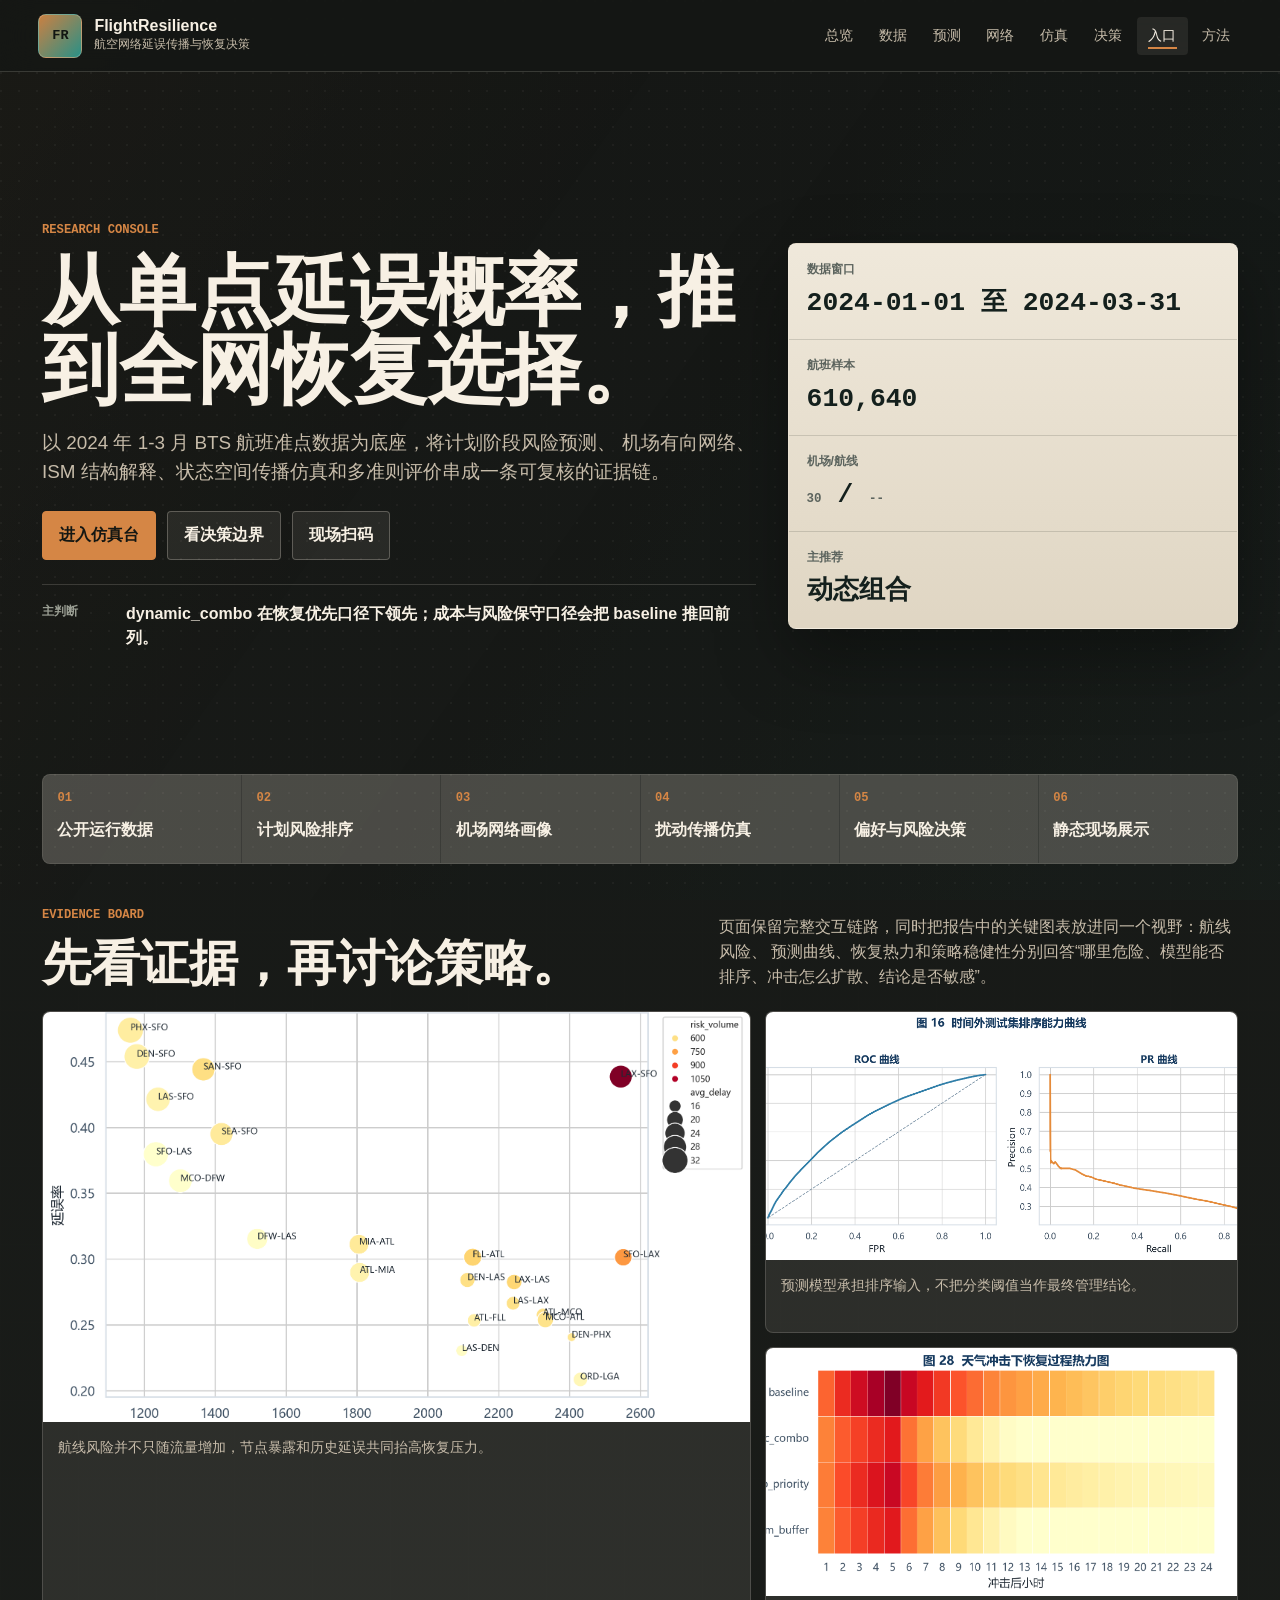
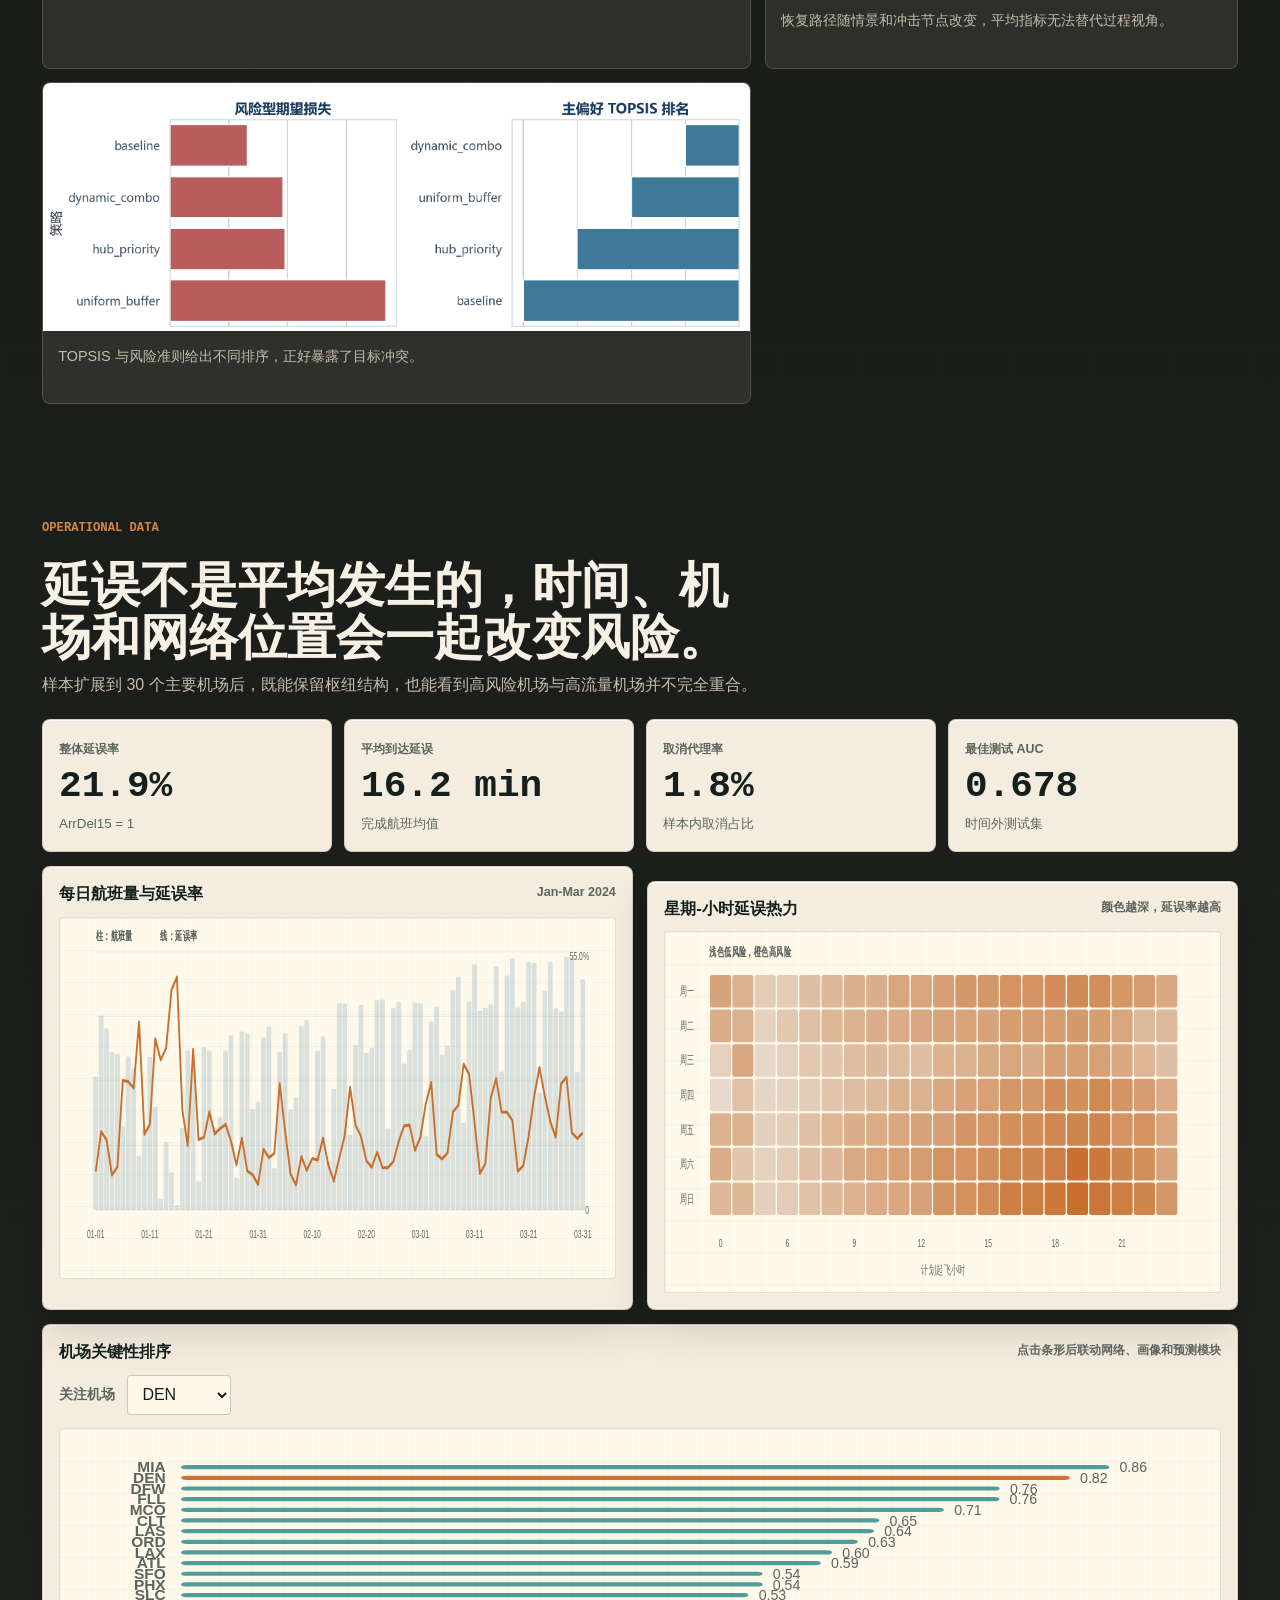
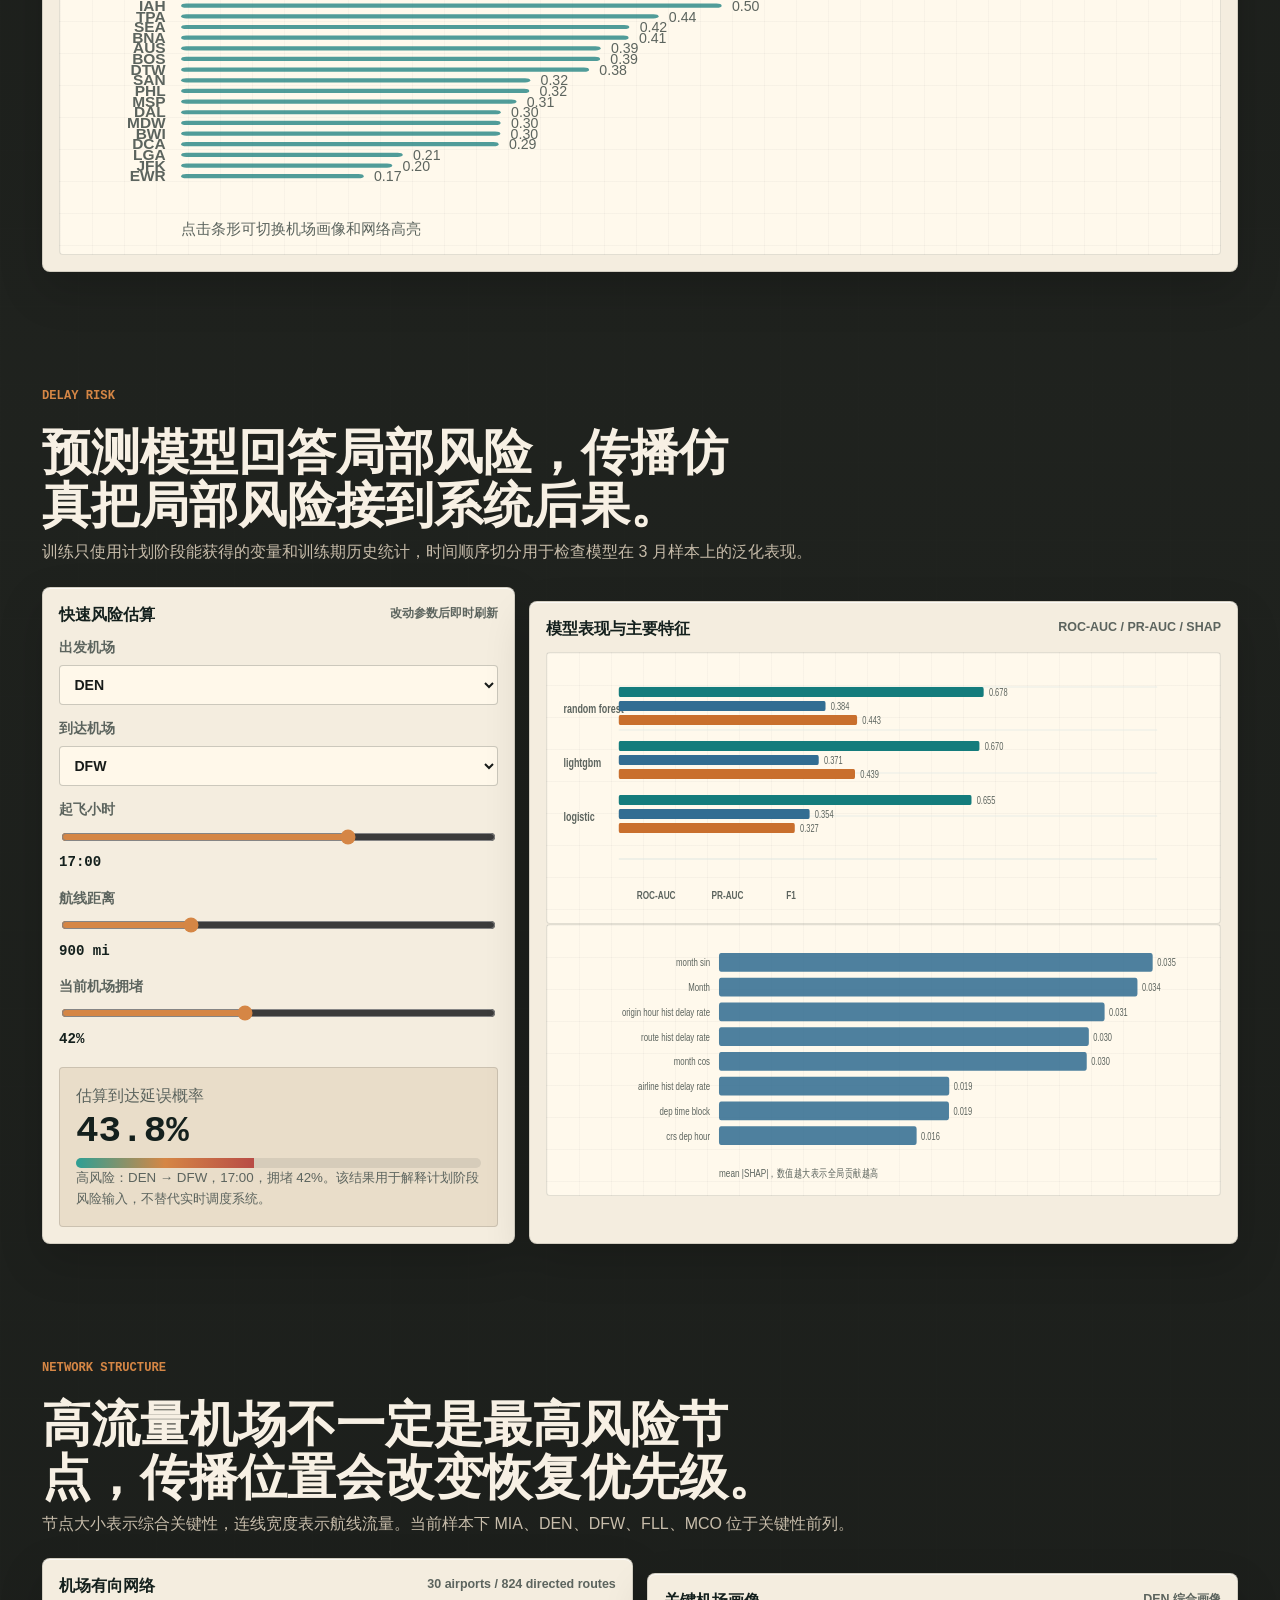
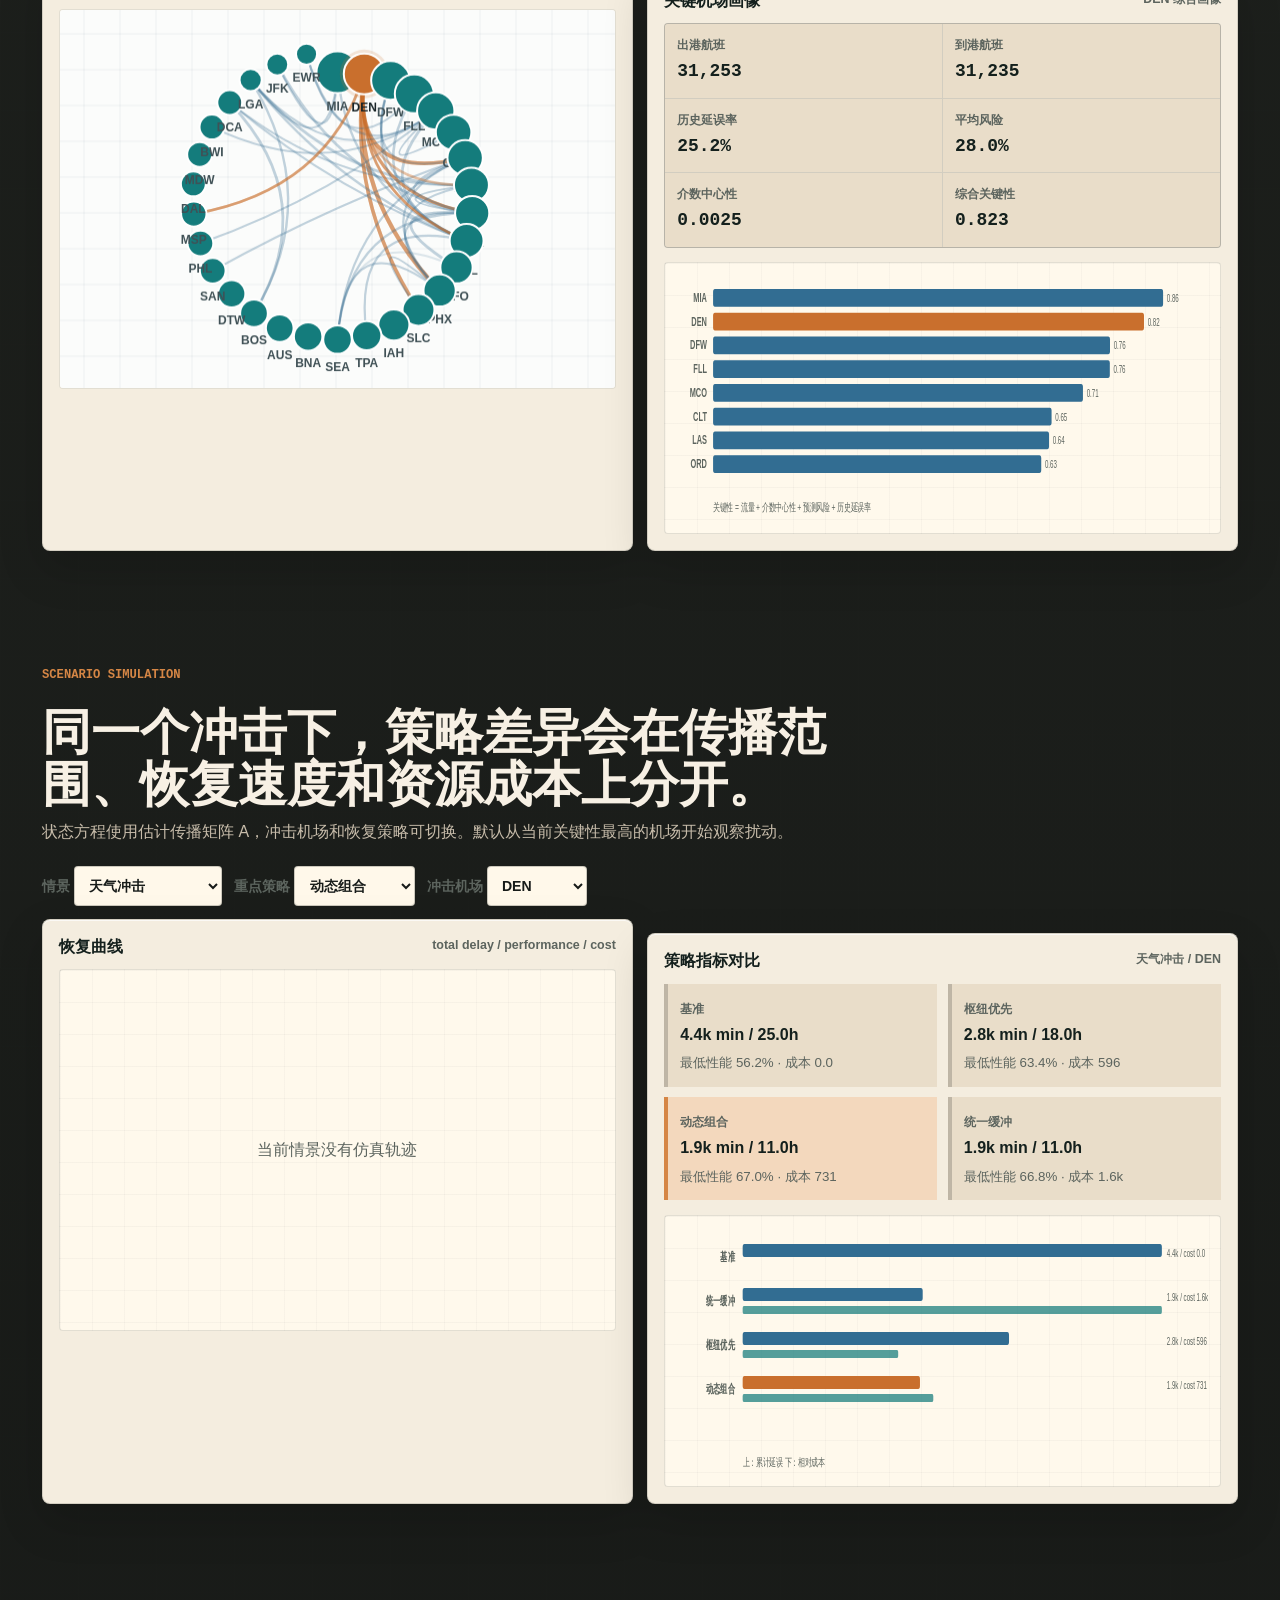
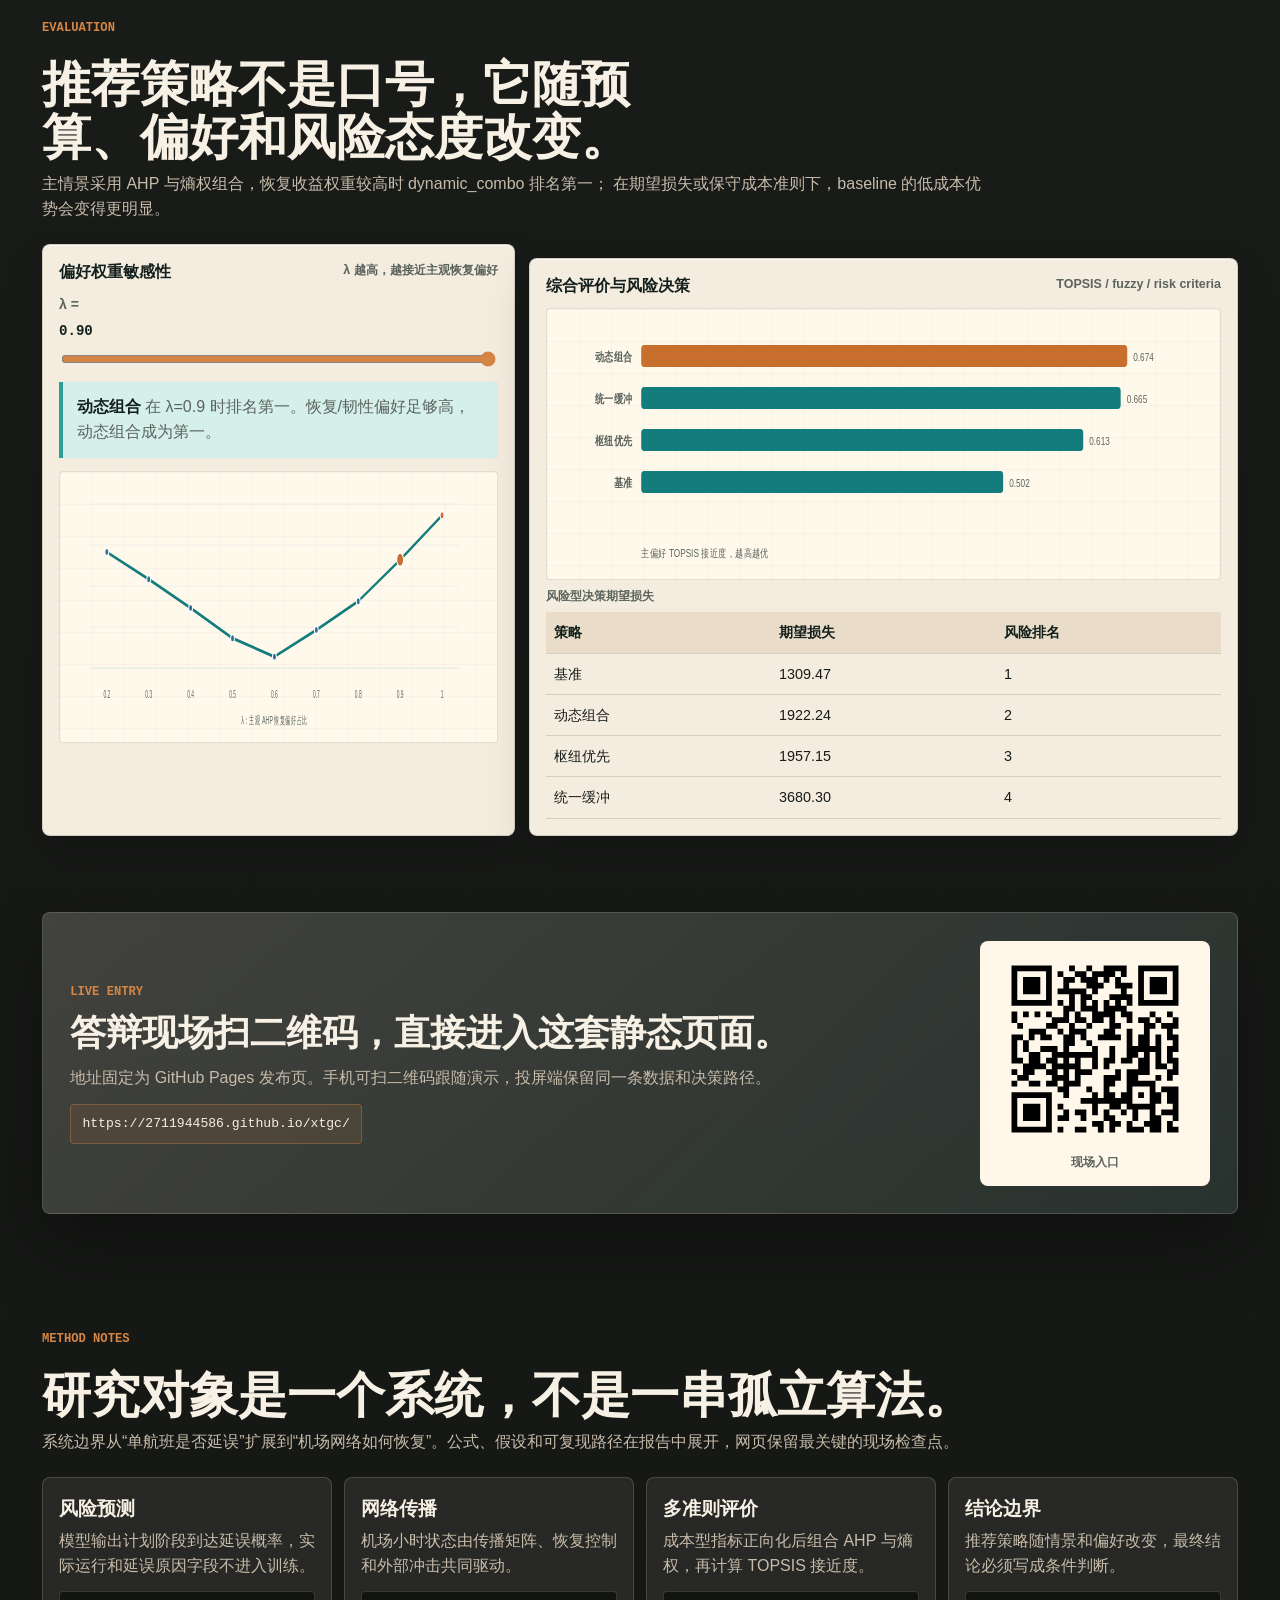
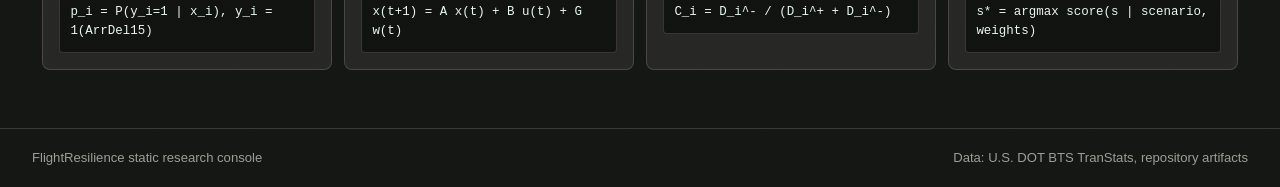
==== 提交包/04_FlightResilience_Static_Web/index.html @ 2aa52670 "Polish flight resilience demo and deliverables" ====
<!doctype html>
<html lang="zh-CN">
  <head>
    <meta charset="utf-8" />
    <meta name="viewport" content="width=device-width, initial-scale=1" />
    <title>FlightResilience | 航空网络延误传播与恢复决策</title>
    <meta
      name="description"
      content="面向航空网络延误传播、恢复仿真和多准则策略评价的静态交互展示"
    />
    <meta property="og:title" content="FlightResilience 航空网络恢复决策" />
    <meta property="og:description" content="BTS 2024 年一季度航班数据、30 个主要机场、824 条有向航线。" />
    <meta property="og:type" content="website" />
    <link rel="stylesheet" href="assets/css/styles.css" />
  </head>
  <body>
    <a class="skip-link" href="#main">跳到主要内容</a>

    <header class="topbar" aria-label="页面导航">
      <div class="brand">
        <span class="brand-mark" aria-hidden="true">FR</span>
        <div>
          <strong>FlightResilience</strong>
          <span>航空网络延误传播与恢复决策</span>
        </div>
      </div>
      <nav class="nav-links" aria-label="模块导航">
        <a href="#overview">总览</a>
        <a href="#dashboard">数据</a>
        <a href="#prediction">预测</a>
        <a href="#network">网络</a>
        <a href="#simulation">仿真</a>
        <a href="#decision">决策</a>
        <a href="#access">入口</a>
        <a href="#method">方法</a>
      </nav>
    </header>

    <main id="main">
      <section class="hero" id="overview">
        <div class="hero-copy">
          <p class="eyebrow">Research console</p>
          <h1>从单点延误概率，推到全网恢复选择。</h1>
          <p class="lede">
            以 2024 年 1-3 月 BTS 航班准点数据为底座，将计划阶段风险预测、
            机场有向网络、ISM 结构解释、状态空间传播仿真和多准则评价串成一条可复核的证据链。
          </p>
          <div class="hero-actions">
            <a class="button primary" href="#simulation">进入仿真台</a>
            <a class="button secondary" href="#decision">看决策边界</a>
            <a class="button secondary" href="#access">现场扫码</a>
          </div>
          <div class="hero-note" aria-label="研究判断">
            <span>主判断</span>
            <strong>dynamic_combo 在恢复优先口径下领先；成本与风险保守口径会把 baseline 推回前列。</strong>
          </div>
        </div>
        <aside class="control-strip" aria-label="项目关键事实">
          <div>
            <span>数据窗口</span>
            <strong id="date-range">加载中</strong>
          </div>
          <div>
            <span>航班样本</span>
            <strong id="flight-count">--</strong>
          </div>
          <div>
            <span>机场/航线</span>
            <strong><span id="airport-count">--</span> / <span id="edge-count">--</span></strong>
          </div>
          <div>
            <span>主推荐</span>
            <strong id="main-recommendation">--</strong>
          </div>
        </aside>
      </section>

      <section class="section tight" aria-label="分析流程">
        <div class="flow">
          <div><span>01</span>公开运行数据</div>
          <div><span>02</span>计划风险排序</div>
          <div><span>03</span>机场网络画像</div>
          <div><span>04</span>扰动传播仿真</div>
          <div><span>05</span>偏好与风险决策</div>
          <div><span>06</span>静态现场展示</div>
        </div>
      </section>

      <section class="section proof-section" aria-label="关键图表证据">
        <div class="section-heading split">
          <div>
            <p class="eyebrow">Evidence board</p>
            <h2>先看证据，再讨论策略。</h2>
          </div>
          <p>
            页面保留完整交互链路，同时把报告中的关键图表放进同一个视野：航线风险、
            预测曲线、恢复热力和策略稳健性分别回答“哪里危险、模型能否排序、冲击怎么扩散、结论是否敏感”。
          </p>
        </div>
        <div class="media-grid">
          <figure class="media-card wide">
            <img src="assets/media/fig_12_route_risk_bubble.png" alt="航线风险气泡图" />
            <figcaption>航线风险并不只随流量增加，节点暴露和历史延误共同抬高恢复压力。</figcaption>
          </figure>
          <figure class="media-card">
            <img src="assets/media/fig_16_roc_pr_curves.png" alt="ROC 和 PR 曲线" />
            <figcaption>预测模型承担排序输入，不把分类阈值当作最终管理结论。</figcaption>
          </figure>
          <figure class="media-card">
            <img src="assets/media/fig_28_recovery_heatmap.png" alt="恢复过程热力图" />
            <figcaption>恢复路径随情景和冲击节点改变，平均指标无法替代过程视角。</figcaption>
          </figure>
          <figure class="media-card">
            <img src="assets/media/fig_38_risk_vs_topsis.png" alt="风险决策与 TOPSIS 对比图" />
            <figcaption>TOPSIS 与风险准则给出不同排序，正好暴露了目标冲突。</figcaption>
          </figure>
        </div>
      </section>

      <section class="section" id="dashboard">
        <div class="section-heading">
          <p class="eyebrow">Operational data</p>
          <h2>延误不是平均发生的，时间、机场和网络位置会一起改变风险。</h2>
          <p>
            样本扩展到 30 个主要机场后，既能保留枢纽结构，也能看到高风险机场与高流量机场并不完全重合。
          </p>
        </div>

        <div class="metric-grid" aria-label="样本指标">
          <div class="metric">
            <span>整体延误率</span>
            <strong id="kpi-delay-rate">--</strong>
            <small>ArrDel15 = 1</small>
          </div>
          <div class="metric">
            <span>平均到达延误</span>
            <strong id="kpi-avg-delay">--</strong>
            <small>完成航班均值</small>
          </div>
          <div class="metric">
            <span>取消代理率</span>
            <strong id="kpi-cancel-rate">--</strong>
            <small>样本内取消占比</small>
          </div>
          <div class="metric">
            <span>最佳测试 AUC</span>
            <strong id="kpi-auc">--</strong>
            <small>时间外测试集</small>
          </div>
        </div>

        <div class="analysis-grid two">
          <article class="panel">
            <div class="panel-title">
              <h3>每日航班量与延误率</h3>
              <span>Jan-Mar 2024</span>
            </div>
            <div class="chart tall" id="daily-chart" role="img" aria-label="每日航班量与延误率折线图"></div>
          </article>
          <article class="panel">
            <div class="panel-title">
              <h3>星期-小时延误热力</h3>
              <span>颜色越深，延误率越高</span>
            </div>
            <div class="chart tall" id="heatmap-chart" role="img" aria-label="星期和小时延误率热力图"></div>
          </article>
        </div>

        <article class="panel">
          <div class="panel-title">
            <h3>机场关键性排序</h3>
            <span>点击条形后联动网络、画像和预测模块</span>
          </div>
          <div class="airport-toolbar">
            <label for="airport-select">关注机场</label>
            <select id="airport-select"></select>
          </div>
          <div class="chart medium" id="airport-bars" role="img" aria-label="机场延误率和风险排名"></div>
        </article>
      </section>

      <section class="section" id="prediction">
        <div class="section-heading">
          <p class="eyebrow">Delay risk</p>
          <h2>预测模型回答局部风险，传播仿真把局部风险接到系统后果。</h2>
          <p>
            训练只使用计划阶段能获得的变量和训练期历史统计，时间顺序切分用于检查模型在 3 月样本上的泛化表现。
          </p>
        </div>

        <div class="analysis-grid two compact-left">
          <article class="panel">
            <div class="panel-title">
              <h3>快速风险估算</h3>
              <span>改动参数后即时刷新</span>
            </div>
            <form class="risk-form" id="risk-form">
              <label>
                出发机场
                <select id="origin-input"></select>
              </label>
              <label>
                到达机场
                <select id="dest-input"></select>
              </label>
              <label>
                起飞小时
                <input id="hour-input" type="range" min="5" max="23" value="17" />
                <output id="hour-output">17:00</output>
              </label>
              <label>
                航线距离
                <input id="distance-input" type="range" min="200" max="2600" step="50" value="900" />
                <output id="distance-output">900 mi</output>
              </label>
              <label>
                当前机场拥堵
                <input id="congestion-input" type="range" min="0" max="100" value="42" />
                <output id="congestion-output">42%</output>
              </label>
            </form>
            <div class="risk-result">
              <span>估算到达延误概率</span>
              <strong id="risk-probability">--</strong>
              <div class="meter"><span id="risk-meter"></span></div>
              <small id="risk-interpretation">等待输入</small>
            </div>
          </article>

          <article class="panel">
            <div class="panel-title">
              <h3>模型表现与主要特征</h3>
              <span>ROC-AUC / PR-AUC / SHAP</span>
            </div>
            <div class="chart medium" id="model-bars" role="img" aria-label="模型测试指标对比"></div>
            <div class="chart medium" id="shap-bars" role="img" aria-label="SHAP 特征重要性"></div>
          </article>
        </div>
      </section>

      <section class="section" id="network">
        <div class="section-heading">
          <p class="eyebrow">Network structure</p>
          <h2>高流量机场不一定是最高风险节点，传播位置会改变恢复优先级。</h2>
          <p>
            节点大小表示综合关键性，连线宽度表示航线流量。当前样本下 MIA、DEN、DFW、FLL、MCO 位于关键性前列。
          </p>
        </div>

        <div class="analysis-grid two">
          <article class="panel">
            <div class="panel-title">
              <h3>机场有向网络</h3>
              <span id="network-count">30 airports / 824 directed routes</span>
            </div>
            <canvas class="network-canvas" id="network-canvas" width="920" height="560" aria-label="机场网络图"></canvas>
          </article>
          <article class="panel">
            <div class="panel-title">
              <h3>关键机场画像</h3>
              <span id="selected-airport-title">--</span>
            </div>
            <div class="airport-profile" id="airport-profile"></div>
            <div class="chart medium" id="criticality-bars" role="img" aria-label="机场关键性排名"></div>
          </article>
        </div>
      </section>

      <section class="section" id="simulation">
        <div class="section-heading">
          <p class="eyebrow">Scenario simulation</p>
          <h2>同一个冲击下，策略差异会在传播范围、恢复速度和资源成本上分开。</h2>
          <p>
            状态方程使用估计传播矩阵 A，冲击机场和恢复策略可切换。默认从当前关键性最高的机场开始观察扰动。
          </p>
        </div>

        <div class="sim-controls" aria-label="仿真控制">
          <label>
            情景
            <select id="scenario-select"></select>
          </label>
          <label>
            重点策略
            <select id="strategy-select"></select>
          </label>
          <label>
            冲击机场
            <select id="shock-airport-select"></select>
          </label>
        </div>

        <div class="analysis-grid two">
          <article class="panel">
            <div class="panel-title">
              <h3>恢复曲线</h3>
              <span>total delay / performance / cost</span>
            </div>
            <div class="chart tall" id="recovery-chart" role="img" aria-label="策略恢复曲线"></div>
          </article>
          <article class="panel">
            <div class="panel-title">
              <h3>策略指标对比</h3>
              <span id="scenario-caption">--</span>
            </div>
            <div class="strategy-summary" id="strategy-summary"></div>
            <div class="chart medium" id="scenario-bars" role="img" aria-label="策略指标对比柱状图"></div>
          </article>
        </div>
      </section>

      <section class="section" id="decision">
        <div class="section-heading">
          <p class="eyebrow">Evaluation</p>
          <h2>推荐策略不是口号，它随预算、偏好和风险态度改变。</h2>
          <p>
            主情景采用 AHP 与熵权组合，恢复收益权重较高时 dynamic_combo 排名第一；
            在期望损失或保守成本准则下，baseline 的低成本优势会变得更明显。
          </p>
        </div>

        <div class="analysis-grid two compact-left">
          <article class="panel">
            <div class="panel-title">
              <h3>偏好权重敏感性</h3>
              <span>λ 越高，越接近主观恢复偏好</span>
            </div>
            <label class="lambda-control">
              λ = <output id="lambda-output">0.90</output>
              <input id="lambda-input" type="range" min="0.2" max="0.9" step="0.1" value="0.9" />
            </label>
            <div class="decision-callout" id="lambda-callout"></div>
            <div class="chart medium" id="lambda-chart" role="img" aria-label="权重敏感性折线图"></div>
          </article>

          <article class="panel">
            <div class="panel-title">
              <h3>综合评价与风险决策</h3>
              <span>TOPSIS / fuzzy / risk criteria</span>
            </div>
            <div class="chart medium" id="topsis-chart" role="img" aria-label="TOPSIS 综合得分"></div>
            <div class="risk-table-wrap">
              <table class="data-table" id="risk-table">
                <caption>风险型决策期望损失</caption>
                <thead>
                  <tr><th>策略</th><th>期望损失</th><th>风险排名</th></tr>
                </thead>
                <tbody></tbody>
              </table>
            </div>
          </article>
        </div>
      </section>

      <section class="section access-section" id="access" aria-label="移动端扫码访问">
        <div class="access-panel">
          <div>
            <p class="eyebrow">Live entry</p>
            <h2>答辩现场扫二维码，直接进入这套静态页面。</h2>
            <p>
              地址固定为 GitHub Pages 发布页。手机可扫二维码跟随演示，投屏端保留同一条数据和决策路径。
            </p>
            <a class="deploy-link" href="https://2711944586.github.io/xtgc/" target="_blank" rel="noreferrer">
              https://2711944586.github.io/xtgc/
            </a>
          </div>
          <figure class="qr-card">
            <img src="assets/media/github-pages-qr.svg" alt="访问 FlightResilience GitHub Pages 静态站的二维码" />
            <figcaption>现场入口</figcaption>
          </figure>
        </div>
      </section>

      <section class="section" id="method">
        <div class="section-heading">
          <p class="eyebrow">Method notes</p>
          <h2>研究对象是一个系统，不是一串孤立算法。</h2>
          <p>
            系统边界从“单航班是否延误”扩展到“机场网络如何恢复”。公式、假设和可复现路径在报告中展开，网页保留最关键的现场检查点。
          </p>
        </div>

        <div class="method-grid">
          <article class="method-block">
            <h3>风险预测</h3>
            <p>模型输出计划阶段到达延误概率，实际运行和延误原因字段不进入训练。</p>
            <code>p_i = P(y_i=1 | x_i), y_i = 1(ArrDel15)</code>
          </article>
          <article class="method-block">
            <h3>网络传播</h3>
            <p>机场小时状态由传播矩阵、恢复控制和外部冲击共同驱动。</p>
            <code>x(t+1) = A x(t) + B u(t) + G w(t)</code>
          </article>
          <article class="method-block">
            <h3>多准则评价</h3>
            <p>成本型指标正向化后组合 AHP 与熵权，再计算 TOPSIS 接近度。</p>
            <code>C_i = D_i^- / (D_i^+ + D_i^-)</code>
          </article>
          <article class="method-block">
            <h3>结论边界</h3>
            <p>推荐策略随情景和偏好改变，最终结论必须写成条件判断。</p>
            <code>s* = argmax score(s | scenario, weights)</code>
          </article>
        </div>
      </section>
    </main>

    <footer class="footer">
      <span>FlightResilience static research console</span>
      <span>Data: U.S. DOT BTS TranStats, repository artifacts</span>
    </footer>

    <script src="assets/js/app.js" defer></script>
  </body>
</html>
---- 提交包/04_FlightResilience_Static_Web/assets/css/styles.css ----
:root {
  color-scheme: dark;
  --bg: #151715;
  --bg-raised: #20231f;
  --ink: #f7f0e4;
  --ink-soft: #c7bcaa;
  --muted: #9b9f94;
  --panel: #f4eddf;
  --panel-strong: #fff8ea;
  --panel-soft: #e9ddc9;
  --panel-ink: #171b19;
  --panel-muted: #5c645e;
  --line: rgba(247, 240, 228, 0.16);
  --panel-line: rgba(23, 27, 25, 0.15);
  --navy: #14201d;
  --teal: #2d9f94;
  --teal-soft: #d5efea;
  --copper: #d58645;
  --copper-soft: #f3d8bd;
  --red: #b84c46;
  --green: #6c985a;
  --blue: #4f7da0;
  --shadow: 0 28px 70px rgba(0, 0, 0, 0.34);
  --radius-sm: 4px;
  --radius: 8px;
  --radius-lg: 8px;
  --max: 1260px;
  --font: "Aptos", "Segoe UI", "PingFang SC", "Microsoft YaHei", Arial, sans-serif;
  --mono: "Cascadia Mono", "SFMono-Regular", Consolas, "Liberation Mono", monospace;
  --ease: cubic-bezier(0.2, 0.82, 0.18, 1);
}

* {
  box-sizing: border-box;
}

html {
  scroll-behavior: smooth;
}

body {
  margin: 0;
  min-width: 320px;
  background:
    linear-gradient(180deg, rgba(21, 23, 21, 0.96), rgba(32, 35, 31, 0.92) 44%, rgba(21, 23, 21, 0.98)),
    repeating-linear-gradient(90deg, rgba(247, 240, 228, 0.05) 0 1px, transparent 1px 78px),
    repeating-linear-gradient(0deg, rgba(247, 240, 228, 0.035) 0 1px, transparent 1px 78px),
    var(--bg);
  color: var(--ink);
  font-family: var(--font);
  line-height: 1.55;
  text-rendering: optimizeLegibility;
}

body::before {
  content: "";
  position: fixed;
  inset: 0;
  z-index: -1;
  pointer-events: none;
  background-image:
    radial-gradient(circle at 1px 1px, rgba(247, 240, 228, 0.12) 1px, transparent 0),
    linear-gradient(125deg, rgba(213, 134, 69, 0.08), transparent 42%, rgba(45, 159, 148, 0.08));
  background-size: 18px 18px, 100% 100%;
  opacity: 0.36;
}

a {
  color: inherit;
}

button,
input,
select {
  font: inherit;
}

:focus-visible {
  outline: 3px solid rgba(213, 134, 69, 0.55);
  outline-offset: 3px;
}

.skip-link {
  position: fixed;
  left: 1rem;
  top: 0.75rem;
  z-index: 100;
  transform: translateY(-140%);
  background: var(--copper);
  color: #111512;
  padding: 0.5rem 0.75rem;
  border-radius: var(--radius-sm);
  font-weight: 800;
}

.skip-link:focus {
  transform: translateY(0);
}

.topbar {
  position: sticky;
  top: 0;
  z-index: 50;
  display: flex;
  align-items: center;
  justify-content: space-between;
  gap: 1rem;
  min-height: 72px;
  padding: 0.7rem clamp(1rem, 3vw, 2.5rem);
  border-bottom: 1px solid var(--line);
  background: rgba(21, 23, 21, 0.84);
  backdrop-filter: blur(18px);
}

.brand {
  display: flex;
  align-items: center;
  gap: 0.75rem;
  min-width: 250px;
}

.brand-mark {
  display: inline-grid;
  place-items: center;
  width: 44px;
  height: 44px;
  border: 1px solid rgba(247, 240, 228, 0.24);
  border-radius: var(--radius);
  background:
    linear-gradient(135deg, rgba(213, 134, 69, 0.95), rgba(45, 159, 148, 0.9));
  color: #111512;
  font-family: var(--mono);
  font-size: 0.85rem;
  font-weight: 900;
}

.brand strong {
  display: block;
  font-size: 1rem;
  line-height: 1.15;
}

.brand span:last-child {
  display: block;
  color: var(--ink-soft);
  font-size: 0.78rem;
  white-space: nowrap;
}

.nav-links {
  display: flex;
  align-items: center;
  justify-content: flex-end;
  flex-wrap: wrap;
  gap: 0.18rem;
}

.nav-links a {
  position: relative;
  min-height: 38px;
  padding: 0.5rem 0.72rem;
  border-radius: var(--radius-sm);
  color: var(--ink-soft);
  font-size: 0.88rem;
  text-decoration: none;
  transition: color 180ms var(--ease), background 180ms var(--ease), transform 180ms var(--ease);
}

.nav-links a::after {
  content: "";
  position: absolute;
  left: 0.7rem;
  right: 0.7rem;
  bottom: 0.32rem;
  height: 2px;
  transform: scaleX(0);
  transform-origin: left;
  background: var(--copper);
  transition: transform 220ms var(--ease);
}

.nav-links a:hover,
.nav-links a.active {
  background: rgba(247, 240, 228, 0.08);
  color: var(--ink);
}

.nav-links a:hover::after,
.nav-links a.active::after {
  transform: scaleX(1);
}

main {
  position: relative;
}

.hero {
  display: grid;
  grid-template-columns: minmax(0, 1fr) minmax(300px, 450px);
  gap: clamp(1rem, 3vw, 2rem);
  align-items: stretch;
  max-width: var(--max);
  min-height: calc(86svh - 72px);
  margin: 0 auto;
  padding: clamp(2.6rem, 5vw, 5rem) clamp(1rem, 3vw, 2rem) clamp(1.4rem, 3vw, 2.4rem);
}

.hero-copy {
  align-self: center;
  max-width: 840px;
}

.eyebrow {
  margin: 0 0 0.72rem;
  color: var(--copper);
  font-family: var(--mono);
  font-size: 0.76rem;
  font-weight: 850;
  letter-spacing: 0;
  text-transform: uppercase;
}

h1,
h2,
h3,
p {
  overflow-wrap: anywhere;
}

h1 {
  max-width: 880px;
  margin: 0;
  font-size: clamp(2.55rem, 6vw, 5.15rem);
  line-height: 1.02;
  letter-spacing: 0;
  text-wrap: balance;
}

.lede {
  max-width: 760px;
  margin: 1.2rem 0 0;
  color: var(--ink-soft);
  font-size: clamp(1rem, 2.1vw, 1.18rem);
}

.hero-actions {
  display: flex;
  flex-wrap: wrap;
  gap: 0.7rem;
  margin-top: 1.55rem;
}

.button {
  display: inline-flex;
  align-items: center;
  justify-content: center;
  min-height: 44px;
  padding: 0.68rem 1rem;
  border: 1px solid rgba(247, 240, 228, 0.26);
  border-radius: var(--radius-sm);
  font-weight: 800;
  text-decoration: none;
  transition: transform 180ms var(--ease), background 180ms var(--ease), border-color 180ms var(--ease);
}

.button:hover {
  transform: translateY(-2px);
}

.button:active {
  transform: translateY(0) scale(0.98);
}

.button.primary {
  background: var(--copper);
  border-color: var(--copper);
  color: #141713;
}

.button.secondary {
  background: rgba(247, 240, 228, 0.08);
  color: var(--ink);
}

.hero-note {
  display: grid;
  grid-template-columns: 72px minmax(0, 1fr);
  gap: 0.75rem;
  max-width: 780px;
  margin-top: 1.5rem;
  padding-top: 1.1rem;
  border-top: 1px solid var(--line);
}

.hero-note span {
  color: var(--muted);
  font-size: 0.78rem;
  font-weight: 800;
}

.hero-note strong {
  color: var(--ink);
  font-size: 1rem;
  line-height: 1.5;
}

.control-strip {
  align-self: center;
  display: grid;
  overflow: hidden;
  border: 1px solid rgba(247, 240, 228, 0.2);
  border-radius: var(--radius-lg);
  background:
    linear-gradient(180deg, rgba(244, 237, 223, 0.98), rgba(228, 218, 199, 0.98));
  color: var(--panel-ink);
  box-shadow: var(--shadow);
}

.control-strip div {
  display: grid;
  gap: 0.24rem;
  min-height: 96px;
  padding: 1rem 1.1rem;
  border-bottom: 1px solid var(--panel-line);
}

.control-strip div:last-child {
  border-bottom: 0;
}

.control-strip span,
.metric span,
.panel-title span,
.strategy-card span {
  color: var(--panel-muted);
  font-size: 0.78rem;
  font-weight: 760;
}

.control-strip strong {
  color: var(--navy);
  font-family: var(--mono);
  font-size: clamp(1.18rem, 3vw, 1.65rem);
  line-height: 1.15;
  font-variant-numeric: tabular-nums;
}

.section {
  max-width: var(--max);
  margin: 0 auto;
  padding: clamp(2.2rem, 4.5vw, 4.7rem) clamp(1rem, 3vw, 2rem);
}

.section.tight {
  padding-top: 0;
  padding-bottom: 1.25rem;
}

.section-heading {
  display: grid;
  gap: 0.55rem;
  max-width: 940px;
  margin-bottom: 1.35rem;
}

.section-heading.split {
  grid-template-columns: minmax(0, 0.9fr) minmax(280px, 0.7fr);
  align-items: end;
  max-width: none;
}

.section-heading h2 {
  margin: 0;
  color: var(--ink);
  font-size: clamp(1.65rem, 4vw, 3.05rem);
  line-height: 1.08;
  letter-spacing: 0;
  text-wrap: balance;
}

.section-heading p:not(.eyebrow) {
  margin: 0;
  color: var(--ink-soft);
  font-size: 1rem;
}

.flow {
  display: grid;
  grid-template-columns: repeat(6, minmax(0, 1fr));
  gap: 1px;
  overflow: hidden;
  border: 1px solid var(--line);
  border-radius: var(--radius);
  background: var(--line);
}

.flow div {
  display: grid;
  gap: 0.25rem;
  min-height: 88px;
  padding: 0.9rem;
  background: rgba(247, 240, 228, 0.08);
  color: var(--ink);
  font-weight: 850;
  transition: background 200ms var(--ease), transform 200ms var(--ease);
}

.flow div:hover {
  background: rgba(247, 240, 228, 0.14);
  transform: translateY(-2px);
}

.flow span {
  color: var(--copper);
  font-family: var(--mono);
  font-size: 0.76rem;
}

.proof-section {
  padding-top: 1.4rem;
}

.media-grid {
  display: grid;
  grid-template-columns: 1.2fr 0.8fr;
  gap: 0.85rem;
}

.media-card {
  min-width: 0;
  margin: 0;
  border: 1px solid var(--line);
  border-radius: var(--radius);
  background: rgba(247, 240, 228, 0.09);
  overflow: hidden;
}

.media-card.wide {
  grid-row: span 2;
}

.media-card img {
  display: block;
  width: 100%;
  height: 248px;
  object-fit: cover;
  background: var(--panel);
}

.media-card.wide img {
  height: 410px;
}

.media-card figcaption {
  min-height: 72px;
  margin: 0;
  padding: 0.85rem 0.95rem;
  color: var(--ink-soft);
  font-size: 0.9rem;
}

.access-section {
  padding-top: 1.2rem;
}

.access-panel {
  display: grid;
  grid-template-columns: minmax(0, 1fr) 230px;
  gap: clamp(1rem, 3vw, 2rem);
  align-items: center;
  padding: clamp(1.1rem, 2.8vw, 1.7rem);
  border: 1px solid var(--line);
  border-radius: var(--radius);
  background:
    linear-gradient(135deg, rgba(247, 240, 228, 0.12), rgba(45, 159, 148, 0.08)),
    rgba(247, 240, 228, 0.08);
  box-shadow: var(--shadow);
}

.access-panel h2 {
  max-width: 760px;
  margin: 0;
  color: var(--ink);
  font-size: clamp(1.45rem, 3vw, 2.25rem);
  line-height: 1.12;
  letter-spacing: 0;
}

.access-panel p:not(.eyebrow) {
  max-width: 780px;
  margin: 0.75rem 0 0;
  color: var(--ink-soft);
}

.deploy-link {
  display: inline-flex;
  max-width: 100%;
  margin-top: 0.85rem;
  padding: 0.55rem 0.7rem;
  border: 1px solid rgba(213, 134, 69, 0.36);
  border-radius: var(--radius-sm);
  background: rgba(213, 134, 69, 0.12);
  color: var(--ink);
  font-family: var(--mono);
  font-size: 0.82rem;
  text-decoration: none;
  overflow-wrap: anywhere;
}

.qr-card {
  margin: 0;
  padding: 0.8rem;
  border: 1px solid rgba(247, 240, 228, 0.22);
  border-radius: var(--radius);
  background: var(--panel-strong);
  text-align: center;
}

.qr-card img {
  display: block;
  width: min(100%, 190px);
  aspect-ratio: 1;
  margin: 0 auto;
}

.qr-card figcaption {
  margin-top: 0.55rem;
  color: var(--panel-muted);
  font-size: 0.78rem;
  font-weight: 800;
}

.metric-grid {
  display: grid;
  grid-template-columns: repeat(4, minmax(0, 1fr));
  gap: 0.75rem;
  margin-bottom: 0.9rem;
}

.metric {
  min-height: 132px;
  padding: 1rem;
  border: 1px solid var(--panel-line);
  border-radius: var(--radius);
  background: var(--panel);
  color: var(--panel-ink);
  box-shadow: 0 1px 0 rgba(255, 255, 255, 0.76) inset;
  transition: transform 220ms var(--ease), background 220ms var(--ease);
}

.metric:hover {
  transform: translateY(-3px);
  background: var(--panel-strong);
}

.metric strong {
  display: block;
  margin-top: 0.42rem;
  color: var(--navy);
  font-family: var(--mono);
  font-size: clamp(1.65rem, 4vw, 2.36rem);
  line-height: 1;
  font-variant-numeric: tabular-nums;
}

.metric small {
  display: block;
  margin-top: 0.55rem;
  color: var(--panel-muted);
}

.analysis-grid {
  display: grid;
  gap: 0.9rem;
}

.analysis-grid.two {
  grid-template-columns: repeat(2, minmax(0, 1fr));
}

.analysis-grid.compact-left {
  grid-template-columns: minmax(300px, 0.8fr) minmax(0, 1.2fr);
}

.panel {
  min-width: 0;
  padding: 1rem;
  border: 1px solid var(--panel-line);
  border-radius: var(--radius);
  background: var(--panel);
  color: var(--panel-ink);
  box-shadow:
    0 1px 0 rgba(255, 255, 255, 0.7) inset,
    0 18px 45px rgba(0, 0, 0, 0.16);
}

.panel + .panel,
.analysis-grid + .panel,
.panel + .analysis-grid {
  margin-top: 0.9rem;
}

.panel-title {
  display: flex;
  align-items: flex-start;
  justify-content: space-between;
  gap: 0.8rem;
  margin-bottom: 0.8rem;
}

.panel-title h3 {
  margin: 0;
  color: var(--navy);
  font-size: 1.03rem;
  line-height: 1.25;
  letter-spacing: 0;
}

.chart {
  position: relative;
  width: 100%;
  border: 1px solid rgba(23, 27, 25, 0.12);
  border-radius: var(--radius-sm);
  background:
    linear-gradient(rgba(23, 27, 25, 0.032) 1px, transparent 1px),
    linear-gradient(90deg, rgba(23, 27, 25, 0.028) 1px, transparent 1px),
    #fff9ec;
  background-size: 32px 32px;
  overflow: hidden;
}

.chart.tall {
  min-height: 360px;
}

.chart.medium {
  min-height: 270px;
}

.chart svg {
  display: block;
  width: 100%;
  height: 100%;
  min-height: inherit;
}

.chart .axis-label,
.chart text {
  fill: var(--panel-muted);
  font-family: var(--font);
}

.chart .empty {
  display: grid;
  place-items: center;
  min-height: inherit;
  color: var(--panel-muted);
}

.airport-toolbar,
.sim-controls {
  display: flex;
  flex-wrap: wrap;
  align-items: center;
  gap: 0.75rem;
  margin-bottom: 0.8rem;
}

label {
  color: var(--panel-muted);
  font-size: 0.88rem;
  font-weight: 760;
}

select,
input[type="range"] {
  accent-color: var(--copper);
}

select {
  min-height: 40px;
  max-width: 100%;
  padding: 0.45rem 2rem 0.45rem 0.65rem;
  border: 1px solid rgba(23, 27, 25, 0.22);
  border-radius: var(--radius-sm);
  background: var(--panel-strong);
  color: var(--panel-ink);
}

.risk-form {
  display: grid;
  gap: 0.85rem;
}

.risk-form label,
.lambda-control {
  display: grid;
  gap: 0.35rem;
}

.risk-form output,
.lambda-control output {
  color: var(--navy);
  font-family: var(--mono);
  font-weight: 850;
}

.risk-result {
  margin-top: 1rem;
  padding: 1rem;
  border: 1px solid rgba(23, 27, 25, 0.14);
  border-radius: var(--radius-sm);
  background: var(--panel-soft);
}

.risk-result span,
.risk-result small {
  display: block;
  color: var(--panel-muted);
}

.risk-result strong {
  display: block;
  margin: 0.25rem 0 0.5rem;
  color: var(--navy);
  font-family: var(--mono);
  font-size: 2.35rem;
  line-height: 1;
  font-variant-numeric: tabular-nums;
}

.meter {
  width: 100%;
  height: 10px;
  overflow: hidden;
  border-radius: 999px;
  background: #d6ccba;
}

.meter span {
  display: block;
  width: 0;
  height: 100%;
  background: linear-gradient(90deg, var(--teal), var(--copper), var(--red));
  transition: width 260ms var(--ease);
}

.network-canvas {
  display: block;
  width: 100%;
  height: auto;
  min-height: 360px;
  border: 1px solid rgba(23, 27, 25, 0.12);
  border-radius: var(--radius-sm);
  background: #fff9ec;
}

.airport-profile {
  display: grid;
  grid-template-columns: repeat(2, minmax(0, 1fr));
  gap: 1px;
  margin-bottom: 0.9rem;
  overflow: hidden;
  border: 1px solid var(--panel-line);
  border-radius: var(--radius-sm);
  background: var(--panel-line);
}

.profile-stat {
  padding: 0.75rem;
  background: var(--panel-soft);
}

.profile-stat span {
  display: block;
  color: var(--panel-muted);
  font-size: 0.75rem;
  font-weight: 760;
}

.profile-stat strong {
  display: block;
  margin-top: 0.2rem;
  color: var(--navy);
  font-family: var(--mono);
  font-size: 1.12rem;
}

.strategy-summary {
  display: grid;
  grid-template-columns: repeat(2, minmax(0, 1fr));
  gap: 0.65rem;
  margin-bottom: 0.9rem;
}

.strategy-card {
  padding: 0.75rem;
  border-left: 4px solid rgba(23, 27, 25, 0.2);
  background: var(--panel-soft);
}

.strategy-card.active {
  border-left-color: var(--copper);
  background: var(--copper-soft);
}

.strategy-card strong {
  display: block;
  margin: 0.15rem 0;
  color: var(--navy);
  font-size: 1rem;
}

.strategy-card small {
  color: var(--panel-muted);
}

.decision-callout {
  margin: 0.8rem 0;
  padding: 0.85rem;
  border-left: 4px solid var(--teal);
  background: var(--teal-soft);
  color: var(--panel-muted);
}

.decision-callout strong {
  color: var(--navy);
}

.data-table {
  width: 100%;
  border-collapse: collapse;
  font-size: 0.9rem;
}

.data-table caption {
  padding: 0.4rem 0;
  color: var(--panel-muted);
  text-align: left;
  font-size: 0.78rem;
  font-weight: 850;
}

.data-table th,
.data-table td {
  padding: 0.56rem 0.5rem;
  border-bottom: 1px solid var(--panel-line);
  text-align: left;
  vertical-align: top;
}

.data-table th {
  color: var(--navy);
  background: var(--panel-soft);
}

.risk-table-wrap {
  overflow-x: auto;
}

.method-grid {
  display: grid;
  grid-template-columns: repeat(4, minmax(0, 1fr));
  gap: 0.75rem;
}

.method-block {
  padding: 1rem;
  border: 1px solid var(--line);
  border-radius: var(--radius);
  background: rgba(247, 240, 228, 0.08);
}

.method-block h3 {
  margin: 0 0 0.4rem;
  color: var(--ink);
}

.method-block p {
  margin: 0 0 0.8rem;
  color: var(--ink-soft);
}

code {
  display: block;
  max-width: 100%;
  padding: 0.65rem;
  border: 1px solid rgba(247, 240, 228, 0.16);
  border-radius: var(--radius-sm);
  background: rgba(8, 11, 10, 0.68);
  color: #eaf7f0;
  font-family: var(--mono);
  font-size: 0.78rem;
  white-space: normal;
}

.footer {
  display: flex;
  justify-content: space-between;
  gap: 1rem;
  padding: 1.2rem clamp(1rem, 3vw, 2rem);
  border-top: 1px solid var(--line);
  color: var(--muted);
  font-size: 0.82rem;
}

.tooltip {
  position: fixed;
  z-index: 80;
  max-width: 260px;
  padding: 0.52rem 0.68rem;
  border: 1px solid rgba(23, 27, 25, 0.16);
  border-radius: var(--radius-sm);
  background: var(--panel-strong);
  color: var(--panel-muted);
  box-shadow: var(--shadow);
  font-size: 0.8rem;
  pointer-events: none;
}

.motion-ready [data-reveal] {
  opacity: 0;
  transform: translateY(22px);
}

.motion-ready [data-reveal].is-visible {
  opacity: 1;
  transform: translateY(0);
  transition: opacity 520ms var(--ease), transform 520ms var(--ease);
  transition-delay: var(--reveal-delay, 0ms);
}

.motion-ready .hero-copy,
.motion-ready .control-strip {
  animation: hero-in 680ms var(--ease) both;
}

.motion-ready .control-strip {
  animation-delay: 120ms;
}

@keyframes hero-in {
  from {
    opacity: 0;
    transform: translateY(18px);
  }
  to {
    opacity: 1;
    transform: translateY(0);
  }
}

@media (max-width: 1040px) {
  .topbar {
    align-items: flex-start;
    flex-direction: column;
  }

  .hero,
  .analysis-grid.two,
  .analysis-grid.compact-left,
  .access-panel,
  .method-grid,
  .section-heading.split,
  .media-grid {
    grid-template-columns: 1fr;
  }

  .hero {
    min-height: auto;
  }

  .metric-grid {
    grid-template-columns: repeat(2, minmax(0, 1fr));
  }

  .flow {
    grid-template-columns: repeat(3, minmax(0, 1fr));
  }

  .media-card.wide {
    grid-row: auto;
  }

  .media-card img,
  .media-card.wide img {
    height: auto;
    max-height: 420px;
    object-fit: contain;
  }
}

@media (max-width: 640px) {
  .topbar {
    position: static;
  }

  .brand {
    min-width: 0;
  }

  .brand span:last-child {
    white-space: normal;
  }

  .nav-links {
    justify-content: flex-start;
  }

  h1 {
    font-size: clamp(2.1rem, 12.5vw, 3.15rem);
  }

  .hero-note {
    grid-template-columns: 1fr;
  }

  .metric-grid,
  .flow,
  .strategy-summary {
    grid-template-columns: 1fr;
  }

  .control-strip,
  .airport-profile {
    grid-template-columns: repeat(2, minmax(0, 1fr));
  }

  .qr-card {
    justify-self: stretch;
  }

  .control-strip div {
    min-height: 74px;
    padding: 0.75rem;
    border-bottom: 1px solid var(--panel-line);
  }

  .control-strip div:nth-child(odd) {
    border-right: 1px solid var(--panel-line);
  }

  .control-strip strong {
    font-size: 1.02rem;
  }

  .section {
    padding-left: 0.75rem;
    padding-right: 0.75rem;
  }

  .panel {
    padding: 0.75rem;
  }

  .panel-title {
    align-items: flex-start;
    flex-direction: column;
  }

  .chart.tall {
    min-height: 320px;
  }

  .chart.medium {
    min-height: 250px;
  }

  .footer {
    flex-direction: column;
  }
}

@media (prefers-reduced-motion: reduce) {
  *,
  *::before,
  *::after {
    scroll-behavior: auto !important;
    transition-duration: 0.001ms !important;
    animation-duration: 0.001ms !important;
  }

  .motion-ready [data-reveal] {
    opacity: 1;
    transform: none;
  }
}
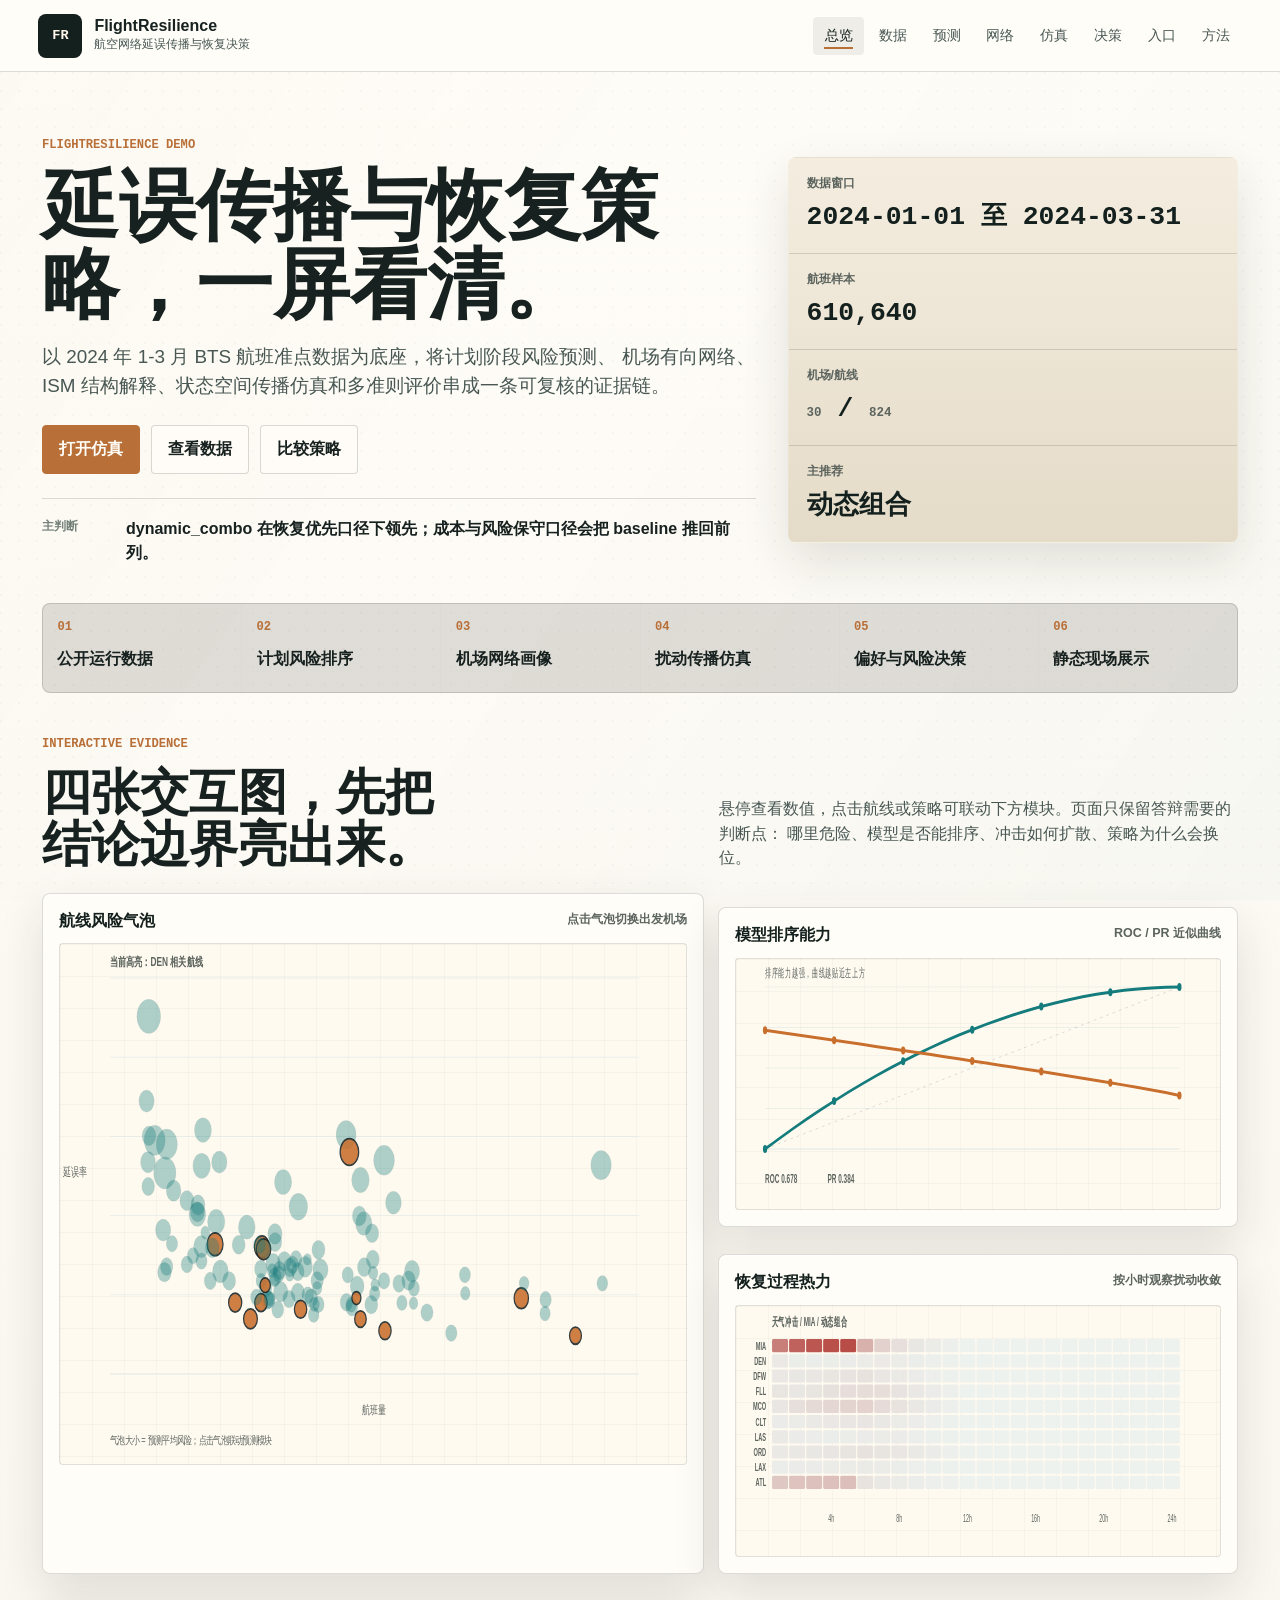
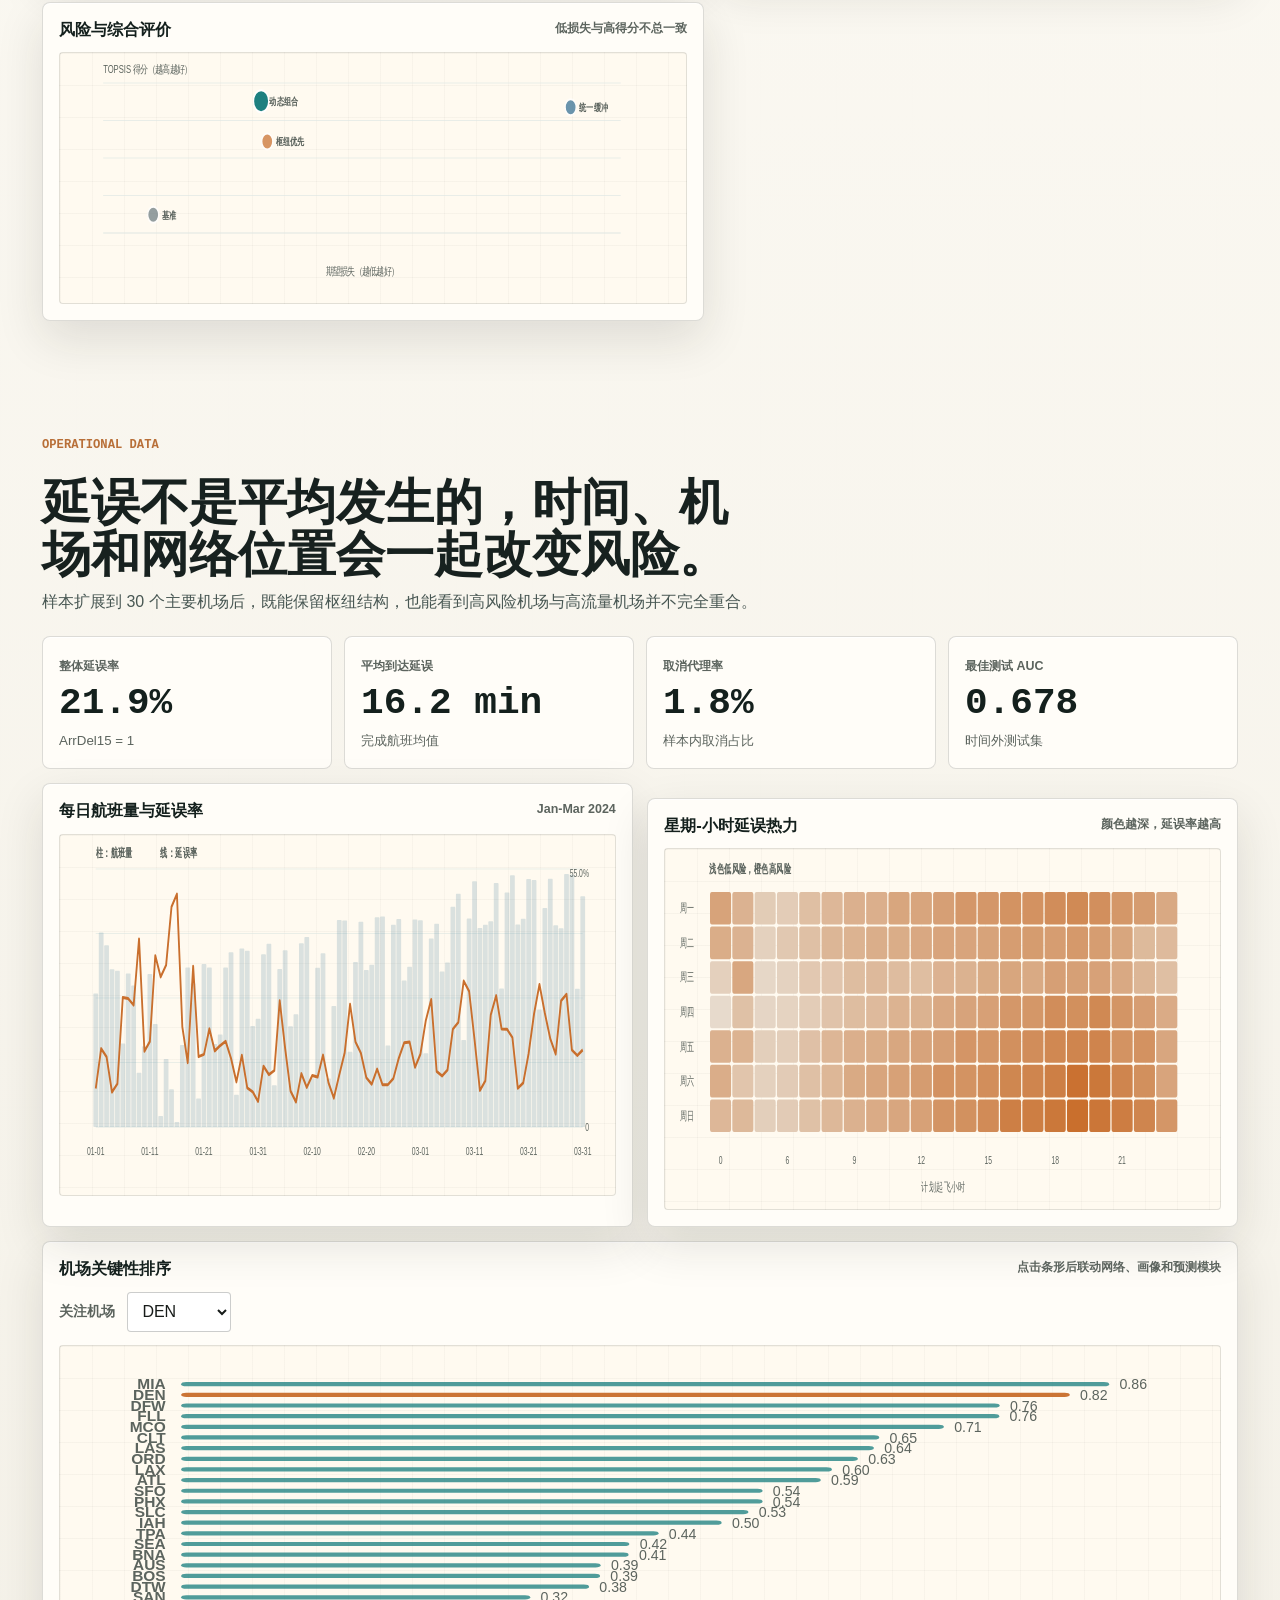
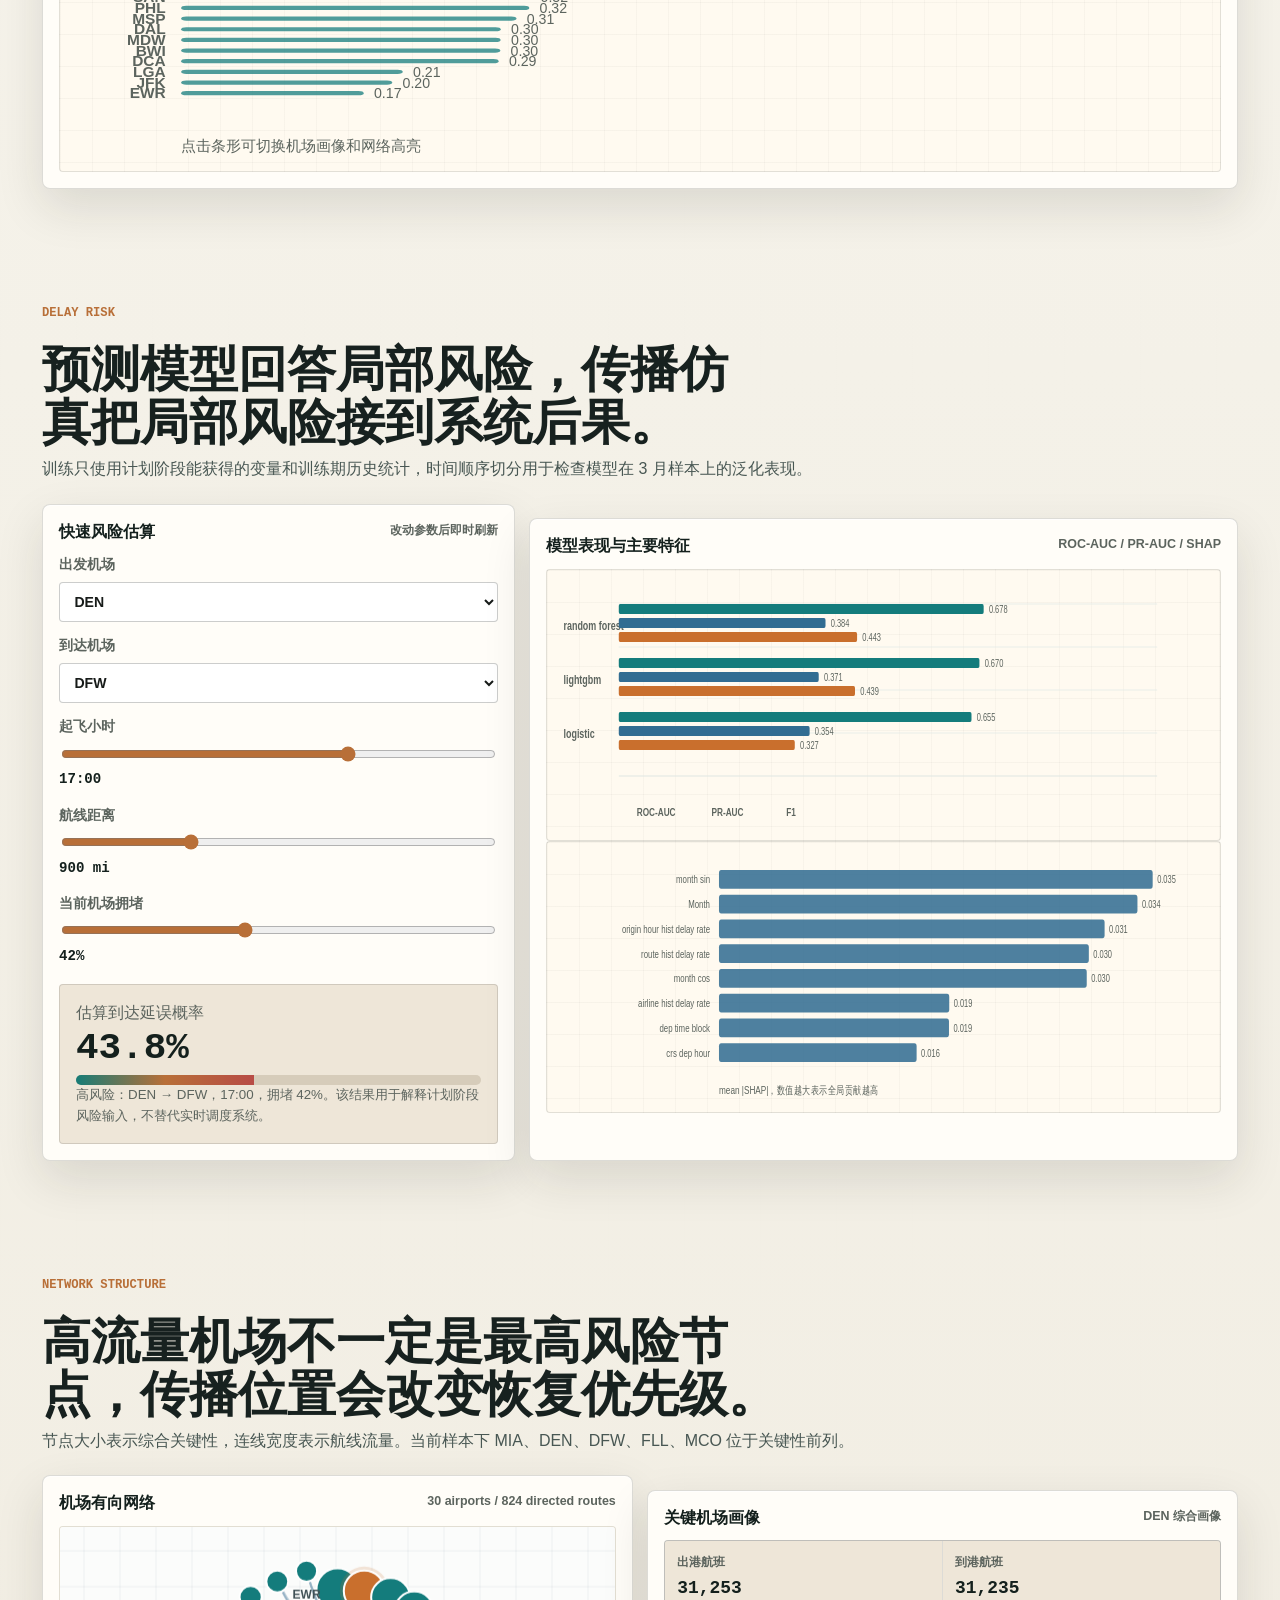
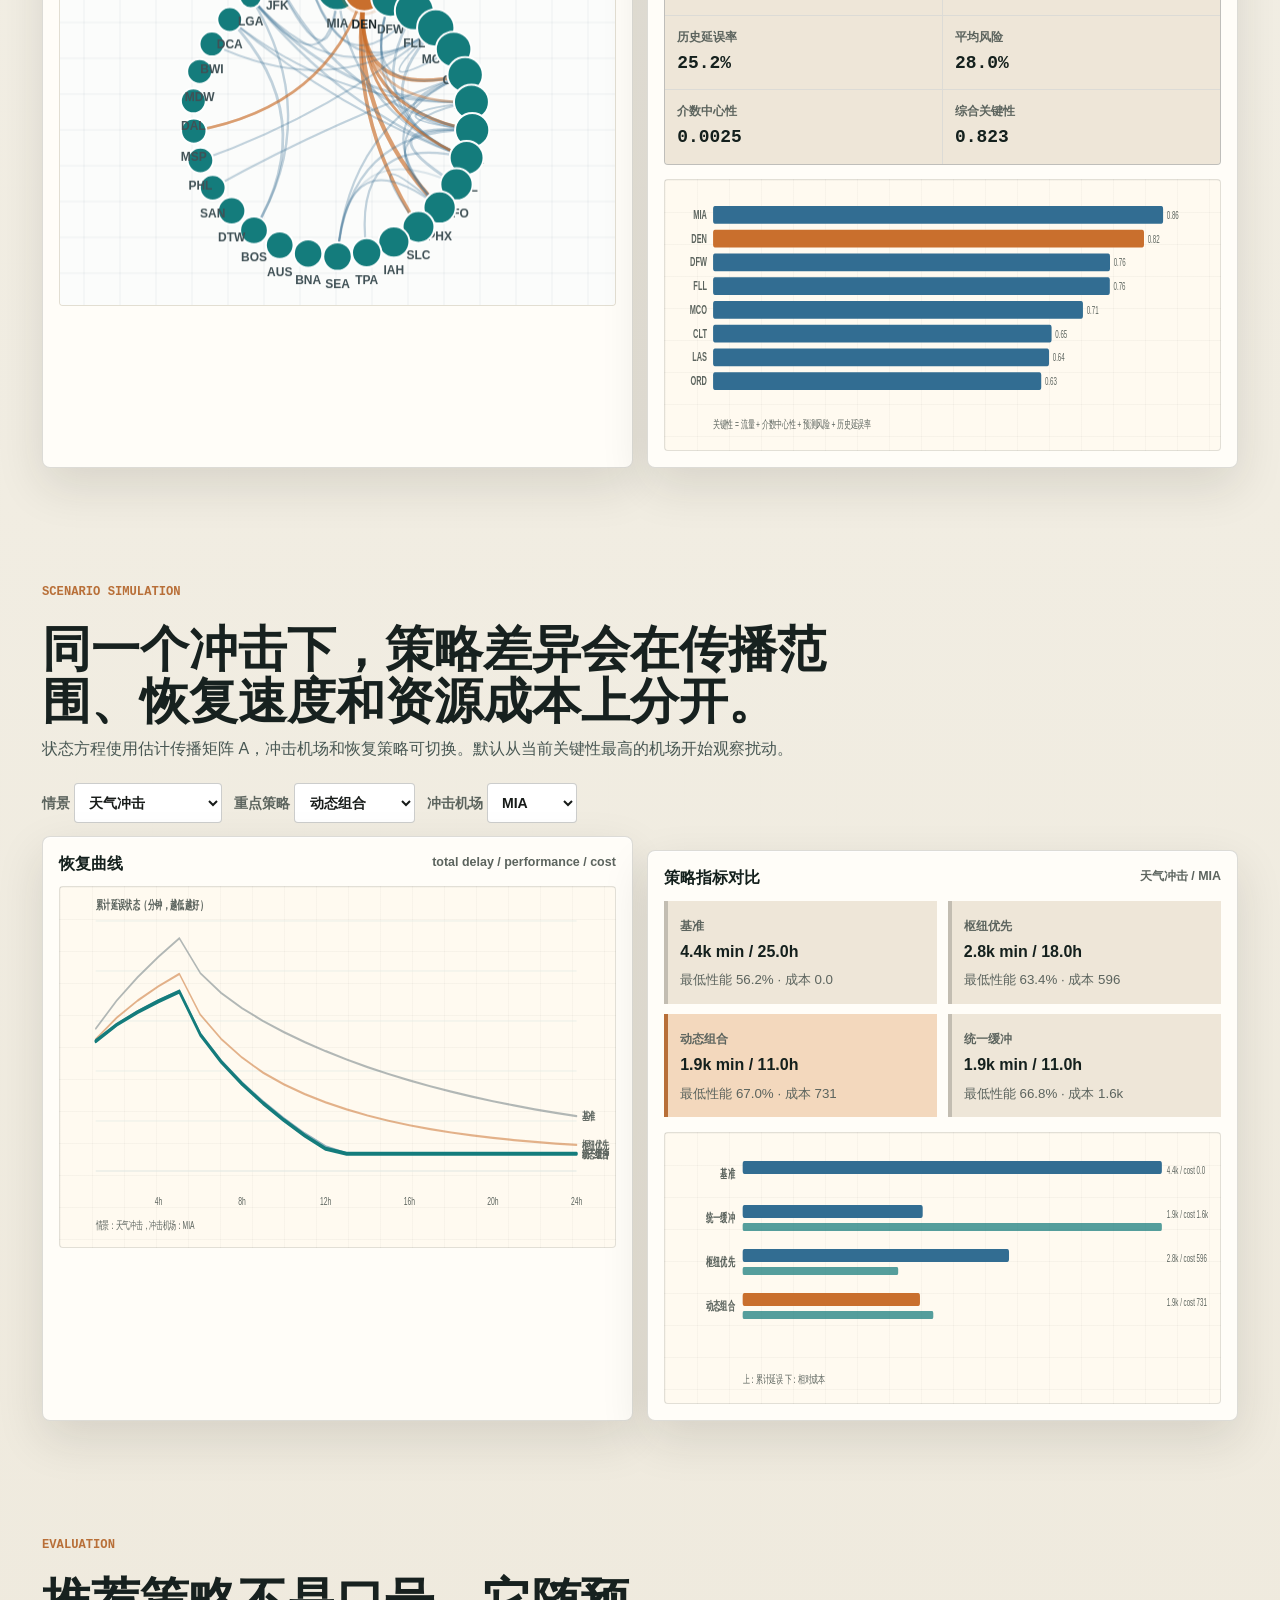
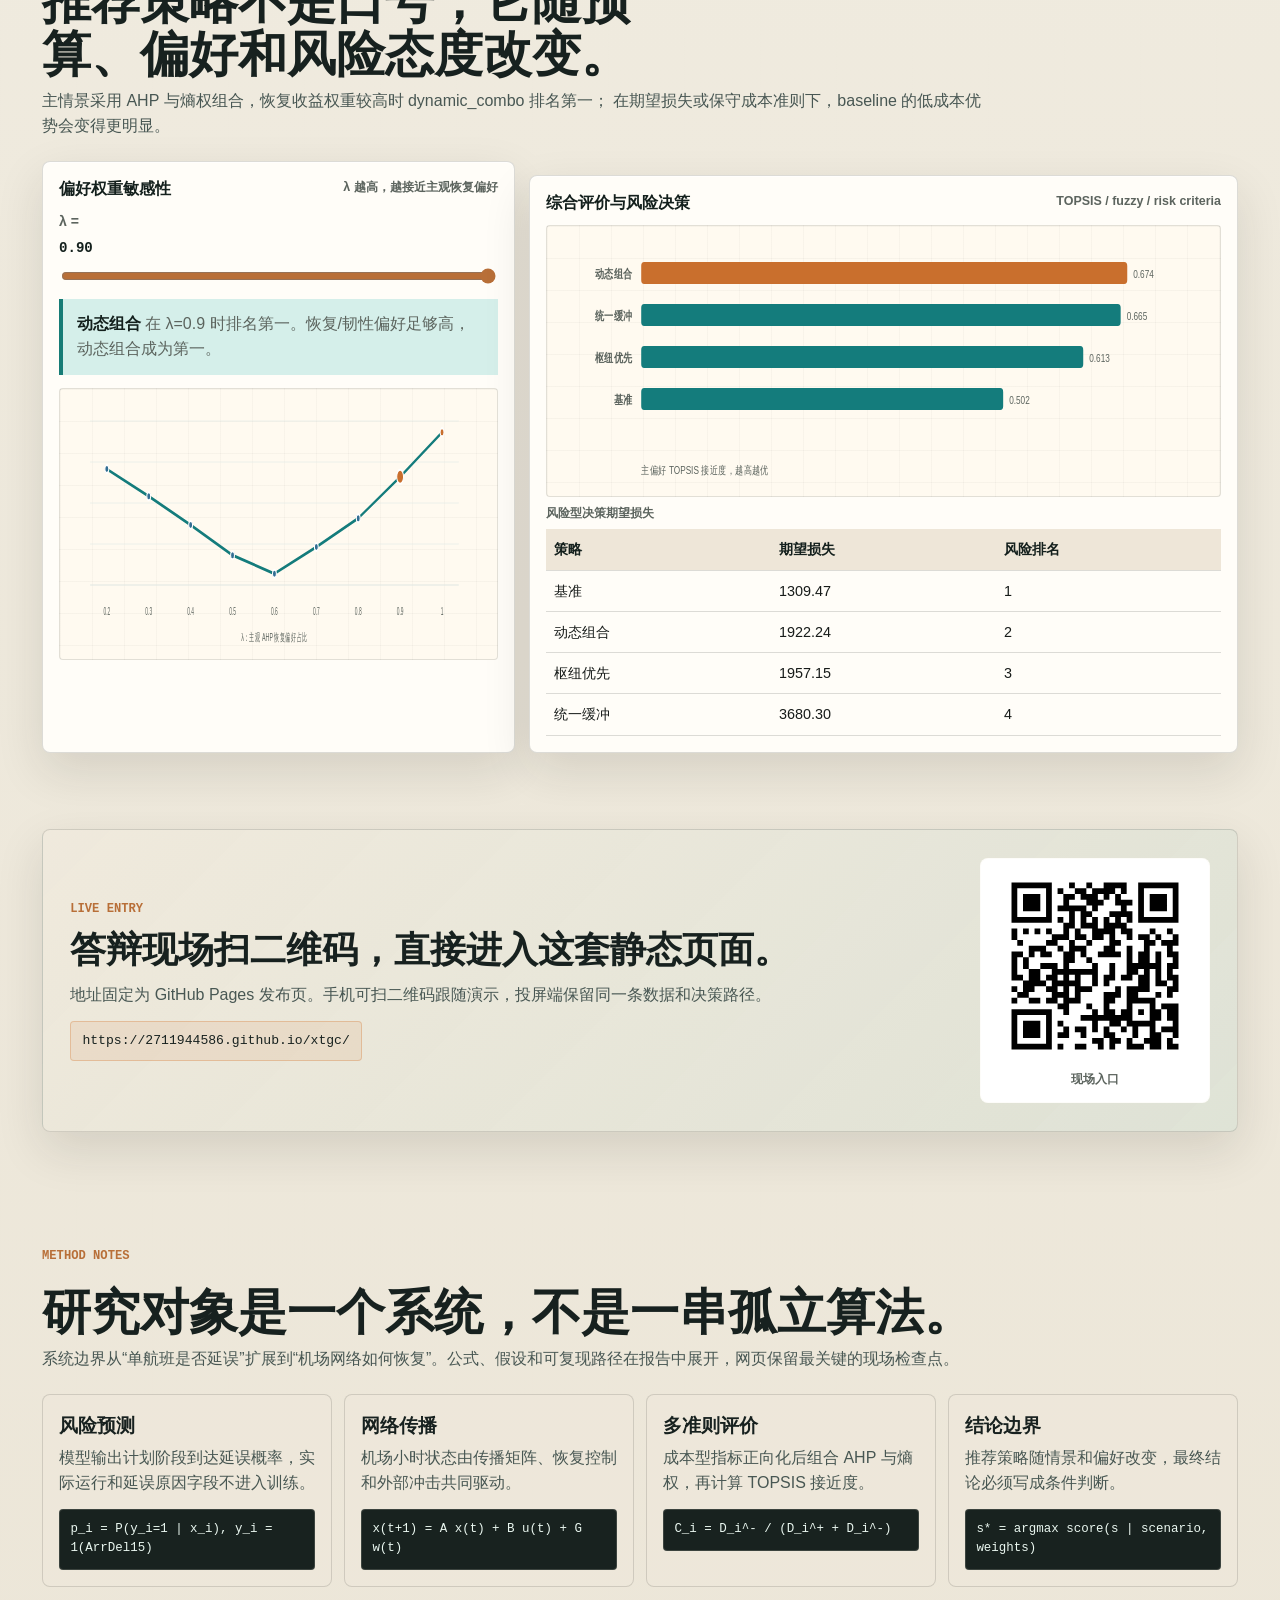
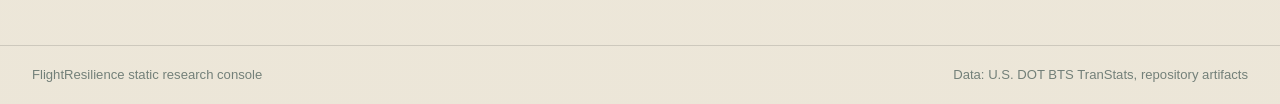
==== commit 917fc530: "Improve interactive static demo" ====
--- a/提交包/04_FlightResilience_Static_Web/index.html
+++ b/提交包/04_FlightResilience_Static_Web/index.html
@@ -39,16 +39,16 @@
     <main id="main">
       <section class="hero" id="overview">
         <div class="hero-copy">
-          <p class="eyebrow">Research console</p>
-          <h1>从单点延误概率，推到全网恢复选择。</h1>
+          <p class="eyebrow">FlightResilience demo</p>
+          <h1>延误传播与恢复策略，一屏看清。</h1>
           <p class="lede">
             以 2024 年 1-3 月 BTS 航班准点数据为底座，将计划阶段风险预测、
             机场有向网络、ISM 结构解释、状态空间传播仿真和多准则评价串成一条可复核的证据链。
           </p>
           <div class="hero-actions">
-            <a class="button primary" href="#simulation">进入仿真台</a>
-            <a class="button secondary" href="#decision">看决策边界</a>
-            <a class="button secondary" href="#access">现场扫码</a>
+            <a class="button primary" href="#simulation">打开仿真</a>
+            <a class="button secondary" href="#dashboard">查看数据</a>
+            <a class="button secondary" href="#decision">比较策略</a>
           </div>
           <div class="hero-note" aria-label="研究判断">
             <span>主判断</span>
@@ -86,34 +86,46 @@
         </div>
       </section>
 
-      <section class="section proof-section" aria-label="关键图表证据">
+      <section class="section proof-section" aria-label="交互证据图板">
         <div class="section-heading split">
           <div>
-            <p class="eyebrow">Evidence board</p>
-            <h2>先看证据，再讨论策略。</h2>
-          </div>
-          <p>
-            页面保留完整交互链路，同时把报告中的关键图表放进同一个视野：航线风险、
-            预测曲线、恢复热力和策略稳健性分别回答“哪里危险、模型能否排序、冲击怎么扩散、结论是否敏感”。
-          </p>
-        </div>
-        <div class="media-grid">
-          <figure class="media-card wide">
-            <img src="assets/media/fig_12_route_risk_bubble.png" alt="航线风险气泡图" />
-            <figcaption>航线风险并不只随流量增加，节点暴露和历史延误共同抬高恢复压力。</figcaption>
-          </figure>
-          <figure class="media-card">
-            <img src="assets/media/fig_16_roc_pr_curves.png" alt="ROC 和 PR 曲线" />
-            <figcaption>预测模型承担排序输入，不把分类阈值当作最终管理结论。</figcaption>
-          </figure>
-          <figure class="media-card">
-            <img src="assets/media/fig_28_recovery_heatmap.png" alt="恢复过程热力图" />
-            <figcaption>恢复路径随情景和冲击节点改变，平均指标无法替代过程视角。</figcaption>
-          </figure>
-          <figure class="media-card">
-            <img src="assets/media/fig_38_risk_vs_topsis.png" alt="风险决策与 TOPSIS 对比图" />
-            <figcaption>TOPSIS 与风险准则给出不同排序，正好暴露了目标冲突。</figcaption>
-          </figure>
+            <p class="eyebrow">Interactive evidence</p>
+            <h2>四张交互图，先把结论边界亮出来。</h2>
+          </div>
+          <p>
+            悬停查看数值，点击航线或策略可联动下方模块。页面只保留答辩需要的判断点：
+            哪里危险、模型是否能排序、冲击如何扩散、策略为什么会换位。
+          </p>
+        </div>
+        <div class="evidence-grid">
+          <article class="panel evidence-card wide">
+            <div class="panel-title">
+              <h3>航线风险气泡</h3>
+              <span>点击气泡切换出发机场</span>
+            </div>
+            <div class="chart proof-chart" id="route-risk-chart" role="img" aria-label="交互式航线风险气泡图"></div>
+          </article>
+          <article class="panel evidence-card">
+            <div class="panel-title">
+              <h3>模型排序能力</h3>
+              <span>ROC / PR 近似曲线</span>
+            </div>
+            <div class="chart proof-chart" id="curve-chart" role="img" aria-label="交互式 ROC 与 PR 曲线"></div>
+          </article>
+          <article class="panel evidence-card">
+            <div class="panel-title">
+              <h3>恢复过程热力</h3>
+              <span>按小时观察扰动收敛</span>
+            </div>
+            <div class="chart proof-chart" id="recovery-heat-chart" role="img" aria-label="交互式恢复过程热力图"></div>
+          </article>
+          <article class="panel evidence-card">
+            <div class="panel-title">
+              <h3>风险与综合评价</h3>
+              <span>低损失与高得分不总一致</span>
+            </div>
+            <div class="chart proof-chart" id="risk-topsis-chart" role="img" aria-label="交互式风险损失和 TOPSIS 对比图"></div>
+          </article>
         </div>
       </section>
 
@@ -296,7 +308,7 @@
               <h3>恢复曲线</h3>
               <span>total delay / performance / cost</span>
             </div>
-            <div class="chart tall" id="recovery-chart" role="img" aria-label="策略恢复曲线"></div>
+            <div class="chart tall" id="recovery-chart" role="img" aria-label="交互式策略恢复曲线"></div>
           </article>
           <article class="panel">
             <div class="panel-title">
--- a/提交包/04_FlightResilience_Static_Web/assets/css/styles.css
+++ b/提交包/04_FlightResilience_Static_Web/assets/css/styles.css
@@ -1,26 +1,26 @@
 :root {
-  color-scheme: dark;
-  --bg: #151715;
-  --bg-raised: #20231f;
-  --ink: #f7f0e4;
-  --ink-soft: #c7bcaa;
-  --muted: #9b9f94;
-  --panel: #f4eddf;
-  --panel-strong: #fff8ea;
-  --panel-soft: #e9ddc9;
+  color-scheme: light;
+  --bg: #f4f1e8;
+  --bg-raised: #ebe5d7;
+  --ink: #17211f;
+  --ink-soft: #485753;
+  --muted: #738079;
+  --panel: #fffdf8;
+  --panel-strong: #ffffff;
+  --panel-soft: #eee6d8;
   --panel-ink: #171b19;
   --panel-muted: #5c645e;
-  --line: rgba(247, 240, 228, 0.16);
+  --line: rgba(23, 27, 25, 0.14);
   --panel-line: rgba(23, 27, 25, 0.15);
   --navy: #14201d;
-  --teal: #2d9f94;
+  --teal: #167c76;
   --teal-soft: #d5efea;
-  --copper: #d58645;
+  --copper: #b86f38;
   --copper-soft: #f3d8bd;
   --red: #b84c46;
   --green: #6c985a;
   --blue: #4f7da0;
-  --shadow: 0 28px 70px rgba(0, 0, 0, 0.34);
+  --shadow: 0 18px 48px rgba(32, 31, 27, 0.12);
   --radius-sm: 4px;
   --radius: 8px;
   --radius-lg: 8px;
@@ -42,9 +42,9 @@
   margin: 0;
   min-width: 320px;
   background:
-    linear-gradient(180deg, rgba(21, 23, 21, 0.96), rgba(32, 35, 31, 0.92) 44%, rgba(21, 23, 21, 0.98)),
-    repeating-linear-gradient(90deg, rgba(247, 240, 228, 0.05) 0 1px, transparent 1px 78px),
-    repeating-linear-gradient(0deg, rgba(247, 240, 228, 0.035) 0 1px, transparent 1px 78px),
+    linear-gradient(180deg, rgba(255, 253, 248, 0.96), rgba(244, 241, 232, 0.96) 44%, rgba(236, 230, 216, 0.98)),
+    repeating-linear-gradient(90deg, rgba(23, 27, 25, 0.035) 0 1px, transparent 1px 76px),
+    repeating-linear-gradient(0deg, rgba(23, 27, 25, 0.028) 0 1px, transparent 1px 76px),
     var(--bg);
   color: var(--ink);
   font-family: var(--font);
@@ -59,8 +59,8 @@
   z-index: -1;
   pointer-events: none;
   background-image:
-    radial-gradient(circle at 1px 1px, rgba(247, 240, 228, 0.12) 1px, transparent 0),
-    linear-gradient(125deg, rgba(213, 134, 69, 0.08), transparent 42%, rgba(45, 159, 148, 0.08));
+    radial-gradient(circle at 1px 1px, rgba(23, 27, 25, 0.08) 1px, transparent 0),
+    linear-gradient(125deg, rgba(184, 111, 56, 0.06), transparent 42%, rgba(22, 124, 118, 0.06));
   background-size: 18px 18px, 100% 100%;
   opacity: 0.36;
 }
@@ -108,8 +108,9 @@
   min-height: 72px;
   padding: 0.7rem clamp(1rem, 3vw, 2.5rem);
   border-bottom: 1px solid var(--line);
-  background: rgba(21, 23, 21, 0.84);
-  backdrop-filter: blur(18px);
+  background: rgba(255, 253, 248, 0.9);
+  backdrop-filter: blur(16px);
+  box-shadow: 0 1px 0 rgba(255, 255, 255, 0.8) inset;
 }
 
 .brand {
@@ -124,11 +125,10 @@
   place-items: center;
   width: 44px;
   height: 44px;
-  border: 1px solid rgba(247, 240, 228, 0.24);
+  border: 1px solid rgba(23, 27, 25, 0.14);
   border-radius: var(--radius);
-  background:
-    linear-gradient(135deg, rgba(213, 134, 69, 0.95), rgba(45, 159, 148, 0.9));
-  color: #111512;
+  background: var(--navy);
+  color: #fff8ea;
   font-family: var(--mono);
   font-size: 0.85rem;
   font-weight: 900;
@@ -181,7 +181,7 @@
 
 .nav-links a:hover,
 .nav-links a.active {
-  background: rgba(247, 240, 228, 0.08);
+  background: rgba(23, 27, 25, 0.07);
   color: var(--ink);
 }
 
@@ -200,7 +200,7 @@
   gap: clamp(1rem, 3vw, 2rem);
   align-items: stretch;
   max-width: var(--max);
-  min-height: calc(86svh - 72px);
+  min-height: calc(66svh - 72px);
   margin: 0 auto;
   padding: clamp(2.6rem, 5vw, 5rem) clamp(1rem, 3vw, 2rem) clamp(1.4rem, 3vw, 2.4rem);
 }
@@ -256,7 +256,7 @@
   justify-content: center;
   min-height: 44px;
   padding: 0.68rem 1rem;
-  border: 1px solid rgba(247, 240, 228, 0.26);
+  border: 1px solid rgba(23, 27, 25, 0.16);
   border-radius: var(--radius-sm);
   font-weight: 800;
   text-decoration: none;
@@ -274,11 +274,11 @@
 .button.primary {
   background: var(--copper);
   border-color: var(--copper);
-  color: #141713;
+  color: #fffdf8;
 }
 
 .button.secondary {
-  background: rgba(247, 240, 228, 0.08);
+  background: rgba(255, 253, 248, 0.72);
   color: var(--ink);
 }
 
@@ -420,43 +420,35 @@
   padding-top: 1.4rem;
 }
 
-.media-grid {
-  display: grid;
-  grid-template-columns: 1.2fr 0.8fr;
+.evidence-grid {
+  display: grid;
+  grid-template-columns: 1.12fr 0.88fr;
   gap: 0.85rem;
 }
 
-.media-card {
-  min-width: 0;
-  margin: 0;
-  border: 1px solid var(--line);
-  border-radius: var(--radius);
-  background: rgba(247, 240, 228, 0.09);
-  overflow: hidden;
-}
-
-.media-card.wide {
+.evidence-card {
+  padding: 0.9rem;
+}
+
+.evidence-card.wide {
   grid-row: span 2;
 }
 
-.media-card img {
-  display: block;
-  width: 100%;
-  height: 248px;
-  object-fit: cover;
-  background: var(--panel);
-}
-
-.media-card.wide img {
-  height: 410px;
-}
-
-.media-card figcaption {
-  min-height: 72px;
-  margin: 0;
-  padding: 0.85rem 0.95rem;
-  color: var(--ink-soft);
-  font-size: 0.9rem;
+.proof-chart {
+  min-height: 250px;
+}
+
+.evidence-card.wide .proof-chart {
+  min-height: 520px;
+}
+
+.chart svg [tabindex="0"] {
+  cursor: pointer;
+  outline: none;
+}
+
+.chart svg [tabindex="0"]:focus-visible {
+  filter: drop-shadow(0 0 0.3rem rgba(184, 111, 56, 0.55));
 }
 
 .access-section {
@@ -544,7 +536,7 @@
   border-radius: var(--radius);
   background: var(--panel);
   color: var(--panel-ink);
-  box-shadow: 0 1px 0 rgba(255, 255, 255, 0.76) inset;
+  box-shadow: 0 1px 0 rgba(255, 255, 255, 0.86) inset;
   transition: transform 220ms var(--ease), background 220ms var(--ease);
 }
 
@@ -591,7 +583,7 @@
   color: var(--panel-ink);
   box-shadow:
     0 1px 0 rgba(255, 255, 255, 0.7) inset,
-    0 18px 45px rgba(0, 0, 0, 0.16);
+    var(--shadow);
 }
 
 .panel + .panel,
@@ -624,7 +616,7 @@
   background:
     linear-gradient(rgba(23, 27, 25, 0.032) 1px, transparent 1px),
     linear-gradient(90deg, rgba(23, 27, 25, 0.028) 1px, transparent 1px),
-    #fff9ec;
+    #fffaf0;
   background-size: 32px 32px;
   overflow: hidden;
 }
@@ -755,6 +747,11 @@
   background: #fff9ec;
 }
 
+.chart-action-note {
+  fill: var(--panel-muted);
+  font-size: 11px;
+}
+
 .airport-profile {
   display: grid;
   grid-template-columns: repeat(2, minmax(0, 1fr));
@@ -887,7 +884,7 @@
   padding: 0.65rem;
   border: 1px solid rgba(247, 240, 228, 0.16);
   border-radius: var(--radius-sm);
-  background: rgba(8, 11, 10, 0.68);
+  background: #18221f;
   color: #eaf7f0;
   font-family: var(--mono);
   font-size: 0.78rem;
@@ -962,7 +959,7 @@
   .access-panel,
   .method-grid,
   .section-heading.split,
-  .media-grid {
+  .evidence-grid {
     grid-template-columns: 1fr;
   }
 
@@ -978,15 +975,12 @@
     grid-template-columns: repeat(3, minmax(0, 1fr));
   }
 
-  .media-card.wide {
+  .evidence-card.wide {
     grid-row: auto;
   }
 
-  .media-card img,
-  .media-card.wide img {
-    height: auto;
-    max-height: 420px;
-    object-fit: contain;
+  .evidence-card.wide .proof-chart {
+    min-height: 360px;
   }
 }
 
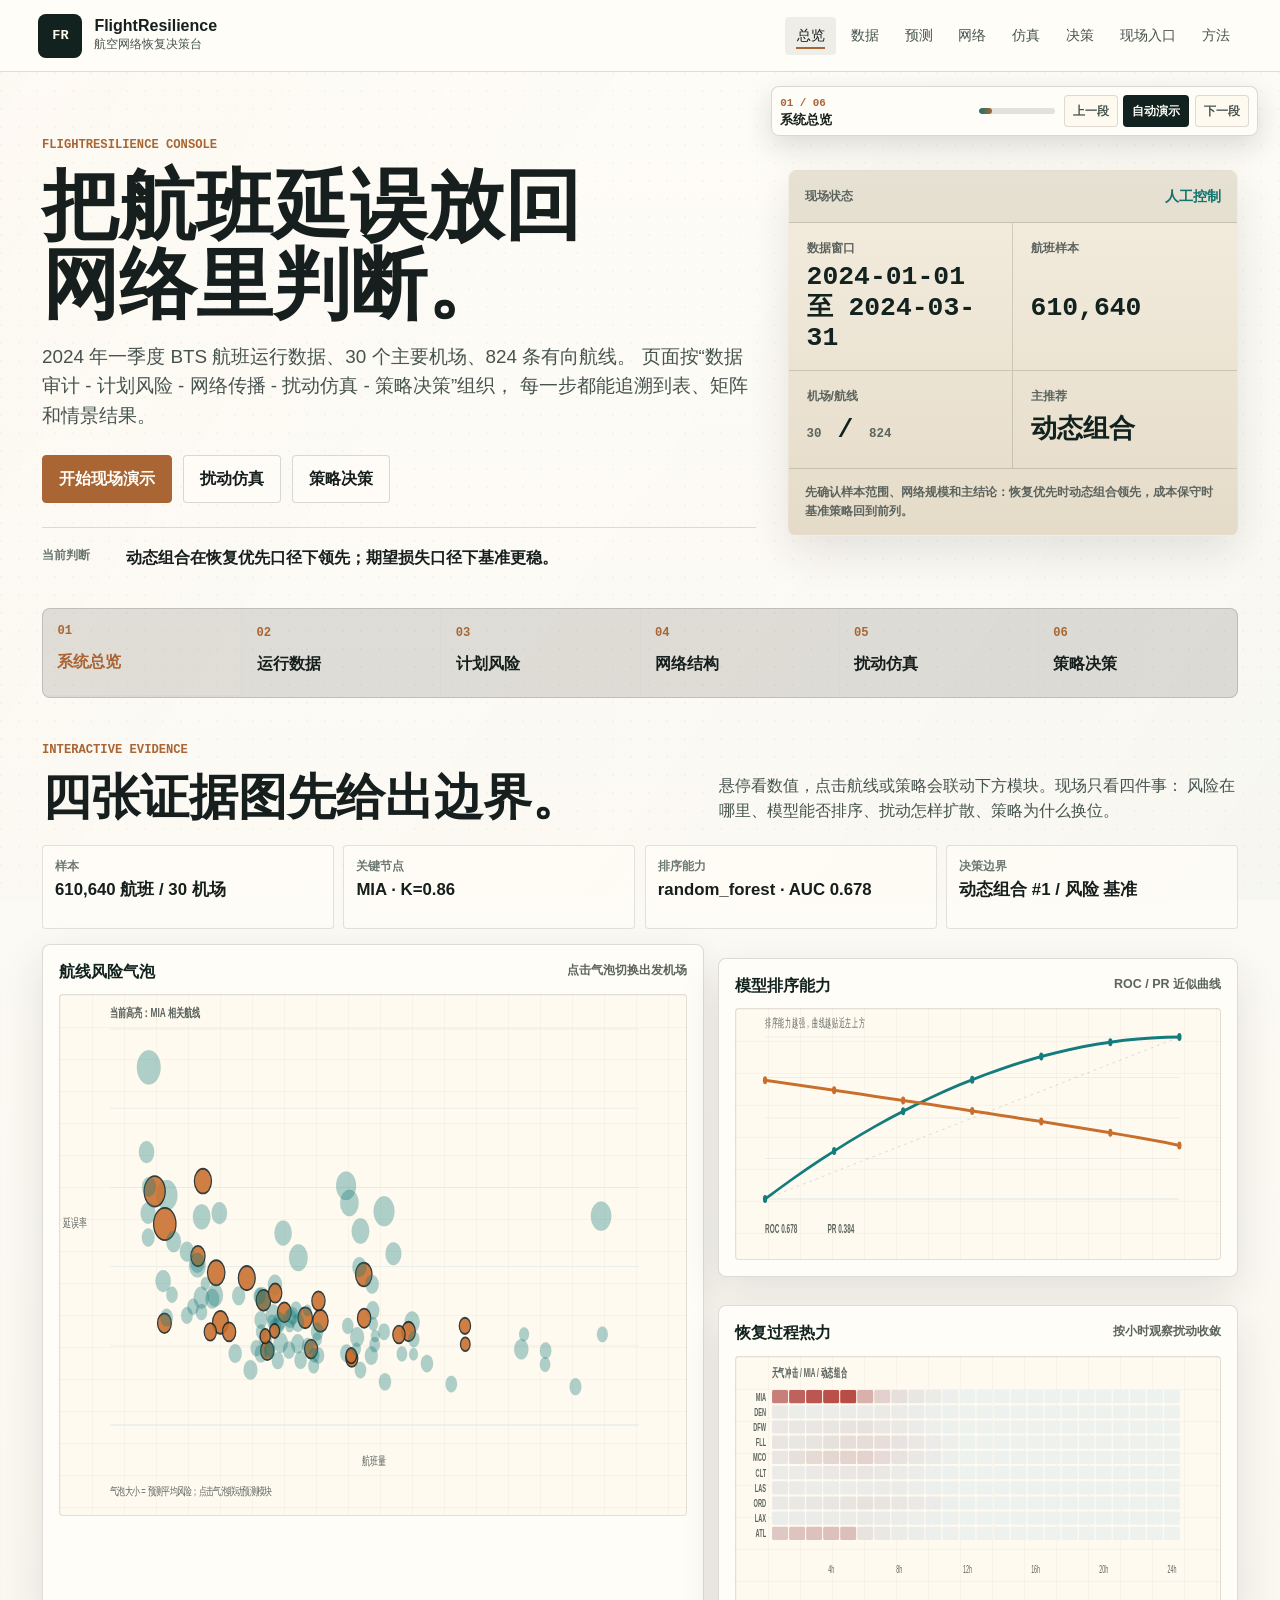
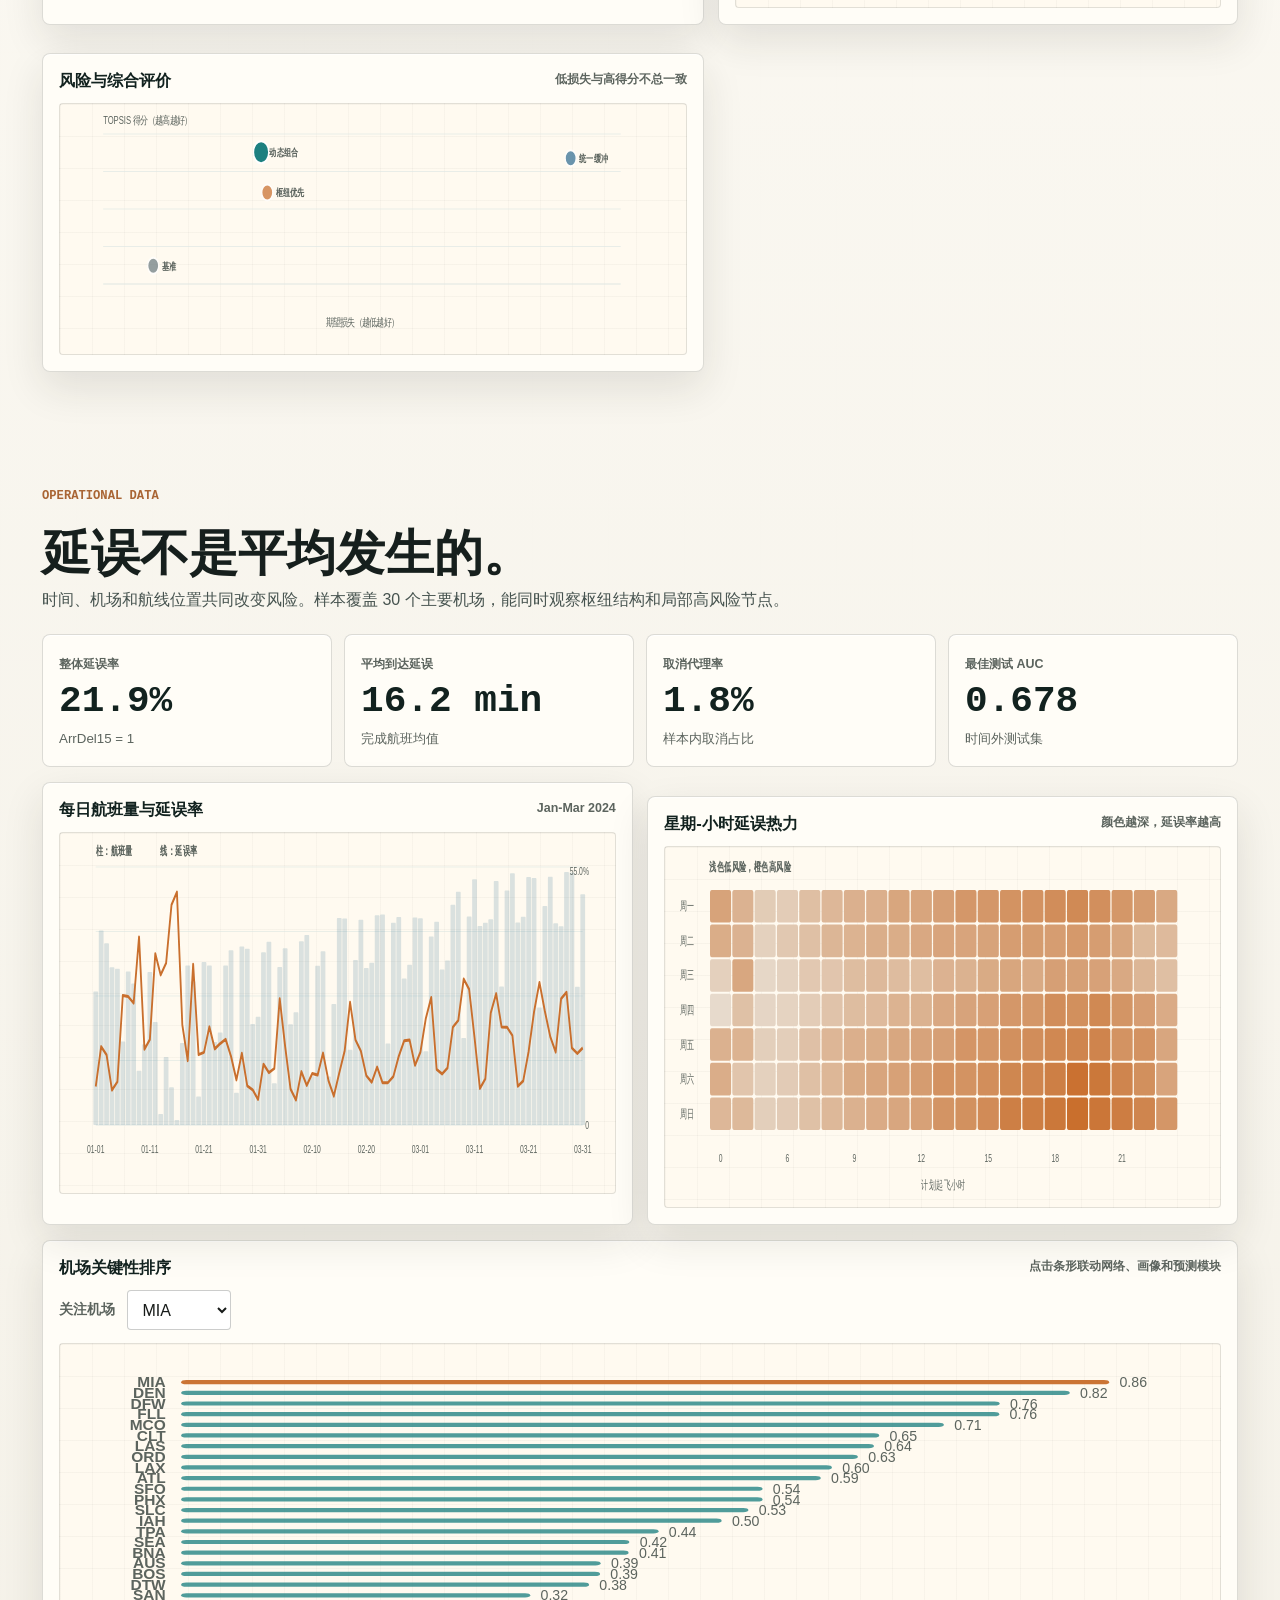
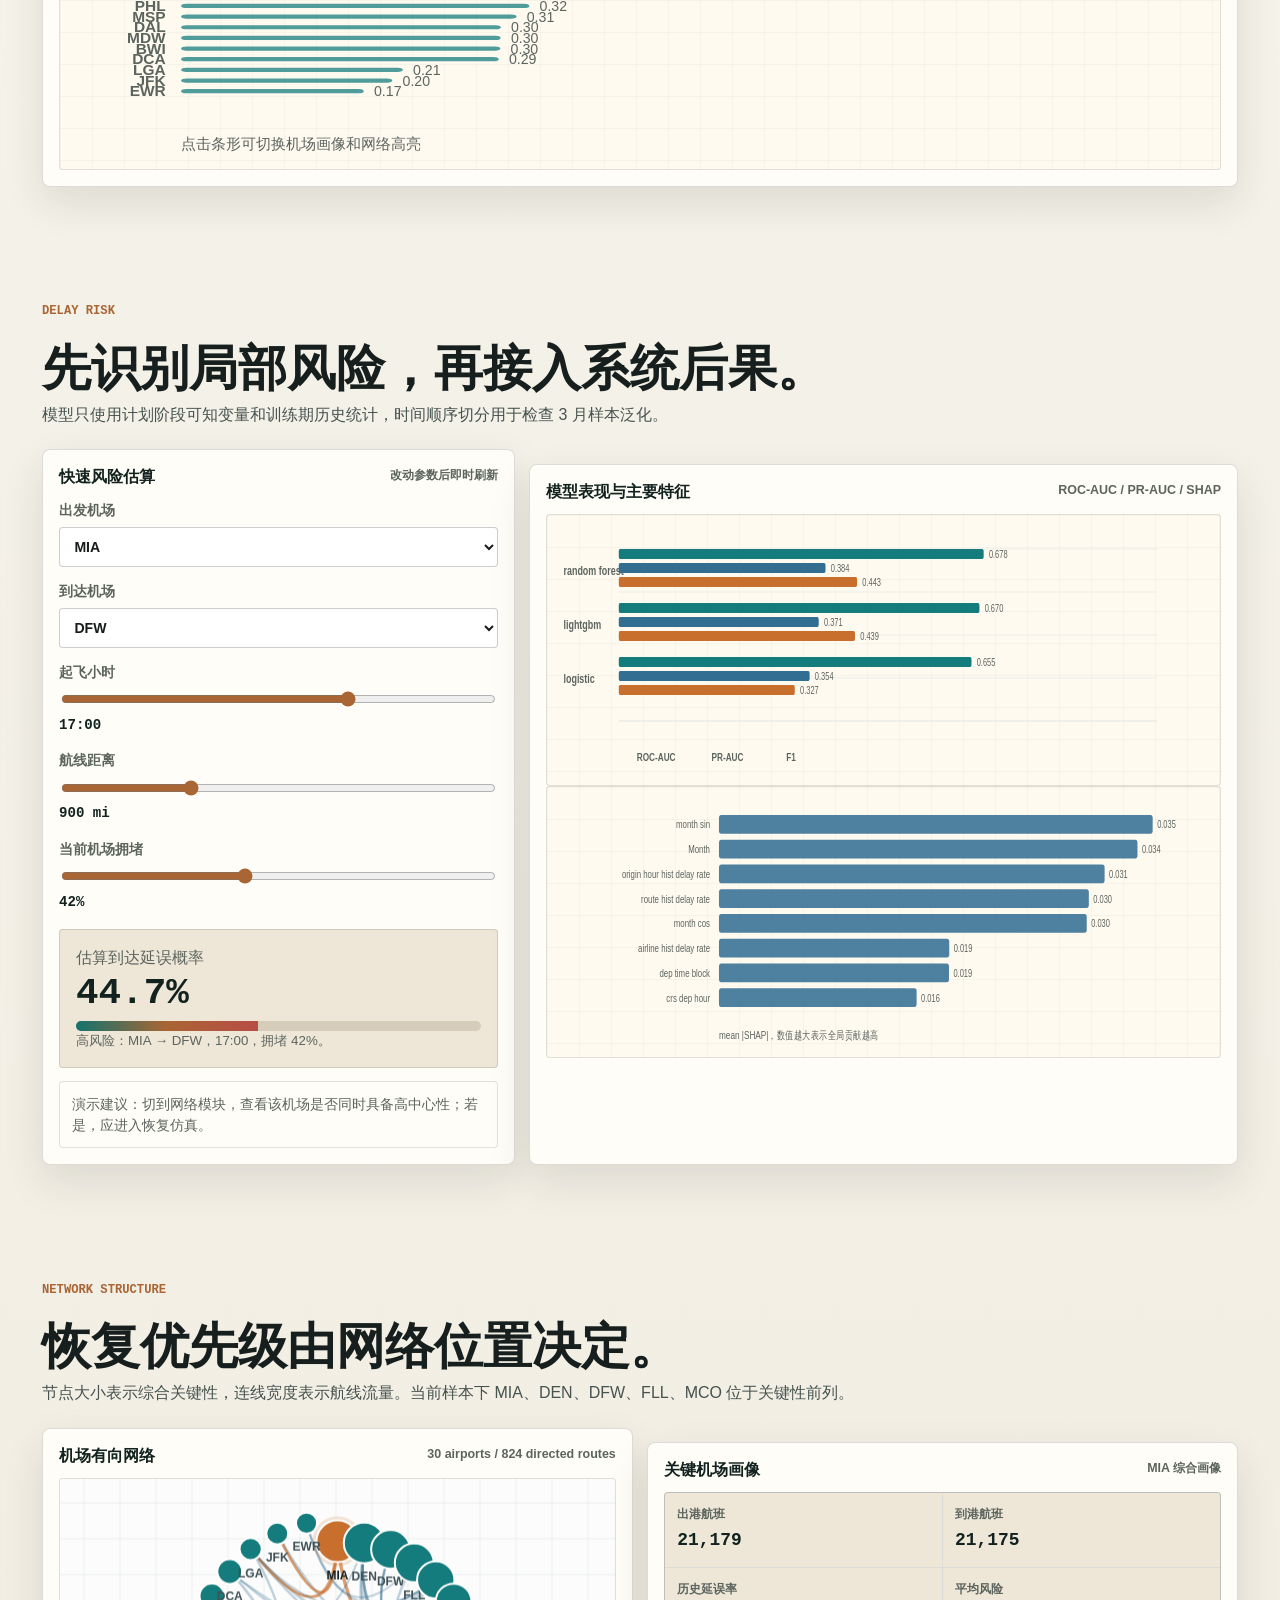
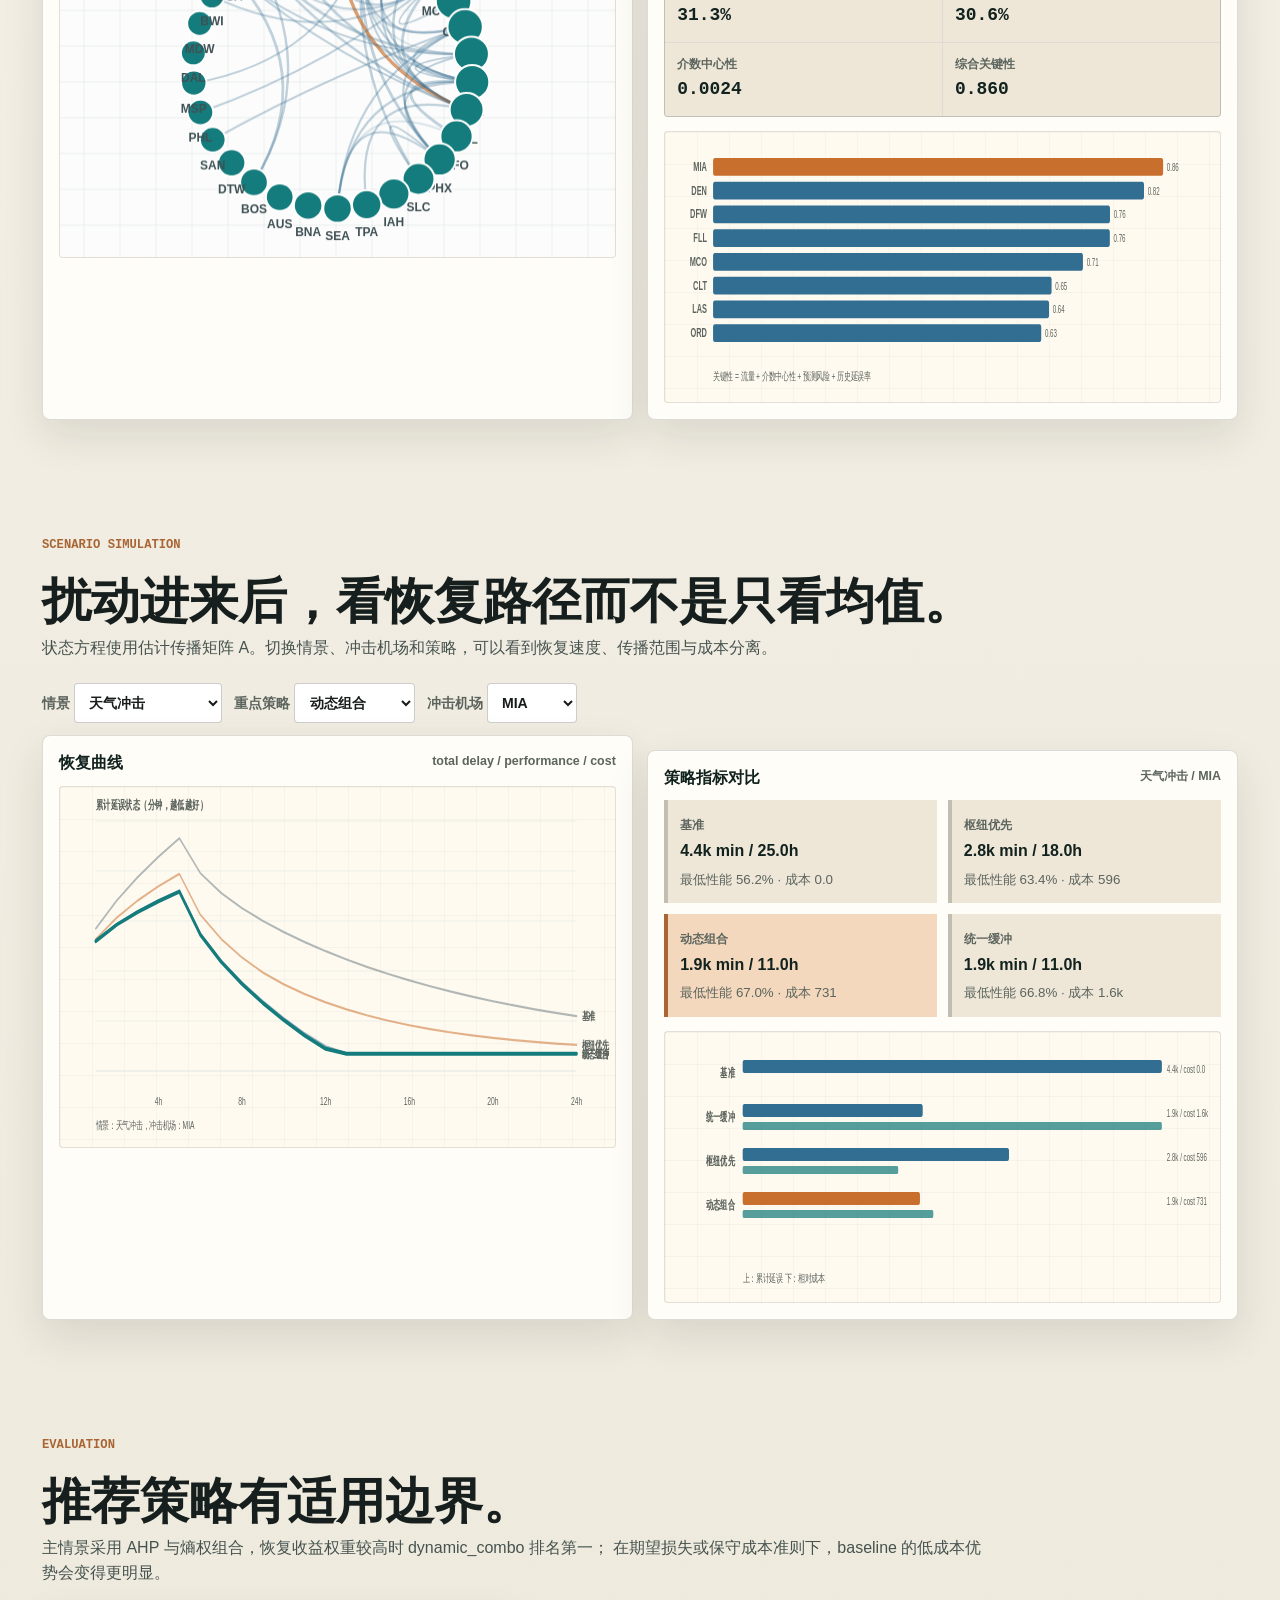
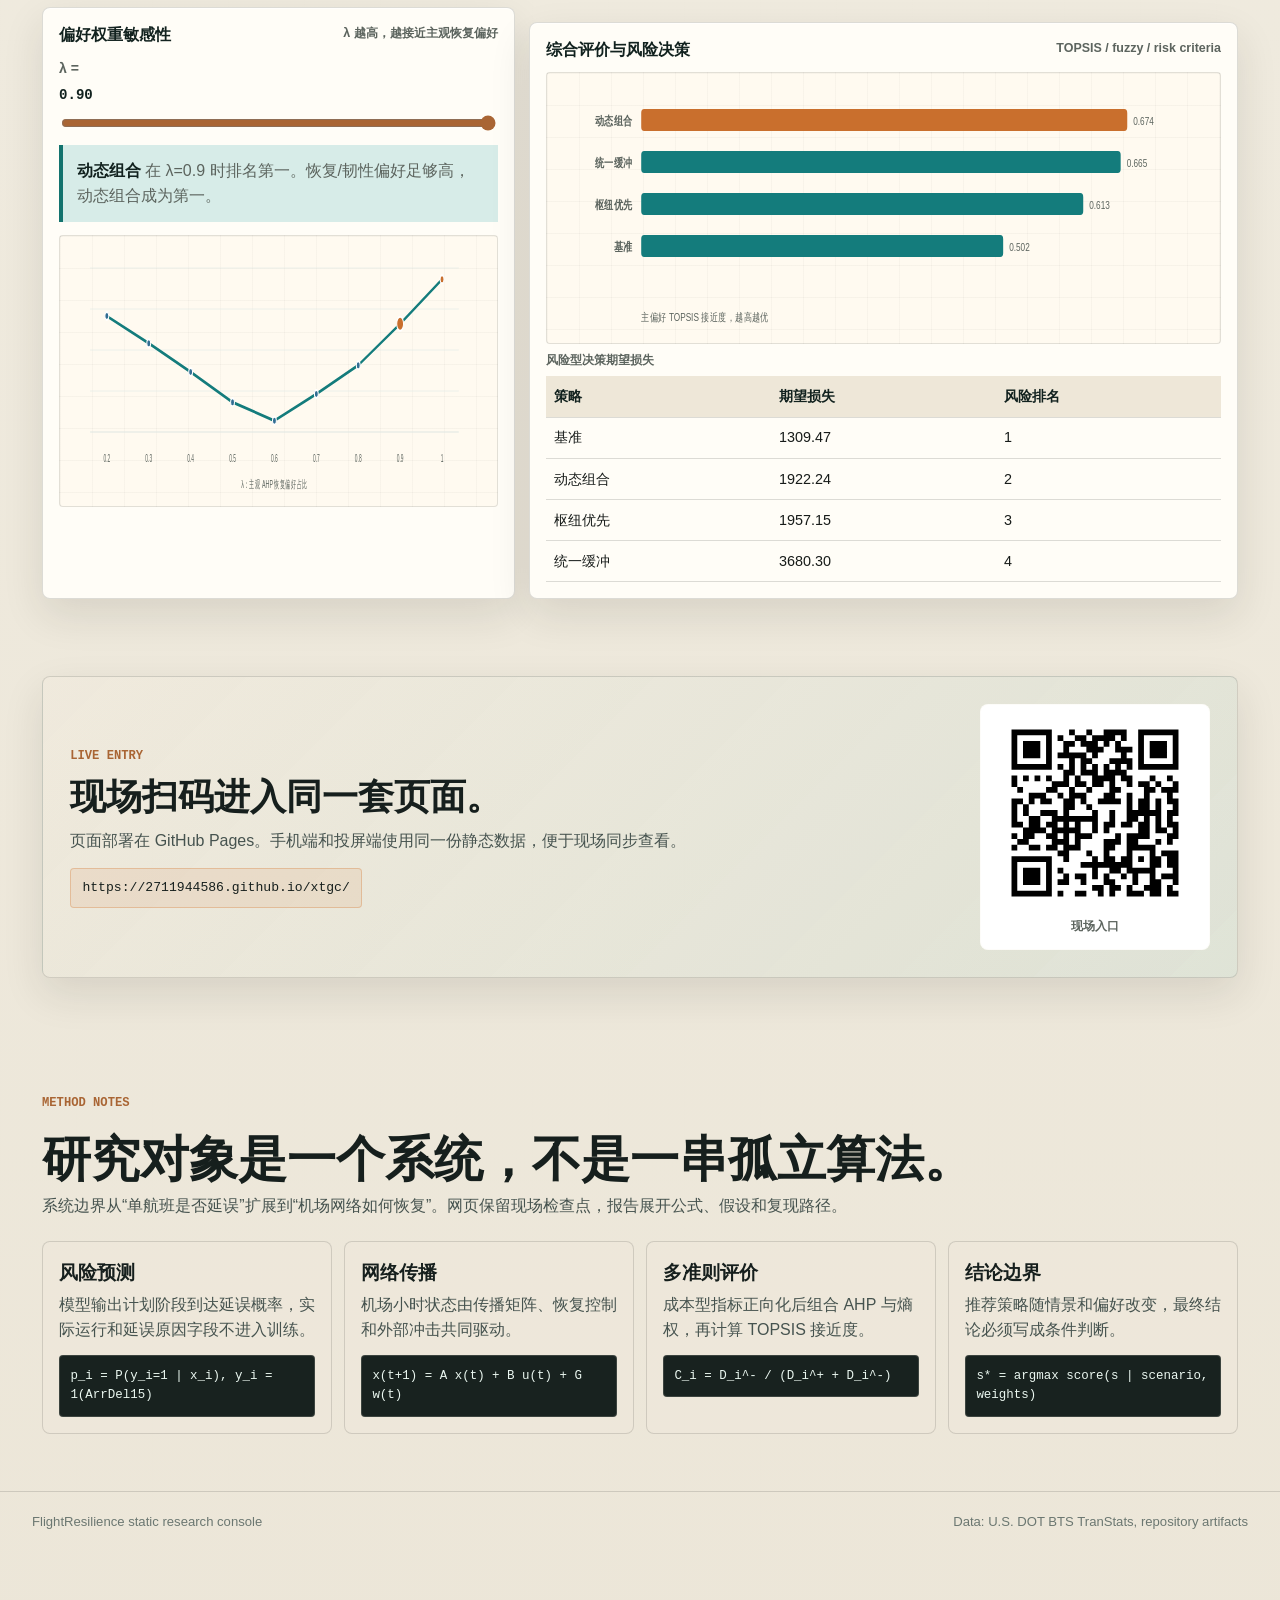
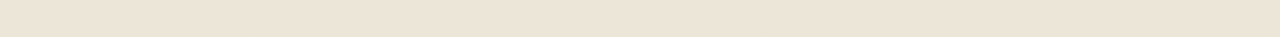
==== commit 80c110f4: "Upgrade static web presentation console" ====
--- a/提交包/04_FlightResilience_Static_Web/index.html
+++ b/提交包/04_FlightResilience_Static_Web/index.html
@@ -3,14 +3,15 @@
   <head>
     <meta charset="utf-8" />
     <meta name="viewport" content="width=device-width, initial-scale=1" />
-    <title>FlightResilience | 航空网络延误传播与恢复决策</title>
+    <title>FlightResilience | 航空网络恢复决策台</title>
     <meta
       name="description"
-      content="面向航空网络延误传播、恢复仿真和多准则策略评价的静态交互展示"
+      content="面向航空网络延误传播、恢复仿真和多准则策略评价的现场展示系统"
     />
-    <meta property="og:title" content="FlightResilience 航空网络恢复决策" />
+    <meta property="og:title" content="FlightResilience 航空网络恢复决策台" />
     <meta property="og:description" content="BTS 2024 年一季度航班数据、30 个主要机场、824 条有向航线。" />
     <meta property="og:type" content="website" />
+    <link rel="icon" href="assets/media/favicon.svg" type="image/svg+xml" />
     <link rel="stylesheet" href="assets/css/styles.css" />
   </head>
   <body>
@@ -21,7 +22,7 @@
         <span class="brand-mark" aria-hidden="true">FR</span>
         <div>
           <strong>FlightResilience</strong>
-          <span>航空网络延误传播与恢复决策</span>
+          <span>航空网络恢复决策台</span>
         </div>
       </div>
       <nav class="nav-links" aria-label="模块导航">
@@ -31,58 +32,81 @@
         <a href="#network">网络</a>
         <a href="#simulation">仿真</a>
         <a href="#decision">决策</a>
-        <a href="#access">入口</a>
+        <a href="#access">现场入口</a>
         <a href="#method">方法</a>
       </nav>
     </header>
 
+    <aside class="presentation-dock" aria-label="演示控制">
+      <div class="dock-copy">
+        <span id="tour-step-label">01 / 06</span>
+        <strong id="tour-title">系统总览</strong>
+      </div>
+      <div class="dock-progress" aria-hidden="true"><span id="tour-progress"></span></div>
+      <div class="dock-actions">
+        <button id="tour-prev" type="button" aria-label="上一段演示">上一段</button>
+        <button id="tour-play" type="button">自动演示</button>
+        <button id="tour-next" type="button" aria-label="下一段演示">下一段</button>
+      </div>
+    </aside>
+
     <main id="main">
       <section class="hero" id="overview">
         <div class="hero-copy">
-          <p class="eyebrow">FlightResilience demo</p>
-          <h1>延误传播与恢复策略，一屏看清。</h1>
+          <p class="eyebrow">FlightResilience console</p>
+          <h1>把航班延误放回网络里判断。</h1>
           <p class="lede">
-            以 2024 年 1-3 月 BTS 航班准点数据为底座，将计划阶段风险预测、
-            机场有向网络、ISM 结构解释、状态空间传播仿真和多准则评价串成一条可复核的证据链。
+            2024 年一季度 BTS 航班运行数据、30 个主要机场、824 条有向航线。
+            页面按“数据审计 - 计划风险 - 网络传播 - 扰动仿真 - 策略决策”组织，
+            每一步都能追溯到表、矩阵和情景结果。
           </p>
           <div class="hero-actions">
-            <a class="button primary" href="#simulation">打开仿真</a>
-            <a class="button secondary" href="#dashboard">查看数据</a>
-            <a class="button secondary" href="#decision">比较策略</a>
+            <button class="button primary" id="hero-tour" type="button">开始现场演示</button>
+            <a class="button secondary" href="#simulation">扰动仿真</a>
+            <a class="button secondary" href="#decision">策略决策</a>
           </div>
           <div class="hero-note" aria-label="研究判断">
-            <span>主判断</span>
-            <strong>dynamic_combo 在恢复优先口径下领先；成本与风险保守口径会把 baseline 推回前列。</strong>
-          </div>
-        </div>
-        <aside class="control-strip" aria-label="项目关键事实">
-          <div>
-            <span>数据窗口</span>
-            <strong id="date-range">加载中</strong>
-          </div>
-          <div>
-            <span>航班样本</span>
-            <strong id="flight-count">--</strong>
-          </div>
-          <div>
-            <span>机场/航线</span>
-            <strong><span id="airport-count">--</span> / <span id="edge-count">--</span></strong>
-          </div>
-          <div>
-            <span>主推荐</span>
-            <strong id="main-recommendation">--</strong>
+            <span>当前判断</span>
+            <strong id="hero-verdict">动态组合在恢复优先口径下领先；成本与风险保守口径会把基准策略推回前列。</strong>
+          </div>
+        </div>
+        <aside class="mission-board" aria-label="项目关键事实">
+          <div class="mission-head">
+            <span>现场状态</span>
+            <strong id="mission-status">准备就绪</strong>
+          </div>
+          <div class="mission-grid">
+            <div>
+              <span>数据窗口</span>
+              <strong id="date-range">加载中</strong>
+            </div>
+            <div>
+              <span>航班样本</span>
+              <strong id="flight-count">--</strong>
+            </div>
+            <div>
+              <span>机场/航线</span>
+              <strong><span id="airport-count">--</span> / <span id="edge-count">--</span></strong>
+            </div>
+            <div>
+              <span>主推荐</span>
+              <strong id="main-recommendation">--</strong>
+            </div>
+          </div>
+          <div class="tour-brief" id="tour-brief">
+            从样本可靠性开始，逐步展示风险排序、关键节点、传播仿真和策略换位边界。
           </div>
         </aside>
       </section>
 
-      <section class="section tight" aria-label="分析流程">
-        <div class="flow">
-          <div><span>01</span>公开运行数据</div>
-          <div><span>02</span>计划风险排序</div>
-          <div><span>03</span>机场网络画像</div>
-          <div><span>04</span>扰动传播仿真</div>
-          <div><span>05</span>偏好与风险决策</div>
-          <div><span>06</span>静态现场展示</div>
+      <section class="section tight" aria-label="系统工程流程">
+        <div class="flow" id="tour-flow">
+          <button type="button" data-step="0"><span>01</span>系统总览</button>
+          <button type="button" data-step="1"><span>02</span>运行数据</button>
+          <button type="button" data-step="2"><span>03</span>计划风险</button>
+          <button type="button" data-step="3"><span>04</span>网络结构</button>
+          <button type="button" data-step="4"><span>05</span>扰动仿真</button>
+          <button type="button" data-step="5"><span>06</span>策略决策</button>
         </div>
       </section>
 
@@ -90,13 +114,14 @@
         <div class="section-heading split">
           <div>
             <p class="eyebrow">Interactive evidence</p>
-            <h2>四张交互图，先把结论边界亮出来。</h2>
-          </div>
-          <p>
-            悬停查看数值，点击航线或策略可联动下方模块。页面只保留答辩需要的判断点：
-            哪里危险、模型是否能排序、冲击如何扩散、策略为什么会换位。
-          </p>
-        </div>
+            <h2>四张证据图先给出边界。</h2>
+          </div>
+          <p>
+            悬停看数值，点击航线或策略会联动下方模块。现场只看四件事：
+            风险在哪里、模型能否排序、扰动怎样扩散、策略为什么换位。
+          </p>
+        </div>
+        <div class="brief-row" id="evidence-brief"></div>
         <div class="evidence-grid">
           <article class="panel evidence-card wide">
             <div class="panel-title">
@@ -132,9 +157,9 @@
       <section class="section" id="dashboard">
         <div class="section-heading">
           <p class="eyebrow">Operational data</p>
-          <h2>延误不是平均发生的，时间、机场和网络位置会一起改变风险。</h2>
-          <p>
-            样本扩展到 30 个主要机场后，既能保留枢纽结构，也能看到高风险机场与高流量机场并不完全重合。
+          <h2>延误不是平均发生的。</h2>
+          <p>
+            时间、机场和航线位置共同改变风险。样本覆盖 30 个主要机场，能同时观察枢纽结构和局部高风险节点。
           </p>
         </div>
 
@@ -178,11 +203,11 @@
           </article>
         </div>
 
-        <article class="panel">
-          <div class="panel-title">
-            <h3>机场关键性排序</h3>
-            <span>点击条形后联动网络、画像和预测模块</span>
-          </div>
+          <article class="panel">
+            <div class="panel-title">
+              <h3>机场关键性排序</h3>
+              <span>点击条形联动网络、画像和预测模块</span>
+            </div>
           <div class="airport-toolbar">
             <label for="airport-select">关注机场</label>
             <select id="airport-select"></select>
@@ -194,9 +219,9 @@
       <section class="section" id="prediction">
         <div class="section-heading">
           <p class="eyebrow">Delay risk</p>
-          <h2>预测模型回答局部风险，传播仿真把局部风险接到系统后果。</h2>
-          <p>
-            训练只使用计划阶段能获得的变量和训练期历史统计，时间顺序切分用于检查模型在 3 月样本上的泛化表现。
+          <h2>先识别局部风险，再接入系统后果。</h2>
+          <p>
+            模型只使用计划阶段可知变量和训练期历史统计，时间顺序切分用于检查 3 月样本泛化。
           </p>
         </div>
 
@@ -237,6 +262,7 @@
               <div class="meter"><span id="risk-meter"></span></div>
               <small id="risk-interpretation">等待输入</small>
             </div>
+            <div class="operator-note" id="risk-operator-note"></div>
           </article>
 
           <article class="panel">
@@ -253,7 +279,7 @@
       <section class="section" id="network">
         <div class="section-heading">
           <p class="eyebrow">Network structure</p>
-          <h2>高流量机场不一定是最高风险节点，传播位置会改变恢复优先级。</h2>
+          <h2>恢复优先级由网络位置决定。</h2>
           <p>
             节点大小表示综合关键性，连线宽度表示航线流量。当前样本下 MIA、DEN、DFW、FLL、MCO 位于关键性前列。
           </p>
@@ -281,9 +307,9 @@
       <section class="section" id="simulation">
         <div class="section-heading">
           <p class="eyebrow">Scenario simulation</p>
-          <h2>同一个冲击下，策略差异会在传播范围、恢复速度和资源成本上分开。</h2>
-          <p>
-            状态方程使用估计传播矩阵 A，冲击机场和恢复策略可切换。默认从当前关键性最高的机场开始观察扰动。
+          <h2>扰动进来后，看恢复路径而不是只看均值。</h2>
+          <p>
+            状态方程使用估计传播矩阵 A。切换情景、冲击机场和策略，可以看到恢复速度、传播范围与成本分离。
           </p>
         </div>
 
@@ -324,7 +350,7 @@
       <section class="section" id="decision">
         <div class="section-heading">
           <p class="eyebrow">Evaluation</p>
-          <h2>推荐策略不是口号，它随预算、偏好和风险态度改变。</h2>
+          <h2>推荐策略有适用边界。</h2>
           <p>
             主情景采用 AHP 与熵权组合，恢复收益权重较高时 dynamic_combo 排名第一；
             在期望损失或保守成本准则下，baseline 的低成本优势会变得更明显。
@@ -368,9 +394,9 @@
         <div class="access-panel">
           <div>
             <p class="eyebrow">Live entry</p>
-            <h2>答辩现场扫二维码，直接进入这套静态页面。</h2>
+            <h2>现场扫码进入同一套页面。</h2>
             <p>
-              地址固定为 GitHub Pages 发布页。手机可扫二维码跟随演示，投屏端保留同一条数据和决策路径。
+              页面部署在 GitHub Pages。手机端和投屏端使用同一份静态数据，便于现场同步查看。
             </p>
             <a class="deploy-link" href="https://2711944586.github.io/xtgc/" target="_blank" rel="noreferrer">
               https://2711944586.github.io/xtgc/
@@ -388,7 +414,7 @@
           <p class="eyebrow">Method notes</p>
           <h2>研究对象是一个系统，不是一串孤立算法。</h2>
           <p>
-            系统边界从“单航班是否延误”扩展到“机场网络如何恢复”。公式、假设和可复现路径在报告中展开，网页保留最关键的现场检查点。
+            系统边界从“单航班是否延误”扩展到“机场网络如何恢复”。网页保留现场检查点，报告展开公式、假设和复现路径。
           </p>
         </div>
 
--- a/提交包/04_FlightResilience_Static_Web/assets/css/styles.css
+++ b/提交包/04_FlightResilience_Static_Web/assets/css/styles.css
@@ -1,26 +1,26 @@
 :root {
   color-scheme: light;
-  --bg: #f4f1e8;
-  --bg-raised: #ebe5d7;
-  --ink: #17211f;
-  --ink-soft: #485753;
-  --muted: #738079;
-  --panel: #fffdf8;
+  --bg: #f2efe7;
+  --bg-raised: #e8e1d2;
+  --ink: #161f1d;
+  --ink-soft: #46534f;
+  --muted: #6b7771;
+  --panel: #fffdf7;
   --panel-strong: #ffffff;
-  --panel-soft: #eee6d8;
+  --panel-soft: #eee7d8;
   --panel-ink: #171b19;
   --panel-muted: #5c645e;
   --line: rgba(23, 27, 25, 0.14);
   --panel-line: rgba(23, 27, 25, 0.15);
-  --navy: #14201d;
-  --teal: #167c76;
-  --teal-soft: #d5efea;
-  --copper: #b86f38;
+  --navy: #12221f;
+  --teal: #13736e;
+  --teal-soft: #d7ece8;
+  --copper: #a96534;
   --copper-soft: #f3d8bd;
   --red: #b84c46;
   --green: #6c985a;
   --blue: #4f7da0;
-  --shadow: 0 18px 48px rgba(32, 31, 27, 0.12);
+  --shadow: 0 16px 42px rgba(36, 32, 25, 0.11);
   --radius-sm: 4px;
   --radius: 8px;
   --radius-lg: 8px;
@@ -41,6 +41,7 @@
 body {
   margin: 0;
   min-width: 320px;
+  padding-bottom: 86px;
   background:
     linear-gradient(180deg, rgba(255, 253, 248, 0.96), rgba(244, 241, 232, 0.96) 44%, rgba(236, 230, 216, 0.98)),
     repeating-linear-gradient(90deg, rgba(23, 27, 25, 0.035) 0 1px, transparent 1px 76px),
@@ -113,6 +114,99 @@
   box-shadow: 0 1px 0 rgba(255, 255, 255, 0.8) inset;
 }
 
+.presentation-dock {
+  position: fixed;
+  right: clamp(0.75rem, 2vw, 1.4rem);
+  top: 86px;
+  bottom: auto;
+  z-index: 70;
+  display: grid;
+  grid-template-columns: minmax(130px, 190px) 76px auto;
+  align-items: center;
+  gap: 0.55rem;
+  max-width: calc(100vw - 1.5rem);
+  padding: 0.48rem;
+  border: 1px solid rgba(23, 27, 25, 0.16);
+  border-radius: var(--radius);
+  background: rgba(255, 253, 247, 0.92);
+  backdrop-filter: blur(14px);
+  box-shadow: 0 10px 28px rgba(26, 29, 27, 0.15);
+}
+
+.dock-copy {
+  min-width: 0;
+}
+
+.dock-copy span {
+  display: block;
+  color: var(--copper);
+  font-family: var(--mono);
+  font-size: 0.68rem;
+  font-weight: 900;
+}
+
+.dock-copy strong {
+  display: block;
+  overflow: hidden;
+  color: var(--ink);
+  font-size: 0.84rem;
+  line-height: 1.2;
+  text-overflow: ellipsis;
+  white-space: nowrap;
+}
+
+.dock-progress {
+  height: 6px;
+  overflow: hidden;
+  border-radius: 999px;
+  background: rgba(23, 27, 25, 0.12);
+}
+
+.dock-progress span {
+  display: block;
+  width: 0;
+  height: 100%;
+  border-radius: inherit;
+  background: linear-gradient(90deg, var(--teal), var(--copper));
+  transition: width 280ms var(--ease);
+}
+
+.dock-actions {
+  display: flex;
+  gap: 0.35rem;
+}
+
+.dock-actions button,
+.flow button {
+  border: 0;
+  color: inherit;
+  font: inherit;
+  cursor: pointer;
+}
+
+.dock-actions button {
+  min-height: 32px;
+  padding: 0.34rem 0.5rem;
+  border: 1px solid rgba(23, 27, 25, 0.14);
+  border-radius: var(--radius-sm);
+  background: #fffaf0;
+  color: var(--ink-soft);
+  font-size: 0.73rem;
+  font-weight: 820;
+  transition: transform 160ms var(--ease), background 160ms var(--ease);
+}
+
+.dock-actions button:hover {
+  transform: translateY(-1px);
+  background: var(--panel-soft);
+}
+
+.dock-actions button.is-playing,
+.dock-actions button#tour-play {
+  color: #fffdf7;
+  background: var(--navy);
+}
+
 .brand {
   display: flex;
   align-items: center;
@@ -304,7 +398,7 @@
   line-height: 1.5;
 }
 
-.control-strip {
+.mission-board {
   align-self: center;
   display: grid;
   overflow: hidden;
@@ -316,19 +410,53 @@
   box-shadow: var(--shadow);
 }
 
-.control-strip div {
+.mission-head {
+  display: flex;
+  align-items: center;
+  justify-content: space-between;
+  gap: 1rem;
+  padding: 0.9rem 1rem;
+  border-bottom: 1px solid var(--panel-line);
+  background: rgba(18, 34, 31, 0.06);
+}
+
+.mission-head span,
+.tour-brief {
+  color: var(--panel-muted);
+  font-size: 0.78rem;
+  font-weight: 780;
+}
+
+.mission-head strong {
+  color: var(--teal);
+  font-family: var(--mono);
+  font-size: 0.9rem;
+}
+
+.mission-grid {
+  display: grid;
+  grid-template-columns: repeat(2, minmax(0, 1fr));
+}
+
+.mission-grid div {
   display: grid;
   gap: 0.24rem;
-  min-height: 96px;
+  min-height: 98px;
   padding: 1rem 1.1rem;
+  border-right: 1px solid var(--panel-line);
   border-bottom: 1px solid var(--panel-line);
 }
 
-.control-strip div:last-child {
-  border-bottom: 0;
-}
-
-.control-strip span,
+.mission-grid div:nth-child(even) {
+  border-right: 0;
+}
+
+.tour-brief {
+  padding: 0.9rem 1rem;
+  line-height: 1.5;
+}
+
+.mission-grid span,
 .metric span,
 .panel-title span,
 .strategy-card span {
@@ -337,7 +465,7 @@
   font-weight: 760;
 }
 
-.control-strip strong {
+.mission-grid strong {
   color: var(--navy);
   font-family: var(--mono);
   font-size: clamp(1.18rem, 3vw, 1.65rem);
@@ -394,26 +522,72 @@
   background: var(--line);
 }
 
-.flow div {
+.flow button {
   display: grid;
   gap: 0.25rem;
   min-height: 88px;
   padding: 0.9rem;
+  text-align: left;
   background: rgba(247, 240, 228, 0.08);
   color: var(--ink);
   font-weight: 850;
-  transition: background 200ms var(--ease), transform 200ms var(--ease);
-}
-
-.flow div:hover {
+  transition: background 200ms var(--ease), transform 200ms var(--ease), color 200ms var(--ease);
+}
+
+.flow button:hover,
+.flow button.is-active {
   background: rgba(247, 240, 228, 0.14);
   transform: translateY(-2px);
+}
+
+.flow button.is-active {
+  color: var(--copper);
 }
 
 .flow span {
   color: var(--copper);
   font-family: var(--mono);
   font-size: 0.76rem;
+}
+
+.brief-row {
+  display: grid;
+  grid-template-columns: repeat(4, minmax(0, 1fr));
+  gap: 0.6rem;
+  margin-bottom: 0.9rem;
+}
+
+.brief-chip {
+  min-height: 84px;
+  padding: 0.75rem;
+  border: 1px solid rgba(23, 27, 25, 0.12);
+  border-radius: var(--radius-sm);
+  background: rgba(255, 253, 247, 0.78);
+}
+
+.brief-chip span {
+  display: block;
+  color: var(--muted);
+  font-size: 0.72rem;
+  font-weight: 820;
+}
+
+.brief-chip strong {
+  display: block;
+  margin-top: 0.25rem;
+  color: var(--ink);
+  font-size: 1.05rem;
+  line-height: 1.25;
+}
+
+.operator-note {
+  margin-top: 0.8rem;
+  padding: 0.72rem;
+  border: 1px solid rgba(23, 27, 25, 0.12);
+  border-radius: var(--radius-sm);
+  background: rgba(255, 253, 247, 0.7);
+  color: var(--panel-muted);
+  font-size: 0.85rem;
 }
 
 .proof-section {
@@ -928,11 +1102,11 @@
 }
 
 .motion-ready .hero-copy,
-.motion-ready .control-strip {
+.motion-ready .mission-board {
   animation: hero-in 680ms var(--ease) both;
 }
 
-.motion-ready .control-strip {
+.motion-ready .mission-board {
   animation-delay: 120ms;
 }
 
@@ -959,8 +1133,18 @@
   .access-panel,
   .method-grid,
   .section-heading.split,
-  .evidence-grid {
+  .evidence-grid,
+  .brief-row {
     grid-template-columns: 1fr;
+  }
+
+  .presentation-dock {
+    left: 0.75rem;
+    right: 0.75rem;
+    top: auto;
+    bottom: 0.75rem;
+    grid-template-columns: minmax(0, 1fr) 72px auto;
+    gap: 0.42rem;
   }
 
   .hero {
@@ -1015,7 +1199,7 @@
     grid-template-columns: 1fr;
   }
 
-  .control-strip,
+  .mission-grid,
   .airport-profile {
     grid-template-columns: repeat(2, minmax(0, 1fr));
   }
@@ -1024,18 +1208,37 @@
     justify-self: stretch;
   }
 
-  .control-strip div {
+  .mission-grid div {
     min-height: 74px;
     padding: 0.75rem;
     border-bottom: 1px solid var(--panel-line);
   }
 
-  .control-strip div:nth-child(odd) {
+  .mission-grid div:nth-child(odd) {
     border-right: 1px solid var(--panel-line);
   }
 
-  .control-strip strong {
+  .mission-grid strong {
     font-size: 1.02rem;
+  }
+
+  .presentation-dock {
+    position: fixed;
+    top: auto;
+    bottom: 0.5rem;
+    margin: 0;
+    grid-template-columns: 1fr;
+    padding: 0.46rem;
+  }
+
+  .dock-actions {
+    display: grid;
+    grid-template-columns: repeat(3, minmax(0, 1fr));
+  }
+
+  .dock-actions button {
+    padding-inline: 0.35rem;
+    font-size: 0.72rem;
   }
 
   .section {
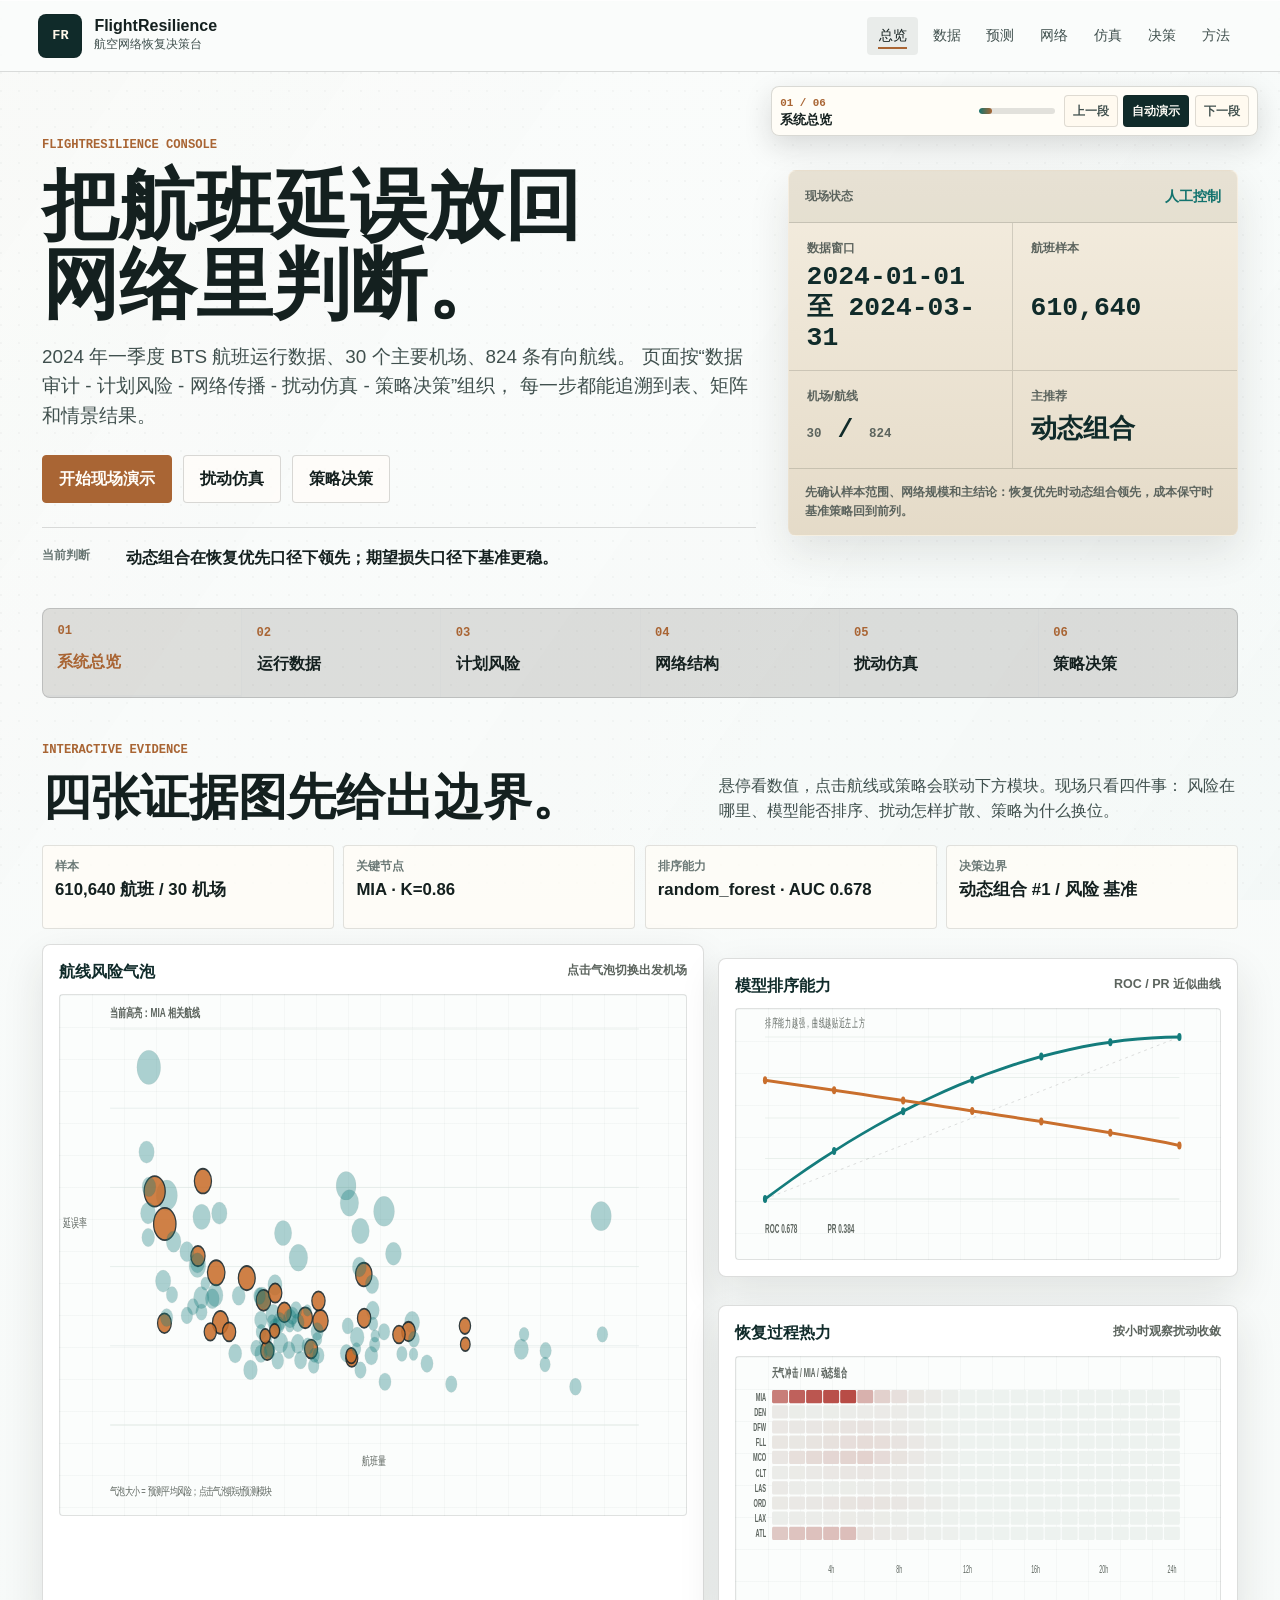
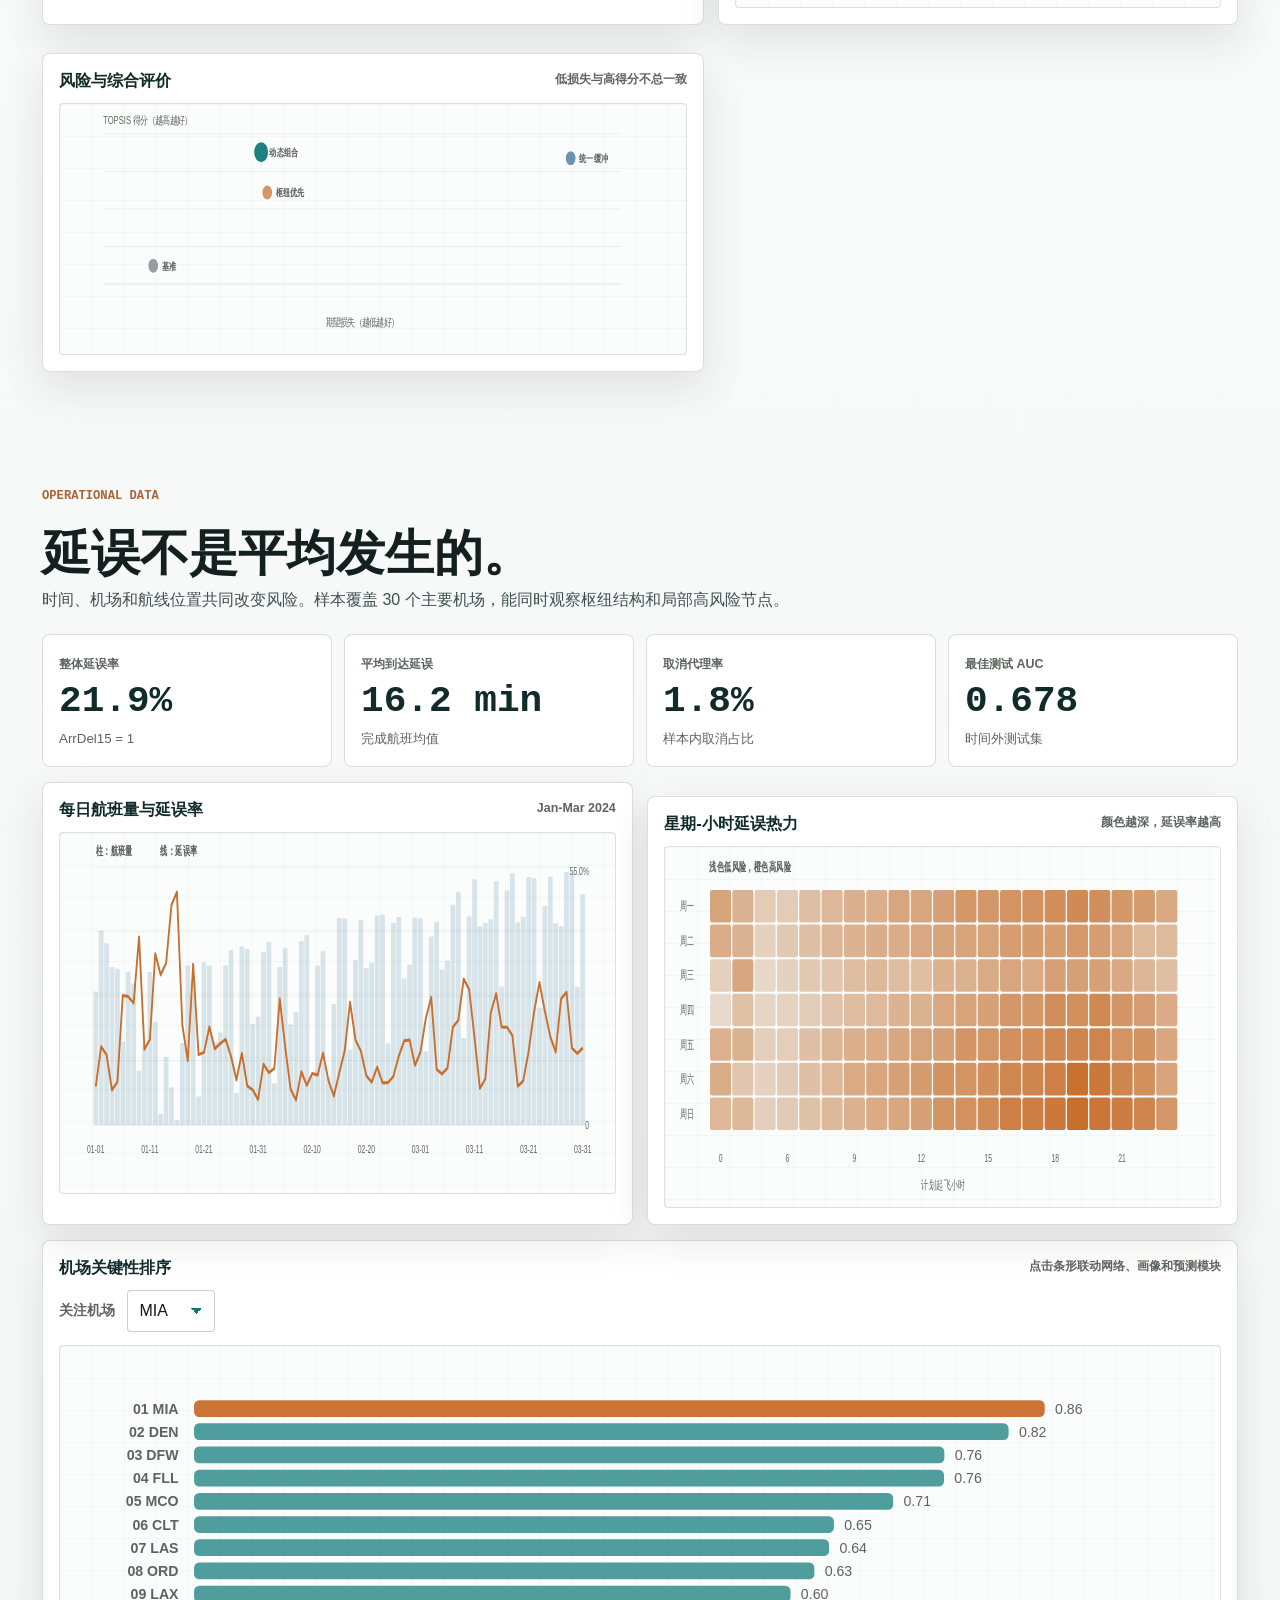
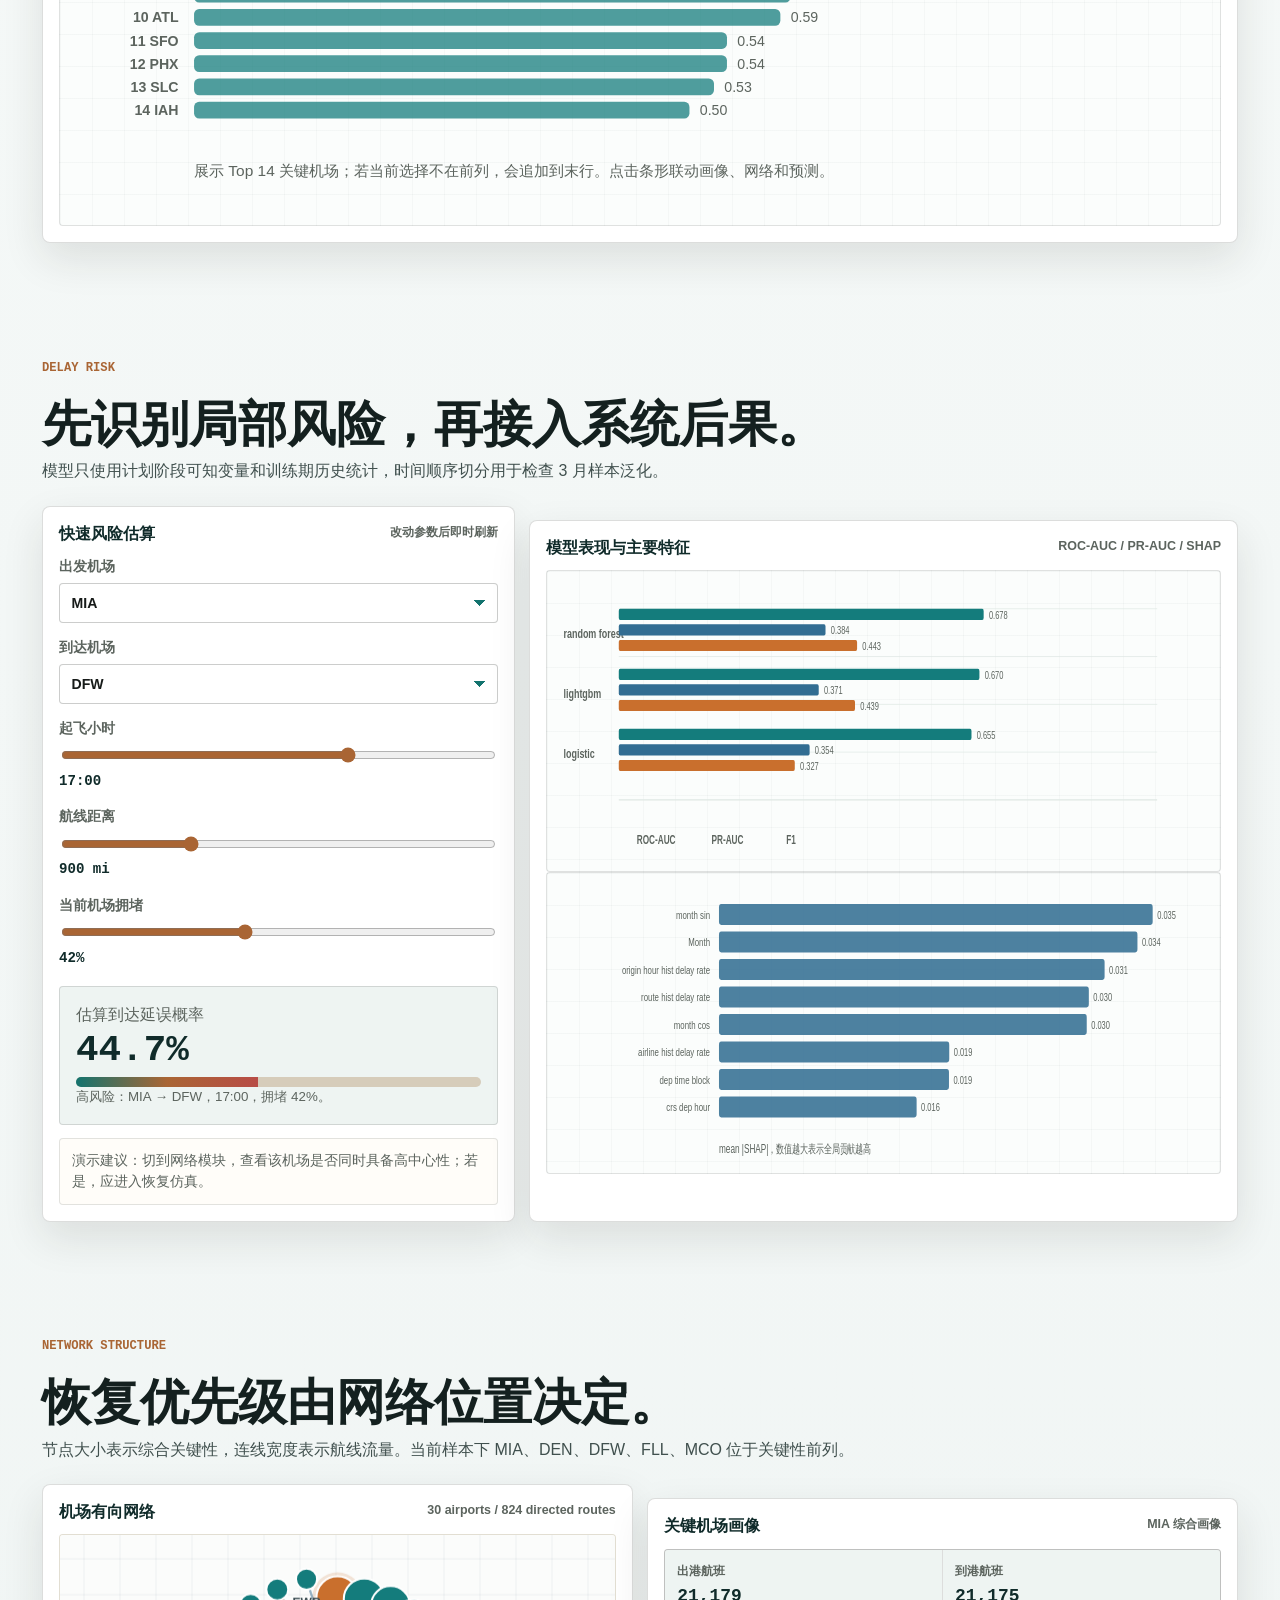
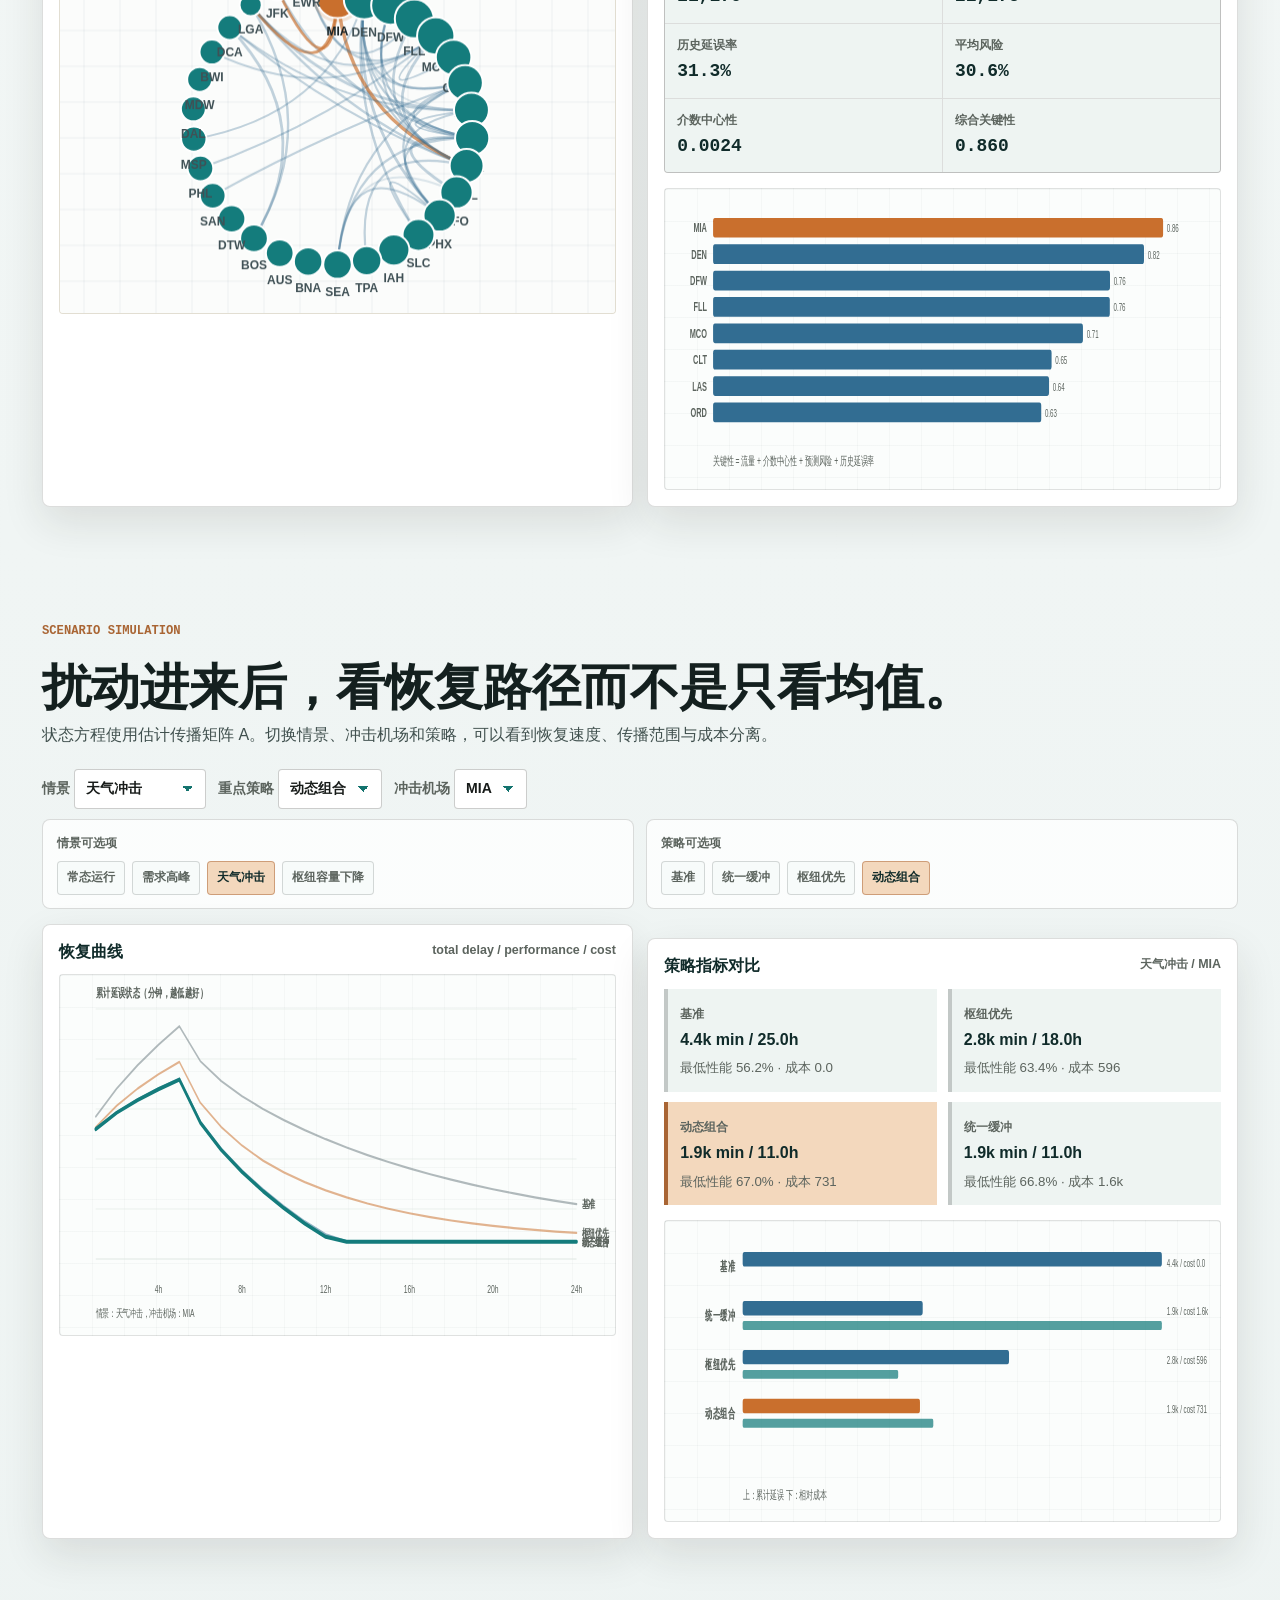
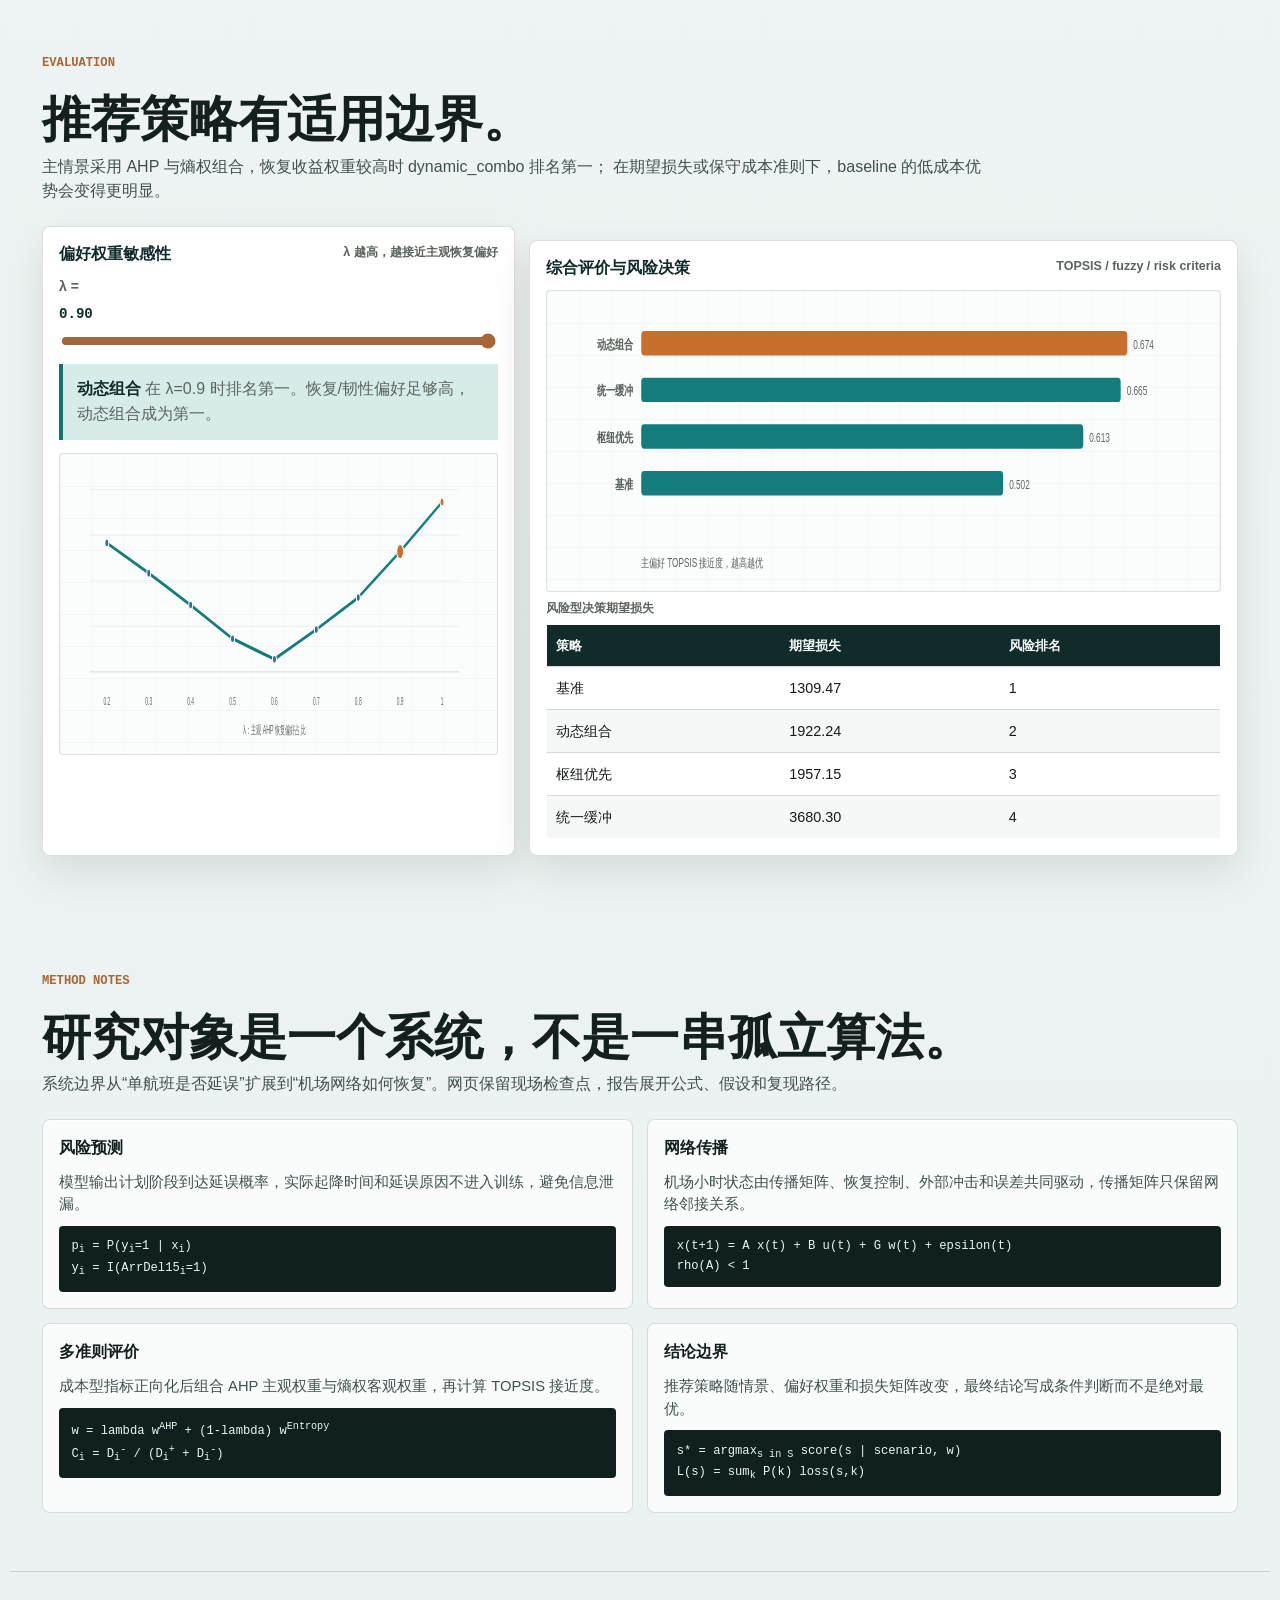
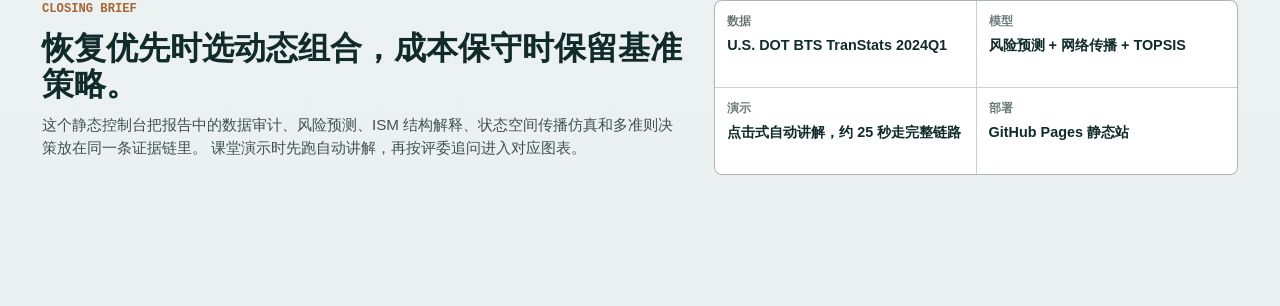
==== commit 6ae40cf8: "Upgrade flight resilience report and demo" ====
--- a/提交包/04_FlightResilience_Static_Web/index.html
+++ b/提交包/04_FlightResilience_Static_Web/index.html
@@ -32,10 +32,11 @@
         <a href="#network">网络</a>
         <a href="#simulation">仿真</a>
         <a href="#decision">决策</a>
-        <a href="#access">现场入口</a>
         <a href="#method">方法</a>
       </nav>
     </header>
+
+    <div class="demo-cursor" id="demo-cursor" aria-hidden="true"></div>
 
     <aside class="presentation-dock" aria-label="演示控制">
       <div class="dock-copy">
@@ -327,6 +328,7 @@
             <select id="shock-airport-select"></select>
           </label>
         </div>
+        <div class="option-ledger" id="scenario-options" aria-label="情景与策略快捷选择"></div>
 
         <div class="analysis-grid two">
           <article class="panel">
@@ -390,25 +392,6 @@
         </div>
       </section>
 
-      <section class="section access-section" id="access" aria-label="移动端扫码访问">
-        <div class="access-panel">
-          <div>
-            <p class="eyebrow">Live entry</p>
-            <h2>现场扫码进入同一套页面。</h2>
-            <p>
-              页面部署在 GitHub Pages。手机端和投屏端使用同一份静态数据，便于现场同步查看。
-            </p>
-            <a class="deploy-link" href="https://2711944586.github.io/xtgc/" target="_blank" rel="noreferrer">
-              https://2711944586.github.io/xtgc/
-            </a>
-          </div>
-          <figure class="qr-card">
-            <img src="assets/media/github-pages-qr.svg" alt="访问 FlightResilience GitHub Pages 静态站的二维码" />
-            <figcaption>现场入口</figcaption>
-          </figure>
-        </div>
-      </section>
-
       <section class="section" id="method">
         <div class="section-heading">
           <p class="eyebrow">Method notes</p>
@@ -421,31 +404,55 @@
         <div class="method-grid">
           <article class="method-block">
             <h3>风险预测</h3>
-            <p>模型输出计划阶段到达延误概率，实际运行和延误原因字段不进入训练。</p>
-            <code>p_i = P(y_i=1 | x_i), y_i = 1(ArrDel15)</code>
+            <p>模型输出计划阶段到达延误概率，实际起降时间和延误原因不进入训练，避免信息泄漏。</p>
+            <div class="formula-line">
+              <span>p<sub>i</sub> = P(y<sub>i</sub>=1 | x<sub>i</sub>)</span>
+              <span>y<sub>i</sub> = I(ArrDel15<sub>i</sub>=1)</span>
+            </div>
           </article>
           <article class="method-block">
             <h3>网络传播</h3>
-            <p>机场小时状态由传播矩阵、恢复控制和外部冲击共同驱动。</p>
-            <code>x(t+1) = A x(t) + B u(t) + G w(t)</code>
+            <p>机场小时状态由传播矩阵、恢复控制、外部冲击和误差共同驱动，传播矩阵只保留网络邻接关系。</p>
+            <div class="formula-line">
+              <span>x(t+1) = A x(t) + B u(t) + G w(t) + epsilon(t)</span>
+              <span>rho(A) &lt; 1</span>
+            </div>
           </article>
           <article class="method-block">
             <h3>多准则评价</h3>
-            <p>成本型指标正向化后组合 AHP 与熵权，再计算 TOPSIS 接近度。</p>
-            <code>C_i = D_i^- / (D_i^+ + D_i^-)</code>
+            <p>成本型指标正向化后组合 AHP 主观权重与熵权客观权重，再计算 TOPSIS 接近度。</p>
+            <div class="formula-line">
+              <span>w = lambda w<sup>AHP</sup> + (1-lambda) w<sup>Entropy</sup></span>
+              <span>C<sub>i</sub> = D<sub>i</sub><sup>-</sup> / (D<sub>i</sub><sup>+</sup> + D<sub>i</sub><sup>-</sup>)</span>
+            </div>
           </article>
           <article class="method-block">
             <h3>结论边界</h3>
-            <p>推荐策略随情景和偏好改变，最终结论必须写成条件判断。</p>
-            <code>s* = argmax score(s | scenario, weights)</code>
+            <p>推荐策略随情景、偏好权重和损失矩阵改变，最终结论写成条件判断而不是绝对最优。</p>
+            <div class="formula-line">
+              <span>s* = argmax<sub>s in S</sub> score(s | scenario, w)</span>
+              <span>L(s) = sum<sub>k</sub> P(k) loss(s,k)</span>
+            </div>
           </article>
         </div>
       </section>
     </main>
 
     <footer class="footer">
-      <span>FlightResilience static research console</span>
-      <span>Data: U.S. DOT BTS TranStats, repository artifacts</span>
+      <div class="footer-summary">
+        <p class="eyebrow">Closing brief</p>
+        <h2>恢复优先时选动态组合，成本保守时保留基准策略。</h2>
+        <p>
+          这个静态控制台把报告中的数据审计、风险预测、ISM 结构解释、状态空间传播仿真和多准则决策放在同一条证据链里。
+          课堂演示时先跑自动讲解，再按评委追问进入对应图表。
+        </p>
+      </div>
+      <div class="footer-grid" aria-label="交付物索引">
+        <div><span>数据</span><strong>U.S. DOT BTS TranStats 2024Q1</strong></div>
+        <div><span>模型</span><strong>风险预测 + 网络传播 + TOPSIS</strong></div>
+        <div><span>演示</span><strong>点击式自动讲解，约 25 秒走完整链路</strong></div>
+        <div><span>部署</span><strong>GitHub Pages 静态站</strong></div>
+      </div>
     </footer>
 
     <script src="assets/js/app.js" defer></script>
--- a/提交包/04_FlightResilience_Static_Web/assets/css/styles.css
+++ b/提交包/04_FlightResilience_Static_Web/assets/css/styles.css
@@ -1,18 +1,18 @@
 :root {
   color-scheme: light;
-  --bg: #f2efe7;
-  --bg-raised: #e8e1d2;
-  --ink: #161f1d;
-  --ink-soft: #46534f;
-  --muted: #6b7771;
-  --panel: #fffdf7;
+  --bg: #f4f7f6;
+  --bg-raised: #e7eeee;
+  --ink: #14201f;
+  --ink-soft: #40504e;
+  --muted: #6a7875;
+  --panel: #ffffff;
   --panel-strong: #ffffff;
-  --panel-soft: #eee7d8;
+  --panel-soft: #eef4f2;
   --panel-ink: #171b19;
   --panel-muted: #5c645e;
   --line: rgba(23, 27, 25, 0.14);
   --panel-line: rgba(23, 27, 25, 0.15);
-  --navy: #12221f;
+  --navy: #102b2a;
   --teal: #13736e;
   --teal-soft: #d7ece8;
   --copper: #a96534;
@@ -25,7 +25,7 @@
   --radius: 8px;
   --radius-lg: 8px;
   --max: 1260px;
-  --font: "Aptos", "Segoe UI", "PingFang SC", "Microsoft YaHei", Arial, sans-serif;
+  --font: "MiSans", "HarmonyOS Sans SC", "Microsoft YaHei UI", "PingFang SC", "Segoe UI", Arial, sans-serif;
   --mono: "Cascadia Mono", "SFMono-Regular", Consolas, "Liberation Mono", monospace;
   --ease: cubic-bezier(0.2, 0.82, 0.18, 1);
 }
@@ -43,9 +43,9 @@
   min-width: 320px;
   padding-bottom: 86px;
   background:
-    linear-gradient(180deg, rgba(255, 253, 248, 0.96), rgba(244, 241, 232, 0.96) 44%, rgba(236, 230, 216, 0.98)),
-    repeating-linear-gradient(90deg, rgba(23, 27, 25, 0.035) 0 1px, transparent 1px 76px),
-    repeating-linear-gradient(0deg, rgba(23, 27, 25, 0.028) 0 1px, transparent 1px 76px),
+    linear-gradient(180deg, rgba(250, 252, 251, 0.98), rgba(243, 247, 246, 0.98) 46%, rgba(234, 241, 240, 0.99)),
+    repeating-linear-gradient(90deg, rgba(18, 43, 42, 0.03) 0 1px, transparent 1px 76px),
+    repeating-linear-gradient(0deg, rgba(18, 43, 42, 0.024) 0 1px, transparent 1px 76px),
     var(--bg);
   color: var(--ink);
   font-family: var(--font);
@@ -61,7 +61,7 @@
   pointer-events: none;
   background-image:
     radial-gradient(circle at 1px 1px, rgba(23, 27, 25, 0.08) 1px, transparent 0),
-    linear-gradient(125deg, rgba(184, 111, 56, 0.06), transparent 42%, rgba(22, 124, 118, 0.06));
+    linear-gradient(125deg, rgba(184, 111, 56, 0.045), transparent 42%, rgba(22, 124, 118, 0.055));
   background-size: 18px 18px, 100% 100%;
   opacity: 0.36;
 }
@@ -109,9 +109,46 @@
   min-height: 72px;
   padding: 0.7rem clamp(1rem, 3vw, 2.5rem);
   border-bottom: 1px solid var(--line);
-  background: rgba(255, 253, 248, 0.9);
+  background: rgba(250, 252, 251, 0.9);
   backdrop-filter: blur(16px);
   box-shadow: 0 1px 0 rgba(255, 255, 255, 0.8) inset;
+}
+
+.demo-cursor {
+  position: fixed;
+  left: 0;
+  top: 0;
+  z-index: 90;
+  width: 18px;
+  height: 18px;
+  transform: translate(-50%, -50%) scale(0);
+  border: 2px solid #ffffff;
+  border-radius: 999px;
+  background: var(--copper);
+  box-shadow: 0 0 0 8px rgba(169, 101, 52, 0.16), 0 10px 24px rgba(20, 32, 31, 0.25);
+  opacity: 0;
+  pointer-events: none;
+  transition: left 360ms var(--ease), top 360ms var(--ease), opacity 160ms var(--ease), transform 160ms var(--ease);
+}
+
+.demo-cursor.is-visible {
+  opacity: 1;
+  transform: translate(-50%, -50%) scale(1);
+}
+
+.demo-cursor.is-clicking {
+  transform: translate(-50%, -50%) scale(0.72);
+}
+
+.is-demo-target {
+  position: relative;
+  outline: 3px solid rgba(169, 101, 52, 0.48) !important;
+  outline-offset: 4px;
+  box-shadow: 0 0 0 8px rgba(169, 101, 52, 0.12), var(--shadow) !important;
+}
+
+svg .is-demo-target {
+  filter: drop-shadow(0 0 8px rgba(169, 101, 52, 0.42));
 }
 
 .presentation-dock {
@@ -625,77 +662,6 @@
   filter: drop-shadow(0 0 0.3rem rgba(184, 111, 56, 0.55));
 }
 
-.access-section {
-  padding-top: 1.2rem;
-}
-
-.access-panel {
-  display: grid;
-  grid-template-columns: minmax(0, 1fr) 230px;
-  gap: clamp(1rem, 3vw, 2rem);
-  align-items: center;
-  padding: clamp(1.1rem, 2.8vw, 1.7rem);
-  border: 1px solid var(--line);
-  border-radius: var(--radius);
-  background:
-    linear-gradient(135deg, rgba(247, 240, 228, 0.12), rgba(45, 159, 148, 0.08)),
-    rgba(247, 240, 228, 0.08);
-  box-shadow: var(--shadow);
-}
-
-.access-panel h2 {
-  max-width: 760px;
-  margin: 0;
-  color: var(--ink);
-  font-size: clamp(1.45rem, 3vw, 2.25rem);
-  line-height: 1.12;
-  letter-spacing: 0;
-}
-
-.access-panel p:not(.eyebrow) {
-  max-width: 780px;
-  margin: 0.75rem 0 0;
-  color: var(--ink-soft);
-}
-
-.deploy-link {
-  display: inline-flex;
-  max-width: 100%;
-  margin-top: 0.85rem;
-  padding: 0.55rem 0.7rem;
-  border: 1px solid rgba(213, 134, 69, 0.36);
-  border-radius: var(--radius-sm);
-  background: rgba(213, 134, 69, 0.12);
-  color: var(--ink);
-  font-family: var(--mono);
-  font-size: 0.82rem;
-  text-decoration: none;
-  overflow-wrap: anywhere;
-}
-
-.qr-card {
-  margin: 0;
-  padding: 0.8rem;
-  border: 1px solid rgba(247, 240, 228, 0.22);
-  border-radius: var(--radius);
-  background: var(--panel-strong);
-  text-align: center;
-}
-
-.qr-card img {
-  display: block;
-  width: min(100%, 190px);
-  aspect-ratio: 1;
-  margin: 0 auto;
-}
-
-.qr-card figcaption {
-  margin-top: 0.55rem;
-  color: var(--panel-muted);
-  font-size: 0.78rem;
-  font-weight: 800;
-}
-
 .metric-grid {
   display: grid;
   grid-template-columns: repeat(4, minmax(0, 1fr));
@@ -788,9 +754,9 @@
   border: 1px solid rgba(23, 27, 25, 0.12);
   border-radius: var(--radius-sm);
   background:
-    linear-gradient(rgba(23, 27, 25, 0.032) 1px, transparent 1px),
-    linear-gradient(90deg, rgba(23, 27, 25, 0.028) 1px, transparent 1px),
-    #fffaf0;
+    linear-gradient(rgba(18, 43, 42, 0.03) 1px, transparent 1px),
+    linear-gradient(90deg, rgba(18, 43, 42, 0.026) 1px, transparent 1px),
+    #fbfdfc;
   background-size: 32px 32px;
   overflow: hidden;
 }
@@ -800,7 +766,7 @@
 }
 
 .chart.medium {
-  min-height: 270px;
+  min-height: 300px;
 }
 
 .chart svg {
@@ -846,11 +812,77 @@
 select {
   min-height: 40px;
   max-width: 100%;
-  padding: 0.45rem 2rem 0.45rem 0.65rem;
+  padding: 0.48rem 2.15rem 0.48rem 0.72rem;
   border: 1px solid rgba(23, 27, 25, 0.22);
   border-radius: var(--radius-sm);
-  background: var(--panel-strong);
+  appearance: none;
+  background:
+    linear-gradient(45deg, transparent 50%, var(--teal) 50%) calc(100% - 17px) 50% / 6px 6px no-repeat,
+    linear-gradient(135deg, var(--teal) 50%, transparent 50%) calc(100% - 12px) 50% / 6px 6px no-repeat,
+    var(--panel-strong);
   color: var(--panel-ink);
+  box-shadow: 0 1px 0 rgba(255, 255, 255, 0.8) inset;
+  cursor: pointer;
+  transition: border-color 160ms var(--ease), box-shadow 160ms var(--ease), background-color 160ms var(--ease);
+}
+
+select:hover {
+  border-color: rgba(19, 115, 110, 0.46);
+  box-shadow: 0 0 0 3px rgba(19, 115, 110, 0.08);
+}
+
+.option-ledger {
+  display: grid;
+  grid-template-columns: repeat(2, minmax(0, 1fr));
+  gap: 0.75rem;
+  margin: -0.15rem 0 0.9rem;
+}
+
+.option-group {
+  min-width: 0;
+  padding: 0.85rem;
+  border: 1px solid var(--panel-line);
+  border-radius: var(--radius);
+  background: rgba(255, 255, 255, 0.76);
+}
+
+.option-group > span {
+  display: block;
+  margin-bottom: 0.55rem;
+  color: var(--panel-muted);
+  font-size: 0.75rem;
+  font-weight: 860;
+}
+
+.option-buttons {
+  display: flex;
+  flex-wrap: wrap;
+  gap: 0.45rem;
+}
+
+.option-chip {
+  min-height: 32px;
+  padding: 0.38rem 0.56rem;
+  border: 1px solid rgba(23, 27, 25, 0.16);
+  border-radius: var(--radius-sm);
+  background: #f7fbfa;
+  color: var(--panel-muted);
+  font-size: 0.78rem;
+  font-weight: 820;
+  cursor: pointer;
+  transition: transform 160ms var(--ease), border-color 160ms var(--ease), background 160ms var(--ease), color 160ms var(--ease);
+}
+
+.option-chip:hover {
+  transform: translateY(-1px);
+  border-color: rgba(19, 115, 110, 0.42);
+  color: var(--navy);
+}
+
+.option-chip.is-active {
+  border-color: rgba(169, 101, 52, 0.5);
+  background: var(--copper-soft);
+  color: var(--navy);
 }
 
 .risk-form {
@@ -1002,6 +1034,9 @@
   width: 100%;
   border-collapse: collapse;
   font-size: 0.9rem;
+  overflow: hidden;
+  border: 1px solid var(--panel-line);
+  border-radius: var(--radius-sm);
 }
 
 .data-table caption {
@@ -1014,15 +1049,20 @@
 
 .data-table th,
 .data-table td {
-  padding: 0.56rem 0.5rem;
+  padding: 0.62rem 0.58rem;
   border-bottom: 1px solid var(--panel-line);
   text-align: left;
   vertical-align: top;
 }
 
 .data-table th {
-  color: var(--navy);
-  background: var(--panel-soft);
+  color: #f8fffd;
+  background: var(--navy);
+  font-size: 0.82rem;
+}
+
+.data-table tbody tr:nth-child(even) td {
+  background: rgba(238, 244, 242, 0.6);
 }
 
 .risk-table-wrap {
@@ -1031,48 +1071,113 @@
 
 .method-grid {
   display: grid;
-  grid-template-columns: repeat(4, minmax(0, 1fr));
-  gap: 0.75rem;
+  grid-template-columns: repeat(2, minmax(0, 1fr));
+  gap: 0.9rem;
 }
 
 .method-block {
+  display: grid;
+  align-content: start;
+  gap: 0.65rem;
+  min-height: 178px;
   padding: 1rem;
   border: 1px solid var(--line);
   border-radius: var(--radius);
-  background: rgba(247, 240, 228, 0.08);
+  background: rgba(255, 255, 255, 0.74);
+  box-shadow: 0 1px 0 rgba(255, 255, 255, 0.82) inset;
 }
 
 .method-block h3 {
-  margin: 0 0 0.4rem;
+  margin: 0;
   color: var(--ink);
+  font-size: 1rem;
 }
 
 .method-block p {
-  margin: 0 0 0.8rem;
+  margin: 0;
   color: var(--ink-soft);
-}
-
-code {
+  font-size: 0.92rem;
+  line-height: 1.52;
+}
+
+.formula-line {
   display: block;
   max-width: 100%;
-  padding: 0.65rem;
-  border: 1px solid rgba(247, 240, 228, 0.16);
+  padding: 0.64rem 0.72rem;
+  border: 1px solid rgba(23, 27, 25, 0.14);
   border-radius: var(--radius-sm);
-  background: #18221f;
+  background: #10201e;
   color: #eaf7f0;
   font-family: var(--mono);
-  font-size: 0.78rem;
-  white-space: normal;
+  font-size: 0.76rem;
+  line-height: 1.6;
+  overflow-x: auto;
+  white-space: nowrap;
+}
+
+.formula-line span {
+  display: block;
+  min-width: max-content;
+}
+
+code {
+  font-family: var(--mono);
 }
 
 .footer {
-  display: flex;
-  justify-content: space-between;
-  gap: 1rem;
-  padding: 1.2rem clamp(1rem, 3vw, 2rem);
+  display: grid;
+  grid-template-columns: minmax(0, 1.1fr) minmax(380px, 0.9fr);
+  gap: clamp(1rem, 3vw, 2rem);
+  max-width: var(--max);
+  margin: 0 auto 1rem;
+  padding: clamp(1.2rem, 3vw, 1.8rem) clamp(1rem, 3vw, 2rem);
   border-top: 1px solid var(--line);
+  color: var(--ink-soft);
+}
+
+.footer-summary h2 {
+  max-width: 780px;
+  margin: 0;
+  color: var(--navy);
+  font-size: clamp(1.35rem, 3vw, 2rem);
+  line-height: 1.12;
+}
+
+.footer-summary p:not(.eyebrow) {
+  max-width: 820px;
+  margin: 0.65rem 0 0;
+  font-size: 0.95rem;
+}
+
+.footer-grid {
+  display: grid;
+  grid-template-columns: repeat(2, minmax(0, 1fr));
+  gap: 1px;
+  overflow: hidden;
+  border: 1px solid var(--panel-line);
+  border-radius: var(--radius);
+  background: var(--panel-line);
+}
+
+.footer-grid div {
+  min-height: 86px;
+  padding: 0.75rem;
+  background: #ffffff;
+}
+
+.footer-grid span {
+  display: block;
   color: var(--muted);
-  font-size: 0.82rem;
+  font-size: 0.72rem;
+  font-weight: 850;
+}
+
+.footer-grid strong {
+  display: block;
+  margin-top: 0.28rem;
+  color: var(--navy);
+  font-size: 0.9rem;
+  line-height: 1.38;
 }
 
 .tooltip {
@@ -1130,11 +1235,12 @@
   .hero,
   .analysis-grid.two,
   .analysis-grid.compact-left,
-  .access-panel,
   .method-grid,
+  .option-ledger,
   .section-heading.split,
   .evidence-grid,
-  .brief-row {
+  .brief-row,
+  .footer {
     grid-template-columns: 1fr;
   }
 
@@ -1169,6 +1275,10 @@
 }
 
 @media (max-width: 640px) {
+  body {
+    padding-bottom: 24px;
+  }
+
   .topbar {
     position: static;
   }
@@ -1204,10 +1314,6 @@
     grid-template-columns: repeat(2, minmax(0, 1fr));
   }
 
-  .qr-card {
-    justify-self: stretch;
-  }
-
   .mission-grid div {
     min-height: 74px;
     padding: 0.75rem;
@@ -1223,20 +1329,28 @@
   }
 
   .presentation-dock {
-    position: fixed;
+    position: sticky;
     top: auto;
-    bottom: 0.5rem;
-    margin: 0;
-    grid-template-columns: 1fr;
-    padding: 0.46rem;
+    bottom: auto;
+    left: 0.5rem;
+    right: 0.5rem;
+    margin: 0.5rem;
+    grid-template-columns: minmax(0, 1fr) 64px;
+    padding: 0.38rem;
   }
 
   .dock-actions {
     display: grid;
+    grid-column: 1 / -1;
     grid-template-columns: repeat(3, minmax(0, 1fr));
   }
 
+  .dock-copy strong {
+    font-size: 0.78rem;
+  }
+
   .dock-actions button {
+    min-height: 30px;
     padding-inline: 0.35rem;
     font-size: 0.72rem;
   }
@@ -1263,8 +1377,10 @@
     min-height: 250px;
   }
 
-  .footer {
+  .footer,
+  .footer-grid {
     flex-direction: column;
+    grid-template-columns: 1fr;
   }
 }
 
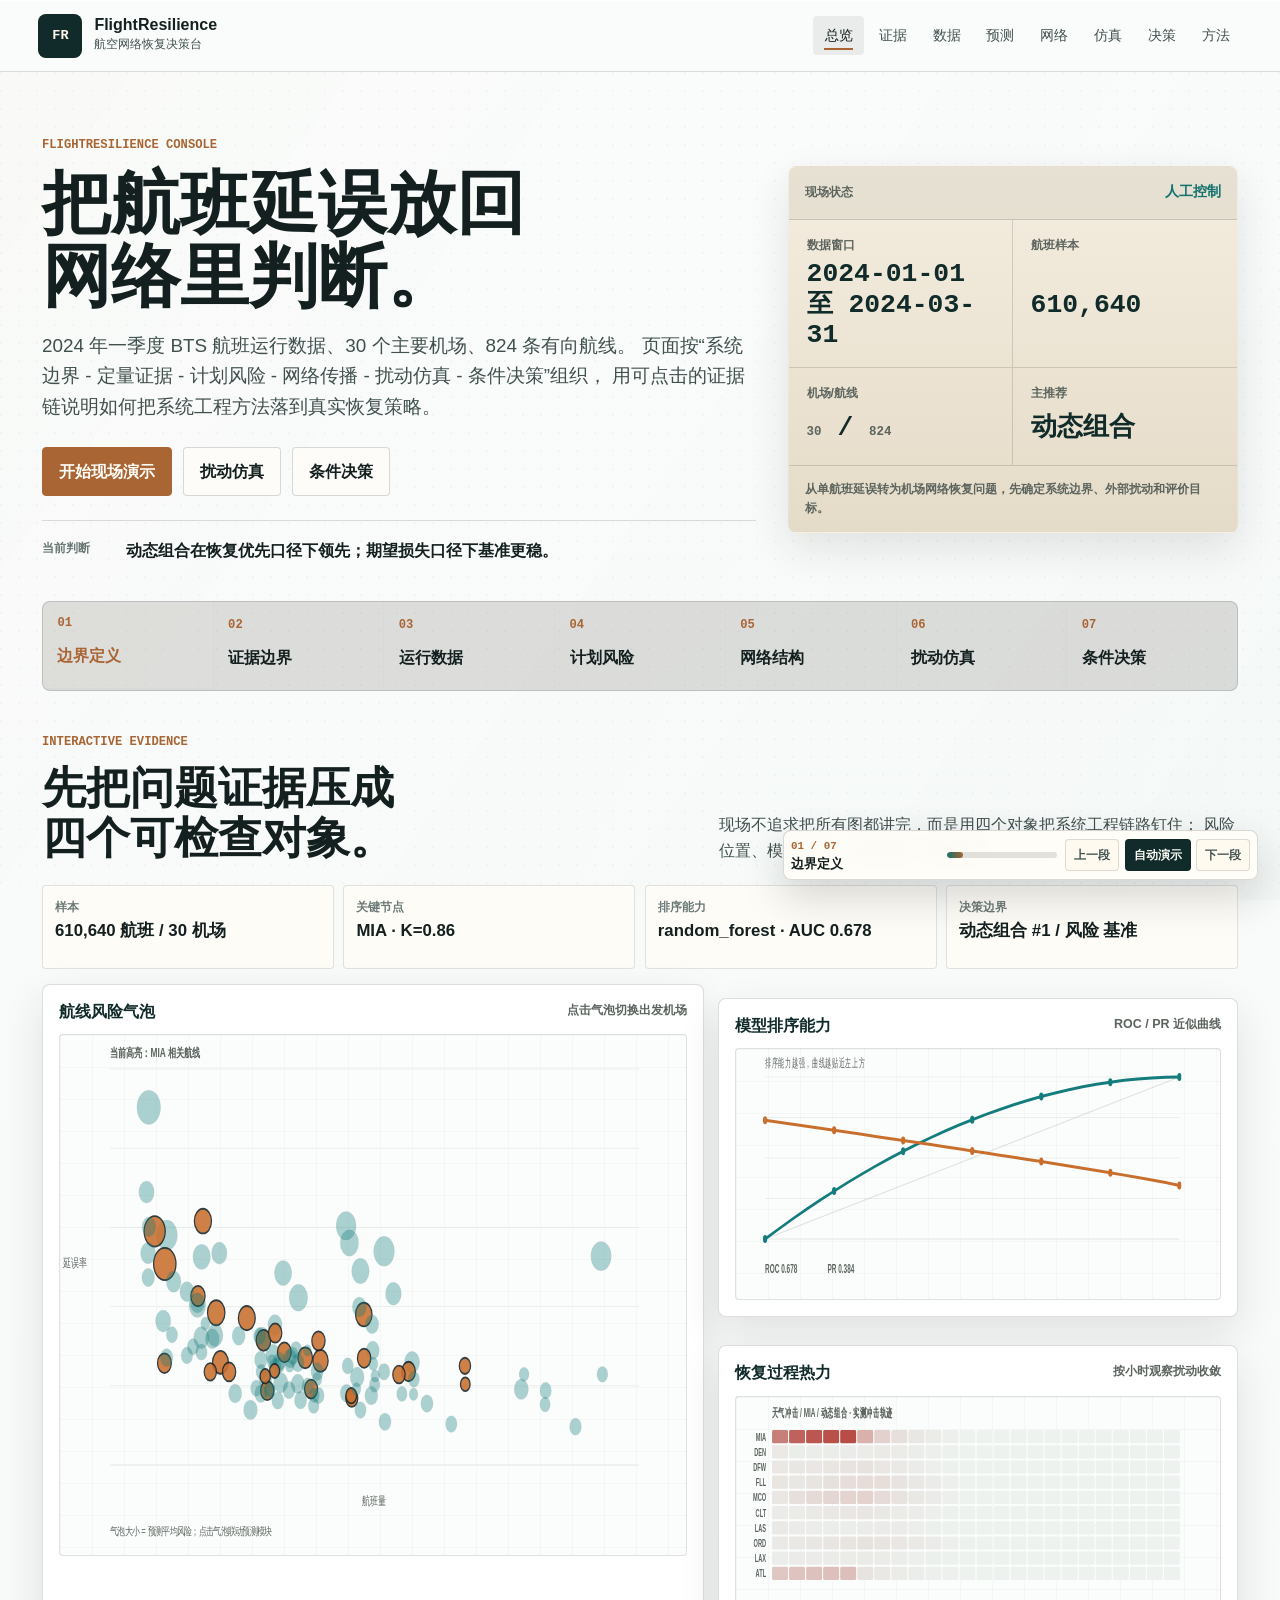
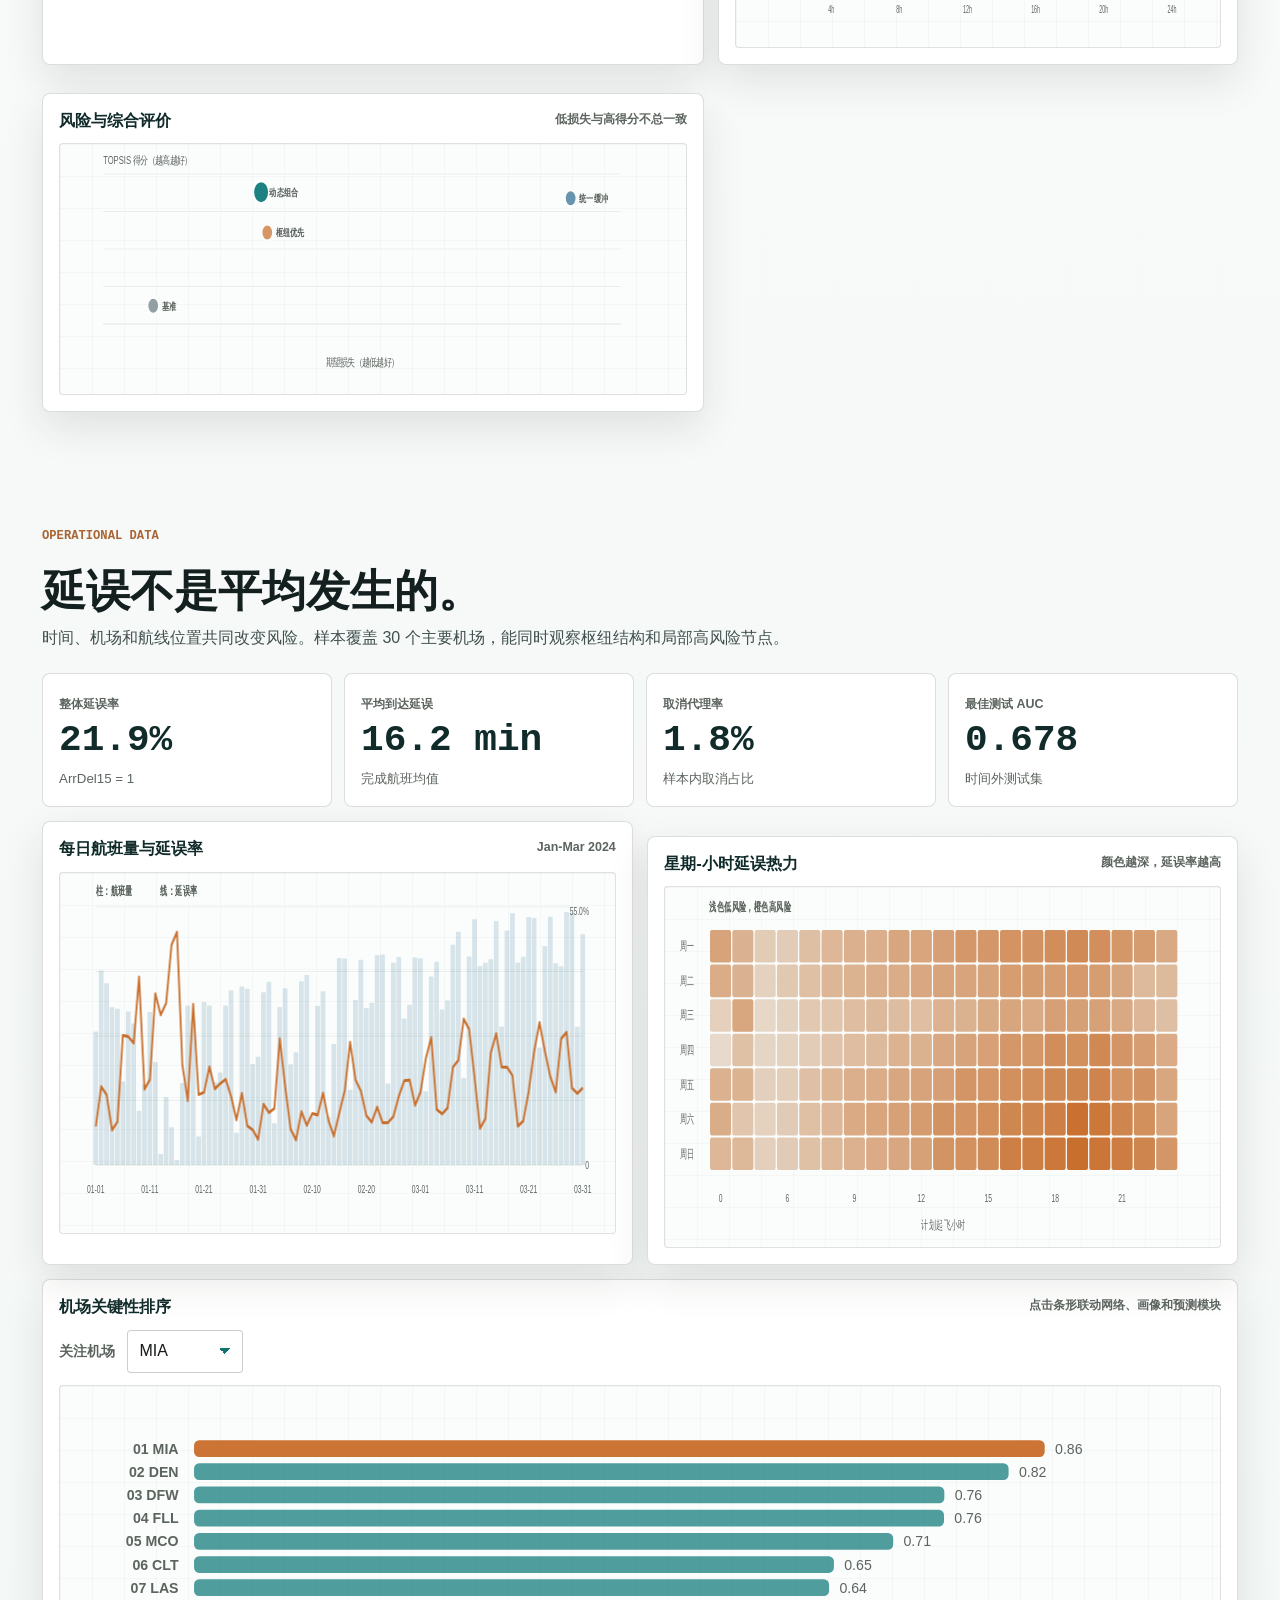
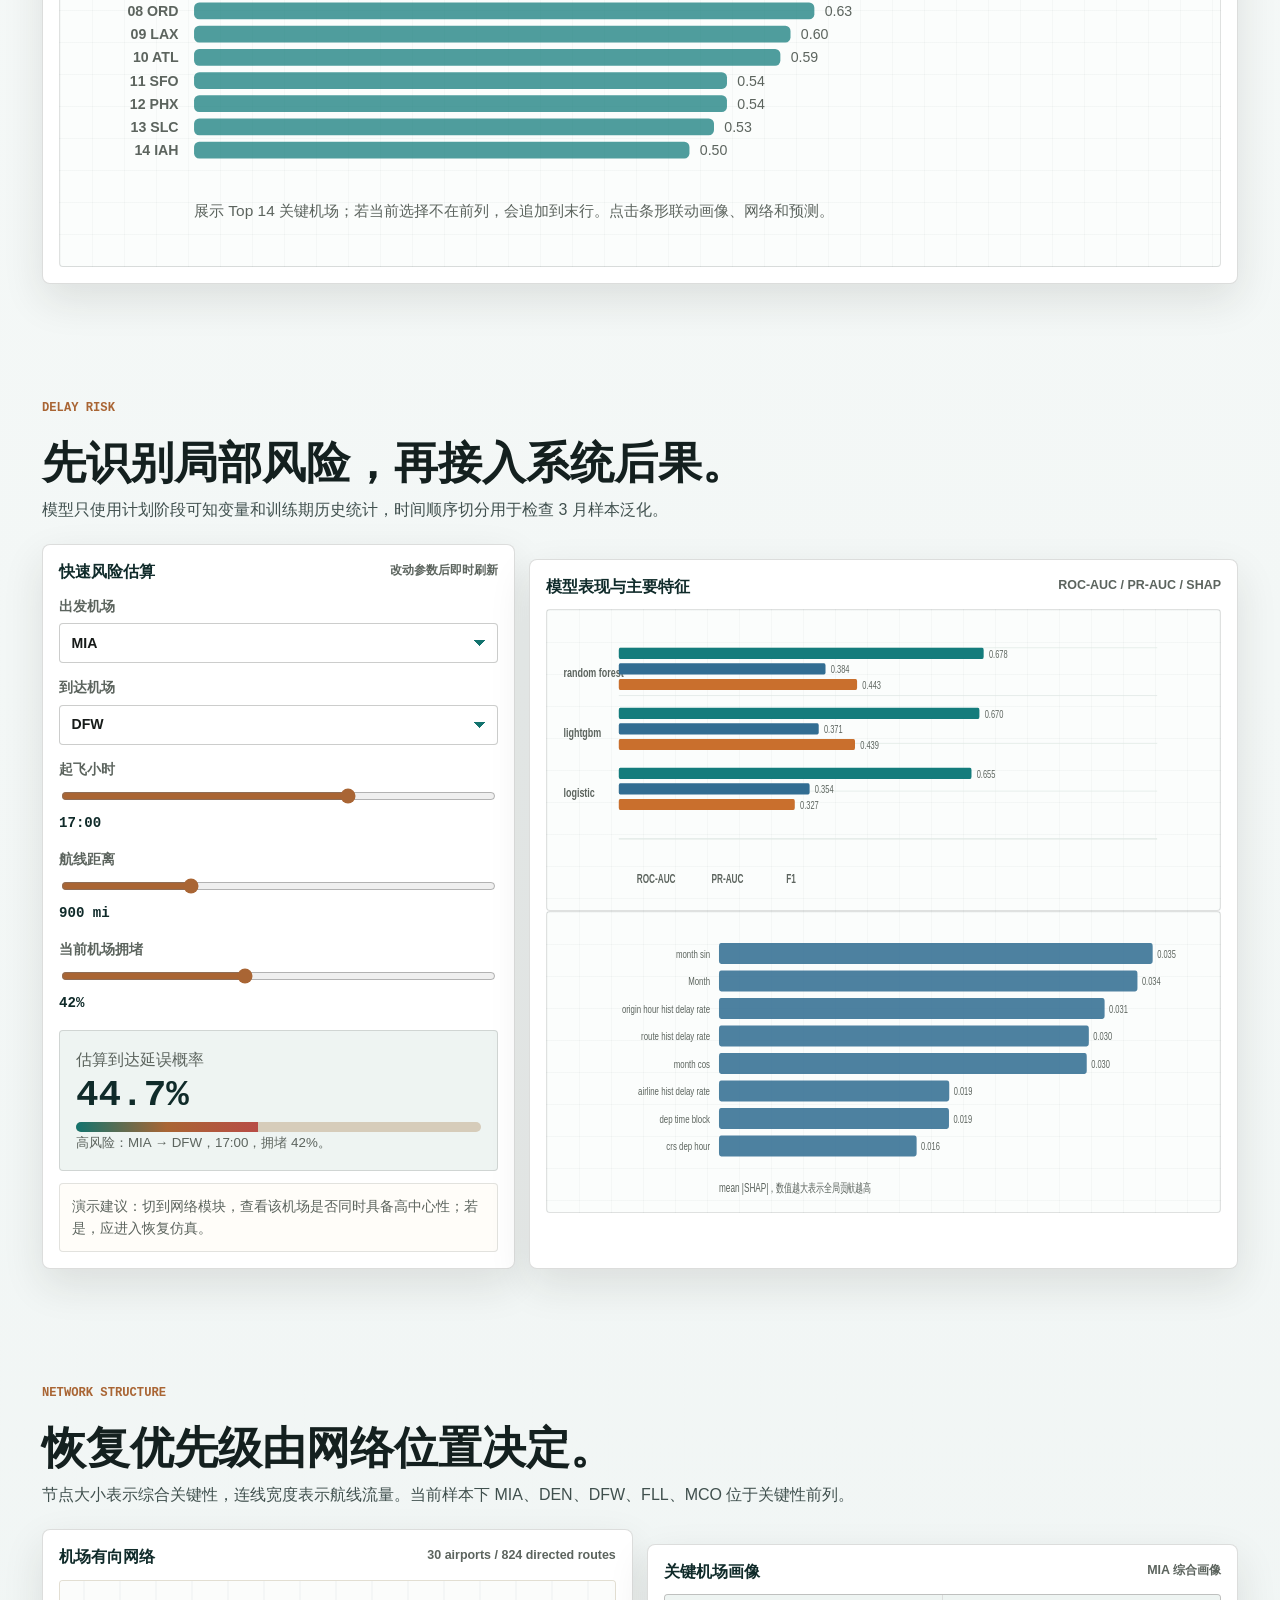
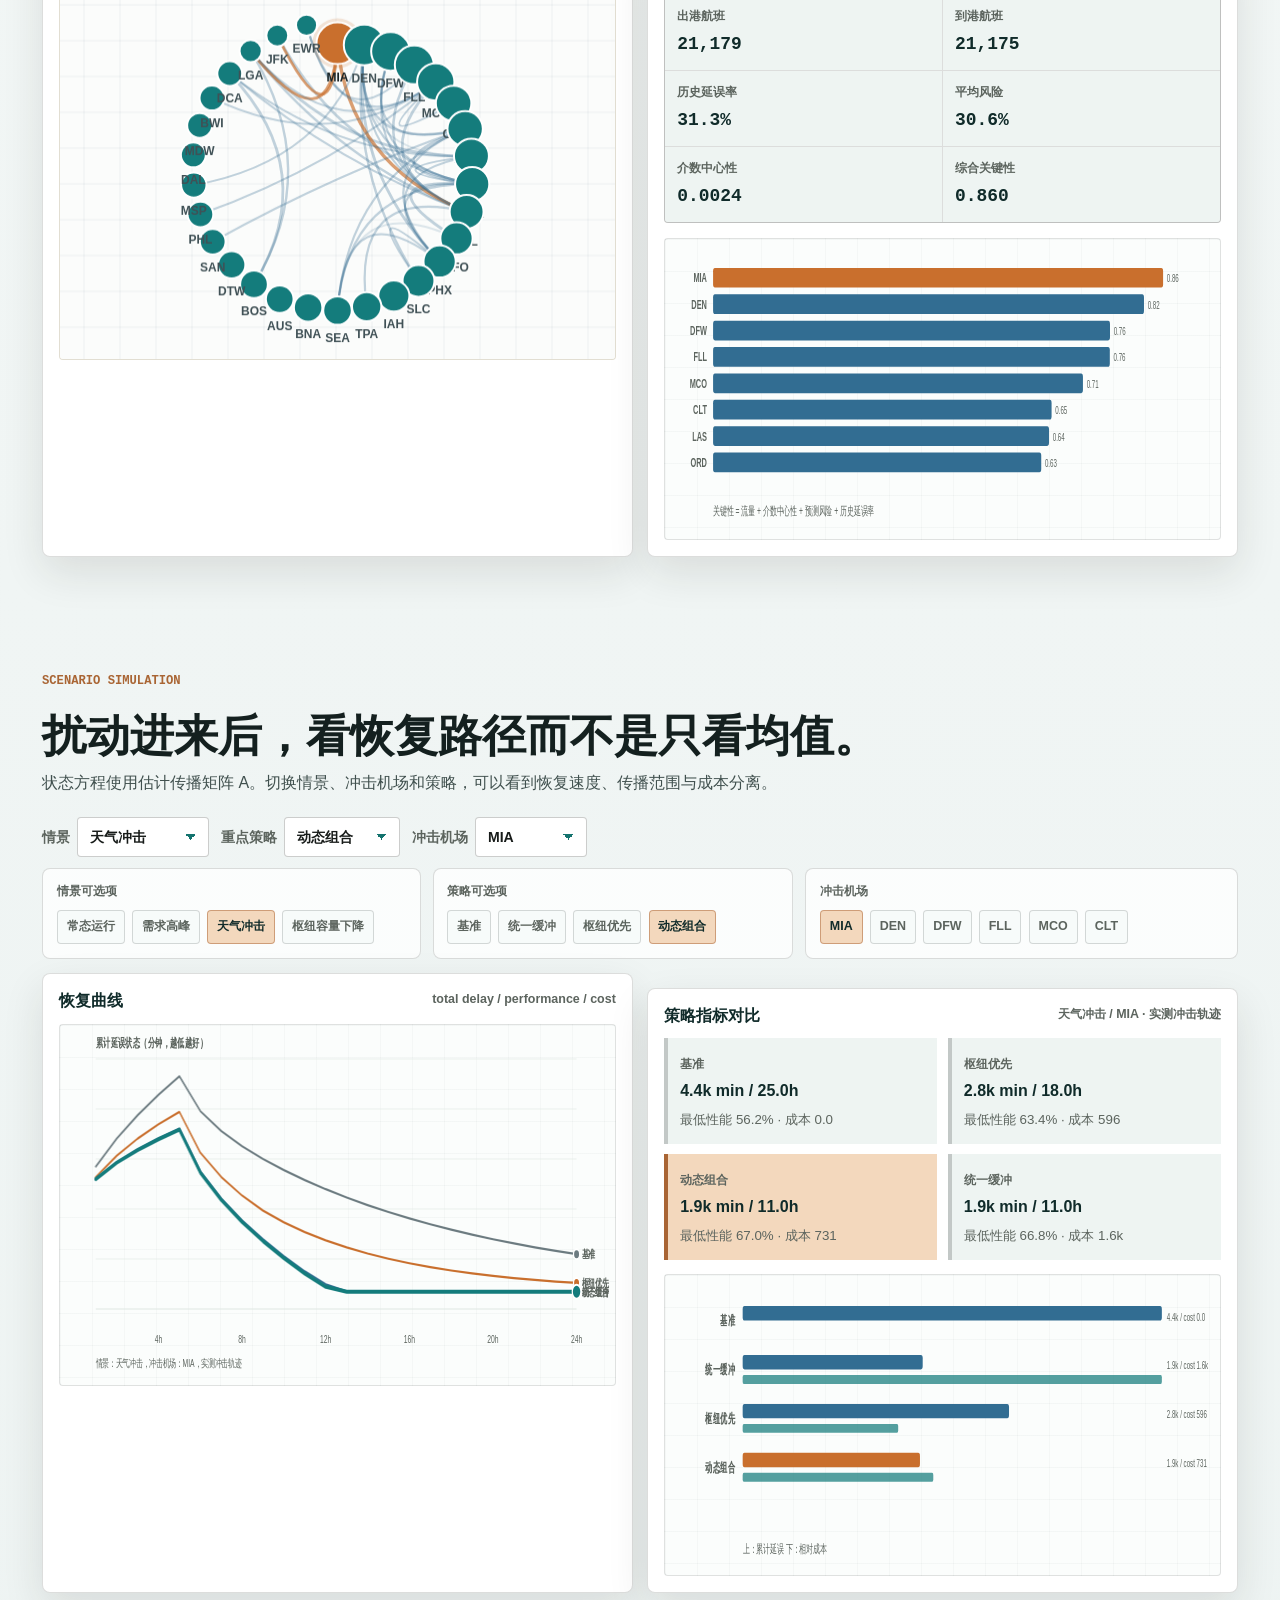
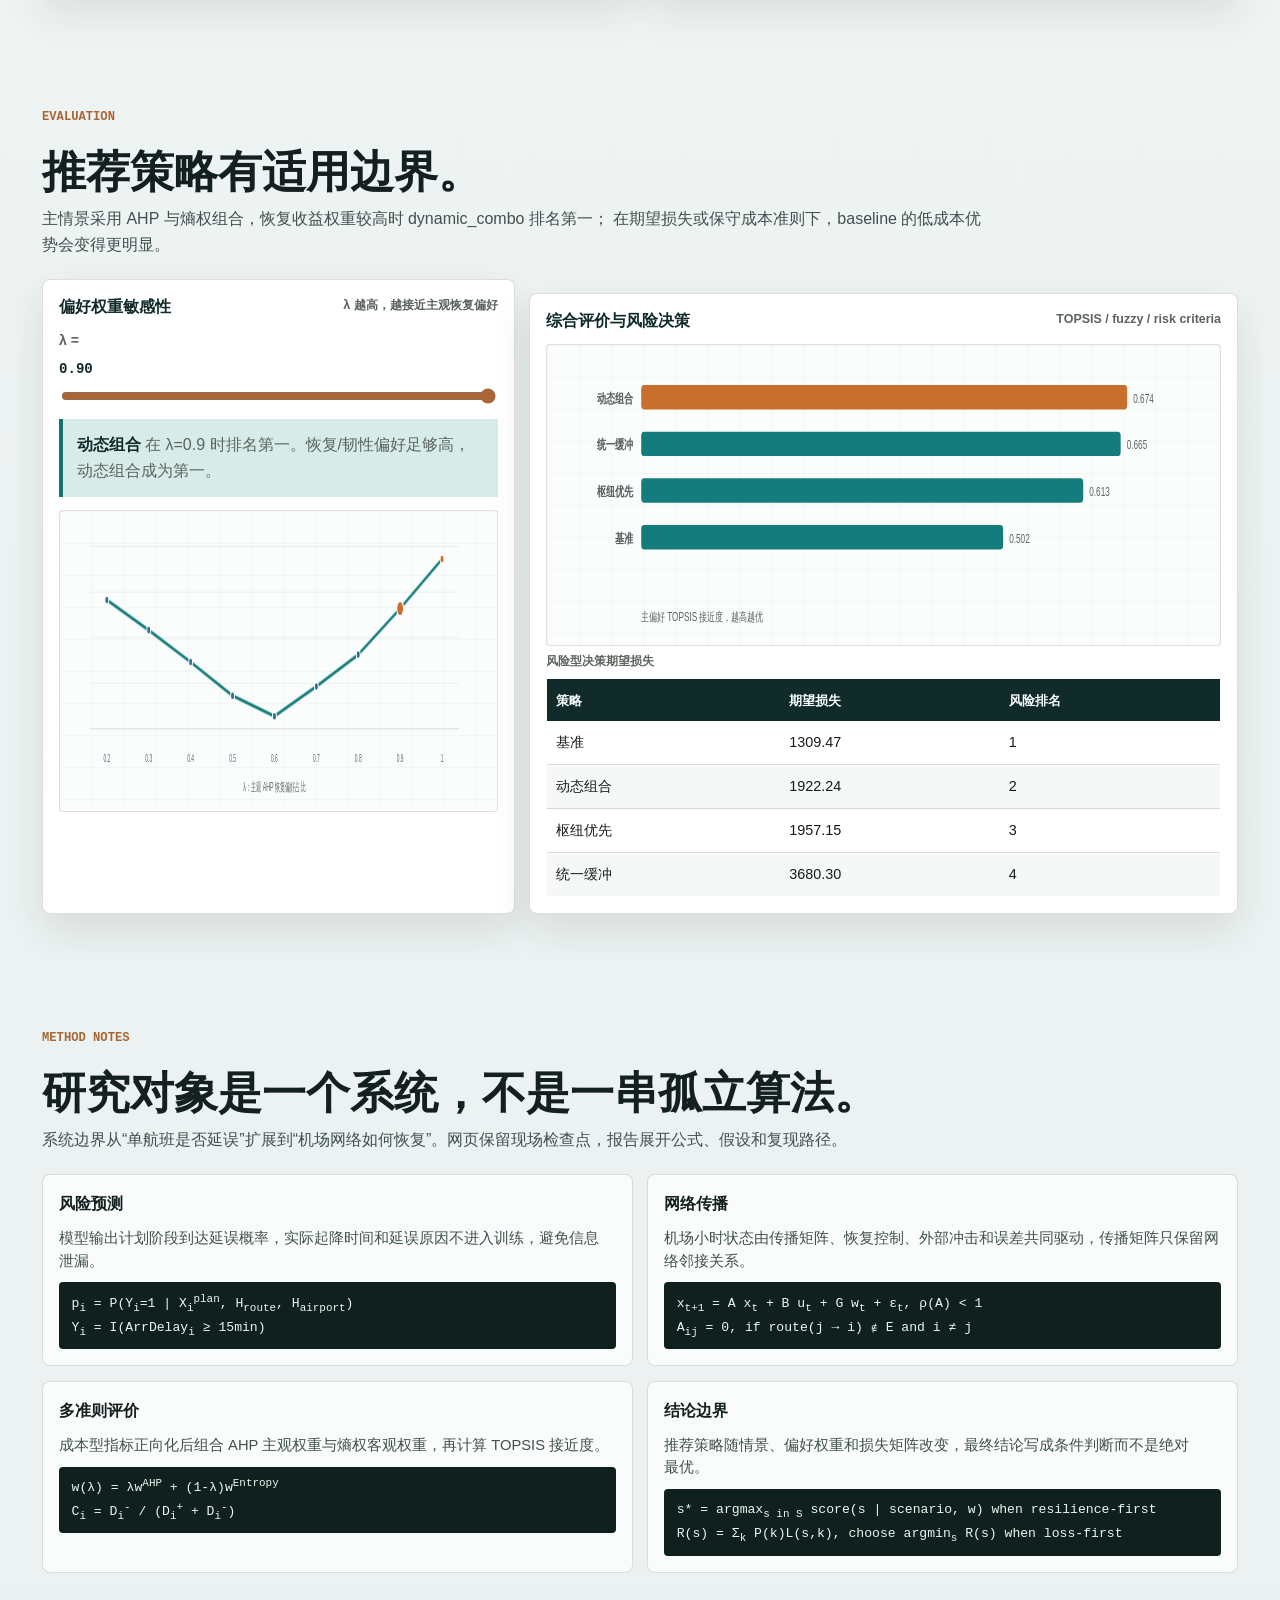
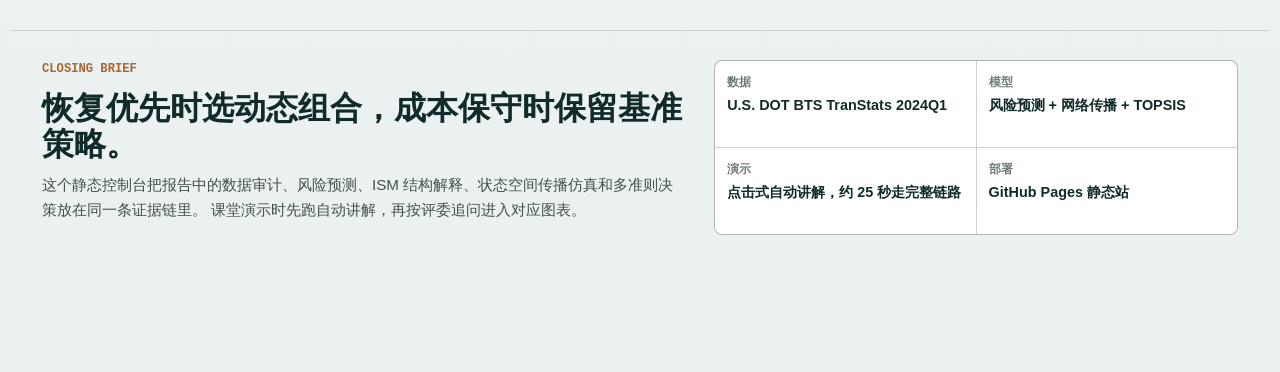
==== commit 550d2672: "Sync final deliverables and project structure" ====
--- a/提交包/04_FlightResilience_Static_Web/index.html
+++ b/提交包/04_FlightResilience_Static_Web/index.html
@@ -27,6 +27,7 @@
       </div>
       <nav class="nav-links" aria-label="模块导航">
         <a href="#overview">总览</a>
+        <a href="#evidence">证据</a>
         <a href="#dashboard">数据</a>
         <a href="#prediction">预测</a>
         <a href="#network">网络</a>
@@ -40,8 +41,8 @@
 
     <aside class="presentation-dock" aria-label="演示控制">
       <div class="dock-copy">
-        <span id="tour-step-label">01 / 06</span>
-        <strong id="tour-title">系统总览</strong>
+        <span id="tour-step-label">01 / 07</span>
+        <strong id="tour-title">边界定义</strong>
       </div>
       <div class="dock-progress" aria-hidden="true"><span id="tour-progress"></span></div>
       <div class="dock-actions">
@@ -51,6 +52,13 @@
       </div>
     </aside>
 
+    <aside class="demo-caption" id="demo-caption" aria-live="polite" aria-label="自动演示讲解">
+      <span id="demo-caption-step">01 / 07</span>
+      <strong id="demo-caption-title">边界定义</strong>
+      <p id="demo-caption-line">先定义系统边界，再进入定量证据、传播仿真和条件决策。</p>
+      <small id="demo-caption-action">点击“自动演示”后按顺序操作。</small>
+    </aside>
+
     <main id="main">
       <section class="hero" id="overview">
         <div class="hero-copy">
@@ -58,13 +66,13 @@
           <h1>把航班延误放回网络里判断。</h1>
           <p class="lede">
             2024 年一季度 BTS 航班运行数据、30 个主要机场、824 条有向航线。
-            页面按“数据审计 - 计划风险 - 网络传播 - 扰动仿真 - 策略决策”组织，
-            每一步都能追溯到表、矩阵和情景结果。
+            页面按“系统边界 - 定量证据 - 计划风险 - 网络传播 - 扰动仿真 - 条件决策”组织，
+            用可点击的证据链说明如何把系统工程方法落到真实恢复策略。
           </p>
           <div class="hero-actions">
             <button class="button primary" id="hero-tour" type="button">开始现场演示</button>
             <a class="button secondary" href="#simulation">扰动仿真</a>
-            <a class="button secondary" href="#decision">策略决策</a>
+            <a class="button secondary" href="#decision">条件决策</a>
           </div>
           <div class="hero-note" aria-label="研究判断">
             <span>当前判断</span>
@@ -102,24 +110,25 @@
 
       <section class="section tight" aria-label="系统工程流程">
         <div class="flow" id="tour-flow">
-          <button type="button" data-step="0"><span>01</span>系统总览</button>
-          <button type="button" data-step="1"><span>02</span>运行数据</button>
-          <button type="button" data-step="2"><span>03</span>计划风险</button>
-          <button type="button" data-step="3"><span>04</span>网络结构</button>
-          <button type="button" data-step="4"><span>05</span>扰动仿真</button>
-          <button type="button" data-step="5"><span>06</span>策略决策</button>
-        </div>
-      </section>
-
-      <section class="section proof-section" aria-label="交互证据图板">
+          <button type="button" data-step="0"><span>01</span>边界定义</button>
+          <button type="button" data-step="1"><span>02</span>证据边界</button>
+          <button type="button" data-step="2"><span>03</span>运行数据</button>
+          <button type="button" data-step="3"><span>04</span>计划风险</button>
+          <button type="button" data-step="4"><span>05</span>网络结构</button>
+          <button type="button" data-step="5"><span>06</span>扰动仿真</button>
+          <button type="button" data-step="6"><span>07</span>条件决策</button>
+        </div>
+      </section>
+
+      <section class="section proof-section" id="evidence" aria-label="交互证据图板">
         <div class="section-heading split">
           <div>
             <p class="eyebrow">Interactive evidence</p>
-            <h2>四张证据图先给出边界。</h2>
-          </div>
-          <p>
-            悬停看数值，点击航线或策略会联动下方模块。现场只看四件事：
-            风险在哪里、模型能否排序、扰动怎样扩散、策略为什么换位。
+            <h2>先把问题证据压成四个可检查对象。</h2>
+          </div>
+          <p>
+            现场不追求把所有图都讲完，而是用四个对象把系统工程链路钉住：
+            风险位置、模型排序、传播收敛、策略换位。
           </p>
         </div>
         <div class="brief-row" id="evidence-brief"></div>
@@ -406,32 +415,32 @@
             <h3>风险预测</h3>
             <p>模型输出计划阶段到达延误概率，实际起降时间和延误原因不进入训练，避免信息泄漏。</p>
             <div class="formula-line">
-              <span>p<sub>i</sub> = P(y<sub>i</sub>=1 | x<sub>i</sub>)</span>
-              <span>y<sub>i</sub> = I(ArrDel15<sub>i</sub>=1)</span>
+              <span class="formula-text">p<sub>i</sub> = P(Y<sub>i</sub>=1 | X<sub>i</sub><sup>plan</sup>, H<sub>route</sub>, H<sub>airport</sub>)</span>
+              <span class="formula-text">Y<sub>i</sub> = I(ArrDelay<sub>i</sub> ≥ 15min)</span>
             </div>
           </article>
           <article class="method-block">
             <h3>网络传播</h3>
             <p>机场小时状态由传播矩阵、恢复控制、外部冲击和误差共同驱动，传播矩阵只保留网络邻接关系。</p>
             <div class="formula-line">
-              <span>x(t+1) = A x(t) + B u(t) + G w(t) + epsilon(t)</span>
-              <span>rho(A) &lt; 1</span>
+              <span class="formula-text">x<sub>t+1</sub> = A x<sub>t</sub> + B u<sub>t</sub> + G w<sub>t</sub> + ε<sub>t</sub>, ρ(A) &lt; 1</span>
+              <span class="formula-text">A<sub>ij</sub> = 0, if route(j → i) ∉ E and i ≠ j</span>
             </div>
           </article>
           <article class="method-block">
             <h3>多准则评价</h3>
             <p>成本型指标正向化后组合 AHP 主观权重与熵权客观权重，再计算 TOPSIS 接近度。</p>
             <div class="formula-line">
-              <span>w = lambda w<sup>AHP</sup> + (1-lambda) w<sup>Entropy</sup></span>
-              <span>C<sub>i</sub> = D<sub>i</sub><sup>-</sup> / (D<sub>i</sub><sup>+</sup> + D<sub>i</sub><sup>-</sup>)</span>
+              <span class="formula-text">w(λ) = λw<sup>AHP</sup> + (1-λ)w<sup>Entropy</sup></span>
+              <span class="formula-text">C<sub>i</sub> = D<sub>i</sub><sup>-</sup> / (D<sub>i</sub><sup>+</sup> + D<sub>i</sub><sup>-</sup>)</span>
             </div>
           </article>
           <article class="method-block">
             <h3>结论边界</h3>
             <p>推荐策略随情景、偏好权重和损失矩阵改变，最终结论写成条件判断而不是绝对最优。</p>
             <div class="formula-line">
-              <span>s* = argmax<sub>s in S</sub> score(s | scenario, w)</span>
-              <span>L(s) = sum<sub>k</sub> P(k) loss(s,k)</span>
+              <span class="formula-text">s* = argmax<sub>s in S</sub> score(s | scenario, w) when resilience-first</span>
+              <span class="formula-text">R(s) = Σ<sub>k</sub> P(k)L(s,k), choose argmin<sub>s</sub> R(s) when loss-first</span>
             </div>
           </article>
         </div>
--- a/提交包/04_FlightResilience_Static_Web/assets/css/styles.css
+++ b/提交包/04_FlightResilience_Static_Web/assets/css/styles.css
@@ -25,8 +25,9 @@
   --radius: 8px;
   --radius-lg: 8px;
   --max: 1260px;
-  --font: "MiSans", "HarmonyOS Sans SC", "Microsoft YaHei UI", "PingFang SC", "Segoe UI", Arial, sans-serif;
-  --mono: "Cascadia Mono", "SFMono-Regular", Consolas, "Liberation Mono", monospace;
+  --font: "IBM Plex Sans SC", "HarmonyOS Sans SC", "Source Han Sans SC", "Noto Sans CJK SC", "Microsoft YaHei UI", "PingFang SC", "Segoe UI", Arial, sans-serif;
+  --font-heading: "HarmonyOS Sans SC", "Source Han Sans SC", "Noto Sans CJK SC", "Microsoft YaHei UI", "PingFang SC", sans-serif;
+  --mono: "Cascadia Mono", "JetBrains Mono", "SFMono-Regular", Consolas, "Liberation Mono", monospace;
   --ease: cubic-bezier(0.2, 0.82, 0.18, 1);
 }
 
@@ -41,7 +42,7 @@
 body {
   margin: 0;
   min-width: 320px;
-  padding-bottom: 86px;
+  padding-bottom: 92px;
   background:
     linear-gradient(180deg, rgba(250, 252, 251, 0.98), rgba(243, 247, 246, 0.98) 46%, rgba(234, 241, 240, 0.99)),
     repeating-linear-gradient(90deg, rgba(18, 43, 42, 0.03) 0 1px, transparent 1px 76px),
@@ -49,7 +50,10 @@
     var(--bg);
   color: var(--ink);
   font-family: var(--font);
-  line-height: 1.55;
+  line-height: 1.6;
+  font-variant-numeric: tabular-nums;
+  letter-spacing: 0;
+  line-break: loose;
   text-rendering: optimizeLegibility;
 }
 
@@ -119,13 +123,13 @@
   left: 0;
   top: 0;
   z-index: 90;
-  width: 18px;
-  height: 18px;
+  width: 22px;
+  height: 22px;
   transform: translate(-50%, -50%) scale(0);
   border: 2px solid #ffffff;
   border-radius: 999px;
   background: var(--copper);
-  box-shadow: 0 0 0 8px rgba(169, 101, 52, 0.16), 0 10px 24px rgba(20, 32, 31, 0.25);
+  box-shadow: 0 0 0 8px rgba(169, 101, 52, 0.16), 0 0 0 18px rgba(19, 115, 110, 0.08), 0 10px 24px rgba(20, 32, 31, 0.25);
   opacity: 0;
   pointer-events: none;
   transition: left 360ms var(--ease), top 360ms var(--ease), opacity 160ms var(--ease), transform 160ms var(--ease);
@@ -145,29 +149,45 @@
   outline: 3px solid rgba(169, 101, 52, 0.48) !important;
   outline-offset: 4px;
   box-shadow: 0 0 0 8px rgba(169, 101, 52, 0.12), var(--shadow) !important;
+  animation: demo-pulse 880ms var(--ease) both;
 }
 
 svg .is-demo-target {
   filter: drop-shadow(0 0 8px rgba(169, 101, 52, 0.42));
 }
 
+@keyframes demo-pulse {
+  0% {
+    outline-color: rgba(169, 101, 52, 0);
+    box-shadow: 0 0 0 0 rgba(169, 101, 52, 0);
+  }
+  42% {
+    outline-color: rgba(169, 101, 52, 0.58);
+    box-shadow: 0 0 0 12px rgba(169, 101, 52, 0.14), var(--shadow);
+  }
+  100% {
+    outline-color: rgba(169, 101, 52, 0.42);
+    box-shadow: 0 0 0 8px rgba(169, 101, 52, 0.1), var(--shadow);
+  }
+}
+
 .presentation-dock {
   position: fixed;
-  right: clamp(0.75rem, 2vw, 1.4rem);
-  top: 86px;
-  bottom: auto;
-  z-index: 70;
-  display: grid;
-  grid-template-columns: minmax(130px, 190px) 76px auto;
+  right: clamp(0.75rem, 2vw, 1.35rem);
+  bottom: clamp(0.75rem, 2vw, 1.25rem);
+  z-index: 86;
+  display: grid;
+  grid-template-columns: minmax(98px, 148px) minmax(72px, 110px) auto;
   align-items: center;
-  gap: 0.55rem;
-  max-width: calc(100vw - 1.5rem);
-  padding: 0.48rem;
+  gap: 0.5rem;
+  max-width: min(560px, calc(100vw - 1.5rem));
+  margin: 0;
+  padding: 0.45rem;
   border: 1px solid rgba(23, 27, 25, 0.16);
   border-radius: var(--radius);
-  background: rgba(255, 253, 247, 0.92);
+  background: rgba(255, 253, 247, 0.94);
   backdrop-filter: blur(14px);
-  box-shadow: 0 10px 28px rgba(26, 29, 27, 0.15);
+  box-shadow: 0 16px 42px rgba(26, 29, 27, 0.18);
 }
 
 .dock-copy {
@@ -204,13 +224,90 @@
   width: 0;
   height: 100%;
   border-radius: inherit;
-  background: linear-gradient(90deg, var(--teal), var(--copper));
+  background:
+    linear-gradient(90deg, var(--teal), var(--copper)),
+    repeating-linear-gradient(115deg, rgba(255, 255, 255, 0.34) 0 6px, transparent 6px 13px);
   transition: width 280ms var(--ease);
+}
+
+.tour-is-playing .dock-progress span {
+  animation: progress-breathe 1500ms ease-in-out infinite;
 }
 
 .dock-actions {
   display: flex;
   gap: 0.35rem;
+}
+
+.demo-caption {
+  position: fixed;
+  left: clamp(0.9rem, 2vw, 1.35rem);
+  bottom: clamp(0.9rem, 2vw, 1.25rem);
+  z-index: 84;
+  width: min(410px, calc(100vw - 2rem));
+  padding: 0.72rem 0.82rem;
+  border: 1px solid rgba(255, 255, 255, 0.18);
+  border-radius: var(--radius);
+  background: rgba(16, 43, 42, 0.94);
+  color: #fffdf6;
+  box-shadow: 0 16px 40px rgba(20, 32, 31, 0.26);
+  opacity: 0;
+  pointer-events: none;
+  transform: translateY(16px);
+  transition: opacity 220ms var(--ease), transform 220ms var(--ease);
+}
+
+.demo-caption::before {
+  content: "";
+  position: absolute;
+  left: 0;
+  top: 0.72rem;
+  bottom: 0.72rem;
+  width: 3px;
+  border-radius: 0 999px 999px 0;
+  background: linear-gradient(180deg, var(--copper), var(--teal));
+}
+
+.tour-is-playing .demo-caption {
+  opacity: 1;
+  transform: translateY(0);
+}
+
+.demo-caption span {
+  display: inline-block;
+  margin-bottom: 0.2rem;
+  color: #f3d8bd;
+  font-family: var(--mono);
+  font-size: 0.7rem;
+  font-weight: 900;
+}
+
+.demo-caption strong,
+.demo-caption p,
+.demo-caption small {
+  display: block;
+}
+
+.demo-caption strong {
+  font-size: 0.98rem;
+  line-height: 1.24;
+}
+
+.demo-caption p {
+  margin: 0.28rem 0 0;
+  color: rgba(255, 253, 246, 0.9);
+  font-size: 0.86rem;
+  line-height: 1.48;
+  text-wrap: pretty;
+}
+
+.demo-caption small {
+  margin-top: 0.45rem;
+  padding-top: 0.45rem;
+  border-top: 1px solid rgba(255, 255, 255, 0.14);
+  color: rgba(255, 253, 246, 0.72);
+  font-size: 0.76rem;
+  line-height: 1.42;
 }
 
 .dock-actions button,
@@ -355,14 +452,18 @@
 h2,
 h3,
 p {
-  overflow-wrap: anywhere;
+  overflow-wrap: break-word;
+  word-break: normal;
+  text-wrap: pretty;
 }
 
 h1 {
   max-width: 880px;
   margin: 0;
-  font-size: clamp(2.55rem, 6vw, 5.15rem);
-  line-height: 1.02;
+  font-family: var(--font-heading);
+  font-weight: 880;
+  font-size: clamp(2.4rem, 5.4vw, 4.8rem);
+  line-height: 1.05;
   letter-spacing: 0;
   text-wrap: balance;
 }
@@ -537,8 +638,10 @@
 .section-heading h2 {
   margin: 0;
   color: var(--ink);
-  font-size: clamp(1.65rem, 4vw, 3.05rem);
-  line-height: 1.08;
+  font-family: var(--font-heading);
+  font-weight: 860;
+  font-size: clamp(1.58rem, 3.55vw, 2.72rem);
+  line-height: 1.14;
   letter-spacing: 0;
   text-wrap: balance;
 }
@@ -551,7 +654,7 @@
 
 .flow {
   display: grid;
-  grid-template-columns: repeat(6, minmax(0, 1fr));
+  grid-template-columns: repeat(7, minmax(0, 1fr));
   gap: 1px;
   overflow: hidden;
   border: 1px solid var(--line);
@@ -782,6 +885,27 @@
   font-family: var(--font);
 }
 
+.chart svg path,
+.chart svg rect,
+.chart svg circle {
+  transition: opacity 220ms var(--ease), transform 220ms var(--ease), stroke-width 220ms var(--ease), r 220ms var(--ease);
+}
+
+.chart svg path {
+  animation: chart-line-in 520ms var(--ease) both;
+}
+
+.chart svg circle[role="button"],
+.chart svg rect[role="button"] {
+  cursor: pointer;
+}
+
+.chart svg circle[role="button"]:hover,
+.chart svg rect[role="button"]:hover {
+  transform: scale(1.06);
+  transform-origin: center;
+}
+
 .chart .empty {
   display: grid;
   place-items: center;
@@ -804,6 +928,14 @@
   font-weight: 760;
 }
 
+.sim-controls label,
+.airport-toolbar label {
+  display: inline-flex;
+  align-items: center;
+  gap: 0.45rem;
+  white-space: nowrap;
+}
+
 select,
 input[type="range"] {
   accent-color: var(--copper);
@@ -811,6 +943,7 @@
 
 select {
   min-height: 40px;
+  min-width: 116px;
   max-width: 100%;
   padding: 0.48rem 2.15rem 0.48rem 0.72rem;
   border: 1px solid rgba(23, 27, 25, 0.22);
@@ -826,6 +959,10 @@
   transition: border-color 160ms var(--ease), box-shadow 160ms var(--ease), background-color 160ms var(--ease);
 }
 
+#shock-airport-select {
+  min-width: 112px;
+}
+
 select:hover {
   border-color: rgba(19, 115, 110, 0.46);
   box-shadow: 0 0 0 3px rgba(19, 115, 110, 0.08);
@@ -833,7 +970,7 @@
 
 .option-ledger {
   display: grid;
-  grid-template-columns: repeat(2, minmax(0, 1fr));
+  grid-template-columns: minmax(0, 1.05fr) minmax(0, 1fr) minmax(0, 1.2fr);
   gap: 0.75rem;
   margin: -0.15rem 0 0.9rem;
 }
@@ -858,6 +995,7 @@
   display: flex;
   flex-wrap: wrap;
   gap: 0.45rem;
+  align-items: center;
 }
 
 .option-chip {
@@ -997,9 +1135,21 @@
 }
 
 .strategy-card {
+  width: 100%;
   padding: 0.75rem;
+  border: 0;
   border-left: 4px solid rgba(23, 27, 25, 0.2);
   background: var(--panel-soft);
+  color: inherit;
+  font: inherit;
+  text-align: left;
+  cursor: pointer;
+  transition: transform 160ms var(--ease), background 160ms var(--ease), border-color 160ms var(--ease);
+}
+
+.strategy-card:hover {
+  transform: translateY(-2px);
+  background: #f6fbf9;
 }
 
 .strategy-card.active {
@@ -1101,7 +1251,8 @@
 }
 
 .formula-line {
-  display: block;
+  display: grid;
+  gap: 0.22rem;
   max-width: 100%;
   padding: 0.64rem 0.72rem;
   border: 1px solid rgba(23, 27, 25, 0.14);
@@ -1109,15 +1260,20 @@
   background: #10201e;
   color: #eaf7f0;
   font-family: var(--mono);
-  font-size: 0.76rem;
-  line-height: 1.6;
-  overflow-x: auto;
-  white-space: nowrap;
-}
-
-.formula-line span {
-  display: block;
-  min-width: max-content;
+  font-size: clamp(0.72rem, 1.5vw, 0.82rem);
+  line-height: 1.56;
+  overflow-wrap: anywhere;
+  white-space: normal;
+}
+
+.formula-text {
+  display: block;
+  max-width: 100%;
+}
+
+.formula-line sub,
+.formula-line sup {
+  line-height: 0;
 }
 
 code {
@@ -1192,6 +1348,14 @@
   box-shadow: var(--shadow);
   font-size: 0.8rem;
   pointer-events: none;
+  opacity: 0;
+  transform: translateY(4px) scale(0.98);
+  transition: opacity 120ms var(--ease), transform 120ms var(--ease);
+}
+
+.tooltip.is-visible {
+  opacity: 1;
+  transform: translateY(0) scale(1);
 }
 
 .motion-ready [data-reveal] {
@@ -1223,6 +1387,27 @@
   to {
     opacity: 1;
     transform: translateY(0);
+  }
+}
+
+@keyframes chart-line-in {
+  from {
+    opacity: 0.2;
+    stroke-dasharray: 3 9;
+  }
+  to {
+    opacity: 1;
+    stroke-dasharray: 900 0;
+  }
+}
+
+@keyframes progress-breathe {
+  0%,
+  100% {
+    filter: saturate(1);
+  }
+  50% {
+    filter: saturate(1.24) brightness(1.08);
   }
 }
 
@@ -1245,12 +1430,8 @@
   }
 
   .presentation-dock {
-    left: 0.75rem;
-    right: 0.75rem;
-    top: auto;
-    bottom: 0.75rem;
-    grid-template-columns: minmax(0, 1fr) 72px auto;
-    gap: 0.42rem;
+    grid-template-columns: minmax(92px, 128px) 74px auto;
+    gap: 0.4rem;
   }
 
   .hero {
@@ -1329,14 +1510,20 @@
   }
 
   .presentation-dock {
-    position: sticky;
-    top: auto;
-    bottom: auto;
-    left: 0.5rem;
-    right: 0.5rem;
-    margin: 0.5rem;
+    position: fixed;
+    right: 0.55rem;
+    bottom: 0.55rem;
+    left: 0.55rem;
     grid-template-columns: minmax(0, 1fr) 64px;
     padding: 0.38rem;
+  }
+
+  .demo-caption {
+    left: 0.55rem;
+    right: 0.55rem;
+    bottom: 5.35rem;
+    width: auto;
+    padding: 0.64rem 0.72rem;
   }
 
   .dock-actions {
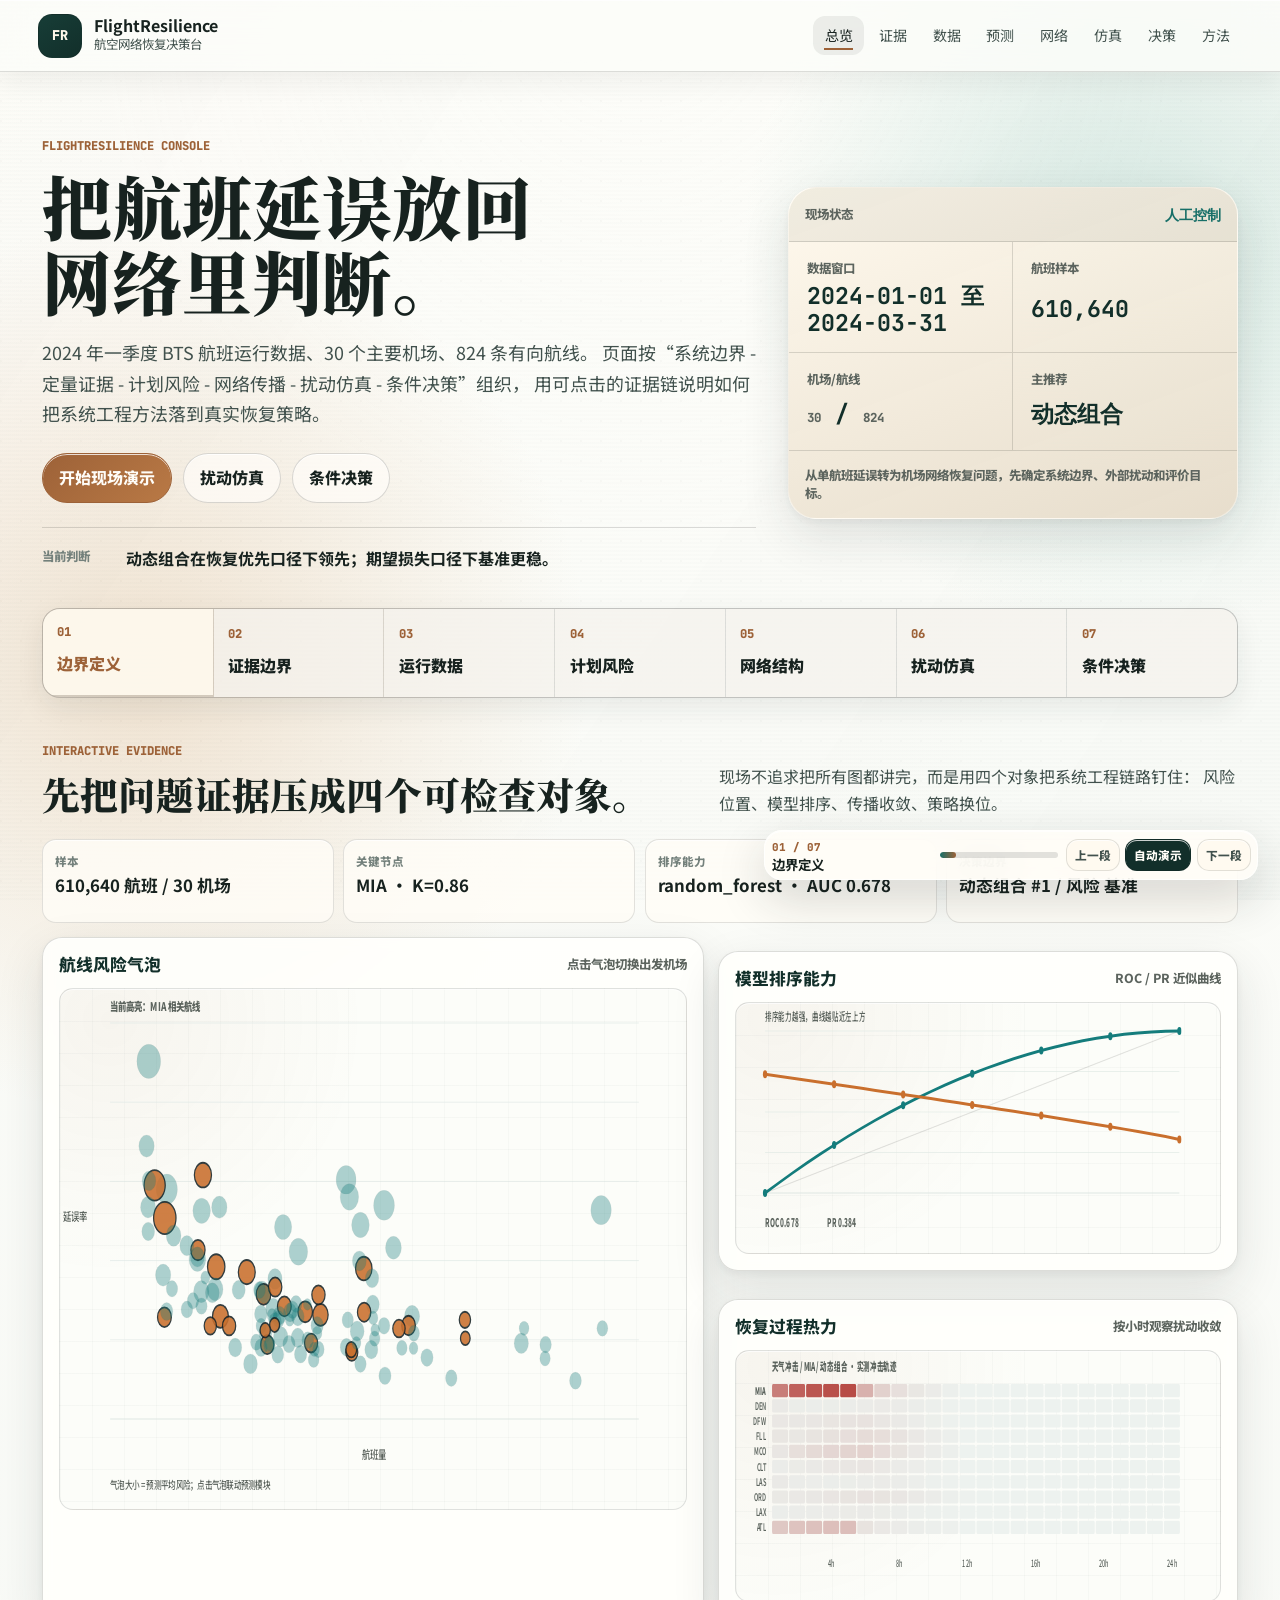
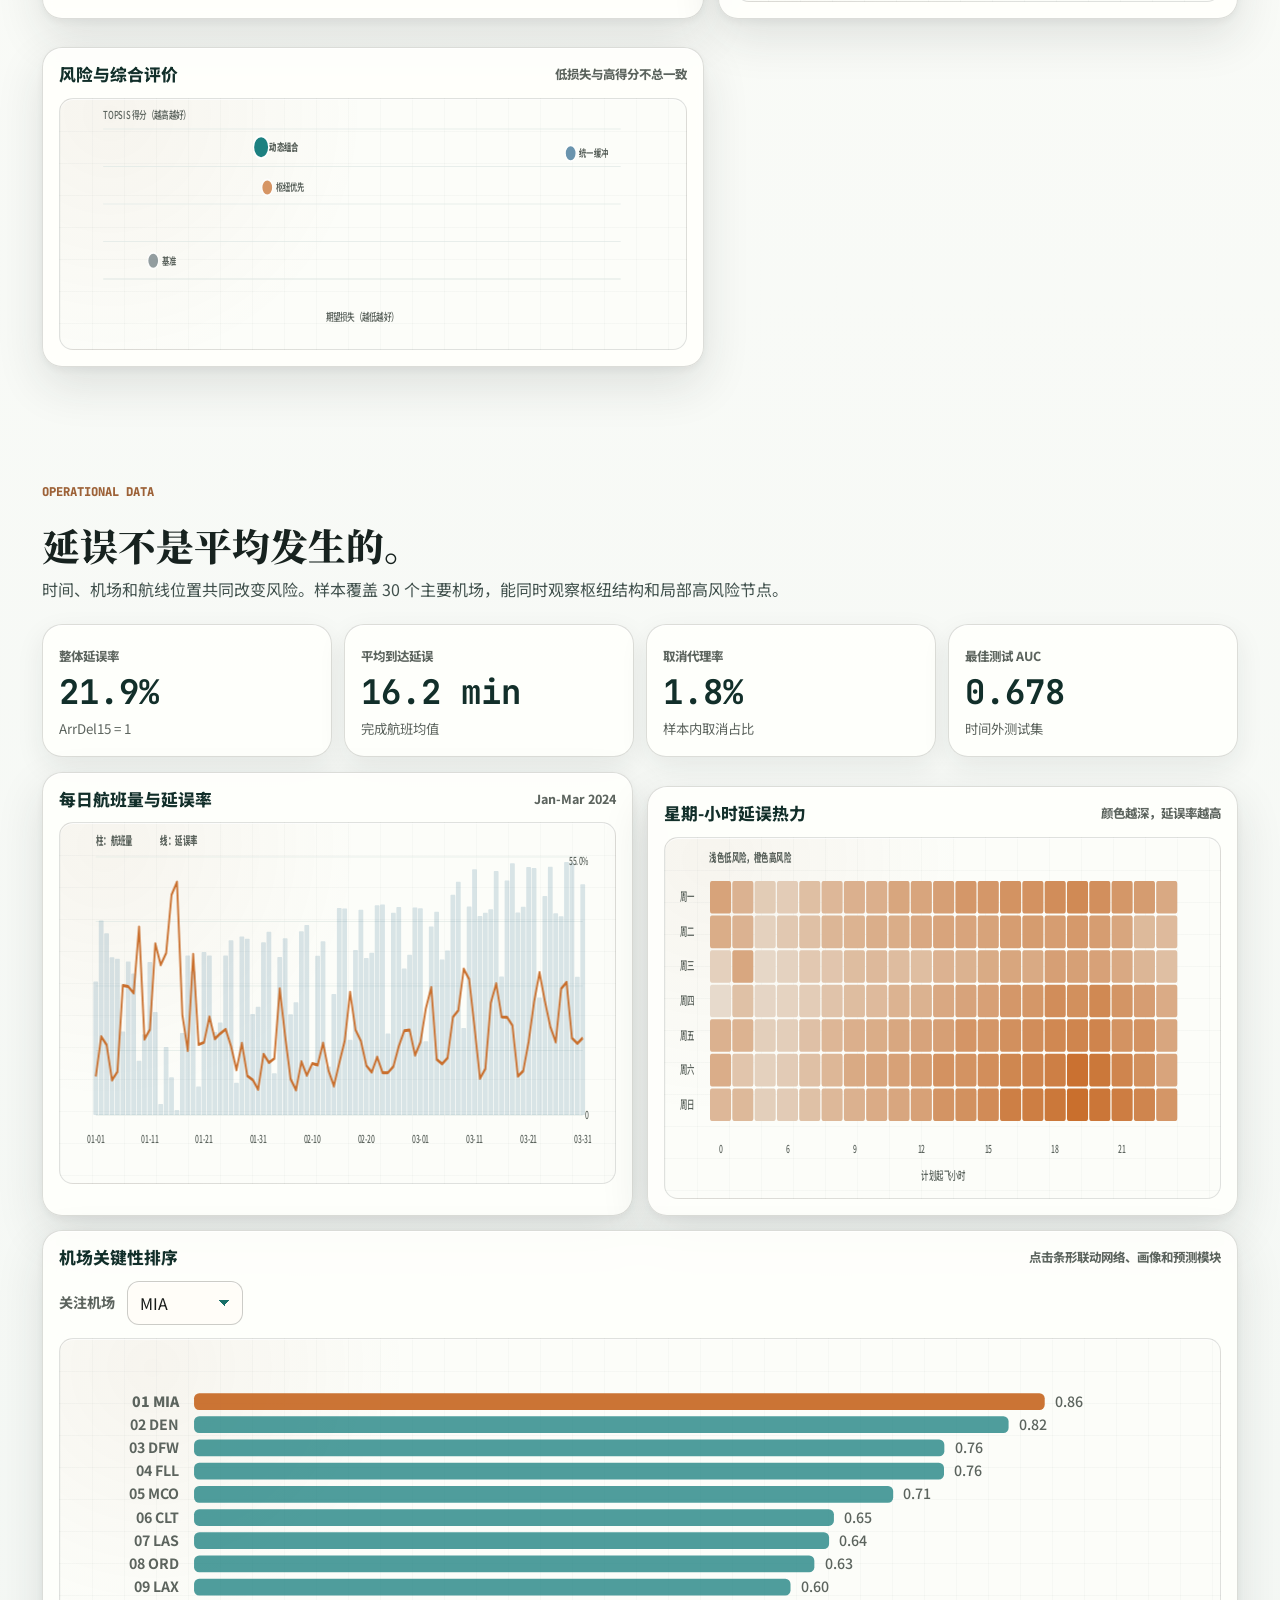
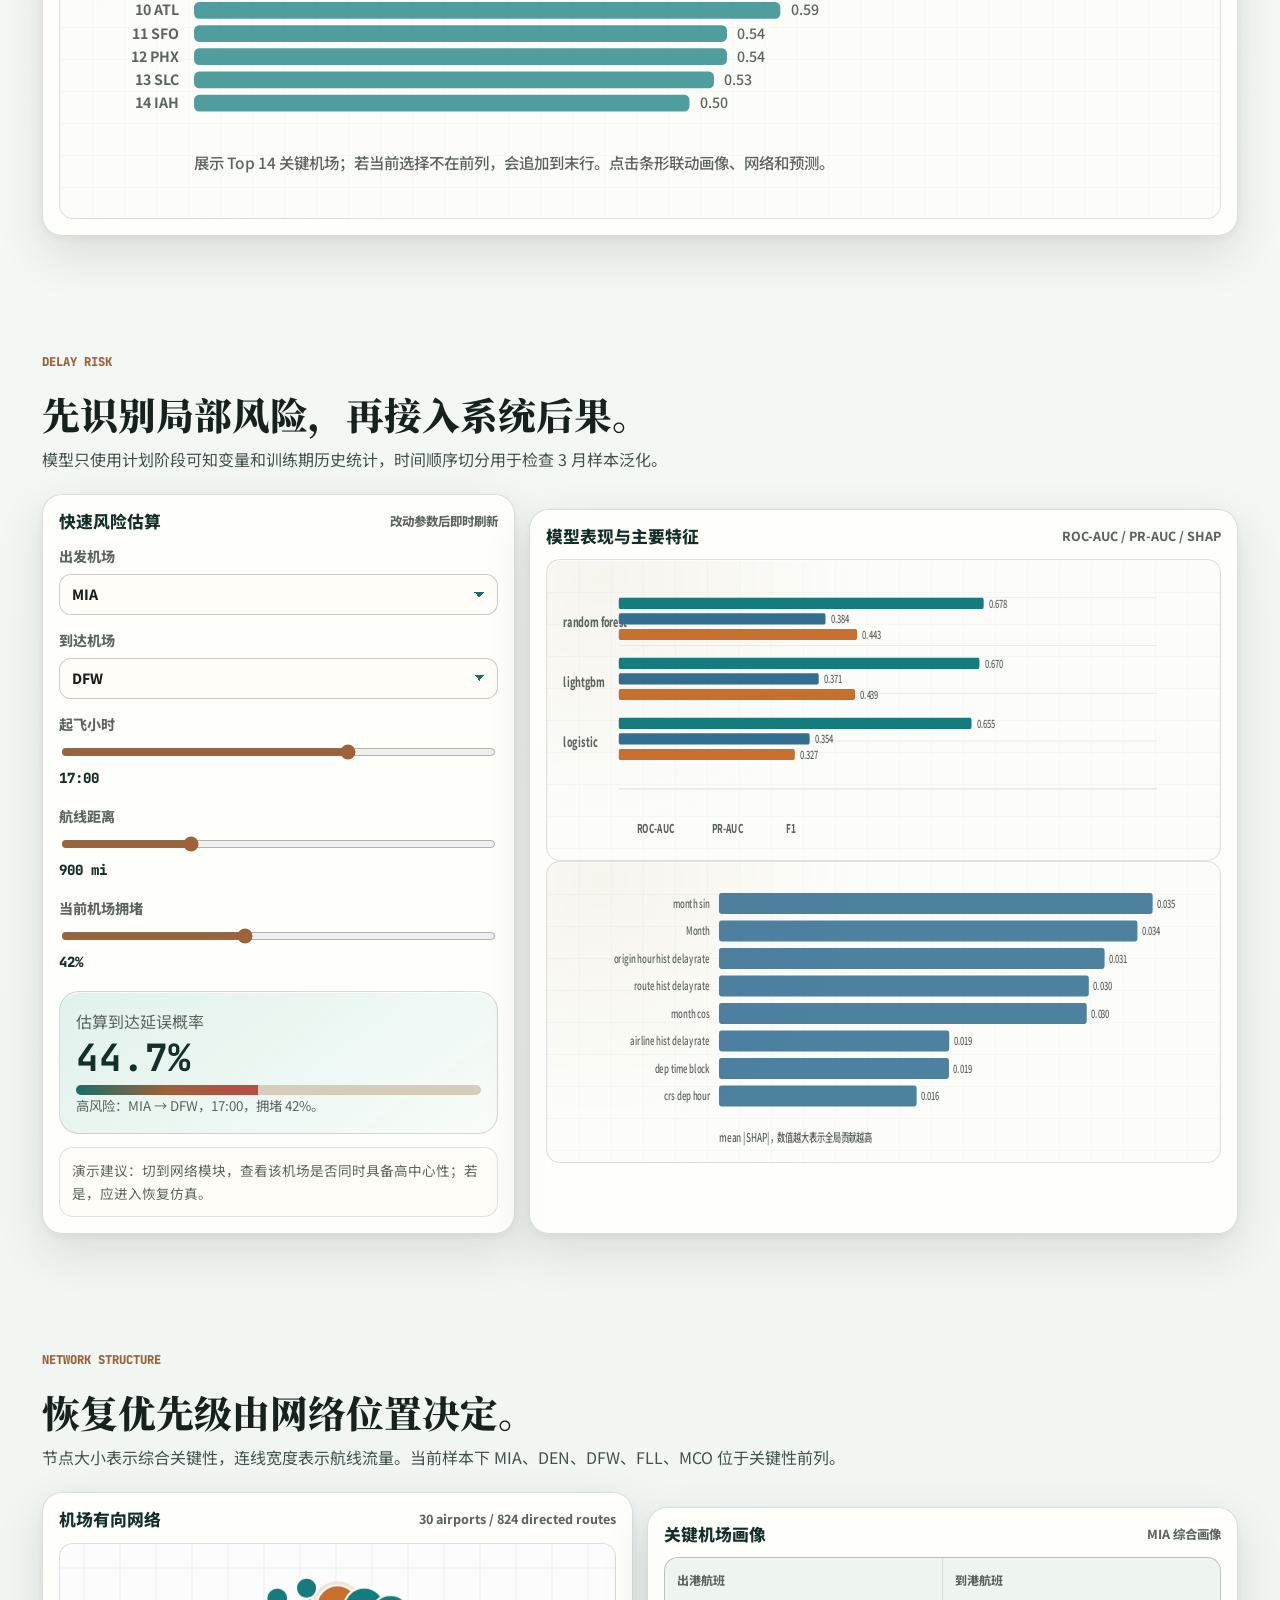
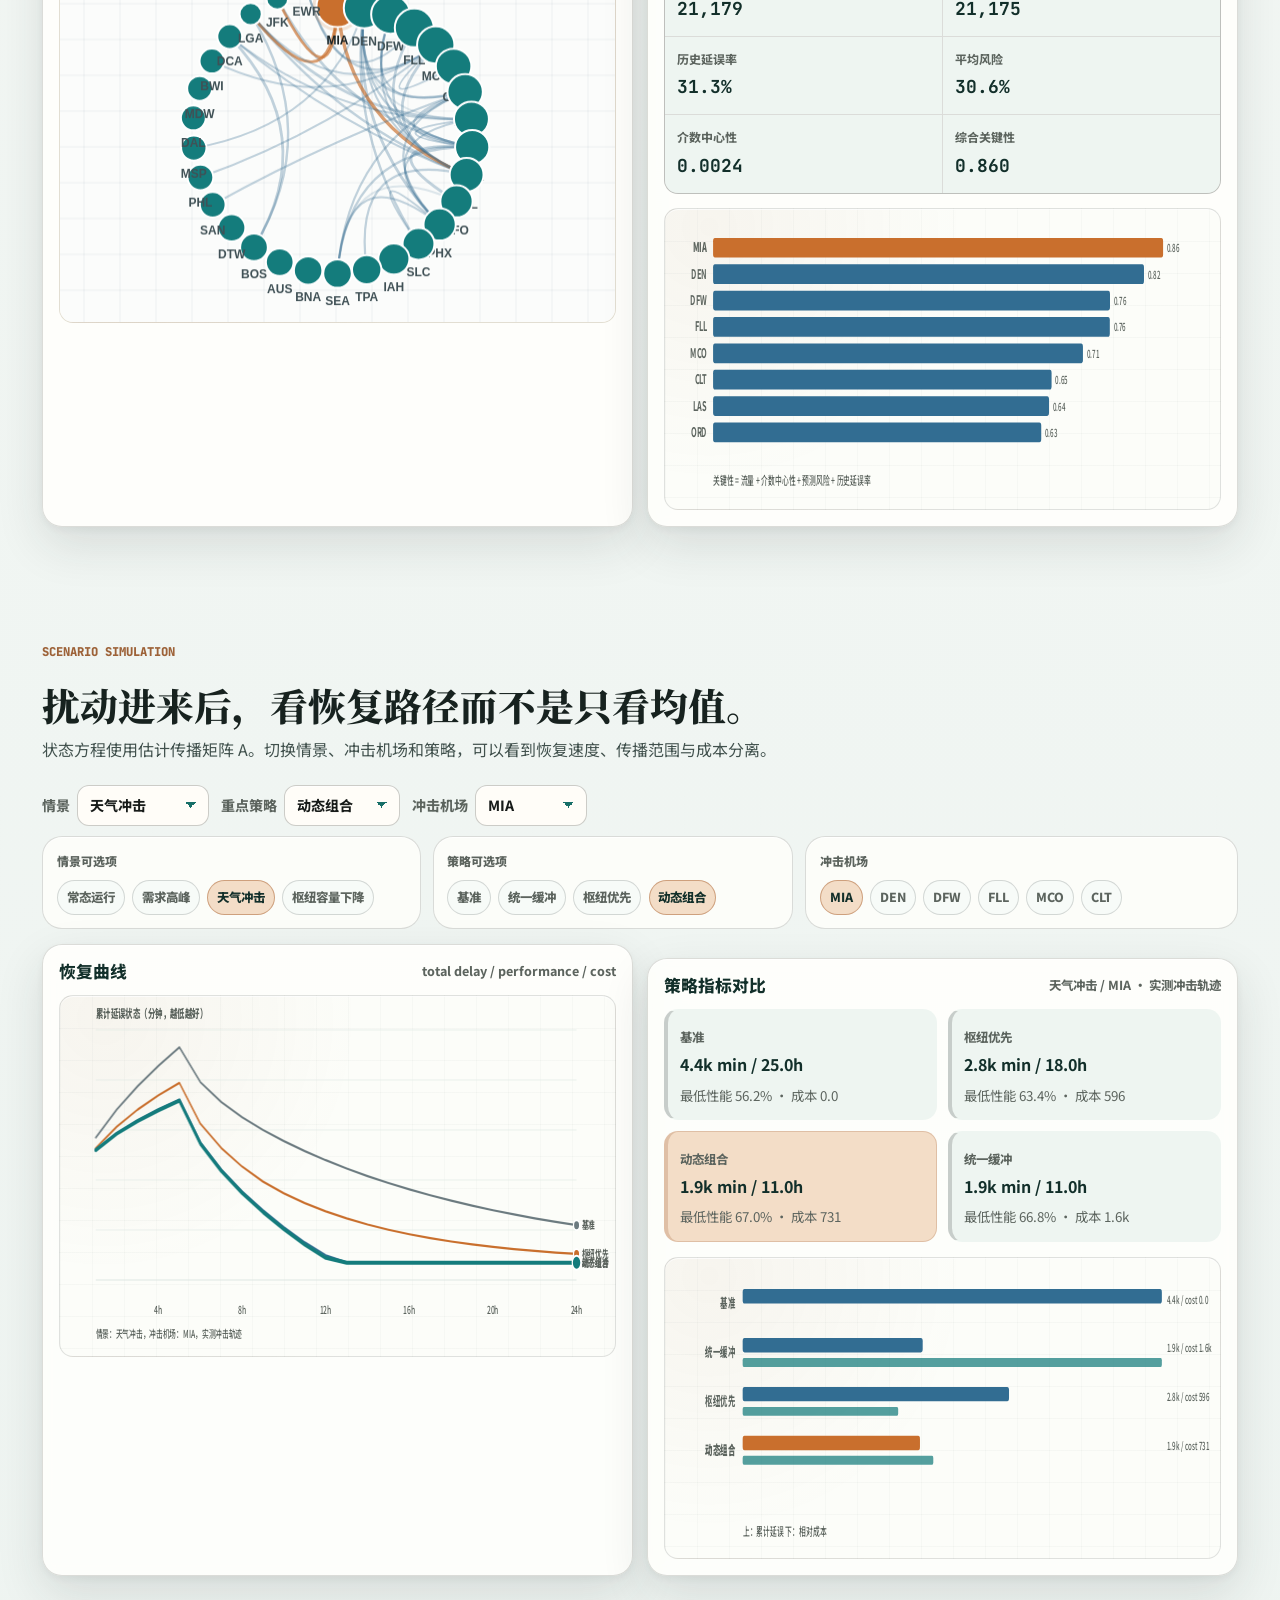
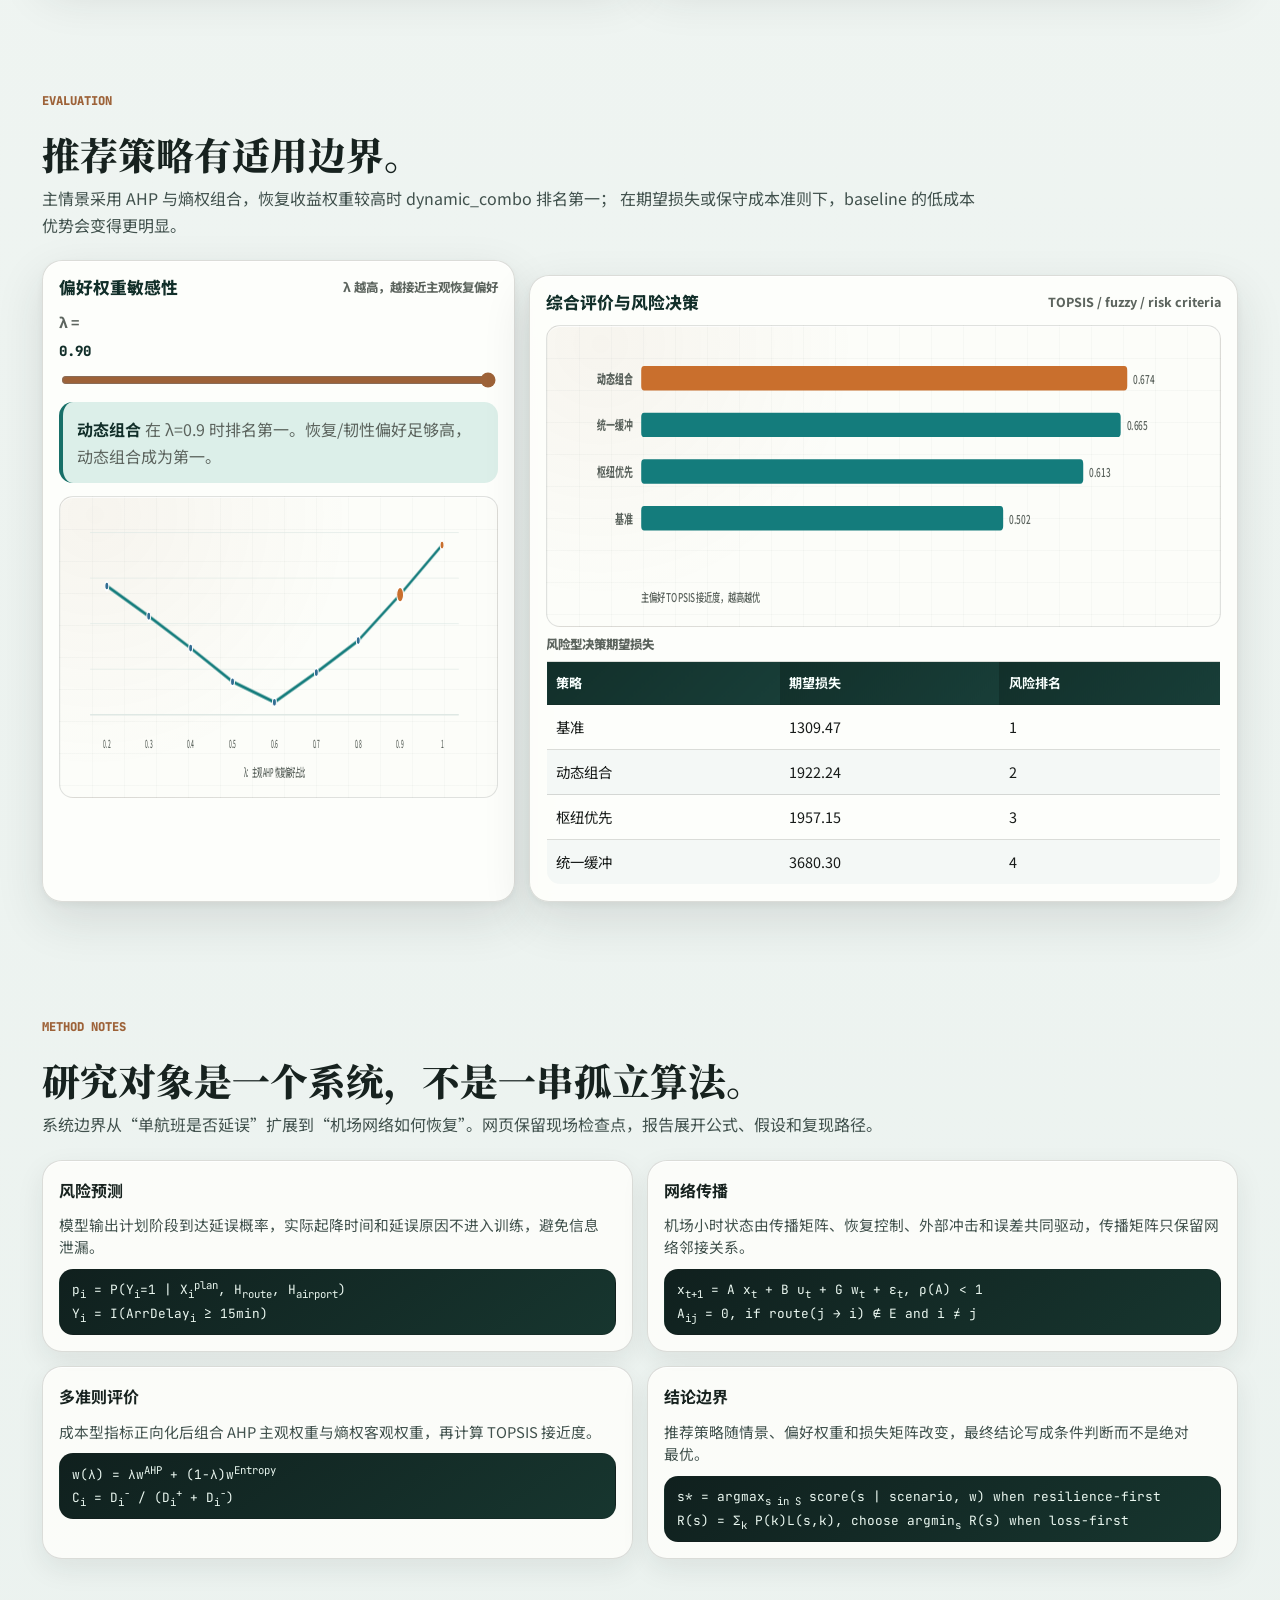
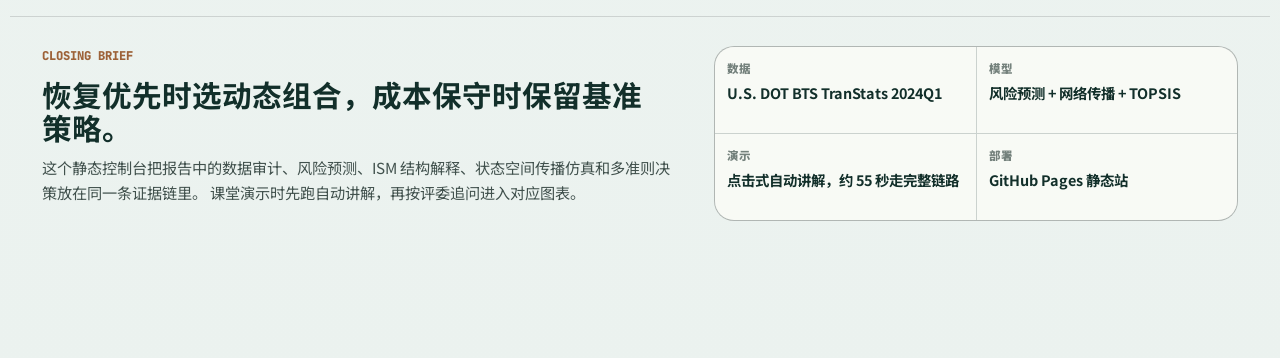
==== commit a84a8a19: "Polish web typography and guided demo" ====
--- a/提交包/04_FlightResilience_Static_Web/index.html
+++ b/提交包/04_FlightResilience_Static_Web/index.html
@@ -12,6 +12,12 @@
     <meta property="og:description" content="BTS 2024 年一季度航班数据、30 个主要机场、824 条有向航线。" />
     <meta property="og:type" content="website" />
     <link rel="icon" href="assets/media/favicon.svg" type="image/svg+xml" />
+    <link rel="preconnect" href="https://fonts.googleapis.com" />
+    <link rel="preconnect" href="https://fonts.gstatic.com" crossorigin />
+    <link
+      href="https://fonts.googleapis.com/css2?family=JetBrains+Mono:wght@500;600;700;800&family=Noto+Sans+SC:wght@400;500;600;700;800;900&family=Noto+Serif+SC:wght@600;700;800;900&display=swap"
+      rel="stylesheet"
+    />
     <link rel="stylesheet" href="assets/css/styles.css" />
   </head>
   <body>
@@ -55,7 +61,24 @@
     <aside class="demo-caption" id="demo-caption" aria-live="polite" aria-label="自动演示讲解">
       <span id="demo-caption-step">01 / 07</span>
       <strong id="demo-caption-title">边界定义</strong>
-      <p id="demo-caption-line">先定义系统边界，再进入定量证据、传播仿真和条件决策。</p>
+      <div class="demo-caption-track">
+        <div>
+          <em>问题</em>
+          <p id="demo-caption-question">局部延误什么时候会变成网络恢复问题？</p>
+        </div>
+        <div>
+          <em>方法</em>
+          <p id="demo-caption-method">系统边界、多主体目标冲突和网络恢复策略选择。</p>
+        </div>
+        <div>
+          <em>证据</em>
+          <p id="demo-caption-line">先定义系统边界，再进入定量证据、传播仿真和条件决策。</p>
+        </div>
+        <div>
+          <em>结论</em>
+          <p id="demo-caption-decision">结论必须带情景和偏好边界。</p>
+        </div>
+      </div>
       <small id="demo-caption-action">点击“自动演示”后按顺序操作。</small>
     </aside>
 
@@ -459,7 +482,7 @@
       <div class="footer-grid" aria-label="交付物索引">
         <div><span>数据</span><strong>U.S. DOT BTS TranStats 2024Q1</strong></div>
         <div><span>模型</span><strong>风险预测 + 网络传播 + TOPSIS</strong></div>
-        <div><span>演示</span><strong>点击式自动讲解，约 25 秒走完整链路</strong></div>
+        <div><span>演示</span><strong>点击式自动讲解，约 55 秒走完整链路</strong></div>
         <div><span>部署</span><strong>GitHub Pages 静态站</strong></div>
       </div>
     </footer>
--- a/提交包/04_FlightResilience_Static_Web/assets/css/styles.css
+++ b/提交包/04_FlightResilience_Static_Web/assets/css/styles.css
@@ -1,33 +1,38 @@
 :root {
   color-scheme: light;
-  --bg: #f4f7f6;
-  --bg-raised: #e7eeee;
-  --ink: #14201f;
-  --ink-soft: #40504e;
-  --muted: #6a7875;
-  --panel: #ffffff;
-  --panel-strong: #ffffff;
-  --panel-soft: #eef4f2;
+  --bg: #f5f7f4;
+  --bg-raised: #e9efeb;
+  --ink: #17221f;
+  --ink-soft: #41514d;
+  --muted: #74817c;
+  --panel: rgba(255, 255, 252, 0.88);
+  --panel-strong: #fffefa;
+  --panel-soft: #eef5f1;
   --panel-ink: #171b19;
   --panel-muted: #5c645e;
   --line: rgba(23, 27, 25, 0.14);
   --panel-line: rgba(23, 27, 25, 0.15);
-  --navy: #102b2a;
-  --teal: #13736e;
-  --teal-soft: #d7ece8;
-  --copper: #a96534;
-  --copper-soft: #f3d8bd;
+  --navy: #122f2a;
+  --teal: #176f68;
+  --teal-soft: #dcefe9;
+  --copper: #9d6238;
+  --copper-soft: #f3ddc7;
   --red: #b84c46;
   --green: #6c985a;
   --blue: #4f7da0;
-  --shadow: 0 16px 42px rgba(36, 32, 25, 0.11);
-  --radius-sm: 4px;
-  --radius: 8px;
-  --radius-lg: 8px;
+  --shadow: 0 18px 48px rgba(30, 43, 38, 0.12), 0 3px 10px rgba(30, 43, 38, 0.055);
+  --shadow-soft: 0 10px 28px rgba(30, 43, 38, 0.08);
+  --inner-light: inset 0 1px 0 rgba(255, 255, 255, 0.78);
+  --radius-xs: 8px;
+  --radius-sm: 10px;
+  --radius: 14px;
+  --radius-lg: 20px;
+  --radius-xl: 28px;
   --max: 1260px;
-  --font: "IBM Plex Sans SC", "HarmonyOS Sans SC", "Source Han Sans SC", "Noto Sans CJK SC", "Microsoft YaHei UI", "PingFang SC", "Segoe UI", Arial, sans-serif;
-  --font-heading: "HarmonyOS Sans SC", "Source Han Sans SC", "Noto Sans CJK SC", "Microsoft YaHei UI", "PingFang SC", sans-serif;
-  --mono: "Cascadia Mono", "JetBrains Mono", "SFMono-Regular", Consolas, "Liberation Mono", monospace;
+  --font: "Noto Sans SC", "HarmonyOS Sans SC", "Source Han Sans SC", "Microsoft YaHei UI", "PingFang SC", "Segoe UI", Arial, sans-serif;
+  --font-heading: "Noto Serif SC", "Noto Sans SC", "Source Han Serif SC", "Songti SC", serif;
+  --font-ui: "Noto Sans SC", "HarmonyOS Sans SC", "Microsoft YaHei UI", "PingFang SC", sans-serif;
+  --mono: "JetBrains Mono", "Cascadia Mono", "SFMono-Regular", Consolas, "Liberation Mono", monospace;
   --ease: cubic-bezier(0.2, 0.82, 0.18, 1);
 }
 
@@ -44,13 +49,15 @@
   min-width: 320px;
   padding-bottom: 92px;
   background:
-    linear-gradient(180deg, rgba(250, 252, 251, 0.98), rgba(243, 247, 246, 0.98) 46%, rgba(234, 241, 240, 0.99)),
-    repeating-linear-gradient(90deg, rgba(18, 43, 42, 0.03) 0 1px, transparent 1px 76px),
-    repeating-linear-gradient(0deg, rgba(18, 43, 42, 0.024) 0 1px, transparent 1px 76px),
+    radial-gradient(circle at 11% 8%, rgba(229, 202, 171, 0.5), transparent 28rem),
+    radial-gradient(circle at 88% 3%, rgba(190, 221, 213, 0.62), transparent 24rem),
+    linear-gradient(180deg, rgba(253, 253, 249, 0.98), rgba(243, 247, 244, 0.98) 46%, rgba(235, 242, 239, 0.99)),
+    repeating-linear-gradient(90deg, rgba(18, 43, 42, 0.026) 0 1px, transparent 1px 76px),
+    repeating-linear-gradient(0deg, rgba(18, 43, 42, 0.02) 0 1px, transparent 1px 76px),
     var(--bg);
   color: var(--ink);
   font-family: var(--font);
-  line-height: 1.6;
+  line-height: 1.68;
   font-variant-numeric: tabular-nums;
   letter-spacing: 0;
   line-break: loose;
@@ -64,10 +71,24 @@
   z-index: -1;
   pointer-events: none;
   background-image:
-    radial-gradient(circle at 1px 1px, rgba(23, 27, 25, 0.08) 1px, transparent 0),
-    linear-gradient(125deg, rgba(184, 111, 56, 0.045), transparent 42%, rgba(22, 124, 118, 0.055));
-  background-size: 18px 18px, 100% 100%;
-  opacity: 0.36;
+    radial-gradient(circle at 1px 1px, rgba(23, 27, 25, 0.06) 1px, transparent 0),
+    linear-gradient(125deg, rgba(184, 111, 56, 0.04), transparent 42%, rgba(22, 124, 118, 0.05));
+  background-size: 20px 20px, 100% 100%;
+  opacity: 0.32;
+}
+
+body::after {
+  content: "";
+  position: fixed;
+  inset: 0;
+  z-index: -1;
+  pointer-events: none;
+  background:
+    linear-gradient(rgba(255, 255, 255, 0.018) 50%, rgba(18, 43, 42, 0.018) 50%),
+    radial-gradient(circle at 50% 0%, rgba(255, 255, 255, 0.42), transparent 34rem);
+  background-size: 100% 4px, 100% 100%;
+  mix-blend-mode: multiply;
+  opacity: 0.42;
 }
 
 a {
@@ -113,9 +134,9 @@
   min-height: 72px;
   padding: 0.7rem clamp(1rem, 3vw, 2.5rem);
   border-bottom: 1px solid var(--line);
-  background: rgba(250, 252, 251, 0.9);
-  backdrop-filter: blur(16px);
-  box-shadow: 0 1px 0 rgba(255, 255, 255, 0.8) inset;
+  background: rgba(252, 253, 249, 0.82);
+  backdrop-filter: blur(20px) saturate(1.1);
+  box-shadow: var(--inner-light), 0 10px 26px rgba(28, 42, 37, 0.06);
 }
 
 .demo-cursor {
@@ -128,8 +149,8 @@
   transform: translate(-50%, -50%) scale(0);
   border: 2px solid #ffffff;
   border-radius: 999px;
-  background: var(--copper);
-  box-shadow: 0 0 0 8px rgba(169, 101, 52, 0.16), 0 0 0 18px rgba(19, 115, 110, 0.08), 0 10px 24px rgba(20, 32, 31, 0.25);
+  background: radial-gradient(circle at 35% 35%, #f8d7b7, var(--copper) 64%);
+  box-shadow: 0 0 0 8px rgba(157, 98, 56, 0.17), 0 0 0 18px rgba(23, 111, 104, 0.08), 0 12px 28px rgba(20, 32, 31, 0.24);
   opacity: 0;
   pointer-events: none;
   transition: left 360ms var(--ease), top 360ms var(--ease), opacity 160ms var(--ease), transform 160ms var(--ease);
@@ -149,7 +170,14 @@
   outline: 3px solid rgba(169, 101, 52, 0.48) !important;
   outline-offset: 4px;
   box-shadow: 0 0 0 8px rgba(169, 101, 52, 0.12), var(--shadow) !important;
+  border-radius: inherit;
   animation: demo-pulse 880ms var(--ease) both;
+}
+
+.is-demo-changing {
+  border-color: rgba(157, 98, 56, 0.56) !important;
+  background-color: #fff8ed !important;
+  box-shadow: 0 0 0 5px rgba(157, 98, 56, 0.12), var(--inner-light) !important;
 }
 
 svg .is-demo-target {
@@ -177,17 +205,17 @@
   bottom: clamp(0.75rem, 2vw, 1.25rem);
   z-index: 86;
   display: grid;
-  grid-template-columns: minmax(98px, 148px) minmax(72px, 110px) auto;
+  grid-template-columns: minmax(108px, 160px) minmax(86px, 118px) auto;
   align-items: center;
   gap: 0.5rem;
-  max-width: min(560px, calc(100vw - 1.5rem));
+  max-width: min(520px, calc(100vw - 1.5rem));
   margin: 0;
-  padding: 0.45rem;
-  border: 1px solid rgba(23, 27, 25, 0.16);
-  border-radius: var(--radius);
-  background: rgba(255, 253, 247, 0.94);
-  backdrop-filter: blur(14px);
-  box-shadow: 0 16px 42px rgba(26, 29, 27, 0.18);
+  padding: 0.42rem;
+  border: 1px solid rgba(255, 255, 255, 0.58);
+  border-radius: 18px;
+  background: rgba(255, 253, 247, 0.84);
+  backdrop-filter: blur(18px) saturate(1.12);
+  box-shadow: 0 18px 48px rgba(26, 35, 31, 0.18), var(--inner-light);
 }
 
 .dock-copy {
@@ -244,13 +272,15 @@
   left: clamp(0.9rem, 2vw, 1.35rem);
   bottom: clamp(0.9rem, 2vw, 1.25rem);
   z-index: 84;
-  width: min(410px, calc(100vw - 2rem));
-  padding: 0.72rem 0.82rem;
-  border: 1px solid rgba(255, 255, 255, 0.18);
-  border-radius: var(--radius);
-  background: rgba(16, 43, 42, 0.94);
+  width: min(430px, calc(100vw - 2rem));
+  padding: 0.76rem 0.86rem;
+  border: 1px solid rgba(255, 255, 255, 0.22);
+  border-radius: 18px;
+  background:
+    linear-gradient(160deg, rgba(18, 47, 42, 0.92), rgba(28, 62, 56, 0.88)),
+    var(--navy);
   color: #fffdf6;
-  box-shadow: 0 16px 40px rgba(20, 32, 31, 0.26);
+  box-shadow: 0 20px 52px rgba(20, 32, 31, 0.28), inset 0 1px 0 rgba(255, 255, 255, 0.12);
   opacity: 0;
   pointer-events: none;
   transform: translateY(16px);
@@ -289,15 +319,43 @@
 }
 
 .demo-caption strong {
-  font-size: 0.98rem;
+  font-family: var(--font-heading);
+  font-size: 1.08rem;
+  font-weight: 800;
   line-height: 1.24;
 }
 
+.demo-caption-track {
+  display: grid;
+  gap: 0.38rem;
+  margin-top: 0.46rem;
+}
+
+.demo-caption-track div {
+  display: grid;
+  grid-template-columns: 2.6rem minmax(0, 1fr);
+  gap: 0.48rem;
+  align-items: start;
+}
+
+.demo-caption-track em {
+  align-self: start;
+  padding: 0.12rem 0.3rem;
+  border: 1px solid rgba(243, 216, 189, 0.18);
+  border-radius: 999px;
+  color: #f3d8bd;
+  font-style: normal;
+  font-size: 0.66rem;
+  font-weight: 800;
+  line-height: 1.35;
+  text-align: center;
+}
+
 .demo-caption p {
-  margin: 0.28rem 0 0;
+  margin: 0;
   color: rgba(255, 253, 246, 0.9);
-  font-size: 0.86rem;
-  line-height: 1.48;
+  font-size: 0.78rem;
+  line-height: 1.46;
   text-wrap: pretty;
 }
 
@@ -321,13 +379,14 @@
 .dock-actions button {
   min-height: 32px;
   padding: 0.34rem 0.5rem;
-  border: 1px solid rgba(23, 27, 25, 0.14);
-  border-radius: var(--radius-sm);
+  border: 1px solid rgba(23, 27, 25, 0.12);
+  border-radius: 12px;
   background: #fffaf0;
   color: var(--ink-soft);
   font-size: 0.73rem;
   font-weight: 820;
-  transition: transform 160ms var(--ease), background 160ms var(--ease);
+  box-shadow: var(--inner-light);
+  transition: transform 160ms var(--ease), background 160ms var(--ease), box-shadow 160ms var(--ease);
 }
 
 .dock-actions button:hover {
@@ -354,8 +413,8 @@
   width: 44px;
   height: 44px;
   border: 1px solid rgba(23, 27, 25, 0.14);
-  border-radius: var(--radius);
-  background: var(--navy);
+  border-radius: 14px;
+  background: linear-gradient(145deg, #173d37, var(--navy));
   color: #fff8ea;
   font-family: var(--mono);
   font-size: 0.85rem;
@@ -387,7 +446,7 @@
   position: relative;
   min-height: 38px;
   padding: 0.5rem 0.72rem;
-  border-radius: var(--radius-sm);
+  border-radius: 12px;
   color: var(--ink-soft);
   font-size: 0.88rem;
   text-decoration: none;
@@ -461,9 +520,9 @@
   max-width: 880px;
   margin: 0;
   font-family: var(--font-heading);
-  font-weight: 880;
-  font-size: clamp(2.4rem, 5.4vw, 4.8rem);
-  line-height: 1.05;
+  font-weight: 900;
+  font-size: 4.35rem;
+  line-height: 1.08;
   letter-spacing: 0;
   text-wrap: balance;
 }
@@ -472,7 +531,7 @@
   max-width: 760px;
   margin: 1.2rem 0 0;
   color: var(--ink-soft);
-  font-size: clamp(1rem, 2.1vw, 1.18rem);
+  font-size: 1.12rem;
 }
 
 .hero-actions {
@@ -489,10 +548,11 @@
   min-height: 44px;
   padding: 0.68rem 1rem;
   border: 1px solid rgba(23, 27, 25, 0.16);
-  border-radius: var(--radius-sm);
+  border-radius: 999px;
   font-weight: 800;
   text-decoration: none;
-  transition: transform 180ms var(--ease), background 180ms var(--ease), border-color 180ms var(--ease);
+  box-shadow: var(--inner-light);
+  transition: transform 180ms var(--ease), background 180ms var(--ease), border-color 180ms var(--ease), box-shadow 180ms var(--ease);
 }
 
 .button:hover {
@@ -504,7 +564,7 @@
 }
 
 .button.primary {
-  background: var(--copper);
+  background: linear-gradient(135deg, var(--copper), #b97945);
   border-color: var(--copper);
   color: #fffdf8;
 }
@@ -540,10 +600,11 @@
   align-self: center;
   display: grid;
   overflow: hidden;
-  border: 1px solid rgba(247, 240, 228, 0.2);
-  border-radius: var(--radius-lg);
+  border: 1px solid rgba(255, 255, 255, 0.36);
+  border-radius: var(--radius-xl);
   background:
-    linear-gradient(180deg, rgba(244, 237, 223, 0.98), rgba(228, 218, 199, 0.98));
+    linear-gradient(160deg, rgba(255, 249, 237, 0.98), rgba(230, 220, 202, 0.96)),
+    repeating-linear-gradient(135deg, rgba(18, 43, 42, 0.04) 0 1px, transparent 1px 12px);
   color: var(--panel-ink);
   box-shadow: var(--shadow);
 }
@@ -606,7 +667,7 @@
 .mission-grid strong {
   color: var(--navy);
   font-family: var(--mono);
-  font-size: clamp(1.18rem, 3vw, 1.65rem);
+  font-size: 1.45rem;
   line-height: 1.15;
   font-variant-numeric: tabular-nums;
 }
@@ -640,8 +701,8 @@
   color: var(--ink);
   font-family: var(--font-heading);
   font-weight: 860;
-  font-size: clamp(1.58rem, 3.55vw, 2.72rem);
-  line-height: 1.14;
+  font-size: 2.36rem;
+  line-height: 1.18;
   letter-spacing: 0;
   text-wrap: balance;
 }
@@ -658,8 +719,9 @@
   gap: 1px;
   overflow: hidden;
   border: 1px solid var(--line);
-  border-radius: var(--radius);
-  background: var(--line);
+  border-radius: 18px;
+  background: rgba(23, 27, 25, 0.13);
+  box-shadow: var(--shadow-soft);
 }
 
 .flow button {
@@ -668,7 +730,7 @@
   min-height: 88px;
   padding: 0.9rem;
   text-align: left;
-  background: rgba(247, 240, 228, 0.08);
+  background: rgba(255, 253, 247, 0.72);
   color: var(--ink);
   font-weight: 850;
   transition: background 200ms var(--ease), transform 200ms var(--ease), color 200ms var(--ease);
@@ -676,7 +738,7 @@
 
 .flow button:hover,
 .flow button.is-active {
-  background: rgba(247, 240, 228, 0.14);
+  background: rgba(255, 250, 239, 0.94);
   transform: translateY(-2px);
 }
 
@@ -701,8 +763,9 @@
   min-height: 84px;
   padding: 0.75rem;
   border: 1px solid rgba(23, 27, 25, 0.12);
-  border-radius: var(--radius-sm);
-  background: rgba(255, 253, 247, 0.78);
+  border-radius: var(--radius);
+  background: rgba(255, 253, 247, 0.82);
+  box-shadow: var(--inner-light);
 }
 
 .brief-chip span {
@@ -724,7 +787,7 @@
   margin-top: 0.8rem;
   padding: 0.72rem;
   border: 1px solid rgba(23, 27, 25, 0.12);
-  border-radius: var(--radius-sm);
+  border-radius: var(--radius);
   background: rgba(255, 253, 247, 0.7);
   color: var(--panel-muted);
   font-size: 0.85rem;
@@ -776,10 +839,10 @@
   min-height: 132px;
   padding: 1rem;
   border: 1px solid var(--panel-line);
-  border-radius: var(--radius);
+  border-radius: var(--radius-lg);
   background: var(--panel);
   color: var(--panel-ink);
-  box-shadow: 0 1px 0 rgba(255, 255, 255, 0.86) inset;
+  box-shadow: var(--inner-light), var(--shadow-soft);
   transition: transform 220ms var(--ease), background 220ms var(--ease);
 }
 
@@ -793,7 +856,7 @@
   margin-top: 0.42rem;
   color: var(--navy);
   font-family: var(--mono);
-  font-size: clamp(1.65rem, 4vw, 2.36rem);
+  font-size: 2.12rem;
   line-height: 1;
   font-variant-numeric: tabular-nums;
 }
@@ -821,12 +884,13 @@
   min-width: 0;
   padding: 1rem;
   border: 1px solid var(--panel-line);
-  border-radius: var(--radius);
+  border-radius: var(--radius-lg);
   background: var(--panel);
   color: var(--panel-ink);
   box-shadow:
-    0 1px 0 rgba(255, 255, 255, 0.7) inset,
+    var(--inner-light),
     var(--shadow);
+  backdrop-filter: blur(6px);
 }
 
 .panel + .panel,
@@ -846,7 +910,8 @@
 .panel-title h3 {
   margin: 0;
   color: var(--navy);
-  font-size: 1.03rem;
+  font-size: 1.05rem;
+  font-weight: 800;
   line-height: 1.25;
   letter-spacing: 0;
 }
@@ -855,13 +920,15 @@
   position: relative;
   width: 100%;
   border: 1px solid rgba(23, 27, 25, 0.12);
-  border-radius: var(--radius-sm);
+  border-radius: var(--radius);
   background:
-    linear-gradient(rgba(18, 43, 42, 0.03) 1px, transparent 1px),
-    linear-gradient(90deg, rgba(18, 43, 42, 0.026) 1px, transparent 1px),
-    #fbfdfc;
-  background-size: 32px 32px;
+    radial-gradient(circle at 8% 6%, rgba(157, 98, 56, 0.055), transparent 16rem),
+    linear-gradient(rgba(18, 43, 42, 0.026) 1px, transparent 1px),
+    linear-gradient(90deg, rgba(18, 43, 42, 0.022) 1px, transparent 1px),
+    #fcfdf9;
+  background-size: 100% 100%, 32px 32px, 32px 32px;
   overflow: hidden;
+  box-shadow: var(--inner-light);
 }
 
 .chart.tall {
@@ -947,14 +1014,14 @@
   max-width: 100%;
   padding: 0.48rem 2.15rem 0.48rem 0.72rem;
   border: 1px solid rgba(23, 27, 25, 0.22);
-  border-radius: var(--radius-sm);
+  border-radius: 12px;
   appearance: none;
   background:
     linear-gradient(45deg, transparent 50%, var(--teal) 50%) calc(100% - 17px) 50% / 6px 6px no-repeat,
     linear-gradient(135deg, var(--teal) 50%, transparent 50%) calc(100% - 12px) 50% / 6px 6px no-repeat,
-    var(--panel-strong);
+    #fffdf8;
   color: var(--panel-ink);
-  box-shadow: 0 1px 0 rgba(255, 255, 255, 0.8) inset;
+  box-shadow: var(--inner-light);
   cursor: pointer;
   transition: border-color 160ms var(--ease), box-shadow 160ms var(--ease), background-color 160ms var(--ease);
 }
@@ -979,8 +1046,9 @@
   min-width: 0;
   padding: 0.85rem;
   border: 1px solid var(--panel-line);
-  border-radius: var(--radius);
-  background: rgba(255, 255, 255, 0.76);
+  border-radius: var(--radius-lg);
+  background: rgba(255, 255, 252, 0.78);
+  box-shadow: var(--inner-light);
 }
 
 .option-group > span {
@@ -1002,8 +1070,8 @@
   min-height: 32px;
   padding: 0.38rem 0.56rem;
   border: 1px solid rgba(23, 27, 25, 0.16);
-  border-radius: var(--radius-sm);
-  background: #f7fbfa;
+  border-radius: 999px;
+  background: #f7fbf8;
   color: var(--panel-muted);
   font-size: 0.78rem;
   font-weight: 820;
@@ -1045,8 +1113,10 @@
   margin-top: 1rem;
   padding: 1rem;
   border: 1px solid rgba(23, 27, 25, 0.14);
-  border-radius: var(--radius-sm);
-  background: var(--panel-soft);
+  border-radius: var(--radius-lg);
+  background:
+    linear-gradient(145deg, rgba(220, 239, 233, 0.86), rgba(247, 252, 249, 0.92));
+  box-shadow: var(--inner-light);
 }
 
 .risk-result span,
@@ -1087,8 +1157,11 @@
   height: auto;
   min-height: 360px;
   border: 1px solid rgba(23, 27, 25, 0.12);
-  border-radius: var(--radius-sm);
-  background: #fff9ec;
+  border-radius: var(--radius);
+  background:
+    radial-gradient(circle at 15% 12%, rgba(157, 98, 56, 0.08), transparent 18rem),
+    #fff9ec;
+  box-shadow: var(--inner-light);
 }
 
 .chart-action-note {
@@ -1103,7 +1176,7 @@
   margin-bottom: 0.9rem;
   overflow: hidden;
   border: 1px solid var(--panel-line);
-  border-radius: var(--radius-sm);
+  border-radius: var(--radius);
   background: var(--panel-line);
 }
 
@@ -1137,8 +1210,9 @@
 .strategy-card {
   width: 100%;
   padding: 0.75rem;
-  border: 0;
-  border-left: 4px solid rgba(23, 27, 25, 0.2);
+  border: 1px solid transparent;
+  border-left: 4px solid rgba(23, 27, 25, 0.18);
+  border-radius: var(--radius);
   background: var(--panel-soft);
   color: inherit;
   font: inherit;
@@ -1154,6 +1228,7 @@
 
 .strategy-card.active {
   border-left-color: var(--copper);
+  border-color: rgba(157, 98, 56, 0.24);
   background: var(--copper-soft);
 }
 
@@ -1171,6 +1246,7 @@
 .decision-callout {
   margin: 0.8rem 0;
   padding: 0.85rem;
+  border-radius: var(--radius);
   border-left: 4px solid var(--teal);
   background: var(--teal-soft);
   color: var(--panel-muted);
@@ -1186,7 +1262,8 @@
   font-size: 0.9rem;
   overflow: hidden;
   border: 1px solid var(--panel-line);
-  border-radius: var(--radius-sm);
+  border-radius: var(--radius);
+  box-shadow: var(--inner-light);
 }
 
 .data-table caption {
@@ -1207,7 +1284,7 @@
 
 .data-table th {
   color: #f8fffd;
-  background: var(--navy);
+  background: linear-gradient(135deg, var(--navy), #183e38);
   font-size: 0.82rem;
 }
 
@@ -1232,9 +1309,9 @@
   min-height: 178px;
   padding: 1rem;
   border: 1px solid var(--line);
-  border-radius: var(--radius);
-  background: rgba(255, 255, 255, 0.74);
-  box-shadow: 0 1px 0 rgba(255, 255, 255, 0.82) inset;
+  border-radius: var(--radius-lg);
+  background: rgba(255, 255, 252, 0.76);
+  box-shadow: var(--inner-light), var(--shadow-soft);
 }
 
 .method-block h3 {
@@ -1256,11 +1333,11 @@
   max-width: 100%;
   padding: 0.64rem 0.72rem;
   border: 1px solid rgba(23, 27, 25, 0.14);
-  border-radius: var(--radius-sm);
-  background: #10201e;
+  border-radius: var(--radius);
+  background: linear-gradient(145deg, #10201e, #17362f);
   color: #eaf7f0;
   font-family: var(--mono);
-  font-size: clamp(0.72rem, 1.5vw, 0.82rem);
+  font-size: 0.8rem;
   line-height: 1.56;
   overflow-wrap: anywhere;
   white-space: normal;
@@ -1295,7 +1372,7 @@
   max-width: 780px;
   margin: 0;
   color: var(--navy);
-  font-size: clamp(1.35rem, 3vw, 2rem);
+  font-size: 1.85rem;
   line-height: 1.12;
 }
 
@@ -1311,14 +1388,14 @@
   gap: 1px;
   overflow: hidden;
   border: 1px solid var(--panel-line);
-  border-radius: var(--radius);
+  border-radius: var(--radius-lg);
   background: var(--panel-line);
 }
 
 .footer-grid div {
   min-height: 86px;
   padding: 0.75rem;
-  background: #ffffff;
+  background: rgba(255, 255, 252, 0.86);
 }
 
 .footer-grid span {
@@ -1438,6 +1515,18 @@
     min-height: auto;
   }
 
+  h1 {
+    font-size: 3.35rem;
+  }
+
+  .section-heading h2 {
+    font-size: 2rem;
+  }
+
+  .metric strong {
+    font-size: 1.85rem;
+  }
+
   .metric-grid {
     grid-template-columns: repeat(2, minmax(0, 1fr));
   }
@@ -1457,7 +1546,7 @@
 
 @media (max-width: 640px) {
   body {
-    padding-bottom: 24px;
+    padding-bottom: 72px;
   }
 
   .topbar {
@@ -1477,7 +1566,16 @@
   }
 
   h1 {
-    font-size: clamp(2.1rem, 12.5vw, 3.15rem);
+    font-size: 2.35rem;
+  }
+
+  .lede {
+    font-size: 1rem;
+  }
+
+  .section-heading h2,
+  .footer-summary h2 {
+    font-size: 1.55rem;
   }
 
   .hero-note {
@@ -1515,7 +1613,8 @@
     bottom: 0.55rem;
     left: 0.55rem;
     grid-template-columns: minmax(0, 1fr) 64px;
-    padding: 0.38rem;
+    padding: 0.34rem;
+    border-radius: 16px;
   }
 
   .demo-caption {
@@ -1524,6 +1623,20 @@
     bottom: 5.35rem;
     width: auto;
     padding: 0.64rem 0.72rem;
+  }
+
+  .demo-caption-track {
+    gap: 0.32rem;
+  }
+
+  .demo-caption-track div {
+    grid-template-columns: 2.35rem minmax(0, 1fr);
+    gap: 0.36rem;
+  }
+
+  .demo-caption p {
+    font-size: 0.76rem;
+    line-height: 1.42;
   }
 
   .dock-actions {
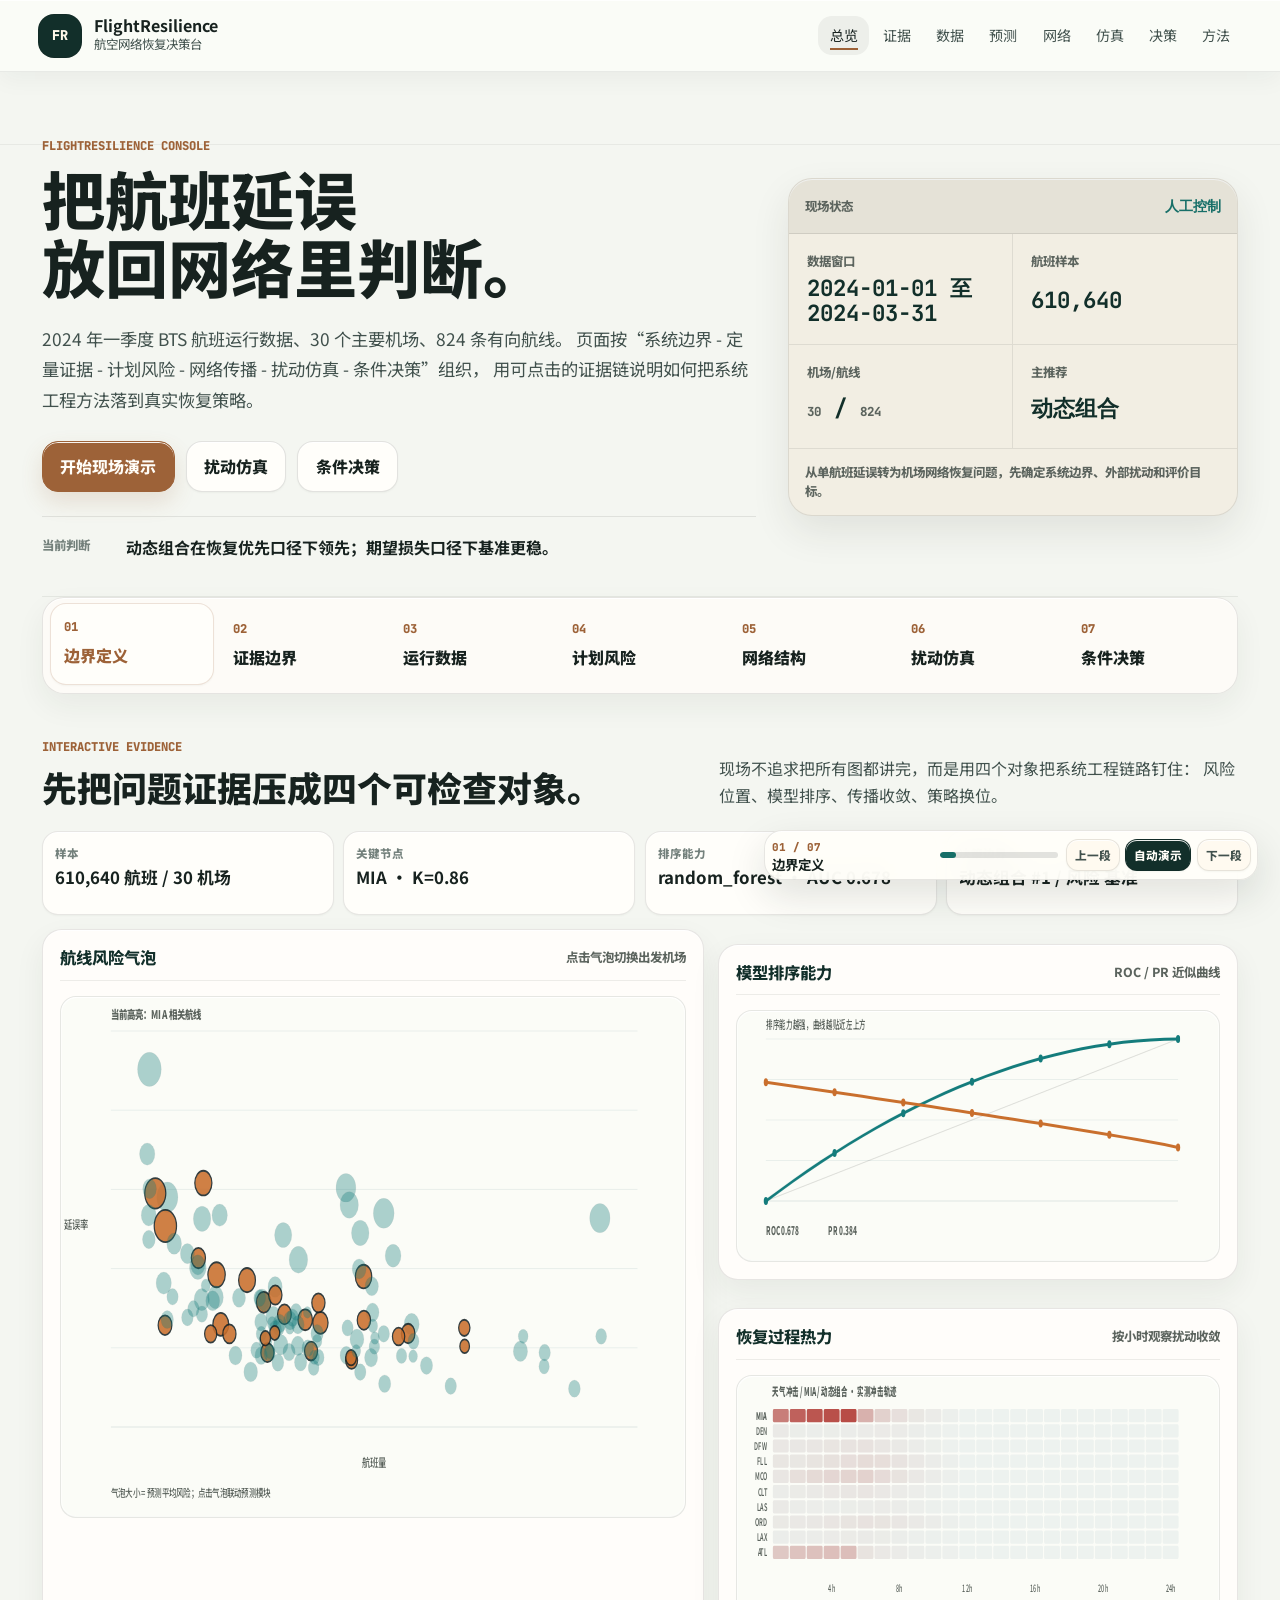
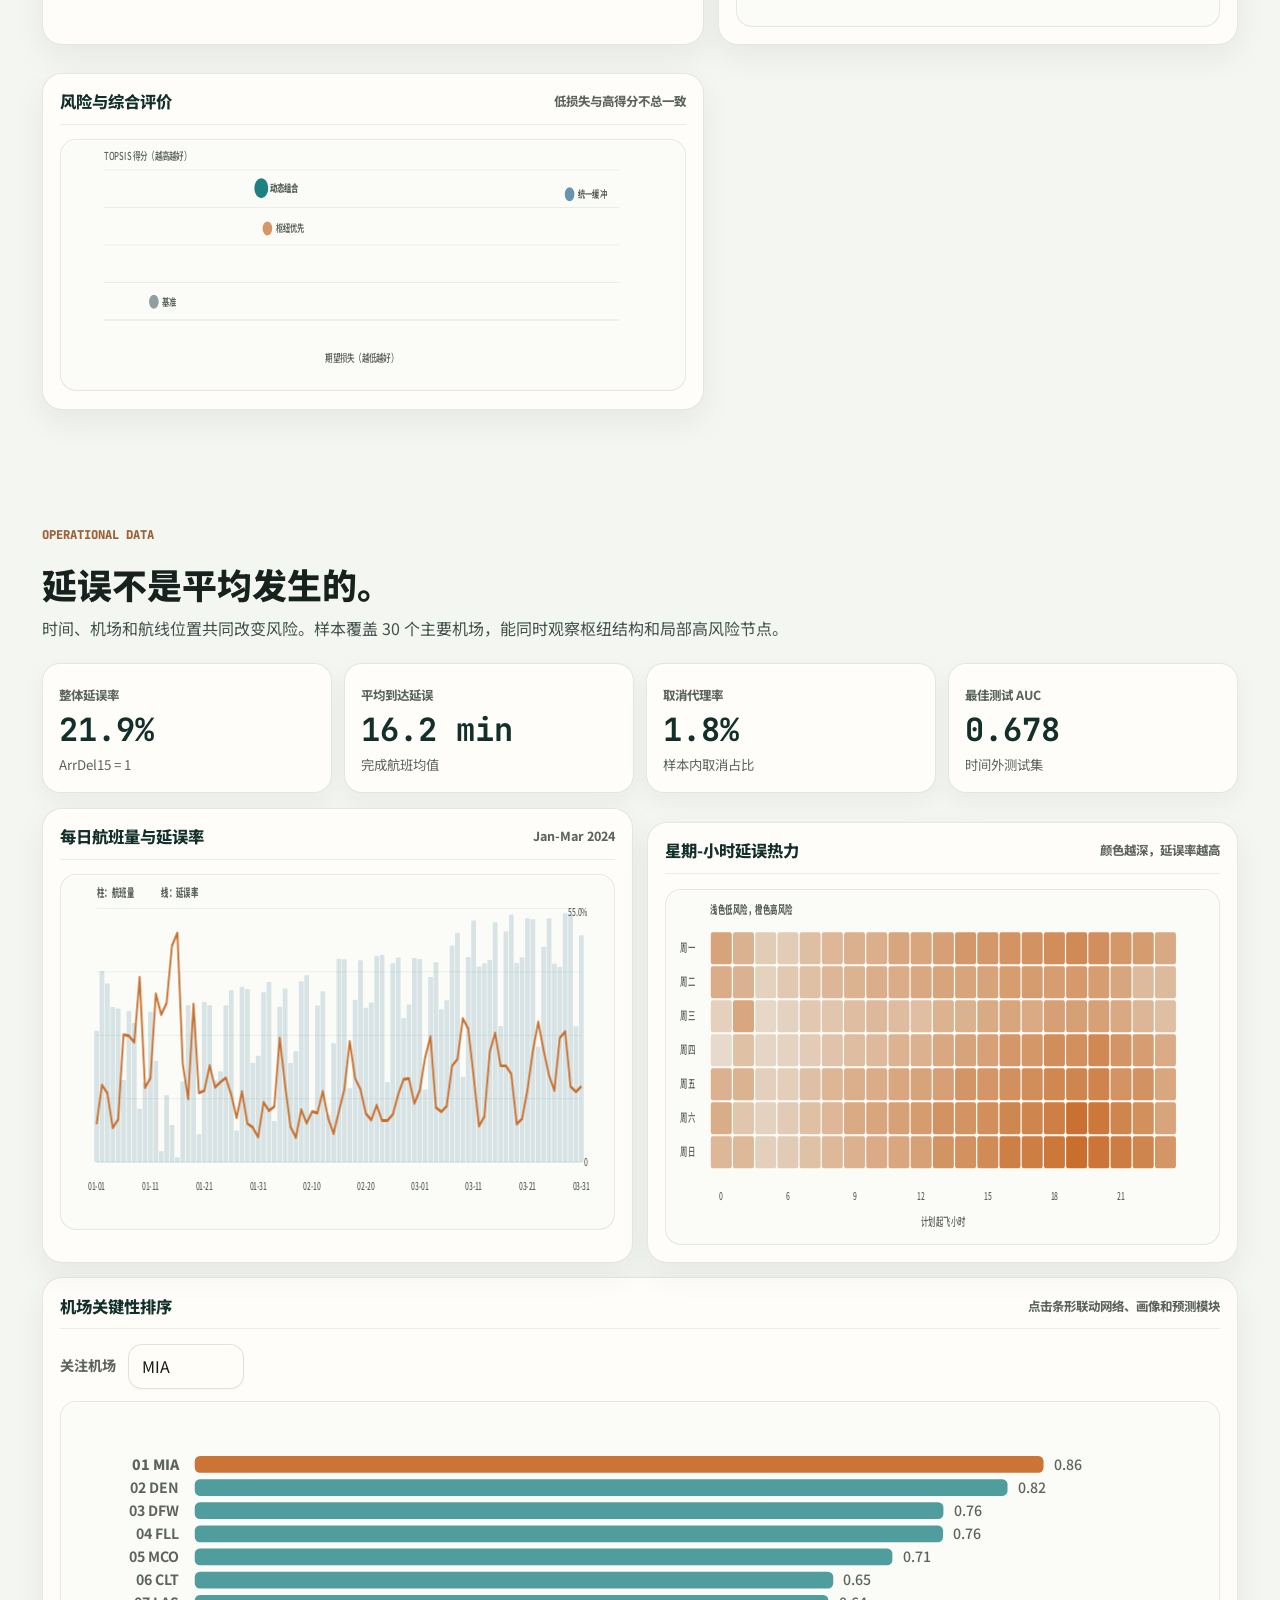
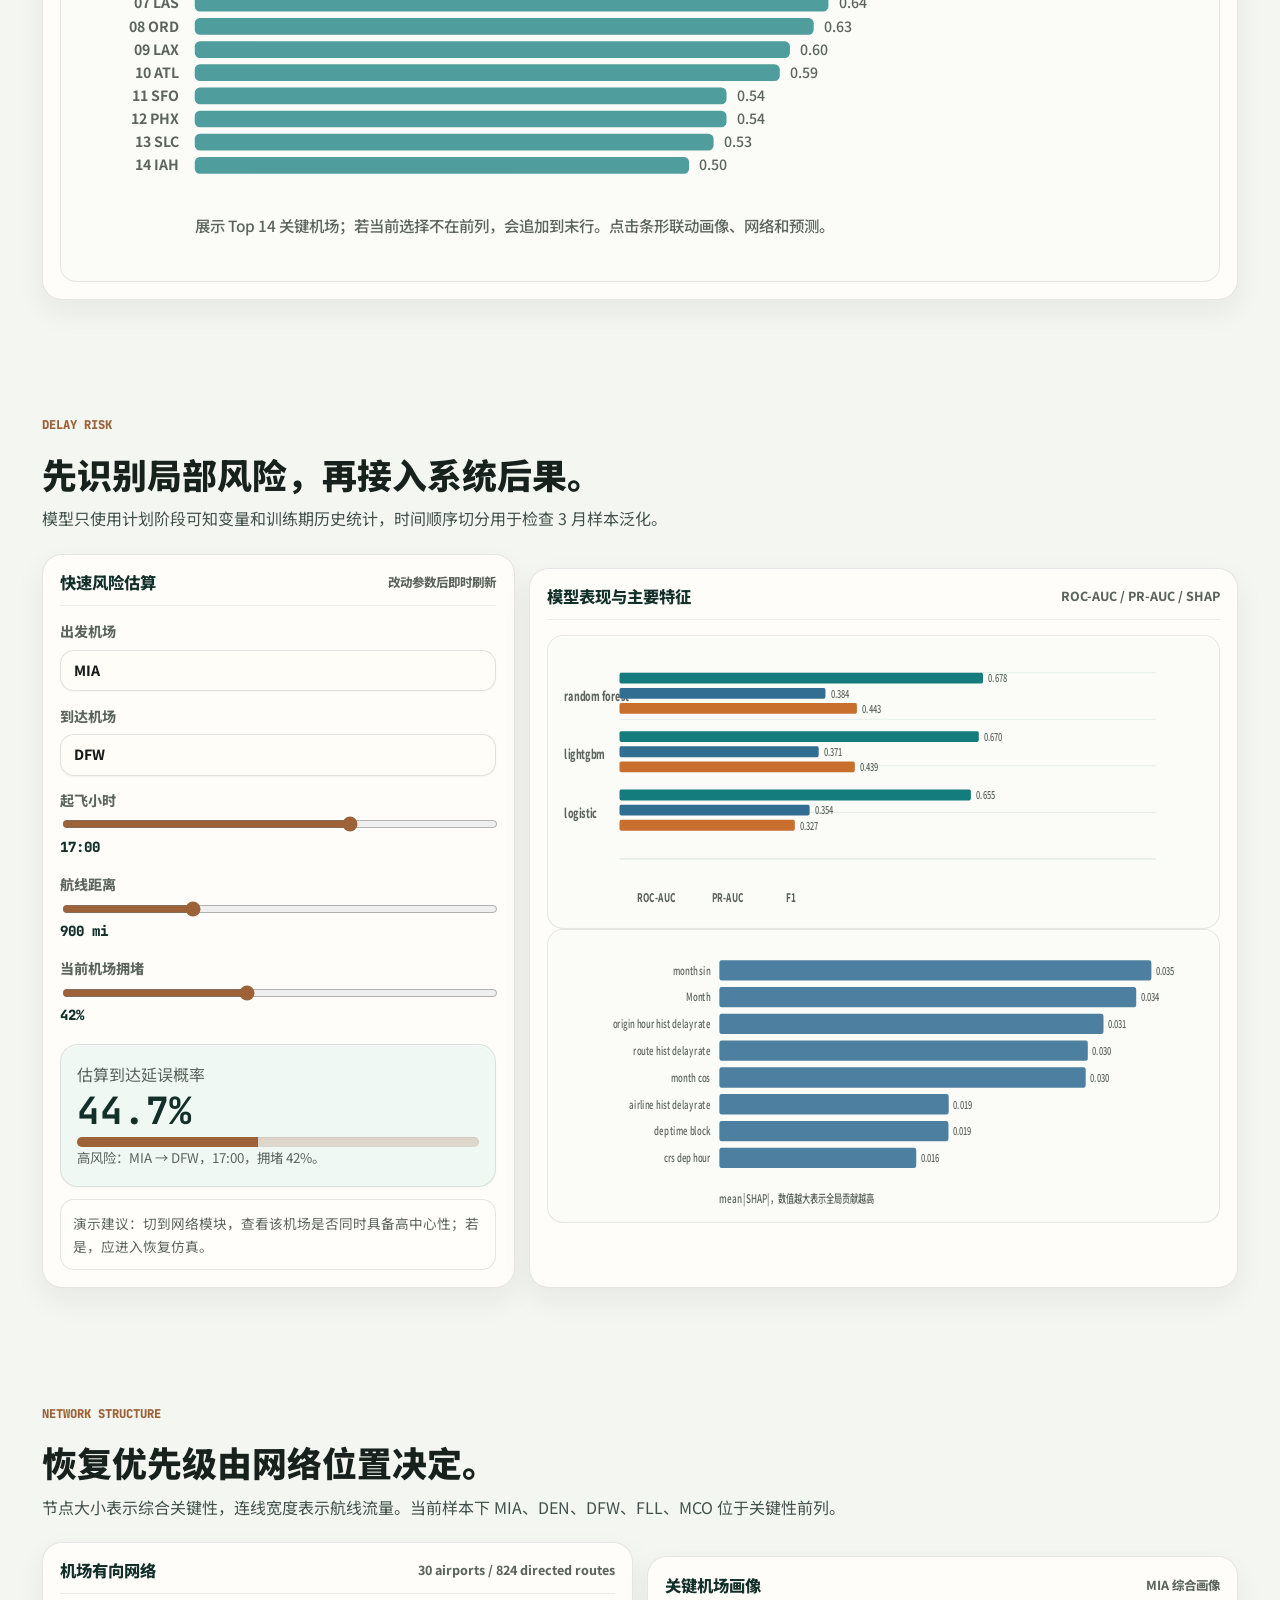
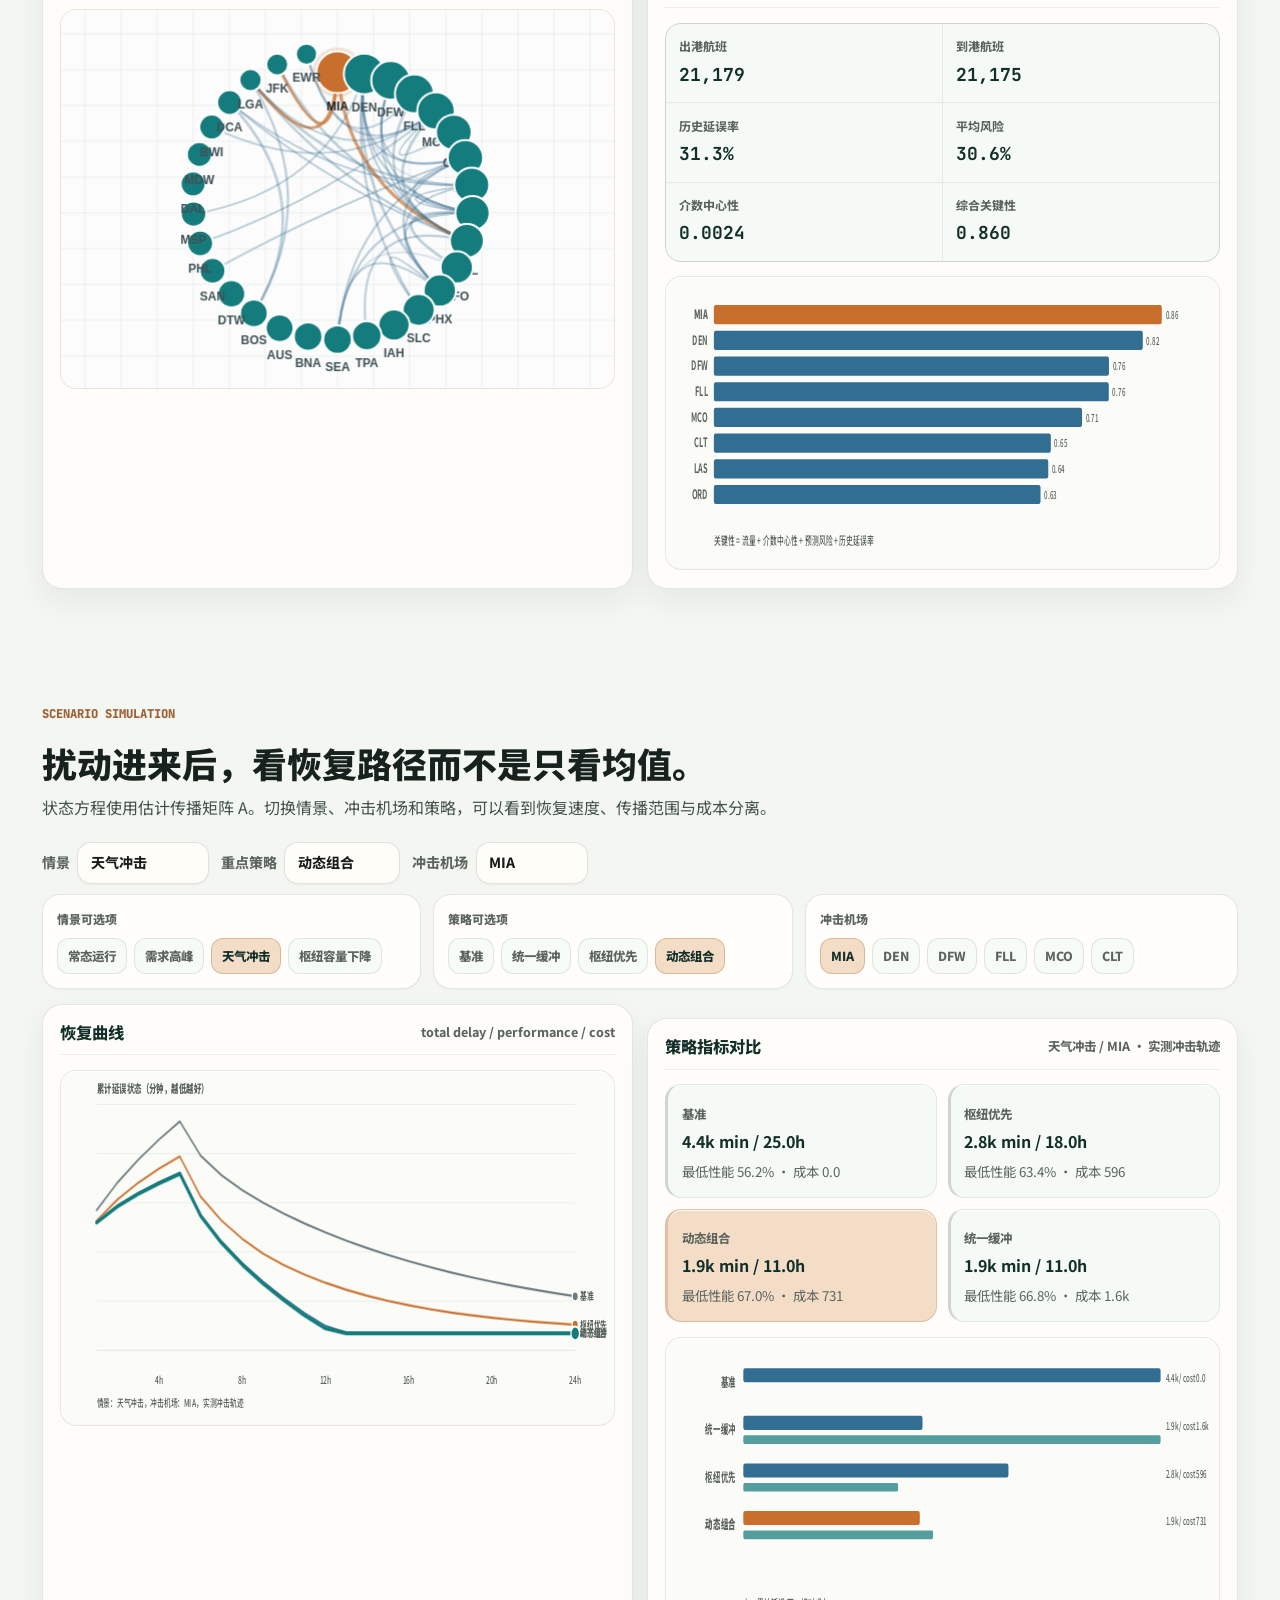
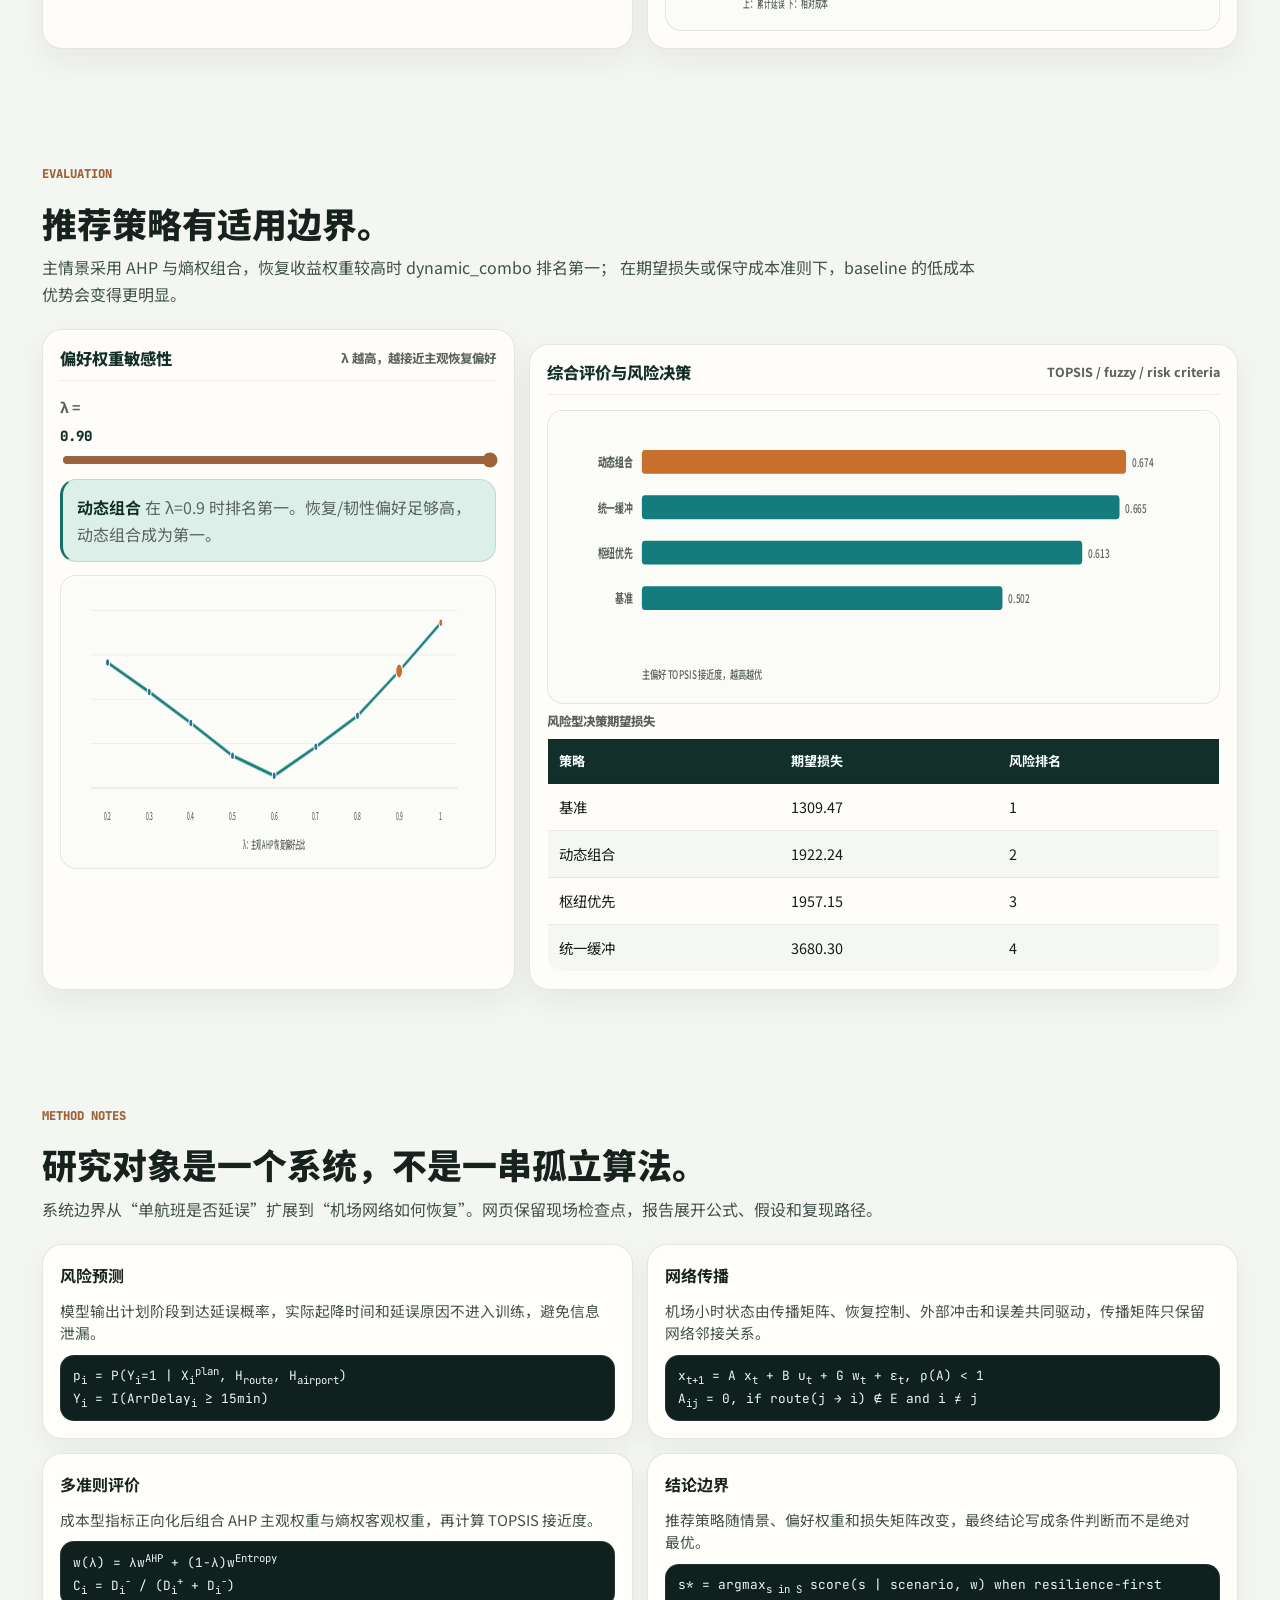
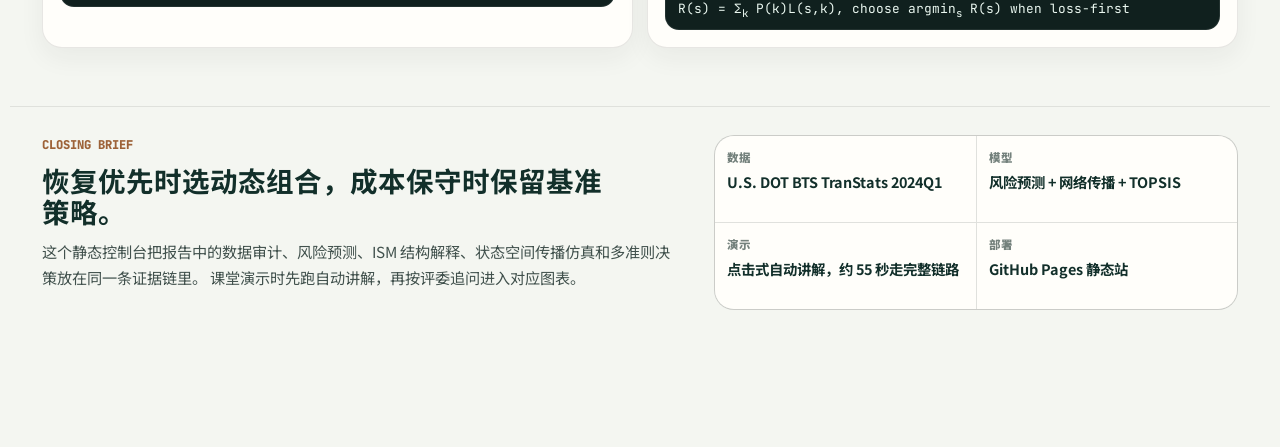
==== commit 8c3b4390: "Refine web visual polish" ====
--- a/提交包/04_FlightResilience_Static_Web/index.html
+++ b/提交包/04_FlightResilience_Static_Web/index.html
@@ -15,7 +15,7 @@
     <link rel="preconnect" href="https://fonts.googleapis.com" />
     <link rel="preconnect" href="https://fonts.gstatic.com" crossorigin />
     <link
-      href="https://fonts.googleapis.com/css2?family=JetBrains+Mono:wght@500;600;700;800&family=Noto+Sans+SC:wght@400;500;600;700;800;900&family=Noto+Serif+SC:wght@600;700;800;900&display=swap"
+      href="https://fonts.googleapis.com/css2?family=JetBrains+Mono:wght@500;600;700;800&family=Noto+Sans+SC:wght@400;500;600;700;800;900&family=Outfit:wght@500;600;700;800;900&display=swap"
       rel="stylesheet"
     />
     <link rel="stylesheet" href="assets/css/styles.css" />
@@ -86,7 +86,7 @@
       <section class="hero" id="overview">
         <div class="hero-copy">
           <p class="eyebrow">FlightResilience console</p>
-          <h1>把航班延误放回网络里判断。</h1>
+          <h1><span>把航班延误</span><span>放回网络里判断。</span></h1>
           <p class="lede">
             2024 年一季度 BTS 航班运行数据、30 个主要机场、824 条有向航线。
             页面按“系统边界 - 定量证据 - 计划风险 - 网络传播 - 扰动仿真 - 条件决策”组织，
--- a/提交包/04_FlightResilience_Static_Web/assets/css/styles.css
+++ b/提交包/04_FlightResilience_Static_Web/assets/css/styles.css
@@ -1,17 +1,17 @@
 :root {
   color-scheme: light;
-  --bg: #f5f7f4;
-  --bg-raised: #e9efeb;
+  --bg: #f4f6f1;
+  --bg-raised: #e8eee8;
   --ink: #17221f;
   --ink-soft: #41514d;
   --muted: #74817c;
-  --panel: rgba(255, 255, 252, 0.88);
-  --panel-strong: #fffefa;
-  --panel-soft: #eef5f1;
+  --panel: #fffdfa;
+  --panel-strong: #fffefb;
+  --panel-soft: #f0f6f1;
   --panel-ink: #171b19;
   --panel-muted: #5c645e;
-  --line: rgba(23, 27, 25, 0.14);
-  --panel-line: rgba(23, 27, 25, 0.15);
+  --line: rgba(23, 27, 25, 0.095);
+  --panel-line: rgba(23, 27, 25, 0.105);
   --navy: #122f2a;
   --teal: #176f68;
   --teal-soft: #dcefe9;
@@ -20,9 +20,10 @@
   --red: #b84c46;
   --green: #6c985a;
   --blue: #4f7da0;
-  --shadow: 0 18px 48px rgba(30, 43, 38, 0.12), 0 3px 10px rgba(30, 43, 38, 0.055);
-  --shadow-soft: 0 10px 28px rgba(30, 43, 38, 0.08);
-  --inner-light: inset 0 1px 0 rgba(255, 255, 255, 0.78);
+  --shadow: 0 18px 46px rgba(30, 43, 38, 0.082), 0 2px 8px rgba(30, 43, 38, 0.038);
+  --shadow-soft: 0 10px 26px rgba(30, 43, 38, 0.056);
+  --shadow-hairline: 0 1px 2px rgba(30, 43, 38, 0.04);
+  --inner-light: inset 0 1px 0 rgba(255, 255, 255, 0.92);
   --radius-xs: 8px;
   --radius-sm: 10px;
   --radius: 14px;
@@ -30,8 +31,8 @@
   --radius-xl: 28px;
   --max: 1260px;
   --font: "Noto Sans SC", "HarmonyOS Sans SC", "Source Han Sans SC", "Microsoft YaHei UI", "PingFang SC", "Segoe UI", Arial, sans-serif;
-  --font-heading: "Noto Serif SC", "Noto Sans SC", "Source Han Serif SC", "Songti SC", serif;
-  --font-ui: "Noto Sans SC", "HarmonyOS Sans SC", "Microsoft YaHei UI", "PingFang SC", sans-serif;
+  --font-heading: "Outfit", "Noto Sans SC", "HarmonyOS Sans SC", "Source Han Sans SC", "Microsoft YaHei UI", "PingFang SC", sans-serif;
+  --font-ui: "Outfit", "Noto Sans SC", "HarmonyOS Sans SC", "Microsoft YaHei UI", "PingFang SC", sans-serif;
   --mono: "JetBrains Mono", "Cascadia Mono", "SFMono-Regular", Consolas, "Liberation Mono", monospace;
   --ease: cubic-bezier(0.2, 0.82, 0.18, 1);
 }
@@ -48,13 +49,7 @@
   margin: 0;
   min-width: 320px;
   padding-bottom: 92px;
-  background:
-    radial-gradient(circle at 11% 8%, rgba(229, 202, 171, 0.5), transparent 28rem),
-    radial-gradient(circle at 88% 3%, rgba(190, 221, 213, 0.62), transparent 24rem),
-    linear-gradient(180deg, rgba(253, 253, 249, 0.98), rgba(243, 247, 244, 0.98) 46%, rgba(235, 242, 239, 0.99)),
-    repeating-linear-gradient(90deg, rgba(18, 43, 42, 0.026) 0 1px, transparent 1px 76px),
-    repeating-linear-gradient(0deg, rgba(18, 43, 42, 0.02) 0 1px, transparent 1px 76px),
-    var(--bg);
+  background: var(--bg);
   color: var(--ink);
   font-family: var(--font);
   line-height: 1.68;
@@ -64,31 +59,31 @@
   text-rendering: optimizeLegibility;
 }
 
+main {
+  background: transparent;
+}
+
+main::before {
+  content: "";
+  position: absolute;
+  left: 0;
+  right: 0;
+  top: 72px;
+  height: 1px;
+  background: rgba(23, 27, 25, 0.06);
+  pointer-events: none;
+}
+
+body::selection {
+  background: rgba(157, 98, 56, 0.18);
+}
+
 body::before {
-  content: "";
-  position: fixed;
-  inset: 0;
-  z-index: -1;
-  pointer-events: none;
-  background-image:
-    radial-gradient(circle at 1px 1px, rgba(23, 27, 25, 0.06) 1px, transparent 0),
-    linear-gradient(125deg, rgba(184, 111, 56, 0.04), transparent 42%, rgba(22, 124, 118, 0.05));
-  background-size: 20px 20px, 100% 100%;
-  opacity: 0.32;
+  content: none;
 }
 
 body::after {
-  content: "";
-  position: fixed;
-  inset: 0;
-  z-index: -1;
-  pointer-events: none;
-  background:
-    linear-gradient(rgba(255, 255, 255, 0.018) 50%, rgba(18, 43, 42, 0.018) 50%),
-    radial-gradient(circle at 50% 0%, rgba(255, 255, 255, 0.42), transparent 34rem);
-  background-size: 100% 4px, 100% 100%;
-  mix-blend-mode: multiply;
-  opacity: 0.42;
+  content: none;
 }
 
 a {
@@ -133,10 +128,10 @@
   gap: 1rem;
   min-height: 72px;
   padding: 0.7rem clamp(1rem, 3vw, 2.5rem);
-  border-bottom: 1px solid var(--line);
-  background: rgba(252, 253, 249, 0.82);
-  backdrop-filter: blur(20px) saturate(1.1);
-  box-shadow: var(--inner-light), 0 10px 26px rgba(28, 42, 37, 0.06);
+  border-bottom: 1px solid rgba(23, 27, 25, 0.08);
+  background: rgba(250, 252, 247, 0.94);
+  backdrop-filter: blur(18px) saturate(1.04);
+  box-shadow: var(--inner-light), 0 8px 22px rgba(28, 42, 37, 0.045);
 }
 
 .demo-cursor {
@@ -149,7 +144,7 @@
   transform: translate(-50%, -50%) scale(0);
   border: 2px solid #ffffff;
   border-radius: 999px;
-  background: radial-gradient(circle at 35% 35%, #f8d7b7, var(--copper) 64%);
+  background: var(--copper);
   box-shadow: 0 0 0 8px rgba(157, 98, 56, 0.17), 0 0 0 18px rgba(23, 111, 104, 0.08), 0 12px 28px rgba(20, 32, 31, 0.24);
   opacity: 0;
   pointer-events: none;
@@ -167,7 +162,7 @@
 
 .is-demo-target {
   position: relative;
-  outline: 3px solid rgba(169, 101, 52, 0.48) !important;
+  outline: 2px solid rgba(169, 101, 52, 0.44) !important;
   outline-offset: 4px;
   box-shadow: 0 0 0 8px rgba(169, 101, 52, 0.12), var(--shadow) !important;
   border-radius: inherit;
@@ -211,11 +206,11 @@
   max-width: min(520px, calc(100vw - 1.5rem));
   margin: 0;
   padding: 0.42rem;
-  border: 1px solid rgba(255, 255, 255, 0.58);
+  border: 1px solid rgba(23, 27, 25, 0.1);
   border-radius: 18px;
-  background: rgba(255, 253, 247, 0.84);
-  backdrop-filter: blur(18px) saturate(1.12);
-  box-shadow: 0 18px 48px rgba(26, 35, 31, 0.18), var(--inner-light);
+  background: rgba(255, 254, 249, 0.93);
+  backdrop-filter: blur(16px) saturate(1.06);
+  box-shadow: 0 16px 38px rgba(26, 35, 31, 0.13), var(--inner-light);
 }
 
 .dock-copy {
@@ -252,9 +247,7 @@
   width: 0;
   height: 100%;
   border-radius: inherit;
-  background:
-    linear-gradient(90deg, var(--teal), var(--copper)),
-    repeating-linear-gradient(115deg, rgba(255, 255, 255, 0.34) 0 6px, transparent 6px 13px);
+  background: var(--teal);
   transition: width 280ms var(--ease);
 }
 
@@ -274,13 +267,11 @@
   z-index: 84;
   width: min(430px, calc(100vw - 2rem));
   padding: 0.76rem 0.86rem;
-  border: 1px solid rgba(255, 255, 255, 0.22);
-  border-radius: 18px;
-  background:
-    linear-gradient(160deg, rgba(18, 47, 42, 0.92), rgba(28, 62, 56, 0.88)),
-    var(--navy);
+  border: 1px solid rgba(255, 255, 255, 0.18);
+  border-radius: 20px;
+  background: rgba(17, 43, 39, 0.95);
   color: #fffdf6;
-  box-shadow: 0 20px 52px rgba(20, 32, 31, 0.28), inset 0 1px 0 rgba(255, 255, 255, 0.12);
+  box-shadow: 0 18px 42px rgba(20, 32, 31, 0.22), inset 0 1px 0 rgba(255, 255, 255, 0.1);
   opacity: 0;
   pointer-events: none;
   transform: translateY(16px);
@@ -295,7 +286,7 @@
   bottom: 0.72rem;
   width: 3px;
   border-radius: 0 999px 999px 0;
-  background: linear-gradient(180deg, var(--copper), var(--teal));
+  background: var(--copper);
 }
 
 .tour-is-playing .demo-caption {
@@ -379,13 +370,13 @@
 .dock-actions button {
   min-height: 32px;
   padding: 0.34rem 0.5rem;
-  border: 1px solid rgba(23, 27, 25, 0.12);
+  border: 1px solid rgba(23, 27, 25, 0.1);
   border-radius: 12px;
   background: #fffaf0;
   color: var(--ink-soft);
   font-size: 0.73rem;
   font-weight: 820;
-  box-shadow: var(--inner-light);
+  box-shadow: var(--inner-light), var(--shadow-hairline);
   transition: transform 160ms var(--ease), background 160ms var(--ease), box-shadow 160ms var(--ease);
 }
 
@@ -413,8 +404,8 @@
   width: 44px;
   height: 44px;
   border: 1px solid rgba(23, 27, 25, 0.14);
-  border-radius: 14px;
-  background: linear-gradient(145deg, #173d37, var(--navy));
+  border-radius: 16px;
+  background: var(--navy);
   color: #fff8ea;
   font-family: var(--mono);
   font-size: 0.85rem;
@@ -445,8 +436,8 @@
 .nav-links a {
   position: relative;
   min-height: 38px;
-  padding: 0.5rem 0.72rem;
-  border-radius: 12px;
+  padding: 0.48rem 0.7rem;
+  border-radius: 14px;
   color: var(--ink-soft);
   font-size: 0.88rem;
   text-decoration: none;
@@ -468,7 +459,7 @@
 
 .nav-links a:hover,
 .nav-links a.active {
-  background: rgba(23, 27, 25, 0.07);
+  background: rgba(23, 27, 25, 0.055);
   color: var(--ink);
 }
 
@@ -482,6 +473,7 @@
 }
 
 .hero {
+  position: relative;
   display: grid;
   grid-template-columns: minmax(0, 1fr) minmax(300px, 450px);
   gap: clamp(1rem, 3vw, 2rem);
@@ -490,6 +482,19 @@
   min-height: calc(66svh - 72px);
   margin: 0 auto;
   padding: clamp(2.6rem, 5vw, 5rem) clamp(1rem, 3vw, 2rem) clamp(1.4rem, 3vw, 2.4rem);
+}
+
+.hero::after {
+  content: "";
+  position: absolute;
+  left: clamp(1rem, 3vw, 2rem);
+  right: clamp(1rem, 3vw, 2rem);
+  bottom: 0;
+  height: 1px;
+  max-width: var(--max);
+  margin: 0 auto;
+  background: rgba(23, 27, 25, 0.07);
+  pointer-events: none;
 }
 
 .hero-copy {
@@ -517,21 +522,26 @@
 }
 
 h1 {
-  max-width: 880px;
+  max-width: 780px;
   margin: 0;
   font-family: var(--font-heading);
-  font-weight: 900;
-  font-size: 4.35rem;
+  font-weight: 820;
+  font-size: 3.95rem;
   line-height: 1.08;
   letter-spacing: 0;
   text-wrap: balance;
+}
+
+h1 span {
+  display: block;
 }
 
 .lede {
   max-width: 760px;
   margin: 1.2rem 0 0;
   color: var(--ink-soft);
-  font-size: 1.12rem;
+  font-size: 1.08rem;
+  line-height: 1.78;
 }
 
 .hero-actions {
@@ -545,13 +555,13 @@
   display: inline-flex;
   align-items: center;
   justify-content: center;
-  min-height: 44px;
-  padding: 0.68rem 1rem;
-  border: 1px solid rgba(23, 27, 25, 0.16);
-  border-radius: 999px;
+  min-height: 46px;
+  padding: 0.7rem 1.08rem;
+  border: 1px solid rgba(23, 27, 25, 0.12);
+  border-radius: 16px;
   font-weight: 800;
   text-decoration: none;
-  box-shadow: var(--inner-light);
+  box-shadow: var(--inner-light), var(--shadow-hairline);
   transition: transform 180ms var(--ease), background 180ms var(--ease), border-color 180ms var(--ease), box-shadow 180ms var(--ease);
 }
 
@@ -564,13 +574,14 @@
 }
 
 .button.primary {
-  background: linear-gradient(135deg, var(--copper), #b97945);
+  background: var(--copper);
   border-color: var(--copper);
   color: #fffdf8;
+  box-shadow: 0 10px 22px rgba(157, 98, 56, 0.16), var(--inner-light);
 }
 
 .button.secondary {
-  background: rgba(255, 253, 248, 0.72);
+  background: #fffefa;
   color: var(--ink);
 }
 
@@ -600,13 +611,11 @@
   align-self: center;
   display: grid;
   overflow: hidden;
-  border: 1px solid rgba(255, 255, 255, 0.36);
-  border-radius: var(--radius-xl);
-  background:
-    linear-gradient(160deg, rgba(255, 249, 237, 0.98), rgba(230, 220, 202, 0.96)),
-    repeating-linear-gradient(135deg, rgba(18, 43, 42, 0.04) 0 1px, transparent 1px 12px);
+  border: 1px solid rgba(23, 27, 25, 0.1);
+  border-radius: 24px;
+  background: #f2eee3;
   color: var(--panel-ink);
-  box-shadow: var(--shadow);
+  box-shadow: 0 16px 38px rgba(46, 39, 28, 0.095), var(--inner-light);
 }
 
 .mission-head {
@@ -614,7 +623,7 @@
   align-items: center;
   justify-content: space-between;
   gap: 1rem;
-  padding: 0.9rem 1rem;
+  padding: 0.92rem 1rem;
   border-bottom: 1px solid var(--panel-line);
   background: rgba(18, 34, 31, 0.06);
 }
@@ -640,10 +649,10 @@
 .mission-grid div {
   display: grid;
   gap: 0.24rem;
-  min-height: 98px;
-  padding: 1rem 1.1rem;
-  border-right: 1px solid var(--panel-line);
-  border-bottom: 1px solid var(--panel-line);
+  min-height: 104px;
+  padding: 1.05rem 1.1rem;
+  border-right: 1px solid rgba(23, 27, 25, 0.09);
+  border-bottom: 1px solid rgba(23, 27, 25, 0.09);
 }
 
 .mission-grid div:nth-child(even) {
@@ -667,7 +676,7 @@
 .mission-grid strong {
   color: var(--navy);
   font-family: var(--mono);
-  font-size: 1.45rem;
+  font-size: 1.4rem;
   line-height: 1.15;
   font-variant-numeric: tabular-nums;
 }
@@ -675,7 +684,7 @@
 .section {
   max-width: var(--max);
   margin: 0 auto;
-  padding: clamp(2.2rem, 4.5vw, 4.7rem) clamp(1rem, 3vw, 2rem);
+  padding: clamp(2.25rem, 4.5vw, 4.65rem) clamp(1rem, 3vw, 2rem);
 }
 
 .section.tight {
@@ -700,9 +709,9 @@
   margin: 0;
   color: var(--ink);
   font-family: var(--font-heading);
-  font-weight: 860;
-  font-size: 2.36rem;
-  line-height: 1.18;
+  font-weight: 850;
+  font-size: 2.18rem;
+  line-height: 1.16;
   letter-spacing: 0;
   text-wrap: balance;
 }
@@ -716,29 +725,34 @@
 .flow {
   display: grid;
   grid-template-columns: repeat(7, minmax(0, 1fr));
-  gap: 1px;
-  overflow: hidden;
-  border: 1px solid var(--line);
-  border-radius: 18px;
-  background: rgba(23, 27, 25, 0.13);
-  box-shadow: var(--shadow-soft);
+  gap: 0.35rem;
+  overflow: visible;
+  border: 1px solid rgba(23, 27, 25, 0.1);
+  border-radius: 22px;
+  background: rgba(255, 253, 249, 0.8);
+  padding: 0.42rem;
+  box-shadow: var(--inner-light), 0 12px 30px rgba(30, 43, 38, 0.06);
 }
 
 .flow button {
   display: grid;
   gap: 0.25rem;
-  min-height: 88px;
-  padding: 0.9rem;
+  min-height: 82px;
+  padding: 0.82rem;
+  border: 1px solid transparent;
+  border-radius: 16px;
   text-align: left;
-  background: rgba(255, 253, 247, 0.72);
+  background: transparent;
   color: var(--ink);
   font-weight: 850;
-  transition: background 200ms var(--ease), transform 200ms var(--ease), color 200ms var(--ease);
+  transition: background 200ms var(--ease), transform 200ms var(--ease), color 200ms var(--ease), border-color 200ms var(--ease), box-shadow 200ms var(--ease);
 }
 
 .flow button:hover,
 .flow button.is-active {
-  background: rgba(255, 250, 239, 0.94);
+  background: #fffefa;
+  border-color: rgba(157, 98, 56, 0.18);
+  box-shadow: var(--shadow-hairline);
   transform: translateY(-2px);
 }
 
@@ -762,10 +776,10 @@
 .brief-chip {
   min-height: 84px;
   padding: 0.75rem;
-  border: 1px solid rgba(23, 27, 25, 0.12);
-  border-radius: var(--radius);
-  background: rgba(255, 253, 247, 0.82);
-  box-shadow: var(--inner-light);
+  border: 1px solid rgba(23, 27, 25, 0.1);
+  border-radius: 16px;
+  background: #fffefa;
+  box-shadow: var(--inner-light), var(--shadow-hairline);
 }
 
 .brief-chip span {
@@ -786,9 +800,9 @@
 .operator-note {
   margin-top: 0.8rem;
   padding: 0.72rem;
-  border: 1px solid rgba(23, 27, 25, 0.12);
+  border: 1px solid rgba(23, 27, 25, 0.1);
   border-radius: var(--radius);
-  background: rgba(255, 253, 247, 0.7);
+  background: #fffefa;
   color: var(--panel-muted);
   font-size: 0.85rem;
 }
@@ -836,19 +850,20 @@
 }
 
 .metric {
-  min-height: 132px;
-  padding: 1rem;
-  border: 1px solid var(--panel-line);
-  border-radius: var(--radius-lg);
+  min-height: 128px;
+  padding: 0.98rem 1rem;
+  border: 1px solid rgba(23, 27, 25, 0.1);
+  border-radius: 18px;
   background: var(--panel);
   color: var(--panel-ink);
-  box-shadow: var(--inner-light), var(--shadow-soft);
+  box-shadow: var(--inner-light), 0 9px 22px rgba(30, 43, 38, 0.05);
   transition: transform 220ms var(--ease), background 220ms var(--ease);
 }
 
 .metric:hover {
-  transform: translateY(-3px);
+  transform: translateY(-2px);
   background: var(--panel-strong);
+  box-shadow: var(--inner-light), 0 14px 30px rgba(30, 43, 38, 0.075);
 }
 
 .metric strong {
@@ -856,7 +871,7 @@
   margin-top: 0.42rem;
   color: var(--navy);
   font-family: var(--mono);
-  font-size: 2.12rem;
+  font-size: 2rem;
   line-height: 1;
   font-variant-numeric: tabular-nums;
 }
@@ -882,15 +897,12 @@
 
 .panel {
   min-width: 0;
-  padding: 1rem;
-  border: 1px solid var(--panel-line);
-  border-radius: var(--radius-lg);
+  padding: 1.08rem;
+  border: 1px solid rgba(23, 27, 25, 0.1);
+  border-radius: 20px;
   background: var(--panel);
   color: var(--panel-ink);
-  box-shadow:
-    var(--inner-light),
-    var(--shadow);
-  backdrop-filter: blur(6px);
+  box-shadow: var(--inner-light), 0 12px 30px rgba(30, 43, 38, 0.062);
 }
 
 .panel + .panel,
@@ -899,18 +911,24 @@
   margin-top: 0.9rem;
 }
 
+.panel:hover {
+  box-shadow: var(--inner-light), 0 15px 34px rgba(30, 43, 38, 0.074);
+}
+
 .panel-title {
   display: flex;
   align-items: flex-start;
   justify-content: space-between;
-  gap: 0.8rem;
-  margin-bottom: 0.8rem;
+  gap: 0.82rem;
+  margin-bottom: 0.92rem;
+  padding-bottom: 0.72rem;
+  border-bottom: 1px solid rgba(23, 27, 25, 0.075);
 }
 
 .panel-title h3 {
   margin: 0;
   color: var(--navy);
-  font-size: 1.05rem;
+  font-size: 1.02rem;
   font-weight: 800;
   line-height: 1.25;
   letter-spacing: 0;
@@ -919,24 +937,28 @@
 .chart {
   position: relative;
   width: 100%;
-  border: 1px solid rgba(23, 27, 25, 0.12);
-  border-radius: var(--radius);
-  background:
-    radial-gradient(circle at 8% 6%, rgba(157, 98, 56, 0.055), transparent 16rem),
-    linear-gradient(rgba(18, 43, 42, 0.026) 1px, transparent 1px),
-    linear-gradient(90deg, rgba(18, 43, 42, 0.022) 1px, transparent 1px),
-    #fcfdf9;
-  background-size: 100% 100%, 32px 32px, 32px 32px;
+  border: 1px solid rgba(23, 27, 25, 0.09);
+  border-radius: 16px;
+  background-color: #fbfcf7;
   overflow: hidden;
-  box-shadow: var(--inner-light);
+  box-shadow: inset 0 1px 0 rgba(255, 255, 255, 0.9), inset 0 -1px 0 rgba(23, 27, 25, 0.035);
+}
+
+.chart::after {
+  content: "";
+  position: absolute;
+  inset: 0;
+  pointer-events: none;
+  border-radius: inherit;
+  box-shadow: inset 0 0 0 1px rgba(255, 255, 255, 0.55);
 }
 
 .chart.tall {
-  min-height: 360px;
+  min-height: 354px;
 }
 
 .chart.medium {
-  min-height: 300px;
+  min-height: 292px;
 }
 
 .chart svg {
@@ -1012,16 +1034,13 @@
   min-height: 40px;
   min-width: 116px;
   max-width: 100%;
-  padding: 0.48rem 2.15rem 0.48rem 0.72rem;
-  border: 1px solid rgba(23, 27, 25, 0.22);
-  border-radius: 12px;
+  padding: 0.5rem 2.1rem 0.5rem 0.78rem;
+  border: 1px solid rgba(23, 27, 25, 0.12);
+  border-radius: 14px;
   appearance: none;
-  background:
-    linear-gradient(45deg, transparent 50%, var(--teal) 50%) calc(100% - 17px) 50% / 6px 6px no-repeat,
-    linear-gradient(135deg, var(--teal) 50%, transparent 50%) calc(100% - 12px) 50% / 6px 6px no-repeat,
-    #fffdf8;
+  background: #fffdf8;
   color: var(--panel-ink);
-  box-shadow: var(--inner-light);
+  box-shadow: var(--inner-light), var(--shadow-hairline);
   cursor: pointer;
   transition: border-color 160ms var(--ease), box-shadow 160ms var(--ease), background-color 160ms var(--ease);
 }
@@ -1044,11 +1063,11 @@
 
 .option-group {
   min-width: 0;
-  padding: 0.85rem;
-  border: 1px solid var(--panel-line);
-  border-radius: var(--radius-lg);
-  background: rgba(255, 255, 252, 0.78);
-  box-shadow: var(--inner-light);
+  padding: 0.88rem;
+  border: 1px solid rgba(23, 27, 25, 0.1);
+  border-radius: 18px;
+  background: #fffefa;
+  box-shadow: var(--inner-light), var(--shadow-hairline);
 }
 
 .option-group > span {
@@ -1067,10 +1086,10 @@
 }
 
 .option-chip {
-  min-height: 32px;
-  padding: 0.38rem 0.56rem;
-  border: 1px solid rgba(23, 27, 25, 0.16);
-  border-radius: 999px;
+  min-height: 34px;
+  padding: 0.4rem 0.62rem;
+  border: 1px solid rgba(23, 27, 25, 0.1);
+  border-radius: 12px;
   background: #f7fbf8;
   color: var(--panel-muted);
   font-size: 0.78rem;
@@ -1083,10 +1102,11 @@
   transform: translateY(-1px);
   border-color: rgba(19, 115, 110, 0.42);
   color: var(--navy);
+  background: #fffefa;
 }
 
 .option-chip.is-active {
-  border-color: rgba(169, 101, 52, 0.5);
+  border-color: rgba(169, 101, 52, 0.32);
   background: var(--copper-soft);
   color: var(--navy);
 }
@@ -1100,6 +1120,14 @@
 .lambda-control {
   display: grid;
   gap: 0.35rem;
+}
+
+.risk-form input[type="range"],
+.lambda-control input[type="range"] {
+  width: 100%;
+  height: 8px;
+  border-radius: 999px;
+  cursor: pointer;
 }
 
 .risk-form output,
@@ -1112,11 +1140,10 @@
 .risk-result {
   margin-top: 1rem;
   padding: 1rem;
-  border: 1px solid rgba(23, 27, 25, 0.14);
-  border-radius: var(--radius-lg);
-  background:
-    linear-gradient(145deg, rgba(220, 239, 233, 0.86), rgba(247, 252, 249, 0.92));
-  box-shadow: var(--inner-light);
+  border: 1px solid rgba(23, 27, 25, 0.1);
+  border-radius: 18px;
+  background: #f0f8f3;
+  box-shadow: var(--inner-light), var(--shadow-hairline);
 }
 
 .risk-result span,
@@ -1140,14 +1167,15 @@
   height: 10px;
   overflow: hidden;
   border-radius: 999px;
-  background: #d6ccba;
+  background: #ded8cc;
+  box-shadow: inset 0 1px 2px rgba(23, 27, 25, 0.08);
 }
 
 .meter span {
   display: block;
   width: 0;
   height: 100%;
-  background: linear-gradient(90deg, var(--teal), var(--copper), var(--red));
+  background: var(--copper);
   transition: width 260ms var(--ease);
 }
 
@@ -1156,12 +1184,10 @@
   width: 100%;
   height: auto;
   min-height: 360px;
-  border: 1px solid rgba(23, 27, 25, 0.12);
-  border-radius: var(--radius);
-  background:
-    radial-gradient(circle at 15% 12%, rgba(157, 98, 56, 0.08), transparent 18rem),
-    #fff9ec;
-  box-shadow: var(--inner-light);
+  border: 1px solid rgba(23, 27, 25, 0.09);
+  border-radius: 16px;
+  background: #fff9ec;
+  box-shadow: inset 0 1px 0 rgba(255, 255, 255, 0.9);
 }
 
 .chart-action-note {
@@ -1175,14 +1201,14 @@
   gap: 1px;
   margin-bottom: 0.9rem;
   overflow: hidden;
-  border: 1px solid var(--panel-line);
-  border-radius: var(--radius);
-  background: var(--panel-line);
+  border: 1px solid rgba(23, 27, 25, 0.1);
+  border-radius: 16px;
+  background: rgba(23, 27, 25, 0.09);
 }
 
 .profile-stat {
-  padding: 0.75rem;
-  background: var(--panel-soft);
+  padding: 0.78rem;
+  background: #f5faf6;
 }
 
 .profile-stat span {
@@ -1209,21 +1235,23 @@
 
 .strategy-card {
   width: 100%;
-  padding: 0.75rem;
-  border: 1px solid transparent;
-  border-left: 4px solid rgba(23, 27, 25, 0.18);
-  border-radius: var(--radius);
-  background: var(--panel-soft);
+  padding: 0.82rem;
+  border: 1px solid rgba(23, 27, 25, 0.08);
+  border-left: 3px solid rgba(23, 27, 25, 0.16);
+  border-radius: 16px;
+  background: #f5faf6;
   color: inherit;
   font: inherit;
   text-align: left;
   cursor: pointer;
-  transition: transform 160ms var(--ease), background 160ms var(--ease), border-color 160ms var(--ease);
+  box-shadow: var(--inner-light);
+  transition: transform 160ms var(--ease), background 160ms var(--ease), border-color 160ms var(--ease), box-shadow 160ms var(--ease);
 }
 
 .strategy-card:hover {
   transform: translateY(-2px);
   background: #f6fbf9;
+  box-shadow: var(--inner-light), var(--shadow-hairline);
 }
 
 .strategy-card.active {
@@ -1246,8 +1274,9 @@
 .decision-callout {
   margin: 0.8rem 0;
   padding: 0.85rem;
-  border-radius: var(--radius);
-  border-left: 4px solid var(--teal);
+  border-radius: 16px;
+  border: 1px solid rgba(23, 111, 104, 0.16);
+  border-left: 3px solid var(--teal);
   background: var(--teal-soft);
   color: var(--panel-muted);
 }
@@ -1261,13 +1290,13 @@
   border-collapse: collapse;
   font-size: 0.9rem;
   overflow: hidden;
-  border: 1px solid var(--panel-line);
-  border-radius: var(--radius);
-  box-shadow: var(--inner-light);
+  border: 1px solid rgba(23, 27, 25, 0.1);
+  border-radius: 16px;
+  box-shadow: var(--inner-light), var(--shadow-hairline);
 }
 
 .data-table caption {
-  padding: 0.4rem 0;
+  padding: 0.42rem 0;
   color: var(--panel-muted);
   text-align: left;
   font-size: 0.78rem;
@@ -1276,20 +1305,24 @@
 
 .data-table th,
 .data-table td {
-  padding: 0.62rem 0.58rem;
-  border-bottom: 1px solid var(--panel-line);
+  padding: 0.68rem 0.66rem;
+  border-bottom: 1px solid rgba(23, 27, 25, 0.08);
   text-align: left;
   vertical-align: top;
 }
 
 .data-table th {
   color: #f8fffd;
-  background: linear-gradient(135deg, var(--navy), #183e38);
+  background: var(--navy);
   font-size: 0.82rem;
 }
 
 .data-table tbody tr:nth-child(even) td {
-  background: rgba(238, 244, 242, 0.6);
+  background: rgba(241, 246, 242, 0.72);
+}
+
+.data-table tbody tr:hover td {
+  background: #fff8ed;
 }
 
 .risk-table-wrap {
@@ -1306,12 +1339,12 @@
   display: grid;
   align-content: start;
   gap: 0.65rem;
-  min-height: 178px;
-  padding: 1rem;
-  border: 1px solid var(--line);
-  border-radius: var(--radius-lg);
-  background: rgba(255, 255, 252, 0.76);
-  box-shadow: var(--inner-light), var(--shadow-soft);
+  min-height: 174px;
+  padding: 1.08rem;
+  border: 1px solid rgba(23, 27, 25, 0.1);
+  border-radius: 20px;
+  background: #fffefa;
+  box-shadow: var(--inner-light), 0 10px 26px rgba(30, 43, 38, 0.055);
 }
 
 .method-block h3 {
@@ -1332,9 +1365,9 @@
   gap: 0.22rem;
   max-width: 100%;
   padding: 0.64rem 0.72rem;
-  border: 1px solid rgba(23, 27, 25, 0.14);
-  border-radius: var(--radius);
-  background: linear-gradient(145deg, #10201e, #17362f);
+  border: 1px solid rgba(255, 255, 255, 0.08);
+  border-radius: 14px;
+  background: #10201e;
   color: #eaf7f0;
   font-family: var(--mono);
   font-size: 0.8rem;
@@ -1364,7 +1397,7 @@
   max-width: var(--max);
   margin: 0 auto 1rem;
   padding: clamp(1.2rem, 3vw, 1.8rem) clamp(1rem, 3vw, 2rem);
-  border-top: 1px solid var(--line);
+  border-top: 1px solid rgba(23, 27, 25, 0.095);
   color: var(--ink-soft);
 }
 
@@ -1372,7 +1405,8 @@
   max-width: 780px;
   margin: 0;
   color: var(--navy);
-  font-size: 1.85rem;
+  font-family: var(--font-heading);
+  font-size: 1.72rem;
   line-height: 1.12;
 }
 
@@ -1387,15 +1421,15 @@
   grid-template-columns: repeat(2, minmax(0, 1fr));
   gap: 1px;
   overflow: hidden;
-  border: 1px solid var(--panel-line);
-  border-radius: var(--radius-lg);
-  background: var(--panel-line);
+  border: 1px solid rgba(23, 27, 25, 0.1);
+  border-radius: 20px;
+  background: rgba(23, 27, 25, 0.09);
 }
 
 .footer-grid div {
   min-height: 86px;
   padding: 0.75rem;
-  background: rgba(255, 255, 252, 0.86);
+  background: #fffefa;
 }
 
 .footer-grid span {
@@ -1418,11 +1452,11 @@
   z-index: 80;
   max-width: 260px;
   padding: 0.52rem 0.68rem;
-  border: 1px solid rgba(23, 27, 25, 0.16);
-  border-radius: var(--radius-sm);
+  border: 1px solid rgba(23, 27, 25, 0.1);
+  border-radius: 14px;
   background: var(--panel-strong);
   color: var(--panel-muted);
-  box-shadow: var(--shadow);
+  box-shadow: 0 12px 30px rgba(30, 43, 38, 0.13), var(--inner-light);
   font-size: 0.8rem;
   pointer-events: none;
   opacity: 0;
@@ -1516,7 +1550,7 @@
   }
 
   h1 {
-    font-size: 3.35rem;
+    font-size: 3.12rem;
   }
 
   .section-heading h2 {
@@ -1546,7 +1580,7 @@
 
 @media (max-width: 640px) {
   body {
-    padding-bottom: 72px;
+    padding-bottom: 96px;
   }
 
   .topbar {
@@ -1566,7 +1600,8 @@
   }
 
   h1 {
-    font-size: 2.35rem;
+    font-size: 2.28rem;
+    line-height: 1.1;
   }
 
   .lede {
@@ -1610,17 +1645,18 @@
   .presentation-dock {
     position: fixed;
     right: 0.55rem;
-    bottom: 0.55rem;
+    bottom: max(0.7rem, env(safe-area-inset-bottom));
     left: 0.55rem;
     grid-template-columns: minmax(0, 1fr) 64px;
-    padding: 0.34rem;
+    padding: 0.3rem;
     border-radius: 16px;
+    box-shadow: 0 12px 30px rgba(26, 35, 31, 0.14), var(--inner-light);
   }
 
   .demo-caption {
     left: 0.55rem;
     right: 0.55rem;
-    bottom: 5.35rem;
+    bottom: calc(5.55rem + env(safe-area-inset-bottom));
     width: auto;
     padding: 0.64rem 0.72rem;
   }
@@ -1653,6 +1689,14 @@
     min-height: 30px;
     padding-inline: 0.35rem;
     font-size: 0.72rem;
+  }
+
+  .hero {
+    gap: 1.35rem;
+  }
+
+  .mission-board {
+    margin-bottom: 1rem;
   }
 
   .section {
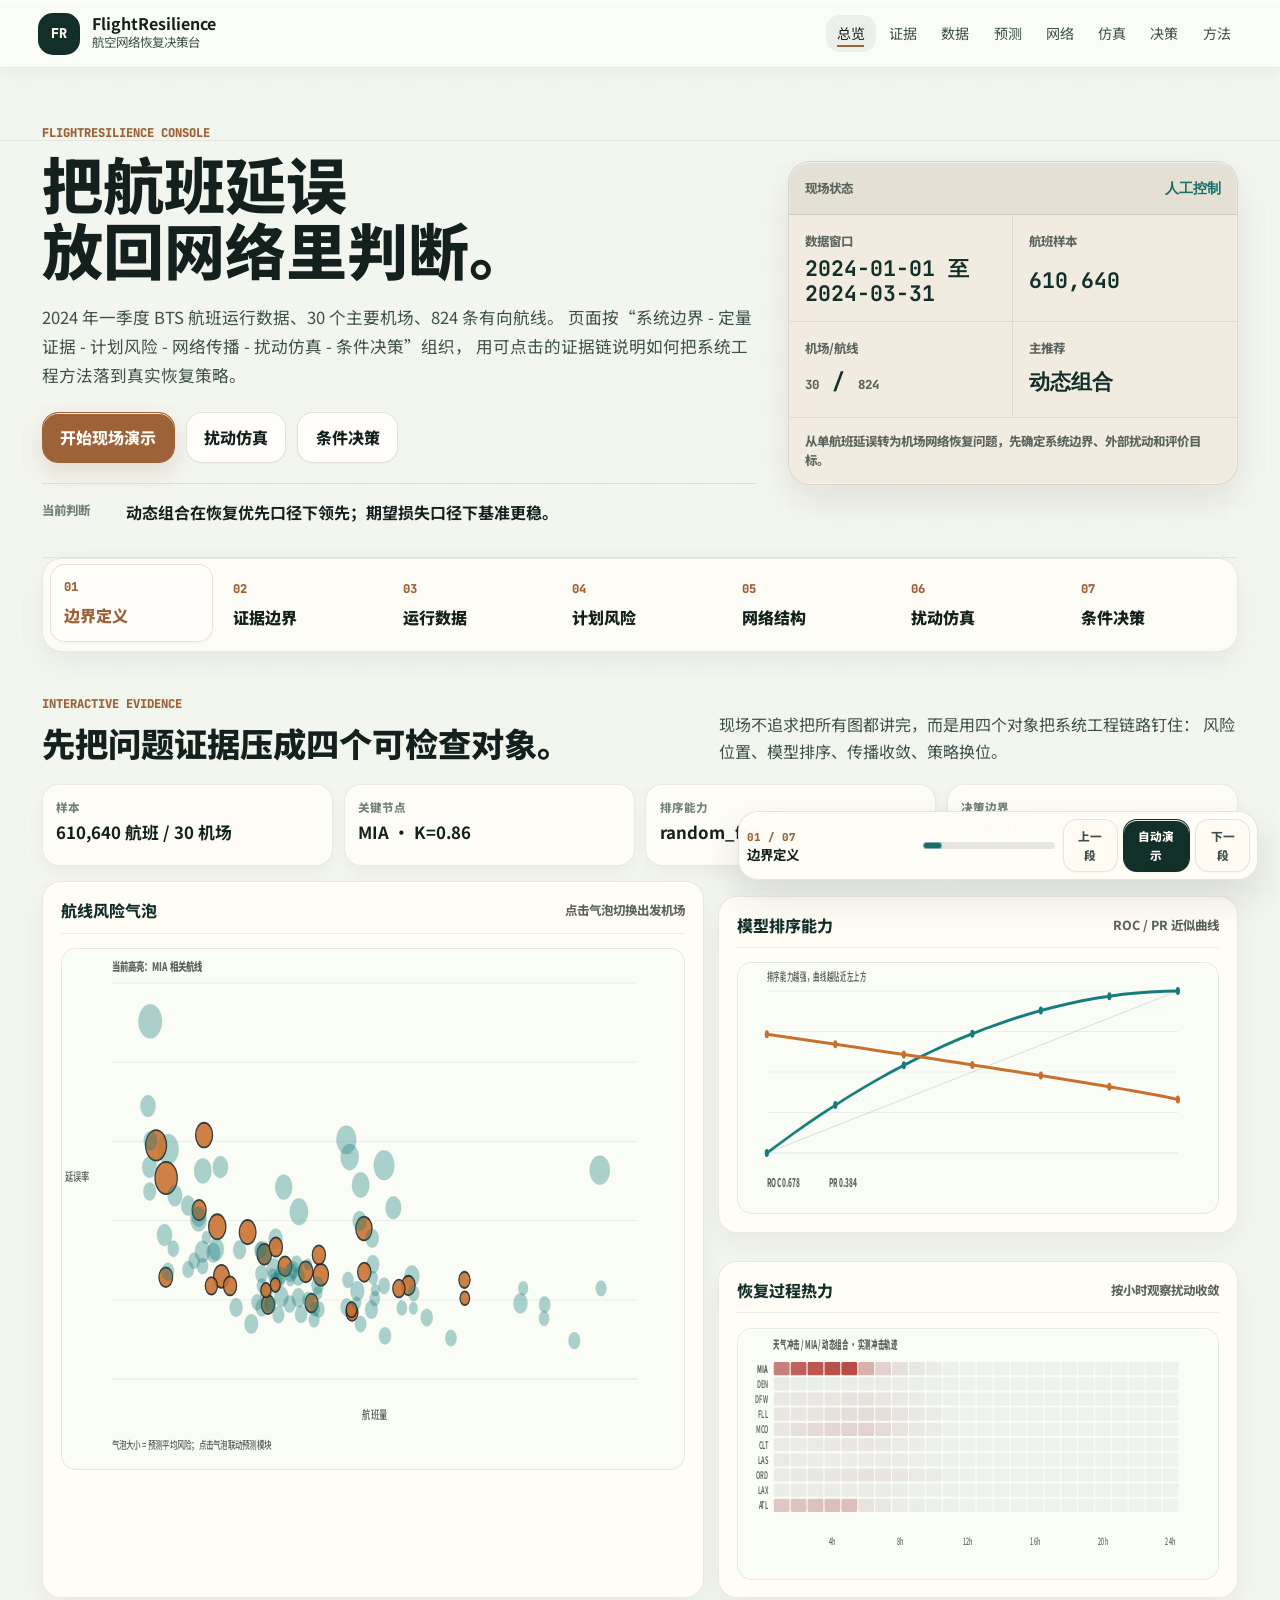
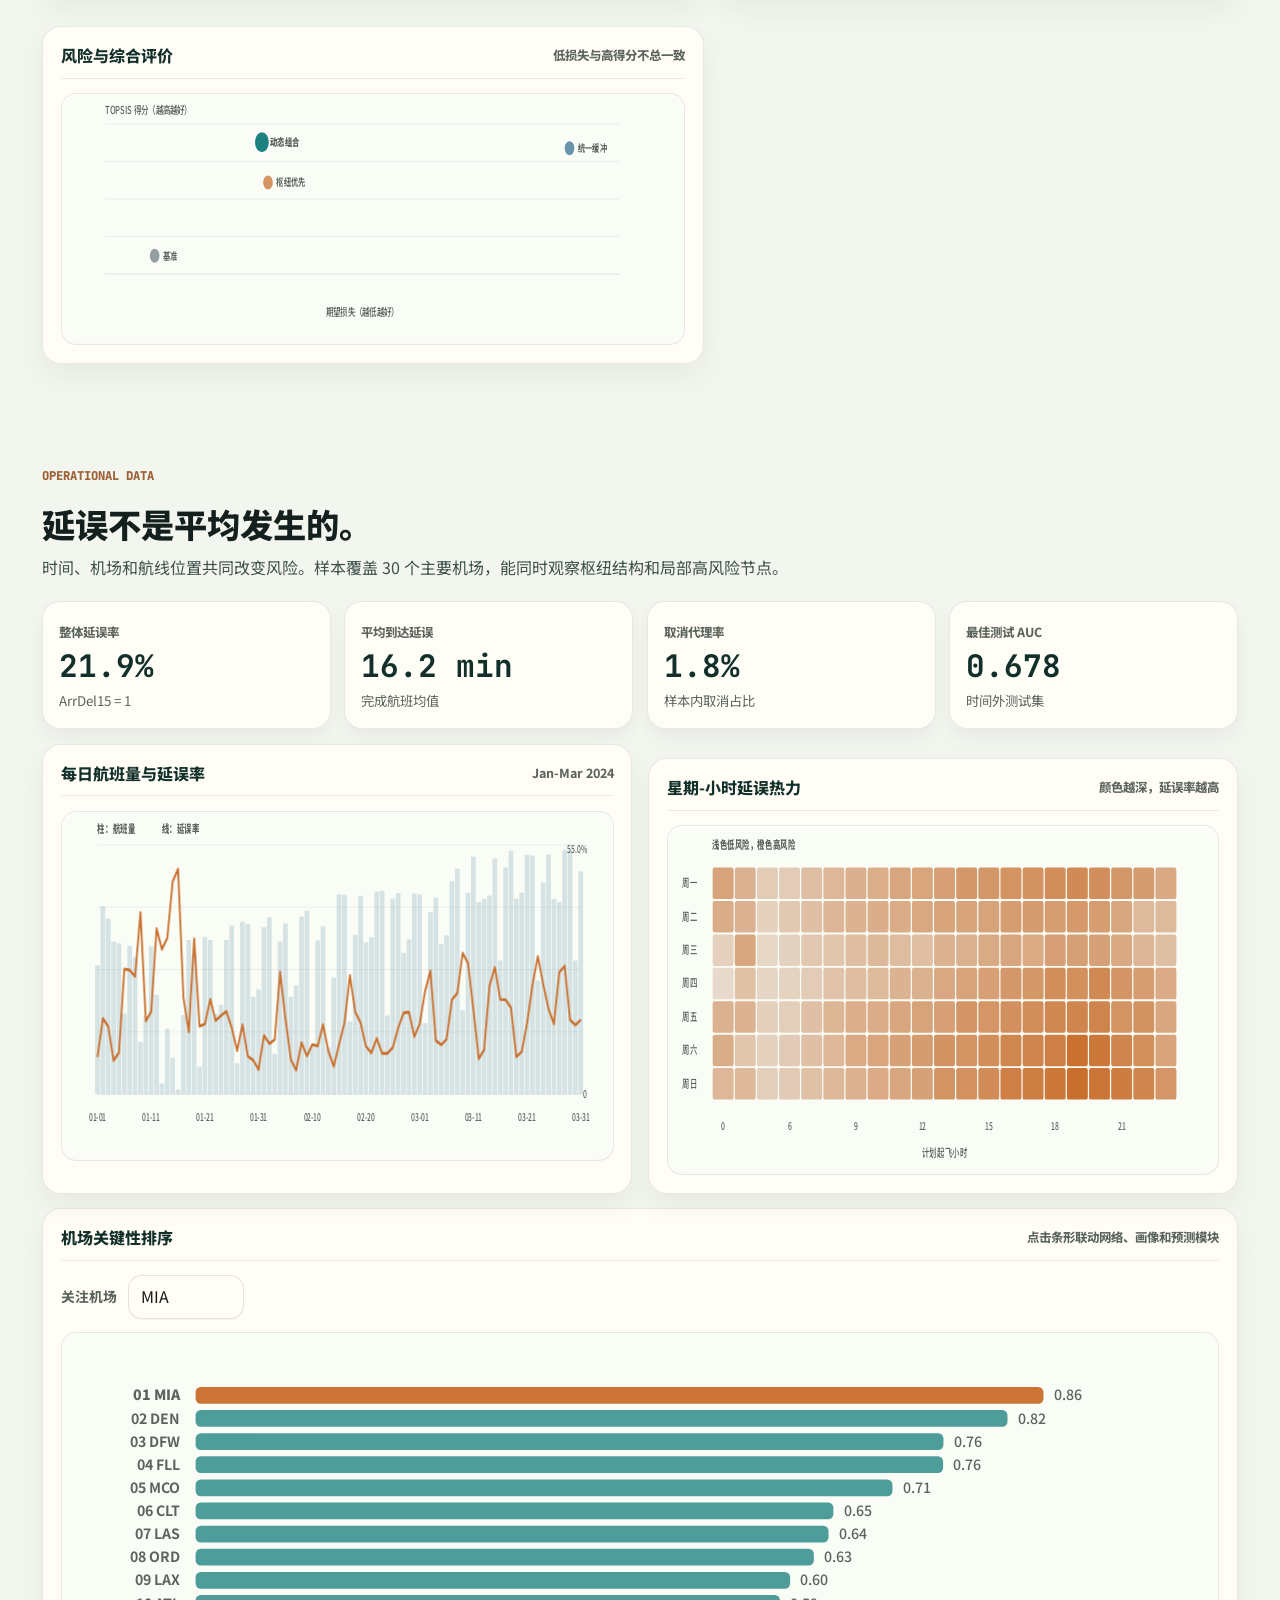
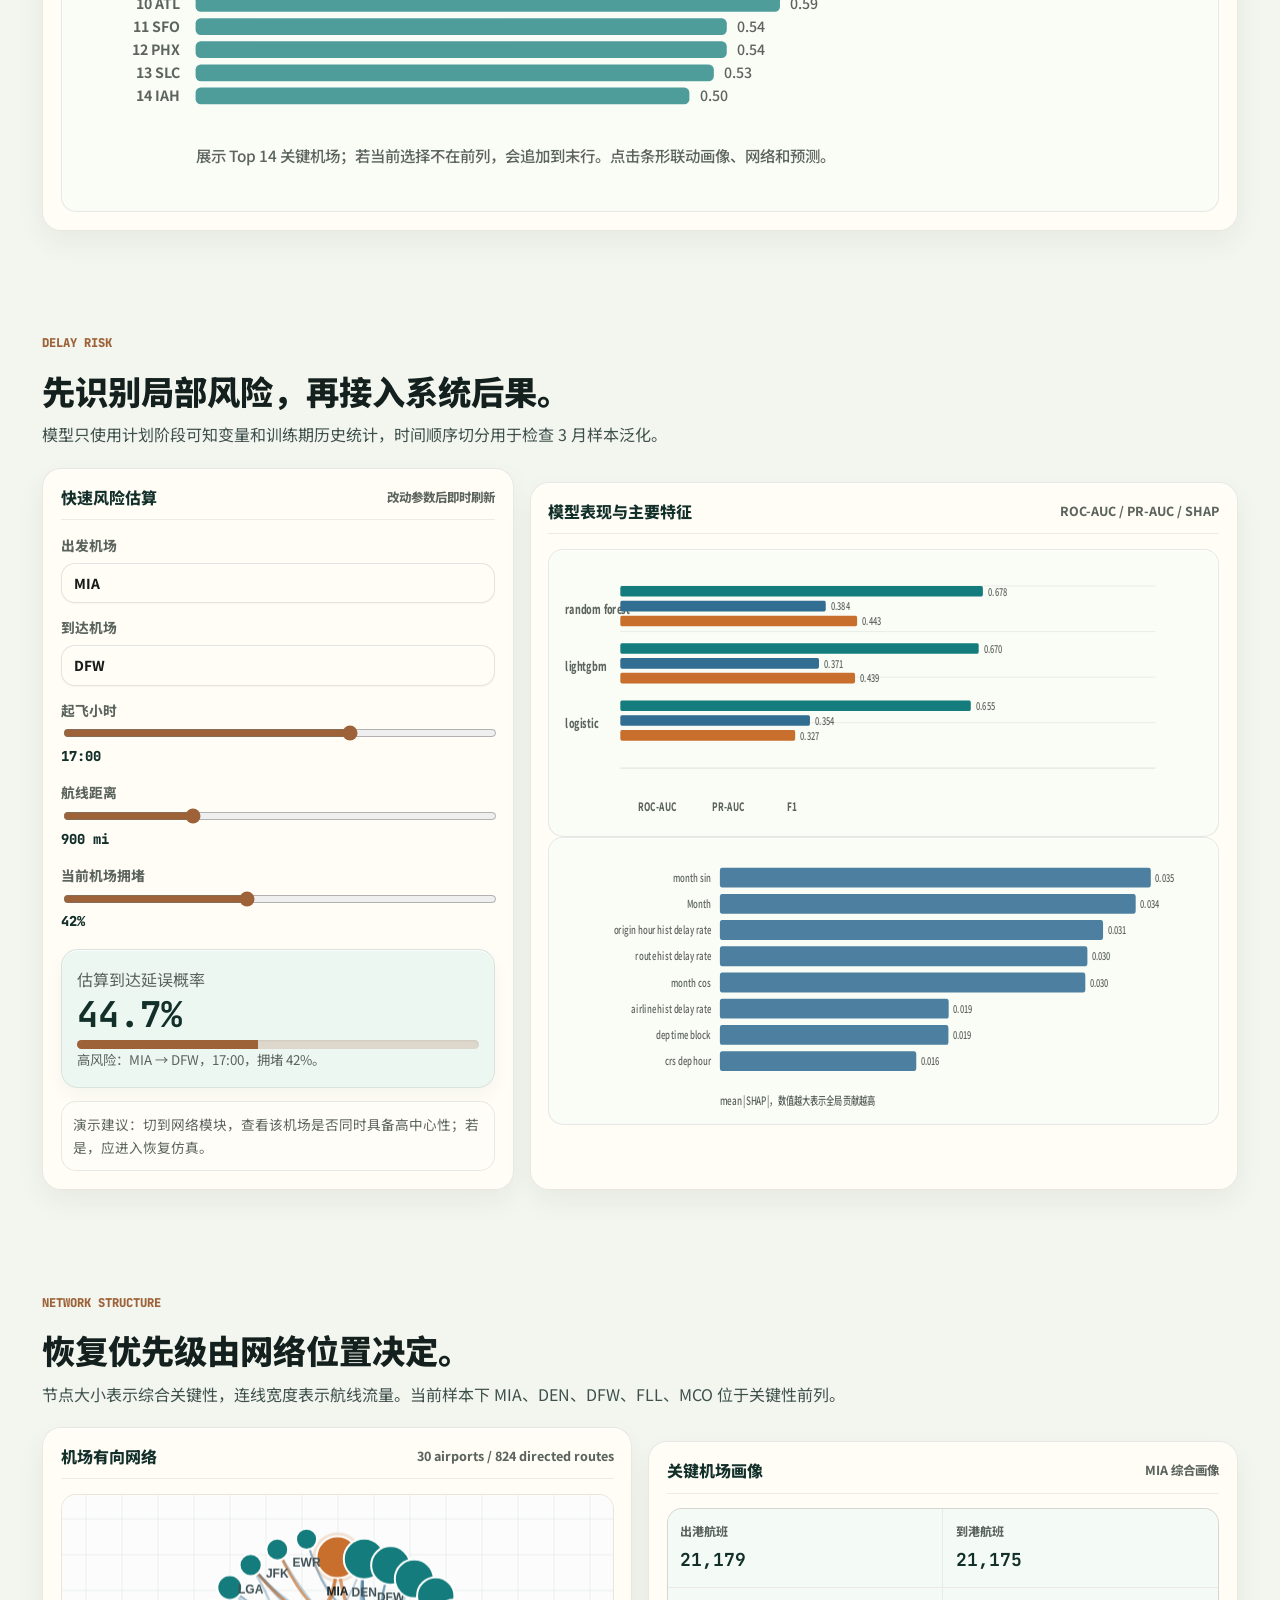
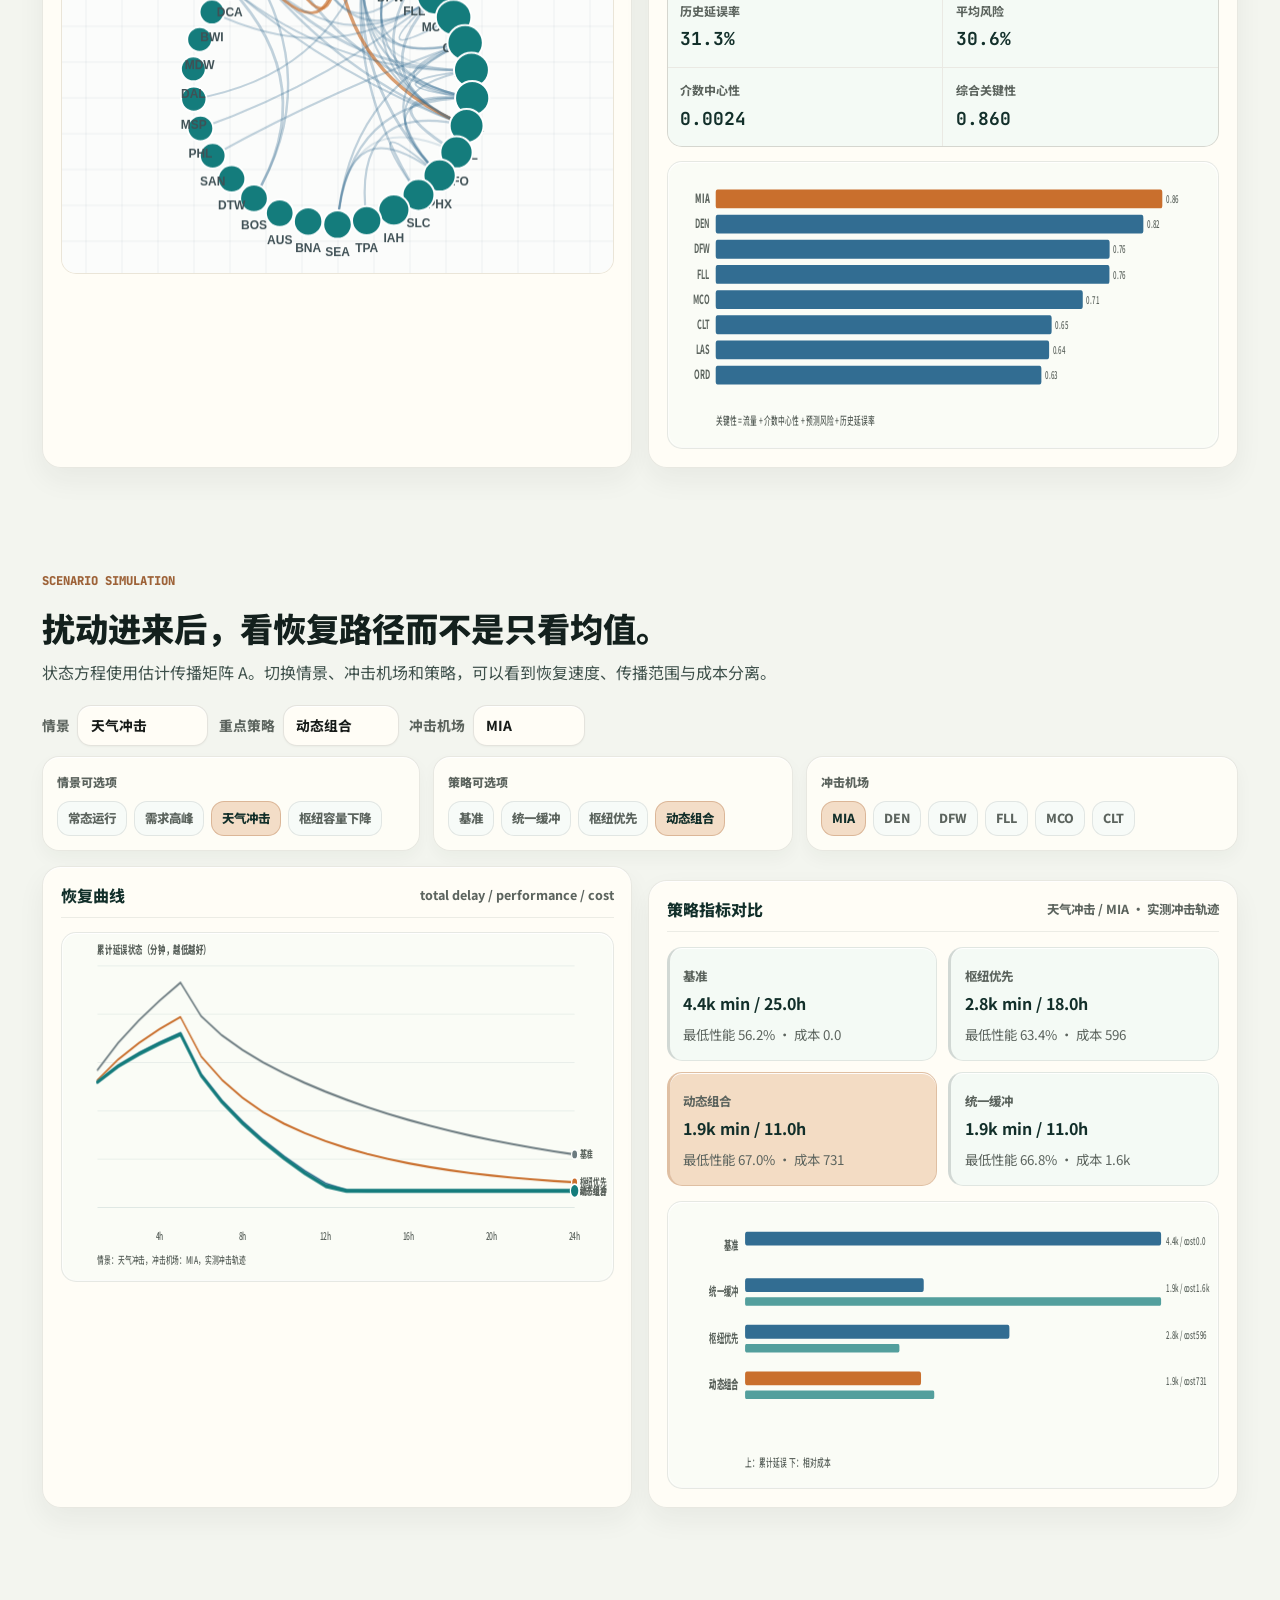
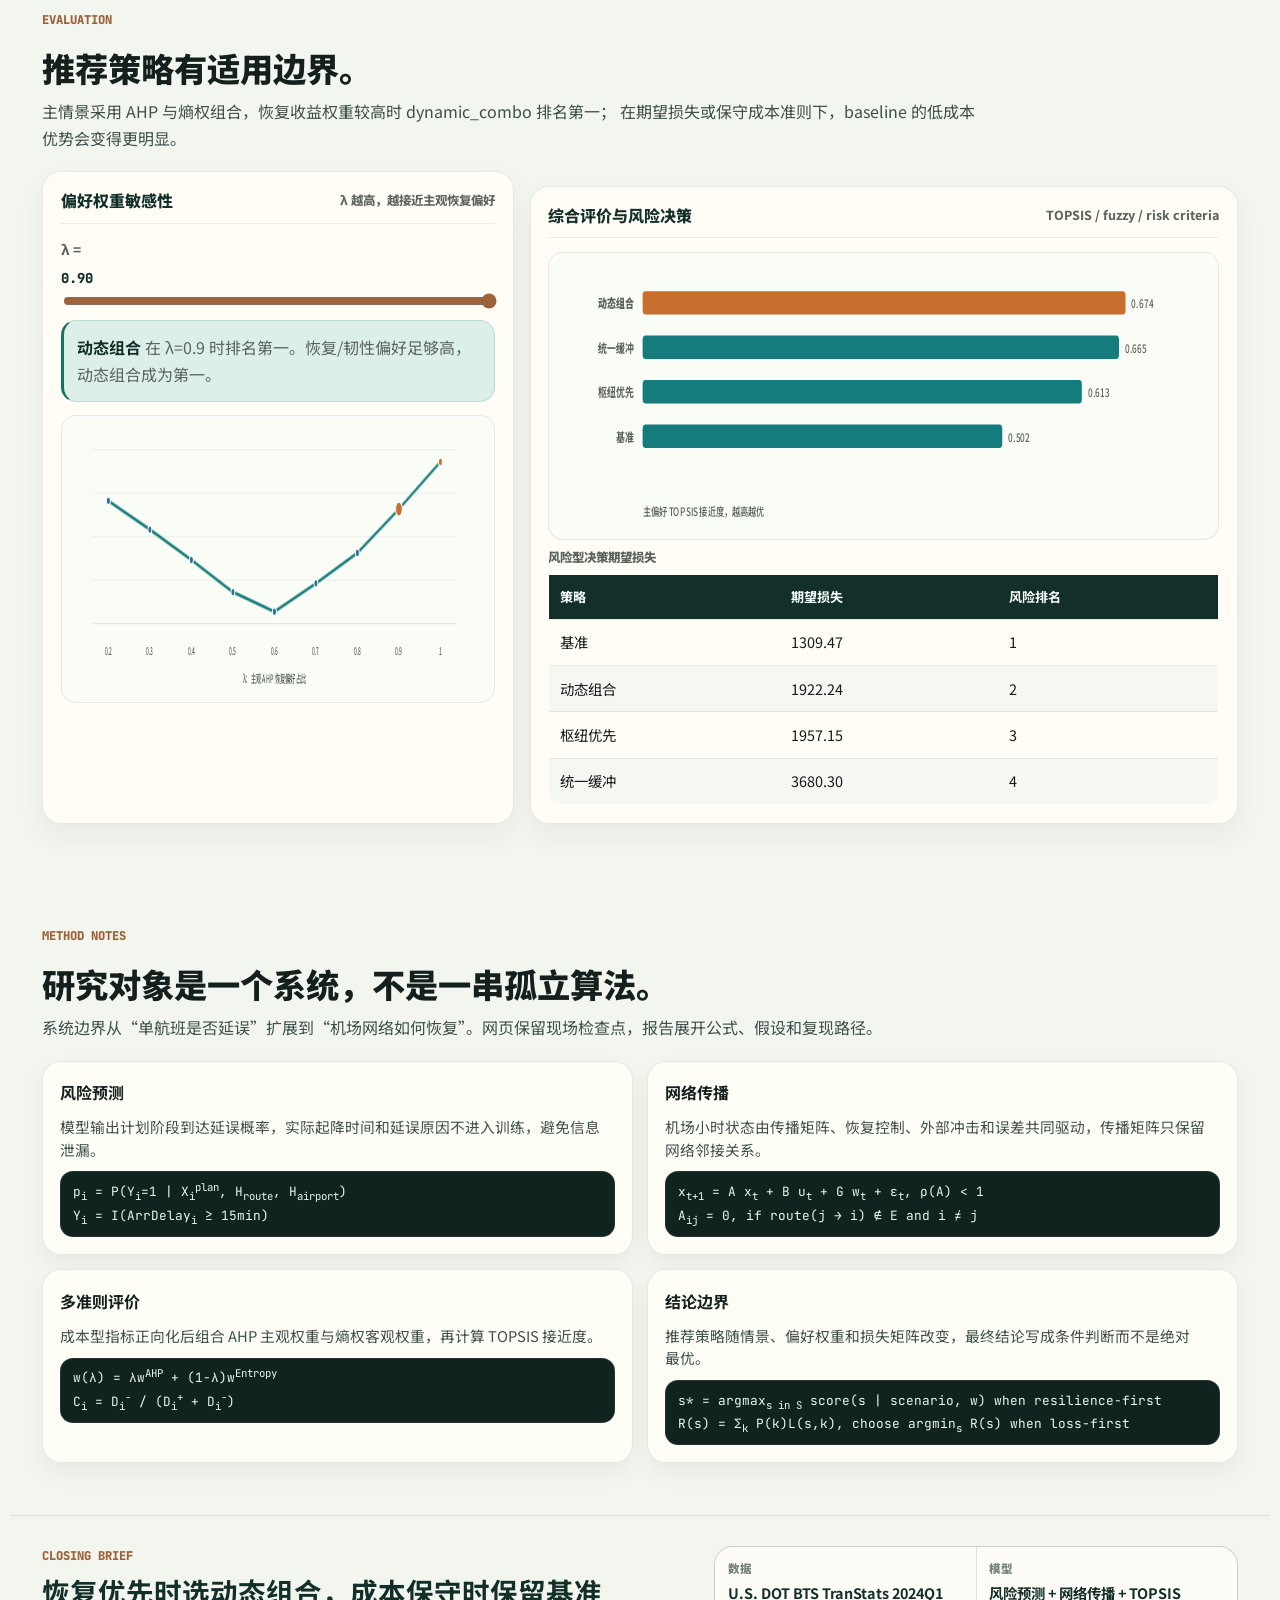
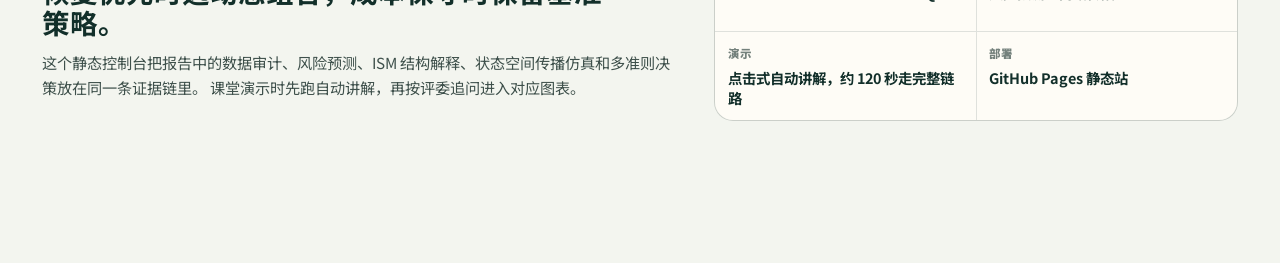
==== commit b98ad3f3: "Align web auto demo with script timing" ====
--- a/提交包/04_FlightResilience_Static_Web/index.html
+++ b/提交包/04_FlightResilience_Static_Web/index.html
@@ -482,7 +482,7 @@
       <div class="footer-grid" aria-label="交付物索引">
         <div><span>数据</span><strong>U.S. DOT BTS TranStats 2024Q1</strong></div>
         <div><span>模型</span><strong>风险预测 + 网络传播 + TOPSIS</strong></div>
-        <div><span>演示</span><strong>点击式自动讲解，约 55 秒走完整链路</strong></div>
+        <div><span>演示</span><strong>点击式自动讲解，约 120 秒走完整链路</strong></div>
         <div><span>部署</span><strong>GitHub Pages 静态站</strong></div>
       </div>
     </footer>
--- a/提交包/04_FlightResilience_Static_Web/assets/css/styles.css
+++ b/提交包/04_FlightResilience_Static_Web/assets/css/styles.css
@@ -1,17 +1,17 @@
 :root {
   color-scheme: light;
-  --bg: #f4f6f1;
-  --bg-raised: #e8eee8;
-  --ink: #17221f;
-  --ink-soft: #41514d;
+  --bg: #f3f5ef;
+  --bg-raised: #e7ede7;
+  --ink: #13201d;
+  --ink-soft: #3e504b;
   --muted: #74817c;
-  --panel: #fffdfa;
+  --panel: #fffdf7;
   --panel-strong: #fffefb;
-  --panel-soft: #f0f6f1;
+  --panel-soft: #edf5ef;
   --panel-ink: #171b19;
   --panel-muted: #5c645e;
-  --line: rgba(23, 27, 25, 0.095);
-  --panel-line: rgba(23, 27, 25, 0.105);
+  --line: rgba(19, 32, 29, 0.1);
+  --panel-line: rgba(19, 32, 29, 0.11);
   --navy: #122f2a;
   --teal: #176f68;
   --teal-soft: #dcefe9;
@@ -20,9 +20,9 @@
   --red: #b84c46;
   --green: #6c985a;
   --blue: #4f7da0;
-  --shadow: 0 18px 46px rgba(30, 43, 38, 0.082), 0 2px 8px rgba(30, 43, 38, 0.038);
-  --shadow-soft: 0 10px 26px rgba(30, 43, 38, 0.056);
-  --shadow-hairline: 0 1px 2px rgba(30, 43, 38, 0.04);
+  --shadow: 0 18px 42px rgba(28, 42, 37, 0.078), 0 2px 8px rgba(28, 42, 37, 0.036);
+  --shadow-soft: 0 10px 24px rgba(28, 42, 37, 0.052);
+  --shadow-hairline: 0 1px 2px rgba(28, 42, 37, 0.04);
   --inner-light: inset 0 1px 0 rgba(255, 255, 255, 0.92);
   --radius-xs: 8px;
   --radius-sm: 10px;
@@ -63,6 +63,13 @@
   background: transparent;
 }
 
+main,
+.topbar,
+.presentation-dock,
+.demo-caption {
+  isolation: isolate;
+}
+
 main::before {
   content: "";
   position: absolute;
@@ -79,7 +86,14 @@
 }
 
 body::before {
-  content: none;
+  content: "";
+  position: fixed;
+  inset: 0;
+  z-index: -1;
+  pointer-events: none;
+  background-image: url("data:image/svg+xml,%3Csvg xmlns='http://www.w3.org/2000/svg' width='96' height='96' viewBox='0 0 96 96'%3E%3Cg fill='none' stroke='%2313201d' stroke-opacity='0.035' stroke-width='1'%3E%3Cpath d='M0 24H96M0 72H96M24 0V96M72 0V96'/%3E%3C/g%3E%3Ccircle cx='12' cy='12' r='1' fill='%2313201d' fill-opacity='0.026'/%3E%3Ccircle cx='60' cy='36' r='1' fill='%2313201d' fill-opacity='0.024'/%3E%3C/svg%3E");
+  background-size: 96px 96px;
+  opacity: 0.42;
 }
 
 body::after {
@@ -126,12 +140,12 @@
   align-items: center;
   justify-content: space-between;
   gap: 1rem;
-  min-height: 72px;
-  padding: 0.7rem clamp(1rem, 3vw, 2.5rem);
-  border-bottom: 1px solid rgba(23, 27, 25, 0.08);
-  background: rgba(250, 252, 247, 0.94);
-  backdrop-filter: blur(18px) saturate(1.04);
-  box-shadow: var(--inner-light), 0 8px 22px rgba(28, 42, 37, 0.045);
+  min-height: 68px;
+  padding: 0.62rem clamp(1rem, 3vw, 2.5rem);
+  border-bottom: 1px solid rgba(19, 32, 29, 0.085);
+  background: rgba(250, 252, 247, 0.96);
+  backdrop-filter: blur(20px) saturate(1.02);
+  box-shadow: var(--inner-light), 0 6px 20px rgba(28, 42, 37, 0.038);
 }
 
 .demo-cursor {
@@ -151,13 +165,31 @@
   transition: left 360ms var(--ease), top 360ms var(--ease), opacity 160ms var(--ease), transform 160ms var(--ease);
 }
 
+.demo-cursor::after {
+  content: "";
+  position: absolute;
+  inset: -12px;
+  border: 1px solid rgba(157, 98, 56, 0.38);
+  border-radius: inherit;
+  opacity: 0;
+  transform: scale(0.7);
+}
+
 .demo-cursor.is-visible {
   opacity: 1;
   transform: translate(-50%, -50%) scale(1);
 }
 
+.demo-cursor.is-tracking {
+  transition: left 72ms linear, top 72ms linear, opacity 140ms var(--ease), transform 140ms var(--ease);
+}
+
 .demo-cursor.is-clicking {
   transform: translate(-50%, -50%) scale(0.72);
+}
+
+.demo-cursor.is-clicking::after {
+  animation: cursor-ring 420ms var(--ease) both;
 }
 
 .is-demo-target {
@@ -169,6 +201,10 @@
   animation: demo-pulse 880ms var(--ease) both;
 }
 
+.tour-is-playing .is-demo-target {
+  scroll-margin-block: 7.5rem;
+}
+
 .is-demo-changing {
   border-color: rgba(157, 98, 56, 0.56) !important;
   background-color: #fff8ed !important;
@@ -191,6 +227,17 @@
   100% {
     outline-color: rgba(169, 101, 52, 0.42);
     box-shadow: 0 0 0 8px rgba(169, 101, 52, 0.1), var(--shadow);
+  }
+}
+
+@keyframes cursor-ring {
+  0% {
+    opacity: 0.85;
+    transform: scale(0.55);
+  }
+  100% {
+    opacity: 0;
+    transform: scale(1.7);
   }
 }
 
@@ -200,17 +247,17 @@
   bottom: clamp(0.75rem, 2vw, 1.25rem);
   z-index: 86;
   display: grid;
-  grid-template-columns: minmax(108px, 160px) minmax(86px, 118px) auto;
+  grid-template-columns: minmax(116px, 168px) minmax(96px, 132px) auto;
   align-items: center;
   gap: 0.5rem;
   max-width: min(520px, calc(100vw - 1.5rem));
   margin: 0;
-  padding: 0.42rem;
-  border: 1px solid rgba(23, 27, 25, 0.1);
-  border-radius: 18px;
-  background: rgba(255, 254, 249, 0.93);
-  backdrop-filter: blur(16px) saturate(1.06);
-  box-shadow: 0 16px 38px rgba(26, 35, 31, 0.13), var(--inner-light);
+  padding: 0.46rem;
+  border: 1px solid rgba(19, 32, 29, 0.11);
+  border-radius: 20px;
+  background: rgba(255, 253, 247, 0.95);
+  backdrop-filter: blur(18px) saturate(1.04);
+  box-shadow: 0 18px 40px rgba(26, 35, 31, 0.12), var(--inner-light);
 }
 
 .dock-copy {
@@ -236,10 +283,10 @@
 }
 
 .dock-progress {
-  height: 6px;
+  height: 7px;
   overflow: hidden;
   border-radius: 999px;
-  background: rgba(23, 27, 25, 0.12);
+  background: rgba(19, 32, 29, 0.1);
 }
 
 .dock-progress span {
@@ -248,6 +295,7 @@
   height: 100%;
   border-radius: inherit;
   background: var(--teal);
+  box-shadow: 0 0 0 1px rgba(255, 255, 255, 0.46) inset;
   transition: width 280ms var(--ease);
 }
 
@@ -368,11 +416,11 @@
 }
 
 .dock-actions button {
-  min-height: 32px;
-  padding: 0.34rem 0.5rem;
-  border: 1px solid rgba(23, 27, 25, 0.1);
-  border-radius: 12px;
-  background: #fffaf0;
+  min-height: 34px;
+  padding: 0.36rem 0.56rem;
+  border: 1px solid rgba(19, 32, 29, 0.105);
+  border-radius: 14px;
+  background: #fffbf3;
   color: var(--ink-soft);
   font-size: 0.73rem;
   font-weight: 820;
@@ -401,10 +449,10 @@
 .brand-mark {
   display: inline-grid;
   place-items: center;
-  width: 44px;
-  height: 44px;
-  border: 1px solid rgba(23, 27, 25, 0.14);
-  border-radius: 16px;
+  width: 42px;
+  height: 42px;
+  border: 1px solid rgba(19, 32, 29, 0.14);
+  border-radius: 15px;
   background: var(--navy);
   color: #fff8ea;
   font-family: var(--mono);
@@ -430,13 +478,13 @@
   align-items: center;
   justify-content: flex-end;
   flex-wrap: wrap;
-  gap: 0.18rem;
+  gap: 0.16rem;
 }
 
 .nav-links a {
   position: relative;
-  min-height: 38px;
-  padding: 0.48rem 0.7rem;
+  min-height: 36px;
+  padding: 0.44rem 0.68rem;
   border-radius: 14px;
   color: var(--ink-soft);
   font-size: 0.88rem;
@@ -472,6 +520,10 @@
   position: relative;
 }
 
+section[id] {
+  scroll-margin-top: 5.5rem;
+}
+
 .hero {
   position: relative;
   display: grid;
@@ -479,9 +531,9 @@
   gap: clamp(1rem, 3vw, 2rem);
   align-items: stretch;
   max-width: var(--max);
-  min-height: calc(66svh - 72px);
+  min-height: calc(62svh - 68px);
   margin: 0 auto;
-  padding: clamp(2.6rem, 5vw, 5rem) clamp(1rem, 3vw, 2rem) clamp(1.4rem, 3vw, 2.4rem);
+  padding: clamp(2rem, 4.2vw, 4rem) clamp(1rem, 3vw, 2rem) clamp(1.2rem, 3vw, 2.1rem);
 }
 
 .hero::after {
@@ -522,11 +574,11 @@
 }
 
 h1 {
-  max-width: 780px;
+  max-width: 800px;
   margin: 0;
   font-family: var(--font-heading);
   font-weight: 820;
-  font-size: 3.95rem;
+  font-size: 3.82rem;
   line-height: 1.08;
   letter-spacing: 0;
   text-wrap: balance;
@@ -538,17 +590,17 @@
 
 .lede {
   max-width: 760px;
-  margin: 1.2rem 0 0;
+  margin: 1.05rem 0 0;
   color: var(--ink-soft);
-  font-size: 1.08rem;
-  line-height: 1.78;
+  font-size: 1.04rem;
+  line-height: 1.75;
 }
 
 .hero-actions {
   display: flex;
   flex-wrap: wrap;
   gap: 0.7rem;
-  margin-top: 1.55rem;
+  margin-top: 1.35rem;
 }
 
 .button {
@@ -590,8 +642,8 @@
   grid-template-columns: 72px minmax(0, 1fr);
   gap: 0.75rem;
   max-width: 780px;
-  margin-top: 1.5rem;
-  padding-top: 1.1rem;
+  margin-top: 1.25rem;
+  padding-top: 0.95rem;
   border-top: 1px solid var(--line);
 }
 
@@ -611,11 +663,11 @@
   align-self: center;
   display: grid;
   overflow: hidden;
-  border: 1px solid rgba(23, 27, 25, 0.1);
-  border-radius: 24px;
-  background: #f2eee3;
+  border: 1px solid rgba(19, 32, 29, 0.11);
+  border-radius: 22px;
+  background: #f1ecdf;
   color: var(--panel-ink);
-  box-shadow: 0 16px 38px rgba(46, 39, 28, 0.095), var(--inner-light);
+  box-shadow: 0 16px 34px rgba(46, 39, 28, 0.085), var(--inner-light), inset 0 0 0 1px rgba(255, 255, 255, 0.32);
 }
 
 .mission-head {
@@ -623,7 +675,7 @@
   align-items: center;
   justify-content: space-between;
   gap: 1rem;
-  padding: 0.92rem 1rem;
+  padding: 0.88rem 1rem;
   border-bottom: 1px solid var(--panel-line);
   background: rgba(18, 34, 31, 0.06);
 }
@@ -649,10 +701,10 @@
 .mission-grid div {
   display: grid;
   gap: 0.24rem;
-  min-height: 104px;
-  padding: 1.05rem 1.1rem;
-  border-right: 1px solid rgba(23, 27, 25, 0.09);
-  border-bottom: 1px solid rgba(23, 27, 25, 0.09);
+  min-height: 96px;
+  padding: 0.98rem 1rem;
+  border-right: 1px solid rgba(19, 32, 29, 0.085);
+  border-bottom: 1px solid rgba(19, 32, 29, 0.085);
 }
 
 .mission-grid div:nth-child(even) {
@@ -676,7 +728,7 @@
 .mission-grid strong {
   color: var(--navy);
   font-family: var(--mono);
-  font-size: 1.4rem;
+  font-size: 1.34rem;
   line-height: 1.15;
   font-variant-numeric: tabular-nums;
 }
@@ -684,7 +736,7 @@
 .section {
   max-width: var(--max);
   margin: 0 auto;
-  padding: clamp(2.25rem, 4.5vw, 4.65rem) clamp(1rem, 3vw, 2rem);
+  padding: clamp(2.1rem, 4vw, 4.25rem) clamp(1rem, 3vw, 2rem);
 }
 
 .section.tight {
@@ -696,7 +748,7 @@
   display: grid;
   gap: 0.55rem;
   max-width: 940px;
-  margin-bottom: 1.35rem;
+  margin-bottom: 1.22rem;
 }
 
 .section-heading.split {
@@ -710,7 +762,7 @@
   color: var(--ink);
   font-family: var(--font-heading);
   font-weight: 850;
-  font-size: 2.18rem;
+  font-size: 2.08rem;
   line-height: 1.16;
   letter-spacing: 0;
   text-wrap: balance;
@@ -725,22 +777,22 @@
 .flow {
   display: grid;
   grid-template-columns: repeat(7, minmax(0, 1fr));
-  gap: 0.35rem;
+  gap: 0.38rem;
   overflow: visible;
-  border: 1px solid rgba(23, 27, 25, 0.1);
-  border-radius: 22px;
-  background: rgba(255, 253, 249, 0.8);
+  border: 1px solid rgba(19, 32, 29, 0.095);
+  border-radius: 20px;
+  background: rgba(255, 253, 247, 0.82);
   padding: 0.42rem;
-  box-shadow: var(--inner-light), 0 12px 30px rgba(30, 43, 38, 0.06);
+  box-shadow: var(--inner-light), 0 12px 28px rgba(28, 42, 37, 0.052);
 }
 
 .flow button {
   display: grid;
   gap: 0.25rem;
-  min-height: 82px;
-  padding: 0.82rem;
+  min-height: 78px;
+  padding: 0.78rem 0.82rem;
   border: 1px solid transparent;
-  border-radius: 16px;
+  border-radius: 15px;
   text-align: left;
   background: transparent;
   color: var(--ink);
@@ -769,17 +821,17 @@
 .brief-row {
   display: grid;
   grid-template-columns: repeat(4, minmax(0, 1fr));
-  gap: 0.6rem;
-  margin-bottom: 0.9rem;
+  gap: 0.68rem;
+  margin-bottom: 0.95rem;
 }
 
 .brief-chip {
-  min-height: 84px;
-  padding: 0.75rem;
-  border: 1px solid rgba(23, 27, 25, 0.1);
-  border-radius: 16px;
-  background: #fffefa;
-  box-shadow: var(--inner-light), var(--shadow-hairline);
+  min-height: 82px;
+  padding: 0.82rem;
+  border: 1px solid rgba(19, 32, 29, 0.09);
+  border-radius: 17px;
+  background: rgba(255, 253, 247, 0.9);
+  box-shadow: var(--inner-light), 0 8px 18px rgba(28, 42, 37, 0.04);
 }
 
 .brief-chip span {
@@ -800,9 +852,9 @@
 .operator-note {
   margin-top: 0.8rem;
   padding: 0.72rem;
-  border: 1px solid rgba(23, 27, 25, 0.1);
-  border-radius: var(--radius);
-  background: #fffefa;
+  border: 1px solid rgba(19, 32, 29, 0.095);
+  border-radius: 15px;
+  background: #fffdf7;
   color: var(--panel-muted);
   font-size: 0.85rem;
 }
@@ -845,18 +897,18 @@
 .metric-grid {
   display: grid;
   grid-template-columns: repeat(4, minmax(0, 1fr));
-  gap: 0.75rem;
-  margin-bottom: 0.9rem;
+  gap: 0.82rem;
+  margin-bottom: 0.95rem;
 }
 
 .metric {
-  min-height: 128px;
-  padding: 0.98rem 1rem;
-  border: 1px solid rgba(23, 27, 25, 0.1);
+  min-height: 124px;
+  padding: 0.95rem 1rem;
+  border: 1px solid rgba(19, 32, 29, 0.095);
   border-radius: 18px;
-  background: var(--panel);
+  background: rgba(255, 253, 247, 0.92);
   color: var(--panel-ink);
-  box-shadow: var(--inner-light), 0 9px 22px rgba(30, 43, 38, 0.05);
+  box-shadow: var(--inner-light), 0 9px 20px rgba(28, 42, 37, 0.046);
   transition: transform 220ms var(--ease), background 220ms var(--ease);
 }
 
@@ -871,7 +923,7 @@
   margin-top: 0.42rem;
   color: var(--navy);
   font-family: var(--mono);
-  font-size: 2rem;
+  font-size: 1.94rem;
   line-height: 1;
   font-variant-numeric: tabular-nums;
 }
@@ -884,7 +936,7 @@
 
 .analysis-grid {
   display: grid;
-  gap: 0.9rem;
+  gap: 0.95rem;
 }
 
 .analysis-grid.two {
@@ -897,12 +949,12 @@
 
 .panel {
   min-width: 0;
-  padding: 1.08rem;
-  border: 1px solid rgba(23, 27, 25, 0.1);
-  border-radius: 20px;
-  background: var(--panel);
+  padding: 1.12rem;
+  border: 1px solid rgba(19, 32, 29, 0.095);
+  border-radius: 19px;
+  background: rgba(255, 253, 247, 0.93);
   color: var(--panel-ink);
-  box-shadow: var(--inner-light), 0 12px 30px rgba(30, 43, 38, 0.062);
+  box-shadow: var(--inner-light), 0 12px 28px rgba(28, 42, 37, 0.056);
 }
 
 .panel + .panel,
@@ -912,7 +964,7 @@
 }
 
 .panel:hover {
-  box-shadow: var(--inner-light), 0 15px 34px rgba(30, 43, 38, 0.074);
+  box-shadow: var(--inner-light), 0 15px 34px rgba(28, 42, 37, 0.066);
 }
 
 .panel-title {
@@ -920,15 +972,15 @@
   align-items: flex-start;
   justify-content: space-between;
   gap: 0.82rem;
-  margin-bottom: 0.92rem;
+  margin-bottom: 0.88rem;
   padding-bottom: 0.72rem;
-  border-bottom: 1px solid rgba(23, 27, 25, 0.075);
+  border-bottom: 1px solid rgba(19, 32, 29, 0.078);
 }
 
 .panel-title h3 {
   margin: 0;
   color: var(--navy);
-  font-size: 1.02rem;
+  font-size: 1rem;
   font-weight: 800;
   line-height: 1.25;
   letter-spacing: 0;
@@ -937,11 +989,11 @@
 .chart {
   position: relative;
   width: 100%;
-  border: 1px solid rgba(23, 27, 25, 0.09);
-  border-radius: 16px;
-  background-color: #fbfcf7;
+  border: 1px solid rgba(19, 32, 29, 0.085);
+  border-radius: 15px;
+  background-color: #fafcf6;
   overflow: hidden;
-  box-shadow: inset 0 1px 0 rgba(255, 255, 255, 0.9), inset 0 -1px 0 rgba(23, 27, 25, 0.035);
+  box-shadow: inset 0 1px 0 rgba(255, 255, 255, 0.92), inset 0 -1px 0 rgba(19, 32, 29, 0.035);
 }
 
 .chart::after {
@@ -950,15 +1002,15 @@
   inset: 0;
   pointer-events: none;
   border-radius: inherit;
-  box-shadow: inset 0 0 0 1px rgba(255, 255, 255, 0.55);
+  box-shadow: inset 0 0 0 1px rgba(255, 255, 255, 0.62);
 }
 
 .chart.tall {
-  min-height: 354px;
+  min-height: 348px;
 }
 
 .chart.medium {
-  min-height: 292px;
+  min-height: 286px;
 }
 
 .chart svg {
@@ -1007,13 +1059,13 @@
   display: flex;
   flex-wrap: wrap;
   align-items: center;
-  gap: 0.75rem;
-  margin-bottom: 0.8rem;
+  gap: 0.68rem;
+  margin-bottom: 0.82rem;
 }
 
 label {
   color: var(--panel-muted);
-  font-size: 0.88rem;
+  font-size: 0.86rem;
   font-weight: 760;
 }
 
@@ -1031,14 +1083,14 @@
 }
 
 select {
-  min-height: 40px;
+  min-height: 39px;
   min-width: 116px;
   max-width: 100%;
-  padding: 0.5rem 2.1rem 0.5rem 0.78rem;
-  border: 1px solid rgba(23, 27, 25, 0.12);
+  padding: 0.48rem 2.05rem 0.48rem 0.78rem;
+  border: 1px solid rgba(19, 32, 29, 0.115);
   border-radius: 14px;
   appearance: none;
-  background: #fffdf8;
+  background: #fffdf6;
   color: var(--panel-ink);
   box-shadow: var(--inner-light), var(--shadow-hairline);
   cursor: pointer;
@@ -1057,17 +1109,17 @@
 .option-ledger {
   display: grid;
   grid-template-columns: minmax(0, 1.05fr) minmax(0, 1fr) minmax(0, 1.2fr);
-  gap: 0.75rem;
+  gap: 0.82rem;
   margin: -0.15rem 0 0.9rem;
 }
 
 .option-group {
   min-width: 0;
-  padding: 0.88rem;
-  border: 1px solid rgba(23, 27, 25, 0.1);
-  border-radius: 18px;
-  background: #fffefa;
-  box-shadow: var(--inner-light), var(--shadow-hairline);
+  padding: 0.9rem;
+  border: 1px solid rgba(19, 32, 29, 0.095);
+  border-radius: 17px;
+  background: rgba(255, 253, 247, 0.92);
+  box-shadow: var(--inner-light), 0 8px 18px rgba(28, 42, 37, 0.04);
 }
 
 .option-group > span {
@@ -1086,10 +1138,10 @@
 }
 
 .option-chip {
-  min-height: 34px;
-  padding: 0.4rem 0.62rem;
-  border: 1px solid rgba(23, 27, 25, 0.1);
-  border-radius: 12px;
+  min-height: 33px;
+  padding: 0.38rem 0.62rem;
+  border: 1px solid rgba(19, 32, 29, 0.095);
+  border-radius: 13px;
   background: #f7fbf8;
   color: var(--panel-muted);
   font-size: 0.78rem;
@@ -1113,7 +1165,7 @@
 
 .risk-form {
   display: grid;
-  gap: 0.85rem;
+  gap: 0.82rem;
 }
 
 .risk-form label,
@@ -1139,11 +1191,11 @@
 
 .risk-result {
   margin-top: 1rem;
-  padding: 1rem;
-  border: 1px solid rgba(23, 27, 25, 0.1);
-  border-radius: 18px;
-  background: #f0f8f3;
-  box-shadow: var(--inner-light), var(--shadow-hairline);
+  padding: 0.96rem;
+  border: 1px solid rgba(19, 32, 29, 0.095);
+  border-radius: 17px;
+  background: #edf7f1;
+  box-shadow: var(--inner-light), 0 8px 18px rgba(28, 42, 37, 0.042);
 }
 
 .risk-result span,
@@ -1157,14 +1209,14 @@
   margin: 0.25rem 0 0.5rem;
   color: var(--navy);
   font-family: var(--mono);
-  font-size: 2.35rem;
+  font-size: 2.22rem;
   line-height: 1;
   font-variant-numeric: tabular-nums;
 }
 
 .meter {
   width: 100%;
-  height: 10px;
+  height: 9px;
   overflow: hidden;
   border-radius: 999px;
   background: #ded8cc;
@@ -1184,9 +1236,9 @@
   width: 100%;
   height: auto;
   min-height: 360px;
-  border: 1px solid rgba(23, 27, 25, 0.09);
-  border-radius: 16px;
-  background: #fff9ec;
+  border: 1px solid rgba(19, 32, 29, 0.085);
+  border-radius: 15px;
+  background: #fff8ea;
   box-shadow: inset 0 1px 0 rgba(255, 255, 255, 0.9);
 }
 
@@ -1201,14 +1253,14 @@
   gap: 1px;
   margin-bottom: 0.9rem;
   overflow: hidden;
-  border: 1px solid rgba(23, 27, 25, 0.1);
-  border-radius: 16px;
-  background: rgba(23, 27, 25, 0.09);
+  border: 1px solid rgba(19, 32, 29, 0.095);
+  border-radius: 15px;
+  background: rgba(19, 32, 29, 0.085);
 }
 
 .profile-stat {
   padding: 0.78rem;
-  background: #f5faf6;
+  background: #f4faf5;
 }
 
 .profile-stat span {
@@ -1229,17 +1281,17 @@
 .strategy-summary {
   display: grid;
   grid-template-columns: repeat(2, minmax(0, 1fr));
-  gap: 0.65rem;
-  margin-bottom: 0.9rem;
+  gap: 0.68rem;
+  margin-bottom: 0.92rem;
 }
 
 .strategy-card {
   width: 100%;
-  padding: 0.82rem;
-  border: 1px solid rgba(23, 27, 25, 0.08);
-  border-left: 3px solid rgba(23, 27, 25, 0.16);
-  border-radius: 16px;
-  background: #f5faf6;
+  padding: 0.84rem;
+  border: 1px solid rgba(19, 32, 29, 0.085);
+  border-left: 3px solid rgba(19, 32, 29, 0.15);
+  border-radius: 15px;
+  background: #f4faf5;
   color: inherit;
   font: inherit;
   text-align: left;
@@ -1257,7 +1309,7 @@
 .strategy-card.active {
   border-left-color: var(--copper);
   border-color: rgba(157, 98, 56, 0.24);
-  background: var(--copper-soft);
+  background: #f3dcc4;
 }
 
 .strategy-card strong {
@@ -1273,8 +1325,8 @@
 
 .decision-callout {
   margin: 0.8rem 0;
-  padding: 0.85rem;
-  border-radius: 16px;
+  padding: 0.82rem;
+  border-radius: 15px;
   border: 1px solid rgba(23, 111, 104, 0.16);
   border-left: 3px solid var(--teal);
   background: var(--teal-soft);
@@ -1290,8 +1342,8 @@
   border-collapse: collapse;
   font-size: 0.9rem;
   overflow: hidden;
-  border: 1px solid rgba(23, 27, 25, 0.1);
-  border-radius: 16px;
+  border: 1px solid rgba(19, 32, 29, 0.095);
+  border-radius: 15px;
   box-shadow: var(--inner-light), var(--shadow-hairline);
 }
 
@@ -1305,8 +1357,8 @@
 
 .data-table th,
 .data-table td {
-  padding: 0.68rem 0.66rem;
-  border-bottom: 1px solid rgba(23, 27, 25, 0.08);
+  padding: 0.66rem 0.64rem;
+  border-bottom: 1px solid rgba(19, 32, 29, 0.078);
   text-align: left;
   vertical-align: top;
 }
@@ -1339,12 +1391,12 @@
   display: grid;
   align-content: start;
   gap: 0.65rem;
-  min-height: 174px;
+  min-height: 170px;
   padding: 1.08rem;
-  border: 1px solid rgba(23, 27, 25, 0.1);
-  border-radius: 20px;
-  background: #fffefa;
-  box-shadow: var(--inner-light), 0 10px 26px rgba(30, 43, 38, 0.055);
+  border: 1px solid rgba(19, 32, 29, 0.095);
+  border-radius: 19px;
+  background: rgba(255, 253, 247, 0.92);
+  box-shadow: var(--inner-light), 0 10px 24px rgba(28, 42, 37, 0.05);
 }
 
 .method-block h3 {
@@ -1364,10 +1416,10 @@
   display: grid;
   gap: 0.22rem;
   max-width: 100%;
-  padding: 0.64rem 0.72rem;
+  padding: 0.62rem 0.72rem;
   border: 1px solid rgba(255, 255, 255, 0.08);
-  border-radius: 14px;
-  background: #10201e;
+  border-radius: 13px;
+  background: #10231f;
   color: #eaf7f0;
   font-family: var(--mono);
   font-size: 0.8rem;
@@ -1395,8 +1447,8 @@
   grid-template-columns: minmax(0, 1.1fr) minmax(380px, 0.9fr);
   gap: clamp(1rem, 3vw, 2rem);
   max-width: var(--max);
-  margin: 0 auto 1rem;
-  padding: clamp(1.2rem, 3vw, 1.8rem) clamp(1rem, 3vw, 2rem);
+  margin: 0 auto 1.2rem;
+  padding: clamp(1.25rem, 3vw, 1.9rem) clamp(1rem, 3vw, 2rem);
   border-top: 1px solid rgba(23, 27, 25, 0.095);
   color: var(--ink-soft);
 }
@@ -1421,15 +1473,15 @@
   grid-template-columns: repeat(2, minmax(0, 1fr));
   gap: 1px;
   overflow: hidden;
-  border: 1px solid rgba(23, 27, 25, 0.1);
-  border-radius: 20px;
-  background: rgba(23, 27, 25, 0.09);
+  border: 1px solid rgba(19, 32, 29, 0.095);
+  border-radius: 19px;
+  background: rgba(19, 32, 29, 0.085);
 }
 
 .footer-grid div {
-  min-height: 86px;
-  padding: 0.75rem;
-  background: #fffefa;
+  min-height: 84px;
+  padding: 0.78rem;
+  background: rgba(255, 253, 247, 0.94);
 }
 
 .footer-grid span {
@@ -1452,8 +1504,8 @@
   z-index: 80;
   max-width: 260px;
   padding: 0.52rem 0.68rem;
-  border: 1px solid rgba(23, 27, 25, 0.1);
-  border-radius: 14px;
+  border: 1px solid rgba(19, 32, 29, 0.095);
+  border-radius: 13px;
   background: var(--panel-strong);
   color: var(--panel-muted);
   box-shadow: 0 12px 30px rgba(30, 43, 38, 0.13), var(--inner-light);
@@ -1547,10 +1599,11 @@
 
   .hero {
     min-height: auto;
+    padding-top: clamp(2rem, 6vw, 3rem);
   }
 
   h1 {
-    font-size: 3.12rem;
+    font-size: 3rem;
   }
 
   .section-heading h2 {
@@ -1579,33 +1632,83 @@
 }
 
 @media (max-width: 640px) {
+  html,
   body {
-    padding-bottom: 96px;
+    overflow-x: clip;
+  }
+
+  body {
+    padding-bottom: calc(126px + env(safe-area-inset-bottom));
+    line-height: 1.62;
   }
 
   .topbar {
     position: static;
+    gap: 0.64rem;
+    min-height: 0;
+    padding: 0.62rem 0.8rem 0.72rem;
+    overflow: hidden;
   }
 
   .brand {
     min-width: 0;
+    gap: 0.62rem;
   }
 
   .brand span:last-child {
     white-space: normal;
   }
 
+  .brand-mark {
+    width: 40px;
+    height: 40px;
+    border-radius: 14px;
+  }
+
+  .brand strong {
+    font-size: 0.98rem;
+  }
+
+  .brand span:last-child {
+    font-size: 0.74rem;
+    line-height: 1.25;
+  }
+
   .nav-links {
+    width: calc(100vw - 1.6rem);
+    margin-inline: -0.05rem;
+    padding: 0.05rem 0.42rem 0.16rem 0;
     justify-content: flex-start;
+    flex-wrap: nowrap;
+    gap: 0.1rem;
+    overflow-x: auto;
+    overscroll-behavior-inline: contain;
+    scrollbar-width: none;
+  }
+
+  .nav-links::-webkit-scrollbar {
+    display: none;
+  }
+
+  .nav-links a {
+    flex: 0 0 auto;
+    min-height: 32px;
+    padding: 0.32rem 0.52rem;
+    border-radius: 12px;
+    font-size: 0.8rem;
+    white-space: nowrap;
   }
 
   h1 {
-    font-size: 2.28rem;
-    line-height: 1.1;
+    max-width: 10.8em;
+    font-size: clamp(2.02rem, 10.4vw, 2.56rem);
+    line-height: 1.08;
   }
 
   .lede {
-    font-size: 1rem;
+    margin-top: 0.92rem;
+    font-size: 0.95rem;
+    line-height: 1.66;
   }
 
   .section-heading h2,
@@ -1615,12 +1718,66 @@
 
   .hero-note {
     grid-template-columns: 1fr;
+    gap: 0.35rem;
+    margin-top: 1rem;
+    padding-top: 0.78rem;
+  }
+
+  .hero-note strong {
+    font-size: 0.94rem;
+    line-height: 1.46;
+  }
+
+  .hero-actions {
+    display: grid;
+    grid-template-columns: repeat(2, minmax(0, 1fr));
+    gap: 0.58rem;
+    margin-top: 1.08rem;
+  }
+
+  .hero-actions .button {
+    min-height: 44px;
+    padding-inline: 0.72rem;
+    border-radius: 15px;
+    font-size: 0.9rem;
+    white-space: nowrap;
+  }
+
+  .hero-actions .button.primary {
+    grid-column: 1 / -1;
   }
 
   .metric-grid,
-  .flow,
   .strategy-summary {
     grid-template-columns: 1fr;
+  }
+
+  .flow {
+    grid-template-columns: repeat(7, minmax(108px, 1fr));
+    gap: 0.32rem;
+    margin-inline: -0.1rem;
+    padding: 0.32rem;
+    overflow-x: auto;
+    scroll-snap-type: x proximity;
+    overscroll-behavior-inline: contain;
+    scrollbar-width: none;
+  }
+
+  .flow::-webkit-scrollbar {
+    display: none;
+  }
+
+  .flow button {
+    min-height: 56px;
+    padding: 0.52rem 0.58rem;
+    border-radius: 13px;
+    scroll-snap-align: start;
+    font-size: 0.82rem;
+    line-height: 1.25;
+  }
+
+  .flow span {
+    font-size: 0.68rem;
   }
 
   .mission-grid,
@@ -1642,89 +1799,461 @@
     font-size: 1.02rem;
   }
 
+  .mission-board {
+    border-radius: 20px;
+  }
+
+  .mission-head,
+  .tour-brief {
+    padding-inline: 0.86rem;
+  }
+
   .presentation-dock {
     position: fixed;
-    right: 0.55rem;
-    bottom: max(0.7rem, env(safe-area-inset-bottom));
-    left: 0.55rem;
-    grid-template-columns: minmax(0, 1fr) 64px;
-    padding: 0.3rem;
-    border-radius: 16px;
-    box-shadow: 0 12px 30px rgba(26, 35, 31, 0.14), var(--inner-light);
+    right: 0.6rem;
+    bottom: max(0.72rem, env(safe-area-inset-bottom));
+    left: 0.6rem;
+    grid-template-columns: minmax(0, 1fr) 62px;
+    gap: 0.28rem;
+    max-width: none;
+    padding: 0.28rem;
+    border-radius: 17px;
+    box-shadow: 0 14px 32px rgba(26, 35, 31, 0.14), var(--inner-light);
   }
 
   .demo-caption {
     left: 0.55rem;
     right: 0.55rem;
-    bottom: calc(5.55rem + env(safe-area-inset-bottom));
+    bottom: calc(5.58rem + env(safe-area-inset-bottom));
     width: auto;
-    padding: 0.64rem 0.72rem;
+    max-height: min(48svh, 360px);
+    padding: 0.58rem 0.68rem;
+    border-radius: 17px;
+    overflow-y: auto;
+    overscroll-behavior: contain;
+  }
+
+  .demo-caption strong {
+    font-size: 0.94rem;
+    line-height: 1.24;
   }
 
   .demo-caption-track {
-    gap: 0.32rem;
+    grid-template-columns: repeat(2, minmax(0, 1fr));
+    gap: 0.3rem 0.42rem;
   }
 
   .demo-caption-track div {
-    grid-template-columns: 2.35rem minmax(0, 1fr);
-    gap: 0.36rem;
+    grid-template-columns: 2.15rem minmax(0, 1fr);
+    gap: 0.3rem;
+  }
+
+  .demo-caption-track em {
+    padding-inline: 0.24rem;
+    font-size: 0.6rem;
   }
 
   .demo-caption p {
-    font-size: 0.76rem;
-    line-height: 1.42;
+    font-size: 0.7rem;
+    line-height: 1.38;
+  }
+
+  .demo-caption small {
+    margin-top: 0.34rem;
+    padding-top: 0.34rem;
+    font-size: 0.7rem;
+    line-height: 1.36;
+  }
+
+  .tour-is-playing[data-tour-phase="scroll"] .demo-caption,
+  .tour-is-playing[data-tour-phase="focus"] .demo-caption,
+  .tour-is-playing[data-tour-phase="click"] .demo-caption {
+    opacity: 0.88;
+    transform: translateY(6px) scale(0.985);
+  }
+
+  .tour-is-playing[data-tour-phase="scroll"] .demo-caption-track,
+  .tour-is-playing[data-tour-phase="focus"] .demo-caption-track,
+  .tour-is-playing[data-tour-phase="click"] .demo-caption-track {
+    display: none;
+  }
+
+  .tour-is-playing[data-tour-phase="scroll"] .demo-caption small,
+  .tour-is-playing[data-tour-phase="focus"] .demo-caption small,
+  .tour-is-playing[data-tour-phase="click"] .demo-caption small {
+    margin-top: 0.22rem;
+    padding-top: 0.28rem;
+  }
+
+  .tour-is-playing[data-tour-phase="click"] .demo-caption {
+    pointer-events: none;
+    opacity: 0.78;
+  }
+
+  .tour-is-playing .is-demo-target {
+    scroll-margin-block: 12rem;
   }
 
   .dock-actions {
     display: grid;
     grid-column: 1 / -1;
     grid-template-columns: repeat(3, minmax(0, 1fr));
+    gap: 0.24rem;
   }
 
   .dock-copy strong {
-    font-size: 0.78rem;
+    font-size: 0.74rem;
   }
 
   .dock-actions button {
     min-height: 30px;
     padding-inline: 0.35rem;
-    font-size: 0.72rem;
+    font-size: 0.69rem;
+    border-radius: 12px;
   }
 
   .hero {
-    gap: 1.35rem;
-  }
-
-  .mission-board {
-    margin-bottom: 1rem;
+    gap: 1.25rem;
+    padding: 2rem 0.8rem 1.12rem;
+  }
+
+  .eyebrow {
+    margin-bottom: 0.58rem;
+    font-size: 0.69rem;
   }
 
   .section {
-    padding-left: 0.75rem;
-    padding-right: 0.75rem;
+    padding: 2rem 0.8rem;
+    scroll-margin-top: 1.35rem;
+  }
+
+  .section.tight {
+    padding-top: 0;
+    padding-bottom: 0.86rem;
+  }
+
+  .section-heading {
+    gap: 0.42rem;
+    margin-bottom: 0.95rem;
+  }
+
+  .section-heading h2,
+  .footer-summary h2 {
+    font-size: 1.48rem;
+    line-height: 1.18;
+  }
+
+  .section-heading p:not(.eyebrow),
+  .footer-summary p:not(.eyebrow) {
+    font-size: 0.91rem;
+    line-height: 1.62;
   }
 
   .panel {
-    padding: 0.75rem;
+    padding: 0.78rem;
+    border-radius: 17px;
+  }
+
+  .panel + .panel,
+  .analysis-grid + .panel,
+  .panel + .analysis-grid {
+    margin-top: 0.72rem;
   }
 
   .panel-title {
     align-items: flex-start;
     flex-direction: column;
+    gap: 0.32rem;
+    margin-bottom: 0.7rem;
+    padding-bottom: 0.58rem;
+  }
+
+  .panel-title h3 {
+    font-size: 0.96rem;
+  }
+
+  .panel-title span {
+    font-size: 0.73rem;
+    line-height: 1.36;
+  }
+
+  .analysis-grid,
+  .analysis-grid.two,
+  .analysis-grid.compact-left,
+  .evidence-grid,
+  .method-grid,
+  .option-ledger {
+    gap: 0.74rem;
+  }
+
+  .brief-row {
+    gap: 0.58rem;
+  }
+
+  .brief-chip,
+  .metric {
+    min-height: 0;
+    padding: 0.74rem;
+    border-radius: 16px;
+  }
+
+  .metric strong {
+    font-size: 1.56rem;
+  }
+
+  .metric small {
+    margin-top: 0.4rem;
+    line-height: 1.42;
   }
 
   .chart.tall {
-    min-height: 320px;
+    min-height: 276px;
   }
 
   .chart.medium {
-    min-height: 250px;
+    min-height: 224px;
+  }
+
+  .proof-chart {
+    min-height: 238px;
+  }
+
+  .evidence-card.wide .proof-chart {
+    min-height: 330px;
+  }
+
+  .chart svg {
+    min-width: 100%;
+  }
+
+  .chart .axis-label,
+  .chart text {
+    font-size: 10px;
+  }
+
+  .airport-toolbar,
+  .sim-controls {
+    display: grid;
+    grid-template-columns: 1fr;
+    gap: 0.52rem;
+    margin-bottom: 0.72rem;
+  }
+
+  .sim-controls label,
+  .airport-toolbar label {
+    display: grid;
+    grid-template-columns: 4.8rem minmax(0, 1fr);
+    align-items: center;
+    gap: 0.5rem;
+    white-space: normal;
+  }
+
+  select {
+    width: 100%;
+    min-width: 0;
+    min-height: 38px;
+    padding-block: 0.42rem;
+    border-radius: 13px;
+  }
+
+  .option-group {
+    padding: 0.72rem;
+    border-radius: 16px;
+  }
+
+  .option-group > span {
+    margin-bottom: 0.45rem;
+  }
+
+  .option-buttons {
+    gap: 0.36rem;
+  }
+
+  .option-chip {
+    min-height: 31px;
+    padding: 0.34rem 0.52rem;
+    border-radius: 12px;
+    font-size: 0.74rem;
+  }
+
+  .risk-form {
+    gap: 0.72rem;
+  }
+
+  .risk-form label,
+  .lambda-control {
+    gap: 0.3rem;
+  }
+
+  .risk-form input[type="range"],
+  .lambda-control input[type="range"] {
+    min-width: 0;
+  }
+
+  .risk-result {
+    margin-top: 0.78rem;
+    padding: 0.78rem;
+  }
+
+  .risk-result strong {
+    font-size: 1.84rem;
+  }
+
+  .network-canvas {
+    min-height: 270px;
+  }
+
+  .airport-profile,
+  .strategy-summary {
+    gap: 1px;
+  }
+
+  .profile-stat,
+  .strategy-card {
+    padding: 0.68rem;
+  }
+
+  .strategy-card {
+    border-radius: 14px;
+  }
+
+  .data-table {
+    min-width: 420px;
+    font-size: 0.8rem;
+  }
+
+  .data-table th,
+  .data-table td {
+    padding: 0.52rem 0.5rem;
+  }
+
+  .method-block {
+    min-height: 0;
+    padding: 0.86rem;
+    border-radius: 17px;
+  }
+
+  .method-block p {
+    font-size: 0.88rem;
+  }
+
+  .formula-line {
+    padding: 0.54rem 0.58rem;
+    border-radius: 12px;
+    font-size: 0.72rem;
+    line-height: 1.5;
+  }
+
+  .footer {
+    gap: 0.86rem;
+    margin-bottom: 0;
+    padding: 1.1rem 0.8rem calc(1.35rem + env(safe-area-inset-bottom));
   }
 
   .footer,
   .footer-grid {
     flex-direction: column;
     grid-template-columns: 1fr;
+  }
+}
+
+@media (max-width: 380px) {
+  body {
+    padding-bottom: calc(132px + env(safe-area-inset-bottom));
+  }
+
+  .topbar {
+    padding-inline: 0.72rem;
+  }
+
+  .nav-links {
+    width: calc(100vw - 1.44rem);
+    padding-right: 0.62rem;
+  }
+
+  h1 {
+    font-size: clamp(1.88rem, 10vw, 2.16rem);
+  }
+
+  .lede {
+    font-size: 0.91rem;
+  }
+
+  .hero-actions {
+    grid-template-columns: 1fr;
+  }
+
+  .hero-actions .button.primary {
+    grid-column: auto;
+  }
+
+  .mission-grid {
+    grid-template-columns: 1fr;
+  }
+
+  .mission-grid div,
+  .mission-grid div:nth-child(odd) {
+    border-right: 0;
+  }
+
+  .mission-grid strong {
+    font-size: 1.08rem;
+  }
+
+  .presentation-dock {
+    right: 0.42rem;
+    left: 0.42rem;
+    grid-template-columns: minmax(0, 1fr) 52px;
+  }
+
+  .dock-progress {
+    height: 6px;
+  }
+
+  .dock-actions button {
+    font-size: 0.66rem;
+  }
+
+  .demo-caption {
+    left: 0.42rem;
+    right: 0.42rem;
+    bottom: calc(5.82rem + env(safe-area-inset-bottom));
+    max-height: min(44svh, 320px);
+  }
+
+  .demo-caption-track {
+    grid-template-columns: 1fr;
+  }
+
+  .demo-caption-track div {
+    grid-template-columns: 2rem minmax(0, 1fr);
+  }
+
+  .demo-caption p {
+    font-size: 0.68rem;
+  }
+
+  .sim-controls label,
+  .airport-toolbar label {
+    grid-template-columns: 1fr;
+    gap: 0.32rem;
+  }
+
+  .chart.tall {
+    min-height: 252px;
+  }
+
+  .chart.medium,
+  .proof-chart {
+    min-height: 210px;
+  }
+
+  .evidence-card.wide .proof-chart {
+    min-height: 290px;
+  }
+
+  .network-canvas {
+    min-height: 240px;
   }
 }
 
